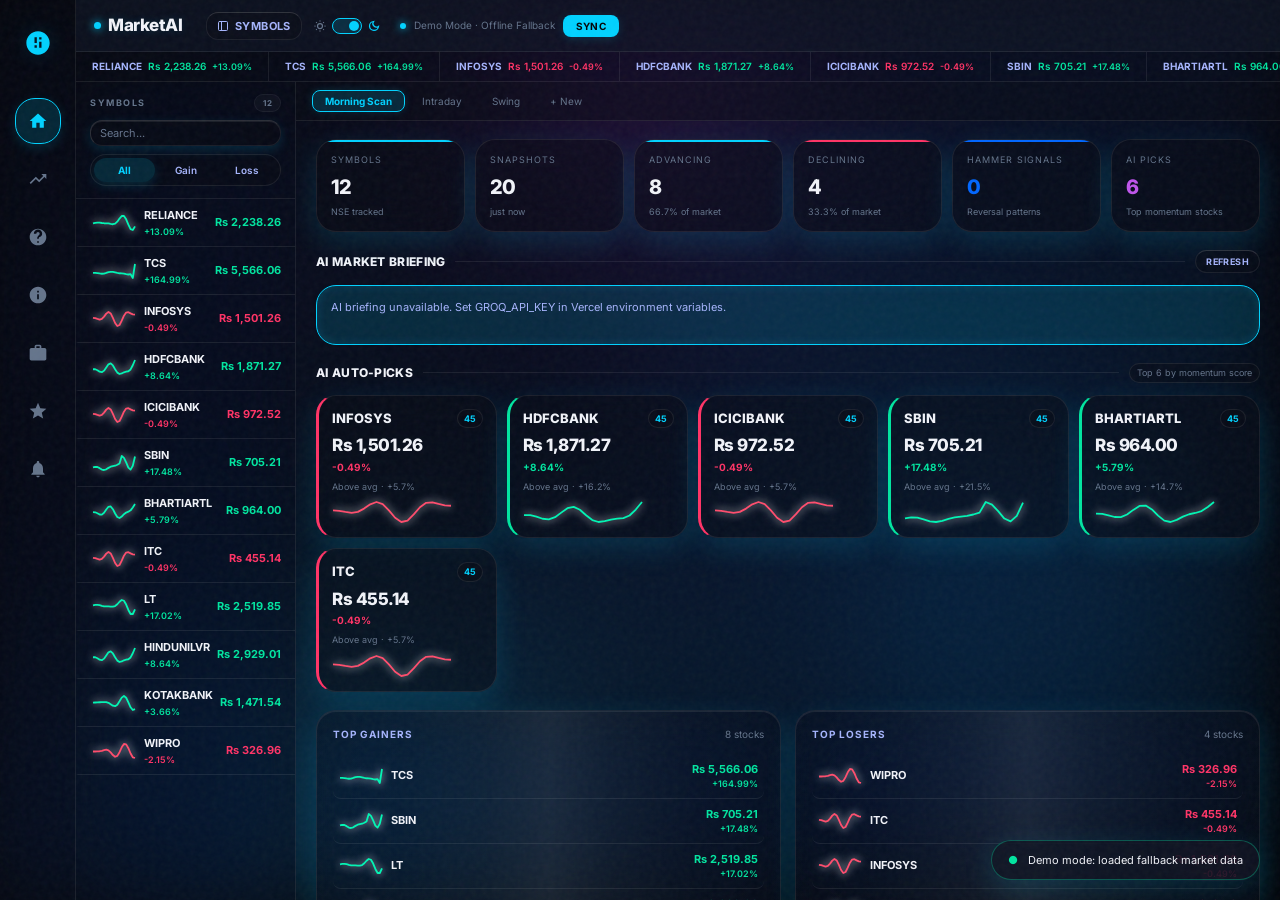
==== index.html @ f0bc7bc6 "feat(sync): fetch and store all columns, remove date-based deduplication" ====
<!DOCTYPE html>
<html lang="en">
<head>
<meta charset="UTF-8">
<meta name="viewport" content="width=device-width, initial-scale=1.0">
<title>MarketAI — NSE Intelligence Terminal</title>
<link rel="icon" href="data:image/svg+xml,<svg xmlns='http://www.w3.org/2000/svg' viewBox='0 0 32 32'><rect width='32' height='32' rx='8' fill='%230a0e1a'/><path d='M6 22 L12 16 L18 20 L26 10' stroke='%2300d2ff' stroke-width='3' fill='none' stroke-linecap='round' stroke-linejoin='round'/><circle cx='26' cy='10' r='3' fill='%2300d2ff'/></svg>">
<link href="https://fonts.googleapis.com/css2?family=Inter:wght@400;500;600;700;800&family=JetBrains+Mono:wght@400;700&display=swap" rel="stylesheet">
<style>
/* ── DESIGN TOKENS ──────────────────────────────────────────────────────── */
:root {
  /* Default Black & Electric Blue theme */
  --bg: #030407; /* Dark black-blue background */
  --s1: rgba(10, 12, 22, 0.45); /* Frosted transparent dark glass */
  --s2: rgba(15, 20, 35, 0.75); /* Semi-solid frosted dark glass */
  --s3: rgba(0, 150, 255, 0.08); /* Soft electric blue highlight */
  --b1: rgba(255, 255, 255, 0.08); /* Dark glass borders */
  --b2: rgba(0, 150, 255, 0.15); /* Translucent electric blue borders */
  --b3: rgba(255, 255, 255, 0.15); /* Solid glass borders */
  --accent: #00d2ff; /* Vibrant neon electric blue */
  --accent-dim: #0088cc;
  --accent-glow: rgba(0, 210, 255, 0.15);
  --blue: #0066ff;
  --red: #ff3366;
  --green: #00e5a0;
  --yellow: #ffcc00;
  --orange: #ff9900;
  --purple: #bf55ec;
  --t1: #f1f3f9; /* Premium ice white text */
  --t2: #a5b4fc; /* Cool secondary blue-gray text */
  --t3: #64748b; /* Muted slate details */
  --mono: 'Inter', sans-serif;
  --display: 'Inter', sans-serif;
  --r4: 8px;
  --r6: 12px;
  --r8: 20px;
  --r12: 28px;
  --bg-gradient: linear-gradient(135deg, #05070f 0%, #091026 50%, #030408 100%);
  --modal-bg: rgba(0, 0, 0, 0.55);
  --sync-btn-txt: #030407;
  --btn-grad: linear-gradient(135deg, #00d2ff 0%, #0066ff 100%);
  --btn-grad-hover: linear-gradient(135deg, #00e1ff 0%, #0077ff 100%);
}

html[data-theme="light"] {
  /* Pink & White light theme */
  --bg: #ffffff; /* White background */
  --s1: rgba(255, 255, 255, 0.35); /* Frosted transparent white glass */
  --s2: rgba(255, 255, 255, 0.6); /* Semi-solid frosted white glass */
  --s3: rgba(255, 180, 200, 0.15); /* Soft pink highlight */
  --b1: rgba(255, 255, 255, 0.5); /* Glass borders */
  --b2: rgba(255, 180, 200, 0.3); /* Translucent pinkish-white borders */
  --b3: rgba(255, 255, 255, 0.75); /* Highly solid glass borders */
  --accent: #d9006c; /* Vibrant deep pink */
  --accent-dim: #a60053;
  --accent-glow: rgba(217, 0, 108, 0.12);
  --blue: #2242cc;
  --red: #c91e3e;
  --green: #00805c;
  --yellow: #a87b00;
  --orange: #bf5600;
  --purple: #8e24aa;
  --t1: #2d1e2f; /* Premium dark plum text */
  --t2: #5c4d5d; /* Medium secondary plum-gray */
  --t3: #8e7f90; /* Muted details */
  --bg-gradient: linear-gradient(135deg, #fff2f6 0%, #f6edf6 45%, #eef0fa 100%);
  --modal-bg: rgba(255, 240, 245, 0.45);
  --sync-btn-txt: #ffffff;
  --btn-grad: linear-gradient(135deg, var(--accent) 0%, #ff4d6d 100%);
  --btn-grad-hover: linear-gradient(135deg, #ff3399 0%, #ff668f 100%);
}
*, *::before, *::after { box-sizing: border-box; margin: 0; padding: 0; }
html, body {
  height: 100%;
  background: var(--bg);
  color: var(--t1);
  font-family: var(--display);
  font-size: 13px;
  line-height: 1.5;
  overflow: hidden;
  position: relative;
}
/* Premium grain texture overlay for frosted tactile glass */
body::before {
  content: '';
  position: fixed;
  top: 0; left: 0; width: 100vw; height: 100vh;
  opacity: 0.045; /* Enhanced grain matching user request */
  background-image: url("data:image/svg+xml,%3Csvg viewBox='0 0 200 200' xmlns='http://www.w3.org/2000/svg'%3E%3Cfilter id='noiseFilter'%3E%3CfeTurbulence type='fractalNoise' baseFrequency='0.8' numOctaves='3' stitchTiles='stitch'/%3E%3C/filter%3E%3Crect width='100%25' height='100%25' filter='url(%23noiseFilter)'/%3E%3C/svg%3E");
  pointer-events: none;
  z-index: 9999;
}
a { color: var(--accent); text-decoration: none; }
input, select, textarea {
  font-family: var(--display);
  font-size: 12px;
  background: var(--s1);
  color: var(--t1);
  border: 1px solid var(--b1);
  border-top: 1px solid var(--b3);
  border-left: 1px solid var(--b3);
  border-radius: var(--r6);
  padding: 7px 11px;
  outline: none;
  backdrop-filter: blur(25px);
  box-shadow: inset 0 1px 0 var(--b1), 0 4px 12px var(--accent-glow);
  transition: border-color .15s, box-shadow .15s, background-color .15s;
}
input:focus, select:focus, textarea:focus {
  background: var(--s2);
  border-color: var(--accent);
  box-shadow: inset 0 1px 0 var(--b1), 0 0 14px var(--accent-glow);
}
input::placeholder, textarea::placeholder { color: var(--t3); }
select option { background: var(--bg); color: var(--t1); }
::-webkit-scrollbar { width: 6px; height: 6px; }
::-webkit-scrollbar-track { background: var(--s1); backdrop-filter: blur(10px); }
::-webkit-scrollbar-thumb { background: var(--accent-glow); border-radius: 4px; border: 1px solid var(--b1); }
::-webkit-scrollbar-thumb:hover { background: var(--accent); box-shadow: 0 0 8px var(--accent-glow); }

.up { color: var(--green); font-weight: 600; }
.dn { color: var(--red); font-weight: 600; }
.nu { color: var(--t3); }

@keyframes spin { to { transform: rotate(360deg); } }
@keyframes fadeUp { from { opacity: 0; transform: translateY(12px); } to { opacity: 1; transform: translateY(0); } }
@keyframes ticker { 0% { transform: translateX(0); } 100% { transform: translateX(-50%); } }
@keyframes pulse { 0%, 100% { opacity: 1; } 50% { opacity: .4; } }

/* ── LIQUID CANVAS BG ───────────────────────────────────────────────────── */
#liquid-bg {
  position: fixed;
  top: 0;
  left: 0;
  width: 100vw;
  height: 100vh;
  z-index: 1;
  filter: url(#gooey) blur(35px);
  pointer-events: none;
  background: var(--bg-gradient);
}

/* ── LAYOUT ─────────────────────────────────────────────────────────────── */
#app {
  display: flex;
  height: 100vh;
  width: 100vw;
  overflow: hidden;
  position: relative;
  z-index: 2;
  background: transparent;
}

.app-layout {
  display: flex;
  width: 100%;
  height: 100%;
  overflow: hidden;
}

/* ── DESKTOP SIDEBAR NAVIGATION ─────────────────────────────────────────── */
.nav-sidebar {
  width: 76px;
  background: var(--s1);
  backdrop-filter: blur(45px) saturate(180%);
  border-right: 1px solid var(--b1);
  display: flex;
  flex-direction: column;
  align-items: center;
  padding: 24px 0;
  z-index: 110;
  flex-shrink: 0;
  position: relative;
}

.nav-logo {
  color: var(--accent);
  margin-bottom: 36px;
  width: 38px;
  height: 38px;
  display: flex;
  align-items: center;
  justify-content: center;
  cursor: pointer;
  filter: drop-shadow(0 0 10px var(--accent-glow));
  transition: transform 0.3s;
}
.nav-logo:hover {
  transform: scale(1.08) rotate(5deg);
}
.logo-icon {
  width: 28px;
  height: 28px;
}

.nav-icons-container {
  flex: 1;
  display: flex;
  flex-direction: column;
  gap: 12px;
  width: 100%;
  align-items: center;
  position: relative;
}
.nav-icon-btn {
  width: 46px;
  height: 46px;
  border-radius: var(--r8);
  border: none;
  background: transparent;
  color: var(--t3);
  cursor: pointer;
  display: flex;
  align-items: center;
  justify-content: center;
  transition: color 0.3s;
  position: relative;
  z-index: 2;
}
.nav-icon {
  width: 20px;
  height: 20px;
  transition: transform 0.2s;
}
.nav-icon-btn:hover {
  color: var(--t1);
}
.nav-icon-btn.active {
  color: var(--accent);
}
.nav-indicator {
  position: absolute;
  left: 15px;
  width: 46px;
  height: 46px;
  border-radius: var(--r8);
  background: var(--accent-glow);
  border: 1px solid var(--accent);
  box-shadow: 0 4px 12px var(--accent-glow);
  transition: transform 0.35s cubic-bezier(0.175, 0.885, 0.32, 1.275), height 0.35s cubic-bezier(0.175, 0.885, 0.32, 1.275);
  pointer-events: none;
  z-index: 1;
  transform-origin: center;
}

.nav-profile {
  margin-top: auto;
  cursor: pointer;
  display: flex;
  flex-direction: column;
  align-items: center;
}
.nav-avatar {
  width: 38px;
  height: 38px;
  border-radius: 50%;
  background: linear-gradient(135deg, var(--accent) 0%, var(--purple) 100%);
  display: flex;
  align-items: center;
  justify-content: center;
  color: #fff;
  font-family: var(--display);
  font-weight: 800;
  font-size: 14px;
  border: 2px solid var(--b1);
  box-shadow: 0 4px 12px var(--accent-glow);
  transition: transform 0.2s;
}
.nav-avatar:hover {
  transform: scale(1.08);
}

.app-content-wrapper {
  flex: 1;
  display: flex;
  flex-direction: column;
  overflow: hidden;
  position: relative;
  z-index: 10;
}

/* ── INTERFACES & PANELS ────────────────────────────────────────────────── */
.topbar {
  height: 52px;
  background: var(--s2);
  backdrop-filter: blur(40px) saturate(160%);
  border-bottom: 1px solid var(--b1);
  display: flex;
  align-items: center;
  gap: 12px;
  padding: 0 18px;
  flex-shrink: 0;
  z-index: 100;
}
.logo {
  font-family: var(--display);
  font-size: 17px;
  font-weight: 800;
  letter-spacing: -.5px;
  cursor: pointer;
  display: flex;
  align-items: center;
  gap: 7px;
  white-space: nowrap;
  color: var(--t1);
  text-shadow: 0 0 10px var(--accent-glow);
}
.logo-dot {
  width: 7px;
  height: 7px;
  background: var(--accent);
  border-radius: 50%;
  animation: pulse 2s infinite;
  box-shadow: 0 0 8px var(--accent);
}
.mainnav { display: none !important; }

.hdr-right { display: flex; align-items: center; gap: 8px; flex-shrink: 0; }
.sync-dot { width: 6px; height: 6px; border-radius: 50%; background: var(--t3); flex-shrink: 0; transition: background-color 0.3s; }
.sync-dot.ok { background: var(--accent); box-shadow: 0 0 8px var(--accent); }
.sync-dot.err { background: var(--t3); box-shadow: none; }
.sync-dot.spin { background: var(--accent); animation: pulse .8s infinite; box-shadow: 0 0 8px var(--accent); }
.sync-lbl { font-size: 10px; color: var(--t3); white-space: nowrap; }

#syncBtn {
  padding: 5px 13px;
  font-size: 10px;
  border-radius: var(--r4);
  border: none;
  background: var(--accent);
  color: var(--sync-btn-txt);
  font-family: var(--mono);
  font-weight: 700;
  cursor: pointer;
  letter-spacing: .3px;
  text-transform: uppercase;
  box-shadow: 0 2px 10px var(--accent-glow);
  transition: all .2s;
}
#syncBtn:hover {
  background: var(--accent-dim);
  transform: translateY(-1px);
  box-shadow: 0 4px 15px var(--accent-glow);
}
#syncBtn:disabled { opacity: .4; cursor: not-allowed; transform: none; box-shadow: none; }
.topbar select { font-size: 11px; padding: 4px 8px; background: var(--s1); border-color: var(--b1); color: var(--t1); }
.loadbar { height: 2px; background: var(--accent); position: fixed; top: 0; left: 0; z-index: 999; transition: width .3s; box-shadow: 0 0 10px var(--accent); }

#ticker {
  height: 30px;
  background: var(--s1);
  backdrop-filter: blur(30px) saturate(160%);
  border-bottom: 1px solid var(--b1);
  overflow: hidden;
  display: none;
  flex-shrink: 0;
}
.ticker-inner { display: flex; white-space: nowrap; animation: ticker 60s linear infinite; height: 100%; align-items: center; }
.ticker-inner:hover { animation-play-state: paused; }
.ti { padding: 0 16px; font-size: 10px; border-right: 1px solid var(--b1); height: 100%; display: flex; align-items: center; gap: 6px; }
.ti-sym { font-family: var(--display); font-weight: 700; font-size: 10px; color: var(--t2); }
 
.body {
  display: grid;
  grid-template-columns: 220px 1fr;
  flex: 1;
  overflow: hidden;
  min-height: 0;
  background: transparent;
  transition: grid-template-columns 0.3s cubic-bezier(0.19, 1, 0.22, 1);
}
.body.sidebar-collapsed {
  grid-template-columns: 0px 1fr;
}
.sidebar {
  background: var(--s1);
  backdrop-filter: blur(45px) saturate(180%);
  border-right: 1px solid var(--b1);
  display: flex;
  flex-direction: column;
  overflow: hidden;
  transition: opacity 0.3s cubic-bezier(0.19, 1, 0.22, 1), visibility 0.3s cubic-bezier(0.19, 1, 0.22, 1);
}
.body.sidebar-collapsed .sidebar {
  opacity: 0;
  visibility: hidden;
  pointer-events: none;
}
.sb-hdr { padding: 12px 14px; border-bottom: 1px solid var(--b1); flex-shrink: 0; display: flex; flex-direction: column; gap: 8px; }
.sb-title { font-size: 9px; color: var(--t3); text-transform: uppercase; letter-spacing: 1.5px; font-weight: 700; }
.sb-tabs {
  display: flex;
  background: var(--s1);
  border: 1px solid var(--b1);
  border-radius: 30px;
  padding: 3px;
  gap: 0;
}
.sb-tab {
  flex: 1;
  padding: 6px 12px;
  font-size: 10px;
  border-radius: 30px;
  border: none;
  background: transparent;
  color: var(--t2);
  font-family: var(--display);
  font-weight: 600;
  cursor: pointer;
  transition: all .2s;
  text-align: center;
}
.sb-tab.active {
  background: var(--accent-glow);
  color: var(--accent);
  border-radius: 30px;
  font-weight: 700;
  box-shadow: 0 4px 12px var(--accent-glow);
}
.sb-list { flex: 1; overflow-y: auto; }
.si {
  display: flex;
  align-items: center;
  gap: 8px;
  padding: 8px 14px;
  border-bottom: 1px solid var(--b1);
  cursor: pointer;
  transition: background .15s, border-left .15s;
  border-left: 2px solid transparent;
}
.si:hover { background: var(--s1); }
.si.active {
  background: var(--accent-glow);
  border-left: 2px solid var(--accent);
}
.si-info { flex: 1; min-width: 0; }
.si-sym { font-family: var(--display); font-size: 11px; font-weight: 700; color: var(--t1); }
.si-chg { font-size: 9px; margin-top: 1px; }
.si-price { font-size: 11px; font-weight: 700; text-align: right; flex-shrink: 0; }
.main { overflow: hidden; display: flex; flex-direction: column; background: transparent; }
#pageArea { flex: 1; overflow: hidden; animation: fadeUp .3s cubic-bezier(0.19, 1, 0.22, 1); }
 
/* ── GLASS COMPONENTS ───────────────────────────────────────────────────── */
.card {
  position: relative;
  background: var(--s1);
  backdrop-filter: blur(40px) saturate(180%);
  border: 1px solid var(--b1);
  border-radius: var(--r8);
  padding: 16px;
  box-shadow: 0 10px 30px var(--accent-glow), inset 0 1px 0 var(--b1);
  transition: transform 0.25s cubic-bezier(0.25, 0.8, 0.25, 1), border-color 0.25s, box-shadow 0.25s;
  overflow: hidden;
}
.card-sm { padding: 12px; }
.card-hdr { display: flex; align-items: center; justify-content: space-between; margin-bottom: 12px; position: relative; z-index: 2; }
.card-title { font-size: 10px; color: var(--t2); text-transform: uppercase; letter-spacing: 1px; font-weight: 700; text-shadow: 0 0 8px rgba(255, 255, 255, 0.1); }
 
/* Glass sheen reflection effect */
.card::after {
  content: '';
  position: absolute;
  top: -50%; left: -50%;
  width: 200%; height: 200%;
  background: linear-gradient(
    135deg,
    rgba(255, 255, 255, 0) 30%,
    rgba(255, 255, 255, 0.01) 38%,
    rgba(255, 255, 255, 0.04) 45%,
    rgba(255, 255, 255, 0.08) 50%,
    rgba(255, 255, 255, 0.04) 55%,
    rgba(255, 255, 255, 0.01) 62%,
    rgba(255, 255, 255, 0) 70%
  );
  transform: rotate(-45deg);
  transition: transform 0.75s ease-out;
  pointer-events: none;
  z-index: 1;
}
.card:hover {
  transform: translateY(-2px);
  border-color: rgba(255, 0, 127, 0.35);
  box-shadow: 0 14px 40px rgba(217, 0, 108, 0.08);
}
.card:hover::after {
  transform: translate(50%, 50%) rotate(-45deg);
}

.badge { display: inline-flex; align-items: center; padding: 2px 8px; border-radius: 20px; font-size: 9px; font-weight: 700; letter-spacing: .4px; }
.badge-g { background: rgba(0, 245, 180, 0.1); color: var(--green); border: 1px solid rgba(0, 245, 180, 0.18); backdrop-filter: blur(10px); }
.badge-r { background: rgba(255, 77, 109, 0.1); color: var(--red); border: 1px solid rgba(255, 77, 109, 0.18); backdrop-filter: blur(10px); }
.badge-y { background: rgba(245, 193, 78, 0.1); color: var(--yellow); border: 1px solid rgba(245, 193, 78, 0.18); backdrop-filter: blur(10px); }
.badge-b { background: rgba(82, 113, 255, 0.1); color: var(--blue); border: 1px solid rgba(82, 113, 255, 0.18); backdrop-filter: blur(10px); }
.badge-p { background: rgba(217, 70, 239, 0.1); color: var(--purple); border: 1px solid rgba(217, 70, 239, 0.18); backdrop-filter: blur(10px); }
.badge-n { background: rgba(255, 255, 255, 0.03); color: var(--t3); border: 1px solid rgba(255, 255, 255, 0.05); }

.btn {
  display: inline-flex;
  align-items: center;
  gap: 5px;
  padding: 7px 14px;
  border-radius: var(--r6);
  border: 1px solid transparent;
  font-family: var(--mono);
  font-size: 10px;
  font-weight: 700;
  letter-spacing: .4px;
  text-transform: uppercase;
  cursor: pointer;
  transition: all .2s;
  white-space: nowrap;
}
.btn-sm { padding: 5px 10px; font-size: 9px; }
.btn-primary {
  background: var(--btn-grad);
  color: var(--sync-btn-txt, #fff);
  border: 1px solid var(--b1);
  border-top: 1px solid var(--b3);
  box-shadow: 0 4px 15px var(--accent-glow);
}
.btn-primary:hover {
  background: var(--btn-grad-hover);
  transform: translateY(-1px);
  box-shadow: 0 6px 20px var(--accent-glow);
}
.btn-ghost {
  background: var(--s1);
  border: 1px solid var(--b1);
  border-top: 1px solid var(--b3);
  color: var(--t2);
  backdrop-filter: blur(10px);
}
.btn-ghost:hover {
  border-color: var(--accent);
  color: var(--sync-btn-txt, #fff);
  background: var(--accent);
  box-shadow: 0 4px 12px var(--accent-glow);
}
.btn-danger {
  background: rgba(255, 77, 109, 0.08);
  border: 1px solid rgba(255, 77, 109, 0.18);
  border-top: 1px solid rgba(255, 77, 109, 0.3);
  color: var(--red);
  backdrop-filter: blur(10px);
}
.btn-danger:hover {
  background: var(--red);
  color: #fff;
  box-shadow: 0 4px 12px rgba(201, 30, 62, 0.25);
}

.tbl-wrap {
  overflow: auto;
  border: 1px solid var(--b1);
  border-top: 1px solid var(--b3);
  border-left: 1px solid var(--b3);
  border-radius: var(--r8);
  background: var(--s1);
  backdrop-filter: blur(35px) saturate(180%);
  box-shadow: 0 8px 32px 0 var(--accent-glow);
}
table { width: 100%; border-collapse: collapse; font-size: 11px; }
thead th {
  padding: 10px 12px;
  text-align: left;
  color: var(--t2);
  font-size: 9px;
  font-weight: 700;
  letter-spacing: .8px;
  text-transform: uppercase;
  background: var(--s2);
  border-bottom: 1px solid var(--b1);
  white-space: nowrap;
}
tbody td { padding: 9px 12px; border-bottom: 1px solid var(--b1); color: var(--t2); }
tbody tr:hover td { background: var(--accent-glow); color: var(--accent); }
tbody tr:last-child td { border-bottom: none; }
.td-sym { font-family: var(--display); font-weight: 700; color: var(--t1); font-size: 12px; }

.sbar { display: flex; align-items: center; gap: 5px; }
.sbar-track { flex: 1; height: 3px; background: var(--b1); border-radius: 3px; overflow: hidden; min-width: 40px; }
.sbar-fill { height: 100%; border-radius: 3px; }

.form-row { display: grid; grid-template-columns: 1fr 1fr; gap: 12px; }
.form-grp { margin-bottom: 12px; }
.form-lbl { font-size: 9px; color: var(--t3); text-transform: uppercase; letter-spacing: .8px; margin-bottom: 5px; display: block; }
.form-inp { width: 100%; }

.empty { display: flex; flex-direction: column; align-items: center; justify-content: center; gap: 10px; padding: 50px 20px; color: var(--t3); text-align: center; }
.empty-icon { font-size: 36px; opacity: .2; }
.empty-title { font-family: var(--display); font-size: 15px; font-weight: 700; color: var(--t3); }
.empty-sub { font-size: 11px; color: var(--t3); max-width: 260px; line-height: 1.6; }

.modal-bg { position: fixed; inset: 0; background: var(--modal-bg); z-index: 900; backdrop-filter: blur(10px); display: none; }
.modal {
  position: fixed;
  top: 50%;
  left: 50%;
  transform: translate(-50%, -50%);
  z-index: 901;
  background: var(--s2);
  backdrop-filter: blur(50px) saturate(180%);
  -webkit-backdrop-filter: blur(50px) saturate(180%);
  border: 1px solid var(--b3);
  border-radius: var(--r12);
  padding: 22px;
  min-width: 360px;
  max-width: 520px;
  max-height: 88vh;
  overflow-y: auto;
  box-shadow: 0 24px 60px var(--accent-glow);
  display: none;
  color: var(--t1);
}
.modal-hdr { display: flex; align-items: center; justify-content: space-between; margin-bottom: 18px; }
.modal-title { font-family: var(--display); font-size: 15px; font-weight: 800; color: var(--t1); }
.modal-close { background: none; border: none; color: var(--t3); font-size: 18px; cursor: pointer; line-height: 1; }
.modal-close:hover { color: var(--accent); }
.modal-footer { display: flex; gap: 8px; justify-content: flex-end; margin-top: 18px; padding-top: 14px; border-top: 1px solid var(--b1); }
 
.toast-wrap { position: fixed; bottom: 20px; right: 20px; z-index: 999; display: flex; flex-direction: column; gap: 8px; pointer-events: none; }
.toast {
  background: var(--s2);
  backdrop-filter: blur(20px);
  -webkit-backdrop-filter: blur(20px);
  border: 1px solid var(--b3);
  border-radius: var(--r8);
  padding: 11px 16px;
  font-size: 11px;
  display: flex;
  align-items: center;
  gap: 10px;
  max-width: 320px;
  box-shadow: 0 8px 30px var(--accent-glow);
  opacity: 0;
  transform: translateY(12px);
  transition: all .25s cubic-bezier(0.175, 0.885, 0.32, 1.275);
  pointer-events: auto;
  color: var(--t1);
}
.toast.show { opacity: 1; transform: translateY(0); }
.toast.ok { border-color: rgba(0, 245, 180, 0.3); }
.toast.err { border-color: rgba(255, 77, 109, 0.3); }

.info-rows .ir { display: flex; justify-content: space-between; align-items: center; padding: 6px 0; border-bottom: 1px solid var(--b1); font-size: 11px; }
.info-rows .ir:last-child { border-bottom: none; }
.ir-key { color: var(--t3); }
.ir-val { font-weight: 700; color: var(--t1); }

.page-hdr {
  padding: 16px 20px;
  border-bottom: 1px solid var(--b1);
  background: var(--s1);
  backdrop-filter: blur(15px);
  -webkit-backdrop-filter: blur(15px);
  flex-shrink: 0;
  display: flex;
  align-items: center;
  justify-content: space-between;
  gap: 14px;
  flex-wrap: wrap;
}
.page-title { font-family: var(--display); font-size: 18px; font-weight: 800; letter-spacing: -.3px; color: var(--t1); }
.page-sub { font-size: 10px; color: var(--t3); margin-top: 2px; }
.page-body { flex: 1; overflow: auto; padding: 18px 20px; }

.grid2 { display: grid; grid-template-columns: 1fr 1fr; gap: 14px; }
.grid3 { display: grid; grid-template-columns: 1fr 1fr 1fr; gap: 14px; }
.grid4 { display: grid; grid-template-columns: repeat(4, 1fr); gap: 12px; }

.kpis { display: grid; grid-template-columns: repeat(6, 1fr); gap: 10px; }
.kpi {
  background: var(--s1);
  backdrop-filter: blur(20px);
  -webkit-backdrop-filter: blur(20px);
  border: 1px solid var(--b1);
  border-radius: var(--r8);
  padding: 13px 14px;
  position: relative;
  overflow: hidden;
  box-shadow: 0 10px 30px var(--accent-glow);
}
.kpi::before { content: ''; position: absolute; top: 0; left: 0; right: 0; height: 2px; }
.kpi.ka::before { background: var(--accent); }
.kpi.kr::before { background: var(--red); }
.kpi.kb::before { background: var(--blue); }
.kpi.ky::before { background: var(--yellow); }
.kpi-lbl { font-size: 9px; color: var(--t3); text-transform: uppercase; letter-spacing: 1px; margin-bottom: 5px; }
.kpi-val { font-family: var(--display); font-size: 20px; font-weight: 800; letter-spacing: -1px; color: var(--t1); }
.kpi-sub { font-size: 9px; color: var(--t3); margin-top: 3px; }

.sec-hdr { display: flex; align-items: center; gap: 10px; margin-bottom: 12px; }
.sec-title { font-family: var(--display); font-size: 12px; font-weight: 800; text-transform: uppercase; letter-spacing: .3px; white-space: nowrap; color: var(--t1); }
.sec-line { flex: 1; height: 1px; background: var(--b1); }
.sec-count { font-size: 9px; color: var(--t3); background: var(--s1); border: 1px solid var(--b1); padding: 2px 7px; border-radius: 10px; white-space: nowrap; }

.chart-outer { position: relative; border: 1px solid var(--b1); border-radius: var(--r8); overflow: hidden; background: var(--s1); backdrop-filter: blur(10px); }
.chart-tip { position: absolute; display: none; background: var(--s2); backdrop-filter: blur(15px); -webkit-backdrop-filter: blur(15px); border: 1px solid var(--b3); border-radius: var(--r6); padding: 8px 12px; pointer-events: none; z-index: 20; min-width: 110px; box-shadow: 0 8px 24px var(--accent-glow); }
.period-row {
  display: flex;
  background: var(--s1);
  border: 1px solid var(--b1);
  border-radius: 30px;
  padding: 3px;
  gap: 0;
}
.prd {
  padding: 4px 12px;
  border-radius: 30px;
  border: none;
  background: transparent;
  color: var(--t2);
  font-family: var(--display);
  font-weight: 600;
  font-size: 10px;
  cursor: pointer;
  transition: all .2s;
  text-align: center;
}
.prd.active, .prd:hover {
  background: var(--accent-glow);
  color: var(--accent);
  border-radius: 30px;
  font-weight: 700;
  box-shadow: 0 4px 12px var(--accent-glow);
}
.sparksvg { display: block; flex-shrink: 0; filter: drop-shadow(0 0 4px currentColor); }

.pick-grid { display: grid; grid-template-columns: repeat(auto-fill, minmax(175px, 1fr)); gap: 10px; }
.pick-card {
  background: var(--s1);
  backdrop-filter: blur(20px);
  -webkit-backdrop-filter: blur(20px);
  border: 1px solid var(--b1);
  border-radius: var(--r8);
  padding: 13px;
  cursor: pointer;
  transition: all .2s;
  border-left: 3px solid var(--b1);
  box-shadow: 0 10px 30px var(--accent-glow);
}
.pick-card:hover {
  border-color: var(--accent);
  transform: translateY(-2px);
  box-shadow: 0 14px 40px var(--accent-glow);
}
.pick-card.up-pick { border-left-color: var(--green); }
.pick-card.dn-pick { border-left-color: var(--red); }
.pick-sym { font-family: var(--display); font-size: 13px; font-weight: 800; color: var(--t1); }
.pick-score { font-size: 9px; font-weight: 700; padding: 2px 6px; border-radius: 10px; background: var(--s1); border: 1px solid var(--b1); color: var(--accent); }
.pick-price { font-family: var(--display); font-size: 17px; font-weight: 800; letter-spacing: -.5px; margin-top: 5px; color: var(--t1); }
.pick-chg { font-size: 10px; font-weight: 700; margin-top: 1px; }
.pick-reason { font-size: 9px; color: var(--t3); margin-top: 5px; line-height: 1.5; }

.gl-row { display: flex; align-items: center; gap: 8px; padding: 7px 6px; border-bottom: 1px solid var(--b1); cursor: pointer; border-radius: var(--r4); transition: background .15s; }
.gl-row:hover { background: var(--s1); }
.gl-row:last-child { border-bottom: none; }

.mkt-grid { display: grid; grid-template-columns: repeat(auto-fill, minmax(160px, 1fr)); gap: 10px; }
.mkt-card { background: var(--s1); border: 1px solid var(--b1); border-radius: var(--r8); padding: 12px 14px; cursor: pointer; transition: all .15s; position: relative; overflow: hidden; }
.mkt-card:hover { border-color: var(--accent); transform: translateY(-1px); }
.mkt-card::after { content: ''; position: absolute; bottom: 0; left: 0; right: 0; height: 2px; background: var(--b1); }
.mkt-card.up::after { background: var(--green); }
.mkt-card.dn::after { background: var(--red); }
.mkt-sym { font-family: var(--display); font-size: 12px; font-weight: 800; color: var(--t1); }
.mkt-price { font-family: var(--display); font-size: 16px; font-weight: 700; margin-top: 5px; color: var(--t1); }
.mkt-chg { font-size: 10px; font-weight: 700; margin-top: 1px; }
.mkt-spark { position: absolute; bottom: 10px; right: 10px; opacity: .3; }

.detail-hdr { background: var(--s2); border-bottom: 1px solid var(--b1); padding: 15px 20px; display: grid; grid-template-columns: 1fr auto; gap: 16px; align-items: start; flex-shrink: 0; }
.detail-sym { font-family: var(--display); font-size: 22px; font-weight: 800; letter-spacing: -.5px; color: var(--t1); }
.detail-meta { display: flex; gap: 7px; margin-top: 5px; flex-wrap: wrap; align-items: center; }
.meta-tag { font-size: 9px; padding: 2px 7px; border-radius: var(--r4); background: var(--s1); border: 1px solid var(--b1); color: var(--t3); letter-spacing: .4px; text-transform: uppercase; }
.detail-price { text-align: right; color: var(--t1); }
.dp-main { font-family: var(--display); font-size: 26px; font-weight: 800; letter-spacing: -1px; }
.dp-chg { font-size: 12px; font-weight: 700; margin-top: 3px; }

.detail-body { display: grid; grid-template-columns: 1fr 240px; flex: 1; overflow: hidden; min-height: 0; }
.detail-left { overflow: auto; padding: 18px 20px; display: flex; flex-direction: column; gap: 18px; }
.detail-right { border-left: 1px solid var(--b1); overflow-y: auto; padding: 14px; display: flex; flex-direction: column; gap: 12px; background: var(--s1); }

.mini-stat-grid { display: grid; grid-template-columns: repeat(6, 1fr); gap: 8px; }
.ms { background: var(--s1); border: 1px solid var(--b1); border-radius: var(--r6); padding: 9px 11px; }
.ms-lbl { font-size: 9px; color: var(--t3); text-transform: uppercase; letter-spacing: .8px; margin-bottom: 4px; }
.ms-val { font-family: var(--display); font-size: 14px; font-weight: 800; color: var(--t1); }

.ai-box { background: var(--accent-glow); border: 1px solid var(--accent); border-radius: var(--r8); padding: 12px 14px; font-size: 11px; color: var(--t2); line-height: 1.7; min-height: 60px; box-shadow: inset 0 0 10px var(--accent-glow); }
.ai-spinner { display: inline-flex; align-items: center; gap: 8px; color: var(--t3); font-size: 10px; }
.spin-ring { width: 14px; height: 14px; border: 2px solid var(--b1); border-top-color: var(--accent); border-radius: 50%; animation: spin .7s linear infinite; }

.ws-bar { display: flex; gap: 4px; overflow-x: auto; padding: 8px 16px; border-bottom: 1px solid var(--b1); background: var(--s1); flex-shrink: 0; }
.ws-tab {
  padding: 4px 12px;
  border-radius: var(--r4);
  font-size: 10px;
  color: var(--t3);
  cursor: pointer;
  white-space: nowrap;
  border: 1px solid transparent;
  font-family: var(--mono);
  background: transparent;
  transition: all .15s;
}
.ws-tab:hover { background: var(--s2); color: var(--t1); }
.ws-tab.active {
  background: var(--accent-glow);
  color: var(--accent);
  border-color: var(--accent);
  font-weight: 700;
  box-shadow: 0 0 8px var(--accent-glow);
}

.toggle {
  width: 30px;
  height: 16px;
  background: var(--s1);
  border: 1px solid var(--b1);
  border-radius: 16px;
  position: relative;
  transition: all .2s;
  cursor: pointer;
  flex-shrink: 0;
}
.toggle::after {
  content: '';
  position: absolute;
  width: 10px;
  height: 10px;
  background: var(--t2);
  border-radius: 50%;
  top: 2px;
  left: 2px;
  transition: transform .2s, background-color .2s;
}
.toggle.on {
  background: var(--accent-glow);
  border-color: var(--accent);
}
.toggle.on::after {
  transform: translateX(14px);
  background: var(--accent);
}
/* Active states for theme icons */
html:not([data-theme="light"]) #themeToggleIconDark { color: var(--accent) !important; }
html[data-theme="light"] #themeToggleIconLight { color: var(--accent) !important; }

/* ── MOBILE NAV BAR ──────────────────────────────────────────────────────── */
.mobile-nav {
  display: none;
  position: fixed;
  bottom: 0;
  left: 0;
  right: 0;
  height: 56px;
  background: var(--s2);
  backdrop-filter: blur(25px);
  -webkit-backdrop-filter: blur(25px);
  border-top: 1px solid var(--b1);
  grid-template-columns: repeat(5, 1fr);
  z-index: 1000;
  padding-bottom: env(safe-area-inset-bottom, 0px);
}
.m-nav-item {
  display: flex;
  flex-direction: column;
  align-items: center;
  justify-content: center;
  background: none;
  border: none;
  color: var(--t3);
  font-family: var(--mono);
  font-size: 9px;
  font-weight: 500;
  cursor: pointer;
  gap: 3px;
  transition: color 0.15s;
}
.m-nav-item:hover { color: var(--t1); }
.m-nav-item.active { color: var(--accent); font-weight: 700; text-shadow: 0 0 5px var(--accent-glow); }
.m-nav-icon { width: 18px; height: 18px; }

/* ── MORE PAGE GRID ──────────────────────────────────────────────────────── */
.more-grid { display: grid; grid-template-columns: repeat(auto-fill, minmax(220px, 1fr)); gap: 12px; }
.more-card {
  background: var(--s1);
  backdrop-filter: blur(20px);
  -webkit-backdrop-filter: blur(20px);
  border: 1px solid var(--b1);
  border-radius: var(--r8);
  padding: 14px;
  display: flex;
  align-items: center;
  gap: 12px;
  cursor: pointer;
  transition: all .2s;
  box-shadow: 0 10px 30px var(--accent-glow);
}
.more-card:hover {
  border-color: var(--accent);
  transform: translateY(-2px);
  background: var(--accent-glow);
  box-shadow: 0 14px 40px var(--accent-glow);
}
.more-card-icon { font-size: 20px; background: var(--s2); width: 40px; height: 40px; display: flex; align-items: center; justify-content: center; border-radius: var(--r8); border: 1px solid var(--b1); flex-shrink: 0; }
.more-card-info { min-width: 0; }
.more-card-title { font-family: var(--display); font-size: 12px; font-weight: 800; color: var(--t1); margin-bottom: 2px; }
.more-card-desc { font-size: 10px; color: var(--t3); line-height: 1.4; }

/* ── RESPONSIVE STYLING ─────────────────────────────────────────────────── */
@media(max-width:900px) {
  .body { grid-template-columns: 1fr; }
  .sidebar { display: none; }
  .kpis { grid-template-columns: repeat(3, 1fr); }
  .mini-stat-grid { grid-template-columns: repeat(3, 1fr); }
  .detail-body { grid-template-columns: 1fr; }
  .detail-right { display: none; }
  .mobile-nav { display: grid; }
  #app {
    position: relative;
    top: auto;
    left: auto;
    transform: none;
    width: 100vw;
    height: 100vh;
    min-width: 0;
    min-height: 0;
    border-radius: 0;
    border: none;
    box-shadow: none;
    padding-bottom: 56px;
  }
  .nav-sidebar { display: none; }
  .app-layout { flex-direction: column; }
  .body.show-sidebar-on-mobile .sidebar { display: flex !important; width: 100% !important; height: 100% !important; }
  .body.show-sidebar-on-mobile .main { display: none !important; }
}
@media(max-width:700px) {
  .kpis { grid-template-columns: repeat(2, 1fr); }
  .grid2, .grid3, .grid4 { grid-template-columns: 1fr; }
}
</style>

</head>
<body>
<!-- SVG Gooey Filter for Liquid Background -->
<svg style="display:none" xmlns="http://www.w3.org/2000/svg">
  <defs>
    <filter id="gooey">
      <feGaussianBlur in="SourceGraphic" stdDeviation="12" result="blur" />
      <feColorMatrix in="blur" mode="matrix" values="1 0 0 0 0  0 1 0 0 0  0 0 1 0 0  0 0 0 19 -9" result="gooey" />
    </filter>
  </defs>
</svg>
<!-- Liquid background canvas -->
<canvas id="liquid-bg"></canvas>

<div id="app">
  <div id="loadbar" class="loadbar" style="width:0"></div>
  <div class="modal-bg" id="mbg" onclick="closeModal()"></div>
  <div class="modal" id="mbox"></div>
  <div class="toast-wrap" id="toasts"></div>

  <!-- MOBILE BOTTOM NAV -->
  <nav class="mobile-nav" id="mobileNav">
    <button class="m-nav-item" data-pg="dashboard">
      <svg class="m-nav-icon" viewBox="0 0 24 24"><path d="M10 20v-6h4v6h5v-8h3L12 3 2 12h3v8z" fill="currentColor"/></svg>
      <span>Dashboard</span>
    </button>
    <button class="m-nav-item" data-pg="stocks">
      <svg class="m-nav-icon" viewBox="0 0 24 24"><path d="M16 6l2.29 2.29-4.88 4.88-4-4L2 16.59 3.41 18l6-6 4 4 6.3-6.29L22 12V6z" fill="currentColor"/></svg>
      <span>Stocks</span>
    </button>
    <button class="m-nav-item" data-pg="screener">
      <svg class="m-nav-icon" viewBox="0 0 24 24"><path d="M12 2C6.48 2 2 6.48 2 12s4.48 10 10 10 10-4.48 10-10S17.52 2 12 2zm1 15h-2v-6h2v6zm0-8h-2V7h2v2z" fill="currentColor"/></svg>
      <span>Screener</span>
    </button>
    <button class="m-nav-item" data-pg="portfolio">
      <svg class="m-nav-icon" viewBox="0 0 24 24"><path d="M20 6h-4V4c0-1.11-.89-2-2-2h-4c-1.11 0-2 .89-2 2v2H4c-1.11 0-1.99.89-1.99 2L2 19c0 1.11.89 2 2 2h16c1.11 0 2-.89 2-2V8c0-1.11-.89-2-2-2zm-6 0h-4V4h4v2z" fill="currentColor"/></svg>
      <span>Portfolio</span>
    </button>
    <button class="m-nav-item" data-pg="more">
      <svg class="m-nav-icon" viewBox="0 0 24 24"><path d="M6 10c-1.1 0-2 .9-2 2s.9 2 2 2 2-.9 2-2-.9-2-2-2zm12 0c-1.1 0-2 .9-2 2s.9 2 2 2 2-.9 2-2-.9-2-2-2zm-6 0c-1.1 0-2 .9-2 2s.9 2 2 2 2-.9 2-2-.9-2-2-2z" fill="currentColor"/></svg>
      <span>More</span>
    </button>
  </nav>

  <!-- Desktop App Layout Wrapper -->
  <div class="app-layout">
    <!-- Left Navigation Sidebar -->
    <div class="nav-sidebar">
      <div class="nav-logo" onclick="nav('dashboard')">
        <svg viewBox="0 0 24 24" class="logo-icon"><path d="M12 2C6.48 2 2 6.48 2 12s4.48 10 10 10 10-4.48 10-10S17.52 2 12 2zm-1 14H9v-2h2v2zm0-4H9V7h2v5zm4 4h-2v-5h2v5zm0-7h-2V7h2v2z" fill="currentColor"/></svg>
      </div>
      <div class="nav-icons-container">
        <div class="nav-indicator" id="nav-indicator"></div>
        <button class="navlink nav-icon-btn active" data-pg="dashboard" title="Dashboard">
          <svg class="nav-icon" viewBox="0 0 24 24"><path d="M10 20v-6h4v6h5v-8h3L12 3 2 12h3v8z" fill="currentColor"/></svg>
        </button>
        <button class="navlink nav-icon-btn" data-pg="stocks" title="Stocks">
          <svg class="nav-icon" viewBox="0 0 24 24"><path d="M16 6l2.29 2.29-4.88 4.88-4-4L2 16.59 3.41 18l6-6 4 4 6.3-6.29L22 12V6z" fill="currentColor"/></svg>
        </button>
        <button class="navlink nav-icon-btn" data-pg="patterns" title="Patterns">
          <svg class="nav-icon" viewBox="0 0 24 24"><path d="M12 2C6.48 2 2 6.48 2 12s4.48 10 10 10 10-4.48 10-10S17.52 2 12 2zm1 17h-2v-2h2v2zm2.07-7.75l-.9.92C13.45 11.9 13 12.5 13 14h-2v-.5c0-1.1.45-2.1 1.17-2.83l1.24-1.26c.37-.36.59-.86.59-1.41 0-1.1-.9-2-2-2s-2 .9-2 2H7c0-2.76 2.24-5 5-5s5 2.24 5 5c0 1.04-.42 1.99-1.07 2.75z" fill="currentColor"/></svg>
        </button>
        <button class="navlink nav-icon-btn" data-pg="screener" title="Screener">
          <svg class="nav-icon" viewBox="0 0 24 24"><path d="M12 2C6.48 2 2 6.48 2 12s4.48 10 10 10 10-4.48 10-10S17.52 2 12 2zm1 15h-2v-6h2v6zm0-8h-2V7h2v2z" fill="currentColor"/></svg>
        </button>
        <button class="navlink nav-icon-btn" data-pg="portfolio" title="Portfolio">
          <svg class="nav-icon" viewBox="0 0 24 24"><path d="M20 6h-4V4c0-1.11-.89-2-2-2h-4c-1.11 0-2 .9-2 2v2H4c-1.11 0-1.99.89-1.99 2L2 19c0 1.11.89 2 2 2h16c1.11 0 2-.89 2-2V8c0-1.11-.89-2-2-2zm-6 0h-4V4h4v2z" fill="currentColor"/></svg>
        </button>
        <button class="navlink nav-icon-btn" data-pg="watchlists" title="Watchlists">
          <svg class="nav-icon" viewBox="0 0 24 24"><path d="M12 17.27L18.18 21l-1.64-7.03L22 9.24l-7.19-.61L12 2 9.19 8.63 2 9.24l5.46 4.73L5.82 21z" fill="currentColor"/></svg>
        </button>
        <button class="navlink nav-icon-btn" data-pg="alerts" title="Alerts">
          <svg class="nav-icon" viewBox="0 0 24 24"><path d="M12 22c1.1 0 2-.9 2-2h-4c0 1.1.89 2 2 2zm6-6v-5c0-3.07-1.64-5.64-4.5-6.32V4c0-.83-.67-1.5-1.5-1.5s-1.5.67-1.5 1.5v.68C7.63 5.36 6 7.92 6 11v5l-2 2v1h16v-1l-2-2z" fill="currentColor"/></svg>
        </button>
      </div>
    </div>

    <!-- Right Side Content Wrapper -->
    <div class="app-content-wrapper">
      <!-- TOP BAR -->
      <div class="topbar">
        <div class="logo" onclick="handleLogoClick()"><div class="logo-dot"></div>MarketAI</div>
        <button class="btn btn-sm btn-ghost" id="toggleSidebarBtn" onclick="toggleSidebar()" style="margin-left: 12px; height: 28px; display: flex; align-items: center; gap: 6px; font-size: 11px; padding: 4px 10px;">
          <svg width="12" height="12" viewBox="0 0 24 24" fill="none" stroke="currentColor" stroke-width="2" stroke-linecap="round" stroke-linejoin="round" id="sidebarToggleIcon" style="transition: transform 0.3s cubic-bezier(0.19, 1, 0.22, 1);"><rect x="3" y="3" width="18" height="18" rx="2" ry="2"></rect><line x1="9" y1="3" x2="9" y2="21"></line></svg>
          <span>Symbols</span>
        </button>
        <div class="hdr-right">
          <div style="display: flex; align-items: center; gap: 6px; margin-right: 12px; height: 28px;">
            <svg id="themeToggleIconLight" viewBox="0 0 24 24" width="12" height="12" fill="none" stroke="currentColor" stroke-width="2.5" style="color: var(--t3); transition: color 0.2s;"><circle cx="12" cy="12" r="5"></circle><line x1="12" y1="1" x2="12" y2="3"></line><line x1="12" y1="21" x2="12" y2="23"></line><line x1="4.22" y1="4.22" x2="5.64" y2="5.64"></line><line x1="18.36" y1="18.36" x2="19.78" y2="19.78"></line><line x1="1" y1="12" x2="3" y2="12"></line><line x1="21" y1="12" x2="23" y2="12"></line><line x1="4.22" y1="19.78" x2="5.64" y2="18.36"></line><line x1="18.36" y1="5.64" x2="19.78" y2="4.22"></line></svg>
            <div class="toggle" id="themeToggle" onclick="toggleTheme()" title="Toggle Dark/Light Theme"></div>
            <svg id="themeToggleIconDark" viewBox="0 0 24 24" width="12" height="12" fill="none" stroke="currentColor" stroke-width="2.5" style="color: var(--t3); transition: color 0.2s;"><path d="M21 12.79A9 9 0 1 1 11.21 3 7 7 0 0 0 21 12.79z"></path></svg>
          </div>
          <div class="sync-dot" id="sdot"></div>
          <span class="sync-lbl" id="slbl">Loading...</span>
          <button id="syncBtn" onclick="doSync()">Sync</button>
        </div>
      </div>

      <!-- TICKER -->
      <div id="ticker"><div class="ticker-inner" id="tickerInner"></div></div>

      <!-- BODY -->
      <div class="body">
    <div class="sidebar">
      <div class="sb-hdr">
        <div style="display:flex;align-items:center;justify-content:space-between">
          <div class="sb-title">Symbols</div>
          <span id="symCount" class="badge badge-n" style="font-size:8px">0</span>
        </div>
        <input id="sbSearch" placeholder="Search..." oninput="renderSidebar()" style="font-size:11px;padding:5px 9px">
        <div class="sb-tabs">
          <button class="sb-tab active" onclick="setSbTab('all',this)">All</button>
          <button class="sb-tab" onclick="setSbTab('gain',this)">Gain</button>
          <button class="sb-tab" onclick="setSbTab('loss',this)">Loss</button>
        </div>
      </div>
      <div class="sb-list" id="sbList"></div>
    </div>
    <div class="main">
      <div id="pageArea"></div>
    </div>
  </div>
  </div>
  </div>
</div>

<script>
// Early theme initialization to prevent light flash
(function() {
  const savedTheme = localStorage.getItem('theme') || 'dark';
  document.documentElement.setAttribute('data-theme', savedTheme);
})();
// ═══════════════════════════════════════════════════════════════════════════
//  MarketAI v2 — Complete Single-File Application
//  Architecture: Frontend SPA + Cloudflare Workers (fetch, store, patterns)
// ═══════════════════════════════════════════════════════════════════════════

// ── API base (works both locally via dev server and on Vercel) ─────────────
const API = '';

// ── App State ────────────────────────────────────────────────────────────────
const S = {
  snapshots:[], symbols:[], lastSync:null,
  portfolio:[], watchlists:[], watchlistItems:[], alerts:[], screeners:[],
  activePage:'dashboard', activeStock:null, sbTab:'all',
  workspaces:[
    {id:'ws1',name:'Morning Scan',active:true},
    {id:'ws2',name:'Intraday',active:false},
    {id:'ws3',name:'Swing',active:false},
  ],
  syncing:false, loaded:false,
};

// ── Core computations ────────────────────────────────────────────────────────
// ── Calculation Cache ────────────────────────────────────────────────────────
const Cache = {
  histories: {},
  stats: {},
  latestPrice: {},
  prevPrice: {},
  change: {},
  spark: {},
  topGainers: [],
  topLosers: [],
  autoPicks: [],
  hammers: [],
  summary: {}
};

function precomputeCache() {
  Cache.histories = {};
  Cache.stats = {};
  Cache.latestPrice = {};
  Cache.prevPrice = {};
  Cache.change = {};
  Cache.topGainers = [];
  Cache.topLosers = [];
  Cache.autoPicks = [];
  Cache.hammers = [];
  Cache.summary = { total: 0, advances: 0, declines: 0, unchanged: 0 };

  // 1. Build symbol histories
  for (let i = 0; i < S.snapshots.length; i++) {
    const snap = S.snapshots[i];
    for (const [sym, price] of Object.entries(snap.prices)) {
      if (typeof price === 'number' && isFinite(price) && price > 0) {
        if (!Cache.histories[sym]) {
          Cache.histories[sym] = [];
        }
        Cache.histories[sym].push({ ts: snap.ts, label: snap.label, price });
      }
    }
  }

  // 2. Precompute individual symbol stats
  S.symbols.forEach(sym => {
    const history = Cache.histories[sym] || [];
    if (history.length === 0) {
      Cache.latestPrice[sym] = null;
      Cache.prevPrice[sym] = null;
      Cache.change[sym] = null;
      Cache.stats[sym] = null;
      return;
    }
    
    const prices = history.map(h => h.price);
    const len = prices.length;
    const latest = prices[len - 1];
    const prev = len >= 2 ? prices[len - 2] : null;
    
    Cache.latestPrice[sym] = latest;
    Cache.prevPrice[sym] = prev;
    
    if (latest !== null && prev !== null && prev > 0) {
      const abs = latest - prev;
      const pct = abs / prev * 100;
      Cache.change[sym] = isFinite(pct) ? { abs, pct } : null;
    } else {
      Cache.change[sym] = null;
    }
    
    const hi = Math.max(...prices);
    const lo = Math.min(...prices);
    const avg = prices.reduce((a, b) => a + b, 0) / len;
    const first = prices[0];
    const rets = [];
    for (let i = 1; i < len; i++) {
      const ret = (prices[i] - prices[i - 1]) / prices[i - 1];
      if (isFinite(ret)) rets.push(ret);
    }
    const mean = rets.length ? rets.reduce((a, b) => a + b, 0) / rets.length : 0;
    const variance = rets.length ? rets.reduce((a, b) => a + (b - mean) ** 2, 0) / rets.length : 0;
    const vol = Math.sqrt(Math.max(0, variance)) * 100;
    const pctReturn = first > 0 ? (latest - first) / first * 100 : 0;
    
    Cache.stats[sym] = {
      hi, lo, avg, first, last: latest, count: len,
      pct: isFinite(pctReturn) ? pctReturn : 0,
      vol: isFinite(vol) ? vol : 0,
      prices, series: history
    };
  });

  // 3. Precompute global lists
  Cache.topGainers = S.symbols.map(s => {
    const c = Cache.change[s];
    const st = Cache.stats[s];
    return { sym: s, c, st };
  }).filter(x => x.c && x.c.pct > 0 && x.st && x.st.count >= 2).sort((a, b) => b.c.pct - a.c.pct);
  
  Cache.topLosers = S.symbols.map(s => {
    const c = Cache.change[s];
    const st = Cache.stats[s];
    return { sym: s, c, st };
  }).filter(x => x.c && x.c.pct < 0 && x.st && x.st.count >= 2).sort((a, b) => a.c.pct - b.c.pct);

  let a = 0, d = 0, u = 0;
  S.symbols.forEach(s => {
    const c = Cache.change[s];
    if (!c) u++;
    else if (c.pct > 0.01) a++;
    else if (c.pct < -0.01) d++;
    else u++;
  });
  Cache.summary = { total: S.symbols.length, advances: a, declines: d, unchanged: u };

  // autoPicks
  const picks = [];
  for (const sym of S.symbols) {
    const st = Cache.stats[sym];
    if (!st || st.count < 3 || st.prices.length < 2) continue;
    const c = Cache.change[sym];
    if (!c) continue;
    
    let score = 0, reasons = [];
    const avg = st.avg, last = st.last;
    
    if (last > avg) { score += 25; reasons.push('Above avg'); }
    if (last < avg) { score -= 10; }
    
    const rsi = calcRSI(st.prices);
    if (rsi < 35) { score += 20; reasons.push('RSI oversold'); }
    else if (rsi < 50 && last > avg) { score += 10; reasons.push('RSI rising'); }
    else if (rsi > 70) { score -= 15; }
    
    if (st.pct > 5) { score += 20; reasons.push(`+${st.pct.toFixed(1)}%`); }
    else if (st.pct > 2) { score += 10; }
    else if (st.pct < -5) { score -= 20; }
    
    if (st.vol >= 0 && st.vol < 2 && last > avg) { score += 10; reasons.push('Low vol'); }
    
    const fromLo = st.lo > 0 ? ((last - st.lo) / st.lo * 100) : 0;
    if (fromLo >= 0 && fromLo < 5) { score += 10; reasons.push('Near low'); }
    else if (fromLo > 80) { score -= 10; }
    
    if (score >= 35) picks.push({ sym, score: Math.min(100, Math.max(0, score)), reason: reasons.slice(0, 2).join(' · '), c });
  }
  Cache.autoPicks = picks.sort((a, b) => b.score - a.score);

  // hammerSignals
  const hammersList = [];
  for (const sym of S.symbols) {
    const history = Cache.histories[sym] || [];
    const len = history.length;
    if (len < 20) continue;
    
    const priceArr = new Float64Array(len);
    for (let i = 0; i < len; i++) {
      priceArr[i] = history[i].price;
    }

    const isDown = new Uint8Array(len - 1);
    for (let i = 0; i < len - 1; i++) {
      isDown[i] = priceArr[i] > priceArr[i+1] ? 1 : 0;
    }

    let runningDownSum = 0;
    for (let i = 0; i < 14; i++) {
      runningDownSum += isDown[i];
    }

    for (let hammerIdx = 14; hammerIdx < len - 1; hammerIdx++) {
      if (runningDownSum >= 13) {
        const prevPrice = priceArr[hammerIdx-1];
        const hammerPrice = priceArr[hammerIdx];
        const nextPrice = priceArr[hammerIdx+1];
        
        const open = prevPrice;
        const close = hammerPrice;
        const high = Math.max(prevPrice, hammerPrice);
        const low = Math.min(prevPrice, hammerPrice);
        
        const body = Math.abs(close-open) || (hammerPrice * 0.001);
        const upperShadow = high - Math.max(open, close);
        const lowerShadow = Math.min(open, close) - low;
        
        if (upperShadow < body && lowerShadow > body && lowerShadow > (body * 0.5)) {
          if (nextPrice > hammerPrice) {
            const shadowRatio = lowerShadow / (upperShadow || 1);
            const bodySmallness = Math.max(0, 1 - ((body / hammerPrice) * 100 / 2));
            const strength = Math.min(100, Math.round((shadowRatio * 40) + (bodySmallness * 60)));
            
            let score = 50;
            score += (strength * 0.3);
            if ((nextPrice - hammerPrice) / hammerPrice > 0.005) score += 15;
            if (lowerShadow / high > 0.2) score += 10;
            score = Math.min(100, Math.round(score));
            
            if (score >= 50) {
              hammersList.push({
                sym,
                ts: history[hammerIdx].ts,
                label: history[hammerIdx].label,
                price: hammerPrice,
                entry: prevPrice,
                nextPrice,
                score,
                strength,
                reason: `15d downtrend, green confirmation`
              });
            }
          }
        }
      }
      runningDownSum = runningDownSum - isDown[hammerIdx - 14] + isDown[hammerIdx];
    }
  }
  Cache.hammers = hammersList.sort((a, b) => b.score - a.score);
}

// ── Core computations ────────────────────────────────────────────────────────
function latestPrice(sym){
  return Cache.latestPrice[sym] !== undefined ? Cache.latestPrice[sym] : null;
}
function prevPrice(sym){
  return Cache.prevPrice[sym] !== undefined ? Cache.prevPrice[sym] : null;
}
function change(sym){
  return Cache.change[sym] !== undefined ? Cache.change[sym] : null;
}
function series(sym,period='all'){
  const history = Cache.histories[sym] || [];
  if(period==='all')return history;
  if(history.length===0)return [];
  const last=history[history.length-1].ts;
  const cut={d3:3*864e5,w1:7*864e5,m1:30*864e5,m3:90*864e5}[period];
  if(cut){const f=history.filter(s=>s.ts>=last-cut);if(f.length>=2)return f;}
  return history;
}
function stats(sym,period='all'){
  if (period === 'all') {
    return Cache.stats[sym] !== undefined ? Cache.stats[sym] : null;
  }
  const sr=series(sym,period);
  const pr=sr.map(s=>s.price);
  if(!pr.length)return null;
  const hi=Math.max(...pr),lo=Math.min(...pr),avg=pr.reduce((a,b)=>a+b,0)/pr.length;
  const first=pr[0],last=pr[pr.length-1];
  const rets=[];
  for(let i=1;i<pr.length;i++){
    const ret=(pr[i]-pr[i-1])/pr[i-1];
    if(isFinite(ret))rets.push(ret);
  }
  const mean=rets.length?rets.reduce((a,b)=>a+b,0)/rets.length:0;
  const variance=rets.length?rets.reduce((a,b)=>a+(b-mean)**2,0)/rets.length:0;
  const vol=Math.sqrt(Math.max(0,variance))*100;
  const pctReturn=first>0?(last-first)/first*100:0;
  return{hi,lo,avg,first,last,count:sr.length,pct:isFinite(pctReturn)?pctReturn:0,vol:isFinite(vol)?vol:0,prices:pr,series:sr};
}
function topGainers(n=10){
  return Cache.topGainers.slice(0,n);
}
function topLosers(n=10){
  return Cache.topLosers.slice(0,n);
}
function summary(){
  return Cache.summary;
}

// Auto picks (momentum + pattern score)
function autoPicks(n=6){
  return Cache.autoPicks.slice(0,n);
}
function calcRSI(prices,n=14){
  if(prices.length<n+1)return 50;
  const diffs=prices.slice(1).map((p,i)=>p-prices[i]);
  const recent=diffs.slice(-n);
  const gains=recent.filter(d=>d>0).reduce((a,b)=>a+b,0)/n;
  const losses=recent.filter(d=>d<0).map(d=>-d).reduce((a,b)=>a+b,0)/n;
  if(losses===0)return 100;
  return 100-100/(1+gains/losses);
}
function hammerSignals(){
  return Cache.hammers;
}

// ── Formatting ───────────────────────────────────────────────────────────────
const fp=p=>(p==null||isNaN(p))?'—':'Rs '+((+p).toLocaleString('en-IN',{minimumFractionDigits:2,maximumFractionDigits:2}));
const fc=(c,short=false)=>!c?'—':`${c.pct>=0?'+':''}${short?c.pct.toFixed(2)+'%':c.abs.toFixed(2)+' ('+c.pct.toFixed(2)+'%)'}`;
const fago=ts=>{const d=Date.now()-ts;if(d<60000)return 'just now';if(d<3600000)return Math.floor(d/60000)+'m ago';if(d<86400e3)return Math.floor(d/3600000)+'h ago';return Math.floor(d/86400e3)+'d ago';};
const fdt=ts=>ts?new Date(ts).toLocaleString('en-IN',{day:'2-digit',month:'short',year:'numeric',hour:'2-digit',minute:'2-digit'}):'—';
const fds=ts=>ts?new Date(ts).toLocaleDateString('en-IN',{day:'2-digit',month:'short',year:'numeric'}):'—';
const cc=c=>!c?'nu':c.pct>0?'up':'dn';
const uid=()=>Date.now().toString(36)+Math.random().toString(36).slice(2,5);

function spark(sym,w=52,h=22){
  const st=Cache.stats[sym];
  if(!st||st.count<2)return`<svg width="${w}" height="${h}"></svg>`;
  const pr=st.prices;
  const mn=st.lo,mx=st.hi,rng=mx-mn||1;
  const pts=pr.map((p,i)=>`${(i/(pr.length-1))*(w-2)+1},${h-((p-mn)/rng)*(h-4)-2}`).join(' ');
  const c=Cache.change[sym];
  const col=c?(c.pct>=0?'#00f5b4':'#ff4d6d'):'rgba(255, 255, 255, 0.15)';
  return`<svg width="${w}" height="${h}" class="sparksvg"><polyline points="${pts}" fill="none" stroke="${col}" stroke-width="1.8" stroke-linejoin="round"/></svg>`;
}

// Canvas chart
const DPR=Math.min(window.devicePixelRatio||1,2);
function drawChart(canvas,sr,sym){
  if(!canvas)return;
  const outer=canvas.parentElement;
  const W=outer?outer.clientWidth:600,H=outer?outer.clientHeight:220;
  canvas.width=Math.round(W*DPR);canvas.height=Math.round(H*DPR);
  canvas.style.width=W+'px';canvas.style.height=H+'px';
  const ctx=canvas.getContext('2d');ctx.scale(DPR,DPR);
  const pr=sr.map(s=>s.price).filter(p=>typeof p==='number'&&isFinite(p)&&p>0);
  if(pr.length<2){ctx.fillStyle='#606880';ctx.font='11px Inter, sans-serif';ctx.textAlign='center';ctx.fillText('Insufficient data',W/2,H/2);return;}
  const mn=Math.min(...pr),mx=Math.max(...pr),rng=mx-mn||mx*0.01||1;
  const pad={t:16,b:28,l:60,r:12};
  const cw=W-pad.l-pad.r,ch=H-pad.t-pad.b;
  const xp=i=>pad.l+(i/(pr.length-1))*cw;
  const yp=v=>pad.t+(1-(v-mn)/rng)*ch;
  // grid
  ctx.strokeStyle='#1e2030';ctx.lineWidth=1;ctx.setLineDash([2,4]);
  for(let i=0;i<=4;i++){
    const y=pad.t+(i/4)*ch;const val=mx-(i/4)*rng;
    ctx.beginPath();ctx.moveTo(pad.l,y);ctx.lineTo(W-pad.r,y);ctx.stroke();
    ctx.fillStyle='#606880';ctx.font='9px Inter, sans-serif';ctx.textAlign='right';
    ctx.fillText((val>=1000?val.toFixed(0):val.toFixed(2)),pad.l-4,y+3);
  }
  ctx.setLineDash([]);
  // x labels
  ctx.fillStyle='#606880';ctx.font='8px Inter, sans-serif';ctx.textAlign='center';
  const step=Math.max(1,Math.ceil(sr.length/Math.floor(cw/50)));
  for(let i=0;i<sr.length;i+=step){
    if(sr[i]?.ts)ctx.fillText(new Date(sr[i].ts).toLocaleDateString('en-IN',{day:'2-digit',month:'short'}),xp(i),H-6);
  }
  // gradient
  const isUp=pr[pr.length-1]>=pr[0];
  const col=isUp?'#ff2e93':'#ff4d6d';
  const lineGrad = ctx.createLinearGradient(pad.l, 0, W - pad.r, 0);
  if (isUp) {
    lineGrad.addColorStop(0, '#ff2e93');
    lineGrad.addColorStop(1, '#ff7ebb');
  } else {
    lineGrad.addColorStop(0, '#ff4d6d');
    lineGrad.addColorStop(1, '#ff003c');
  }
  const grad=ctx.createLinearGradient(0,pad.t,0,pad.t+ch);
  grad.addColorStop(0,isUp?'rgba(255, 46, 147, 0.25)':'rgba(255, 77, 109, 0.25)');
  grad.addColorStop(1,'rgba(0,0,0,0)');
  ctx.beginPath();ctx.moveTo(xp(0),yp(pr[0]));
  for(let i=1;i<pr.length;i++)ctx.lineTo(xp(i),yp(pr[i]));
  ctx.lineTo(xp(pr.length-1),pad.t+ch);ctx.lineTo(pad.l,pad.t+ch);ctx.closePath();
  ctx.fillStyle=grad;ctx.fill();
  // line
  ctx.beginPath();ctx.moveTo(xp(0),yp(pr[0]));
  for(let i=1;i<pr.length;i++)ctx.lineTo(xp(i),yp(pr[i]));
  ctx.strokeStyle=lineGrad;ctx.lineWidth=2.5;ctx.lineJoin='round';
  ctx.shadowColor=col;ctx.shadowBlur=8;ctx.stroke();ctx.shadowBlur=0;
  // dot
  const lx=xp(pr.length-1),ly=yp(pr[pr.length-1]);
  ctx.beginPath();ctx.arc(lx,ly,5,0,Math.PI*2);ctx.fillStyle=col;ctx.fill();
  ctx.beginPath();ctx.arc(lx,ly,2,0,Math.PI*2);ctx.fillStyle='#fff';ctx.fill();
  // tooltip data
  canvas._data={sr,pr,xp,yp,col};
}
function addChartTooltip(canvas,tipEl){
  if(!canvas||!tipEl)return;
  canvas.style.cursor='crosshair';
  canvas.onmousemove=e=>{
    const d=canvas._data;if(!d)return;
    const rect=canvas.getBoundingClientRect();const mx=e.clientX-rect.left;
    let best=0,bd=Infinity;
    d.pr.forEach((_,i)=>{const dist=Math.abs(d.xp(i)-mx);if(dist<bd){bd=dist;best=i;}});
    if(bd>50){tipEl.style.display='none';return;}
    const p=d.pr[best],prev=best>0?d.pr[best-1]:null;
    const pct=prev?((p-prev)/prev*100).toFixed(2):null;
    tipEl.style.display='block';
    tipEl.style.left=Math.min(d.xp(best)+12,canvas.offsetWidth-130)+'px';
    tipEl.style.top=Math.max(0,d.yp(p)-50)+'px';
    tipEl.innerHTML=`<div style="font-size:9px;color:var(--t3);margin-bottom:3px">${d.sr[best]?.label||fdt(d.sr[best]?.ts)}</div>
    <div style="font-family:var(--display);font-size:14px;font-weight:700;color:${d.col}">${fp(p)}</div>
    ${pct?`<div style="font-size:10px;color:${+pct>=0?'var(--green)':'var(--red)'}">${+pct>=0?'+':''}${pct}%</div>`:''}`;
  };
  canvas.onmouseleave=()=>{tipEl.style.display='none';};
}

// Distribution bars
function distBar(el,prices){
  if(!el||!prices||prices.length<3){if(el)el.innerHTML='<span style="color:var(--t3);font-size:10px">Not enough data</span>';return;}
  const mn=Math.min(...prices),mx=Math.max(...prices),rng=mx-mn||1;
  const B=12,counts=new Array(B).fill(0);
  prices.forEach(p=>{const b=Math.min(B-1,Math.floor((p-mn)/rng*B));counts[b]++;});
  const mc=Math.max(...counts)||1;
  el.innerHTML='<div style="display:flex;align-items:flex-end;gap:2px;height:50px">'+
    counts.map((c,i)=>`<div style="flex:1;height:${Math.max(3,Math.round(c/mc*46))}px;background:hsl(${160+i*4},65%,48%);border-radius:2px 2px 0 0" title="${c}"></div>`).join('')+'</div>';
}

// Strength bar
function sbar(score){
  const col=score>=67?'var(--green)':score>=34?'var(--yellow)':'var(--red)';
  return`<div class="sbar"><div class="sbar-track"><div class="sbar-fill" style="width:${score}%;background:${col}"></div></div><span style="font-size:9px;color:${col};font-weight:700;width:22px">${score}</span></div>`;
}

// Helper functions for client-side parsing of Google Sheets data
function cleanStr(v) {
  if (!v) return "";
  let s = String(v).trim();
  if (s.startsWith('"') && s.endsWith('"')) {
    s = s.slice(1, -1).trim();
  }
  return s;
}

function parseSheetTimestamp(raw) {
  const s = cleanStr(raw);
  if (!s || s === "SYMBOL") return null;
  if (/^\d{10,}$/.test(s)) {
    const ts = +s;
    if (ts >= 946684800000 && ts <= 4102444800000) return ts;
    return null;
  }
  // gviz Date() format: Date(year, month_0indexed, day, h, m, s)
  const gviz = s.match(/^Date\((\d+),(\d+),(\d+)(?:,(\d+),(\d+),(\d+))?\)$/i);
  if (gviz) {
    const [, yr, mo, day, hh = 0, mm = 0, ss = 0] = gviz;
    const yr_num = +yr;
    if (yr_num < 2000 || yr_num > 2100) return null;
    const ts = new Date(yr_num, +mo, +day, +hh, +mm, +ss).getTime();
    return isNaN(ts) ? null : ts;
  }
  // dd/MM/yyyy HH:mm[:ss] format (used by Google Apps Script)
  const dmy = s.match(/^(\d{1,2})\/(\d{1,2})\/(\d{4})\s+(\d{1,2}):(\d{1,2})(?::(\d{1,2}))?$/);
  if (dmy) {
    const [, day, mon, yr, hh, mm, ss = "00"] = dmy;
    const yr_num = +yr;
    if (yr_num < 2000 || yr_num > 2100) return null;
    const ts = new Date(`${yr}-${mon.padStart(2,"0")}-${day.padStart(2,"0")}T${hh.padStart(2,"0")}:${mm.padStart(2,"0")}:${ss.padStart(2,"0")}`).getTime();
    return isNaN(ts) ? null : ts;
  }
  const d = new Date(s);
  const ts = d.getTime();
  if (!isNaN(ts) && ts >= 946684800000 && ts <= 4102444800000) return ts;
  return null;
}

function parseSheetPrice(raw) {
  if (raw === null || raw === undefined) return null;
  // If it's already a number (from gviz .v field), validate and return
  if (typeof raw === 'number') return isFinite(raw) && raw > 0 ? raw : null;
  let s = cleanStr(raw);
  if (!s || ["#N/A", "N/A", "#VALUE!", "#REF!", "#ERROR!", "#NUM!", "Loading...", ""].includes(s)) return null;
  let n = parseFloat(s);
  if (isNaN(n)) n = parseFloat(s.replace(/[^\d.-]/g, ""));
  return isFinite(n) && n > 0 ? n : null;
}

// ── Google Sheets Direct Fetch (JSONP via gviz) ───────────────────────────────
// This is the browser-side fallback when the Vercel API sync fails.
// Uses the Google Visualization API (JSONP) to fetch data directly from the sheet.
function fetchFromGoogleSheetsRealtime() {
  return new Promise((resolve, reject) => {
    const sheetId = '1o6L7bHDrUozEPaLFsXPtls7Jey88lQm0789fq5T2GqA';

    function fetchJSONP(sheetName, timeoutMs = 20000) {
      return new Promise((res, rej) => {
        let settled = false;
        const callbackName = 'gsc_' + sheetName.replace(/\W/g,'') + '_' + Math.round(Math.random() * 10000000);
        const url = `https://docs.google.com/spreadsheets/d/${sheetId}/gviz/tq?tqx=responseHandler:${callbackName}&sheet=${encodeURIComponent(sheetName)}&t=${Date.now()}`;

        const timer = setTimeout(() => {
          if (settled) return;
          settled = true;
          cleanup();
          rej(new Error(`Timeout loading sheet "${sheetName}" after ${timeoutMs/1000}s`));
        }, timeoutMs);

        window[callbackName] = function(data) {
          if (settled) return;
          settled = true;
          clearTimeout(timer);
          cleanup();
          res(data);
        };

        const script = document.createElement('script');
        script.src = url;
        script.id = callbackName;
        script.onerror = function() {
          if (settled) return;
          settled = true;
          clearTimeout(timer);
          cleanup();
          rej(new Error(`Network error loading sheet "${sheetName}"`));
        };

        function cleanup() {
          try { const el = document.getElementById(callbackName); if (el) el.remove(); } catch(e) {}
          try { delete window[callbackName]; } catch(e) {}
        }

        document.body.appendChild(script);
      });
    }

    // Helper: extract timestamp from a gviz column descriptor
    // gviz date columns store the Date object in col.v, and formatted string in col.label
    function gvizColTimestamp(col) {
      // Raw value might be a JS Date object from gviz deserialization
      if (col.v instanceof Date) {
        const ts = col.v.getTime();
        if (!isNaN(ts) && ts > 946684800000 && ts < 4102444800000) return ts;
      }
      // Try formatted label (e.g. "14/06/2026 09:30")
      if (col.label) {
        const ts = parseSheetTimestamp(col.label);
        if (ts) return ts;
      }
      // Try id field
      if (col.id) {
        const ts = parseSheetTimestamp(col.id);
        if (ts) return ts;
      }
      return null;
    }

    function gvizColLabel(col) {
      if (col.label && col.label.trim()) return col.label.trim();
      if (col.v instanceof Date) {
        try {
          return col.v.toLocaleDateString('en-IN', {day:'2-digit',month:'short',hour:'2-digit',minute:'2-digit'});
        } catch(e) { return col.v.toISOString().slice(0,16); }
      }
      if (col.id && col.id.trim()) return col.id.trim();
      return '';
    }

    // Extract price from a gviz cell object
    function gvizCellPrice(cell) {
      if (!cell) return null;
      // gviz gives us the raw numeric value in cell.v
      if (typeof cell.v === 'number') return isFinite(cell.v) && cell.v > 0 ? cell.v : null;
      // Fall back to the formatted string in cell.f
      if (cell.f) return parseSheetPrice(cell.f);
      return null;
    }

    Promise.all([
      fetchJSONP('SYMBOLS').catch(err => {
        console.warn('[MarketAI] SYMBOLS sheet fetch failed:', err.message);
        return null;
      }),
      fetchJSONP('NSE')
    ])
    .then(([symbolsData, nseData]) => {
      try {
        if (!nseData || !nseData.table) throw new Error("NSE sheet returned no table data from Google");

        const table = nseData.table;
        const cols = table.cols || [];
        const rows = table.rows || [];

        if (rows.length < 1) throw new Error("NSE sheet has no rows");
        if (cols.length < 2) throw new Error("NSE sheet has no timestamp columns");

        // NSE sheet format (written by Google Apps Script):
        //   Col 0: Symbol (string)
        //   Col 1..N: Price at each timestamp (number, date header)
        // gviz table.cols[0] = {label:"Symbol", type:"string"}
        // gviz table.cols[1..N] = {label:"14/06/2026 09:30", type:"number", v: Date|null}
        //
        // IMPORTANT: gviz table.rows does NOT include the header row — rows are only data rows.

        const firstColLabel = (cols[0]?.label || '').toUpperCase();
        const firstColType  = (cols[0]?.type  || '').toLowerCase();
        const firstColIsSymbol = firstColLabel.includes('SYMBOL') || firstColType === 'string' ||
          (rows.length > 0 && rows[0].c?.[0]?.v && typeof rows[0].c[0].v === 'string' && isNaN(parseFloat(rows[0].c[0].v)));

        const startCol = firstColIsSymbol ? 1 : 0;
        const MAX_SNAPS = 2000;

        // 1. Scan ALL columns and keep all valid timestamped columns
        let meta = [];
        const seenTs = new Set();
        for (let c = startCol; c < cols.length; c++) {
          const col = cols[c];
          const ts = gvizColTimestamp(col);
          if (!ts) continue;
          if (seenTs.has(ts)) continue;
          seenTs.add(ts);
          meta.push({ col: c, label: gvizColLabel(col) || col.label || '', ts });
        }

        // Sort ascending, take last MAX_SNAPS
        meta.sort((a, b) => a.ts - b.ts);
        if (meta.length > MAX_SNAPS) {
          meta.splice(0, meta.length - MAX_SNAPS);
        }

        // Fallback: if no timestamps found in cols, try row[0] as header
        let dataStartRow = 0;
        if (meta.length === 0 && rows.length > 0) {
          console.warn('[MarketAI] No timestamps in cols — trying row[0] as header fallback...');
          const headerRow = rows[0]?.c || [];
          const fbMeta = [];
          const fbSeenTs = new Set();
          for (let c = startCol; c < headerRow.length; c++) {
            const cell = headerRow[c];
            const raw = cell?.f || cell?.v;
            if (!raw) continue;
            const ts = parseSheetTimestamp(String(raw));
            if (!ts) continue;
            if (fbSeenTs.has(ts)) continue;
            fbSeenTs.add(ts);
            fbMeta.push({ col: c, label: String(cell?.f || cell?.v || ''), ts });
          }
          fbMeta.sort((a, b) => a.ts - b.ts);
          if (fbMeta.length > MAX_SNAPS) {
            fbMeta.splice(0, fbMeta.length - MAX_SNAPS);
          }
          fbMeta.forEach(m => meta.push(m));
          if (meta.length > 0) dataStartRow = 1; // skip header row
        }

        if (meta.length === 0) {
          throw new Error("NSE sheet: no timestamp columns found — make sure the sheet has price columns with date headers (format: dd/MM/yyyy HH:mm)");
        }

        const priceMap = {};
        meta.forEach(m => { priceMap[m.ts + '_' + m.col] = {}; });
        const symsSet = new Set();

        // Process all data rows
        for (let r = dataStartRow; r < rows.length; r++) {
          const row = rows[r];
          if (!row || !row.c || row.c.length === 0) continue;

          // Get symbol from column 0
          const symCell = row.c[0];
          const rawSym = cleanStr(symCell?.v || symCell?.f || '').toUpperCase().replace(/\s+/g, '');

          // Skip empty, header-like, or error rows
          if (!rawSym || rawSym === 'SYMBOL' || rawSym.startsWith('SYMBOL') ||
              rawSym === '#N/A' || rawSym === '#ERROR!' || rawSym === '#VALUE!') continue;

          for (const m of meta) {
            const cell = row.c[m.col];
            const p = gvizCellPrice(cell);
            if (p !== null) {
              priceMap[m.ts + '_' + m.col][rawSym] = p;
              symsSet.add(rawSym);
            }
          }
        }

        const validSnaps = meta
          .map(m => ({
            id: `snap_${m.ts}_${m.col}`,
            ts: m.ts,
            label: m.label,
            prices: priceMap[m.ts + '_' + m.col]
          }))
          .filter(s => Object.keys(s.prices).length > 0)
          .sort((a, b) => a.ts - b.ts);

        if (validSnaps.length === 0) {
          throw new Error("NSE sheet parsed successfully but no valid price data found — verify sheet has symbols in col A and prices in col B onwards");
        }

        console.log(`[MarketAI] Direct sheet fetch: ${validSnaps.length} snapshots, ${symsSet.size} symbols`);

        resolve({
          snapshots: validSnaps,
          symbols: [...symsSet].sort(),
          lastSync: Date.now(),
          syncCount: 1,
          portfolio: S.portfolio || [],
          watchlists: S.watchlists || [],
          watchlistItems: S.watchlistItems || [],
          alerts: S.alerts || [],
          screeners: S.screeners || []
        });
      } catch (e) {
        console.error('[MarketAI] fetchFromGoogleSheetsRealtime error:', e.message);
        reject(e);
      }
    })
    .catch(err => {
      console.error('[MarketAI] JSONP fetch failed:', err.message);
      reject(err);
    });
  });
}

// ── Data layer ───────────────────────────────────────────────────────────────
async function fetchData(){
  try {
    const r=await fetch(`${API}/api/data`);
    if(r.ok) {
      const data = await r.json();
      if (data && data.snapshots && data.snapshots.length > 0) {
        return data;
      }
      console.warn('API returned empty snapshots, trying other fallback methods...');
    }
  } catch (err) {
    console.warn('API fetch failed, trying local storage cache...', err);
  }
  
  try {
    const cached = JSON.parse(localStorage.getItem('marketai_cache') || '{}');
    if (cached.snapshots && cached.snapshots.length > 0) {
      return cached;
    }
  } catch(e) {}
  
  return await fetchFromGoogleSheetsRealtime();
}
async function saveUserData(){
  // Update local cache
  try {
    const cached = JSON.parse(localStorage.getItem('marketai_cache') || '{}');
    cached.portfolio = S.portfolio;
    cached.watchlists = S.watchlists;
    cached.watchlistItems = S.watchlistItems;
    cached.alerts = S.alerts;
    cached.screeners = S.screeners;
    localStorage.setItem('marketai_cache', JSON.stringify(cached));
  } catch(e) {}

  await fetch(`${API}/api/data`,{method:'POST',headers:{'Content-Type':'application/json'},
    body:JSON.stringify({portfolio:S.portfolio,watchlists:S.watchlists,watchlistItems:S.watchlistItems,alerts:S.alerts,screeners:S.screeners})});
}

async function doSync(silent=false){
  if(S.syncing)return;
  S.syncing=true;
  const btn=document.getElementById('syncBtn');
  if(btn){btn.disabled=true;btn.textContent='Syncing...';}
  setSyncState('spin','Syncing...');
  setLoad(30);
  try{
    let d;
    try {
      const r=await fetch(`${API}/api/sync`, { method: 'POST' });
      const j=await r.json();
      setLoad(70);
      if(!j.ok)throw new Error(j.error||'Sync failed');
      d=await fetchData();
    } catch (apiErr) {
      console.warn('Server sync failed, falling back to direct browser sync from Google Sheets:', apiErr);
      setLoad(50);
      d = await fetchFromGoogleSheetsRealtime();
      try {
        localStorage.setItem('marketai_cache', JSON.stringify({
          snapshots: d.snapshots.slice(-5),
          symbols: d.symbols,
          lastSync: d.lastSync
        }));
      } catch(e) {}
    }
    mergeData(d);
    setLoad(100);
    setSyncState('ok',`Synced ${fago(S.lastSync)} · ${S.snapshots.length} snaps`);
    if(!silent)toast(`Synced ${S.snapshots.length} snapshots · ${S.symbols.length} symbols`,'ok');
    renderAll();
  }catch(e){
    setSyncState('err','Sync failed');
    if(!silent)toast(e.message,'err');
  }finally{
    S.syncing=false;
    if(btn){btn.disabled=false;btn.textContent='Sync';}
    setTimeout(()=>setLoad(0),600);
  }
}

function mergeData(d){
  if(d.snapshots)S.snapshots=d.snapshots.sort((a,b)=>a.ts-b.ts);
  if(d.symbols)S.symbols=d.symbols;
  if(d.lastSync)S.lastSync=d.lastSync;
  if(d.portfolio)S.portfolio=d.portfolio;
  if(d.watchlists)S.watchlists=d.watchlists;
  if(d.watchlistItems)S.watchlistItems=d.watchlistItems;
  if(d.alerts)S.alerts=d.alerts;
  if(d.screeners)S.screeners=d.screeners;
  precomputeCache();

  // Save to localStorage (limit to latest 5 snapshots to prevent QuotaExceededError)
  try {
    localStorage.setItem('marketai_cache', JSON.stringify({
      snapshots: S.snapshots.slice(-5),
      symbols: S.symbols,
      lastSync: S.lastSync,
      portfolio: S.portfolio,
      watchlists: S.watchlists,
      watchlistItems: S.watchlistItems,
      alerts: S.alerts,
      screeners: S.screeners
    }));
  } catch(e) {
    console.warn('Failed to save to localStorage:', e);
  }
}

// ── Groq AI ──────────────────────────────────────────────────────────────────
async function askGroq(prompt,context=''){
  const messages=[
    {role:'system',content:`You are MarketAI, a professional NSE stock market analyst. Be concise, data-driven, and use numbers. Context: ${context}`},
    {role:'user',content:prompt}
  ];
  const r=await fetch(`${API}/api/groq`,{method:'POST',headers:{'Content-Type':'application/json'},body:JSON.stringify({messages,max_tokens:400})});
  const j=await r.json();
  if(!j.ok)throw new Error(j.error||'Groq unavailable');
  return j.text;
}

// ── UI Helpers ────────────────────────────────────────────────────────────────
function setLoad(pct){const el=document.getElementById('loadbar');if(el)el.style.width=pct+'%';}
function setSyncState(type,lbl){
  const d=document.getElementById('sdot');const l=document.getElementById('slbl');
  if(d)d.className='sync-dot'+(type?' '+type:'');
  if(l)l.textContent=lbl;
}
let toastT;
function toast(msg,type='ok'){
  const wrap=document.getElementById('toasts');if(!wrap)return;
  const el=document.createElement('div');
  el.className=`toast ${type}`;
  el.innerHTML=`<span style="color:${type==='ok'?'var(--green)':'var(--red)'}">&#x25CF;</span> ${msg}`;
  wrap.appendChild(el);
  requestAnimationFrame(()=>el.classList.add('show'));
  setTimeout(()=>{el.classList.remove('show');setTimeout(()=>el.remove(),300);},4000);
}
function showModal(title,body,footer=''){
  document.getElementById('mbox').innerHTML=`
    <div class="modal-hdr"><div class="modal-title">${title}</div><button class="modal-close" onclick="closeModal()">&#x2715;</button></div>
    <div>${body}</div>${footer?`<div class="modal-footer">${footer}</div>`:''}`;
  document.getElementById('mbox').style.display='block';
  document.getElementById('mbg').style.display='block';
}
function closeModal(){
  document.getElementById('mbox').style.display='none';
  document.getElementById('mbg').style.display='none';
}

// Ticker
function renderTicker(){
  const el=document.getElementById('ticker');
  const inner=document.getElementById('tickerInner');
  const validSyms=S.symbols.filter(s=>{const st=stats(s);return st&&st.count>=2;});
  if(!validSyms.length){el.style.display='none';return;}
  el.style.display='block';
  const items=validSyms.slice(0,60).map(sym=>{
    const p=latestPrice(sym),c=change(sym),cls=cc(c);
    const arrow=c?(c.pct>=0?'+':'-'):'';
    return`<div class="ti"><span class="ti-sym">${sym}</span><span class="${cls}">${fp(p)}</span><span class="${cls}" style="font-size:9px">${c?arrow+Math.abs(c.pct).toFixed(2)+'%':''}</span></div>`;
  }).join('');
  inner.innerHTML=items+items;
}

// Sidebar
let sbTab='all';
function setSbTab(t,el){
  sbTab=t;
  document.querySelectorAll('.sb-tab').forEach(e=>e.classList.remove('active'));
  if(el)el.classList.add('active');
  renderSidebar();
}
function renderSidebar(){
  const q=(document.getElementById('sbSearch')?.value||'').toUpperCase();
  let syms=[...S.symbols].filter(s=>{const st=stats(s);return st&&st.count>=2;});
  if(q)syms=syms.filter(s=>s.includes(q));
  if(sbTab==='gain')syms=syms.filter(s=>{const c=change(s);return c&&c.pct>0.01;});
  if(sbTab==='loss')syms=syms.filter(s=>{const c=change(s);return c&&c.pct<-0.01;});
  if(sbTab==='gain')syms.sort((a,b)=>(change(b)?.pct||0)-(change(a)?.pct||0));
  if(sbTab==='loss')syms.sort((a,b)=>(change(a)?.pct||0)-(change(b)?.pct||0));
  const cnt=document.getElementById('symCount');
  if(cnt)cnt.textContent=S.symbols.length;
  const el=document.getElementById('sbList');if(!el)return;
  if(!syms.length){el.innerHTML=`<div style="padding:20px;color:var(--t3);font-size:11px;text-align:center">${S.symbols.length?'No matches':'Sync data first'}</div>`;return;}
  el.innerHTML=syms.slice(0,300).map(sym=>{
    const p=latestPrice(sym),c=change(sym),cls=cc(c);
    return`<div class="si${S.activeStock===sym?' active':''}" onclick="openStock('${sym}')">
      ${spark(sym,44,18)}
      <div class="si-info">
        <div class="si-sym">${sym}</div>
        <div class="si-chg ${cls}">${c?fc(c,true):'—'}</div>
      </div>
      <div class="si-price ${cls}">${fp(p)}</div>
    </div>`;
  }).join('');
}

function openStock(sym){
  S.activeStock=sym;
  nav('stockDetail',{sym});
}

// ── Router / Nav ─────────────────────────────────────────────────────────────
const Pages={};
function nav(pg,params={}){
  S.activePage=pg;S.routeParams=params;
  document.querySelectorAll('.navlink').forEach(el=>el.classList.toggle('active',el.dataset.pg===pg));
  if (typeof updateNavIndicator === 'function') updateNavIndicator(pg);

  // Update active class on mobile bottom nav items
  const activeTab = ['dashboard', 'stocks', 'screener', 'portfolio'].includes(pg) ? pg : 'more';
  document.querySelectorAll('.m-nav-item').forEach(el=>el.classList.toggle('active',el.dataset.pg===activeTab));

  // Show sidebar on mobile if on stocks page
  const bodyEl = document.querySelector('.body');
  if (bodyEl) {
    bodyEl.classList.toggle('show-sidebar-on-mobile', pg === 'stocks');
  }

  const area=document.getElementById('pageArea');
  if(!area)return;
  area.style.display='flex';area.style.flexDirection='column';area.style.height='100%';area.style.overflow='hidden';
  area.innerHTML='';
  area.style.animation='none';void area.offsetWidth;area.style.animation='fadeUp .2s ease';
  const fn=Pages[pg];
  if(fn)fn(area,params);
  else area.innerHTML=`<div class="empty"><div class="empty-title">Page not found: ${pg}</div></div>`;
  renderSidebar();
}
function renderAll(){renderTicker();renderSidebar();nav(S.activePage,S.routeParams||{});}

// ── DASHBOARD ────────────────────────────────────────────────────────────────
Pages.dashboard=function(el){
  const sum=summary();
  const gainers=topGainers(8).map(x=>x.sym);
  const losers=topLosers(8).map(x=>x.sym);
  const hammers=hammerSignals().slice(0,8);
  const picks=autoPicks(6);

  el.innerHTML=`
  <div style="flex:1;overflow:auto;display:flex;flex-direction:column;min-height:0">
    <!-- Workspace bar -->
    <div class="ws-bar" id="wsBar">
      ${S.workspaces.map(w=>`<button class="ws-tab${w.active?' active':''}" onclick="setWS('${w.id}',this)">${w.name}</button>`).join('')}
      <button class="ws-tab" onclick="addWSModal()">+ New</button>
    </div>

    <div style="flex:1;overflow:auto;padding:18px 20px;display:flex;flex-direction:column;gap:18px">

      <!-- KPIs -->
      <div class="kpis">
        <div class="kpi ka"><div class="kpi-lbl">Symbols</div><div class="kpi-val">${sum.total.toLocaleString()}</div><div class="kpi-sub">NSE tracked</div></div>
        <div class="kpi"><div class="kpi-lbl">Snapshots</div><div class="kpi-val">${S.snapshots.length.toLocaleString()}</div><div class="kpi-sub">${S.lastSync?fago(S.lastSync):'never synced'}</div></div>
        <div class="kpi ka"><div class="kpi-lbl">Advancing</div><div class="kpi-val up">${sum.advances}</div><div class="kpi-sub">${sum.total?((sum.advances/sum.total)*100).toFixed(1)+'%':''} of market</div></div>
        <div class="kpi kr"><div class="kpi-lbl">Declining</div><div class="kpi-val dn">${sum.declines}</div><div class="kpi-sub">${sum.total?((sum.declines/sum.total)*100).toFixed(1)+'%':''} of market</div></div>
        <div class="kpi kb"><div class="kpi-lbl">Hammer Signals</div><div class="kpi-val" style="color:var(--blue)">${hammers.length}</div><div class="kpi-sub">Reversal patterns</div></div>
        <div class="kpi"><div class="kpi-lbl">AI Picks</div><div class="kpi-val" style="color:var(--purple)">${picks.length}</div><div class="kpi-sub">Top momentum stocks</div></div>
      </div>

      <!-- AI Market Summary -->
      <div>
        <div class="sec-hdr"><div class="sec-title">AI Market Briefing</div><div class="sec-line"></div><button class="btn btn-sm btn-ghost" onclick="refreshAIBriefing()">Refresh</button></div>
        <div class="ai-box" id="aiBriefing"><div class="ai-spinner"><div class="spin-ring"></div>Generating market analysis...</div></div>
      </div>

      <!-- Auto Picks -->
      ${picks.length?`
      <div>
        <div class="sec-hdr"><div class="sec-title">AI Auto-Picks</div><div class="sec-line"></div><div class="sec-count">Top ${picks.length} by momentum score</div></div>
        <div class="pick-grid">
          ${picks.map(p=>{const cls=cc(p.c);return`<div class="pick-card${p.c&&p.c.pct>=0?' up-pick':' dn-pick'}" onclick="openStock('${p.sym}')">
            <div style="display:flex;align-items:center;justify-content:space-between;margin-bottom:4px">
              <div class="pick-sym">${p.sym}</div><div class="pick-score">${p.score}</div>
            </div>
            <div class="pick-price ${cls}">${fp(latestPrice(p.sym))}</div>
            <div class="pick-chg ${cls}">${p.c?fc(p.c,true):'—'}</div>
            <div class="pick-reason">${p.reason}</div>
            <div style="margin-top:7px">${spark(p.sym,120,24)}</div>
          </div>`;}).join('')}
        </div>
      </div>`:''}

      <!-- Hammer Signals -->
      ${hammers.length?`
      <div>
        <div class="sec-hdr"><div class="sec-title">Hammer Reversal Signals</div><div class="sec-line"></div><div class="sec-count">${hammers.length} detected</div></div>
        <div class="tbl-wrap"><table>
          <thead><tr><th>Symbol</th><th>Detected</th><th>Entry</th><th>Current</th><th>Score</th><th>Strength</th></tr></thead>
          <tbody>${hammers.map(h=>{
            const cur=latestPrice(h.sym);const c=change(h.sym);
            return`<tr onclick="openStock('${h.sym}')" style="cursor:pointer">
              <td class="td-sym">${h.sym}</td>
              <td style="color:var(--t3);font-size:10px">${h.label||fds(h.ts)}</td>
              <td>${fp(h.entry)}</td><td class="${cc(c)}">${fp(cur)}</td>
              <td><span class="${h.score>=70?'up':'nu'}" style="font-weight:700">${h.score}</span></td>
              <td style="width:90px">${sbar(h.score)}</td>
            </tr>`;}).join('')}
          </tbody>
        </table></div>
      </div>`:''}

      <!-- Gainers / Losers -->
      <div class="grid2">
        ${glCard('Top Gainers',gainers)}
        ${glCard('Top Losers',losers)}
      </div>

    </div>
  </div>`;

  // Load AI briefing
  setTimeout(refreshAIBriefing, 50);
};

// ── MORE (MOBILE GRID MENU) ──────────────────────────────────────────────────
Pages.more = function(el) {
  el.innerHTML = `
  <div class="page-hdr">
    <div>
      <div class="page-title">More Features</div>
      <div class="page-sub">Access other modules and tools</div>
    </div>
  </div>
  <div class="page-body">
    <div class="more-grid">
      <div class="more-card" onclick="nav('patterns')">
        <div class="more-card-icon">🎯</div>
        <div class="more-card-info">
          <div class="more-card-title">Patterns</div>
          <div class="more-card-desc">Scan candlesticks for hammer, doji, and engulfing signals</div>
        </div>
      </div>
      <div class="more-card" onclick="nav('watchlists')">
        <div class="more-card-icon">⭐</div>
        <div class="more-card-info">
          <div class="more-card-title">Watchlists</div>
          <div class="more-card-desc">Manage custom lists and track specific stocks</div>
        </div>
      </div>
      <div class="more-card" onclick="nav('alerts')">
        <div class="more-card-icon">🔔</div>
        <div class="more-card-info">
          <div class="more-card-title">Alerts</div>
          <div class="more-card-desc">Set triggers to get notified when prices cross targets</div>
        </div>
      </div>
    </div>
  </div>`;
};

window.refreshAIBriefing=async function(){
  const el=document.getElementById('aiBriefing');if(!el)return;
  const sum=summary();const gainers=topGainers(3);const losers=topLosers(3);
  el.innerHTML='<div class="ai-spinner"><div class="spin-ring"></div>Analyzing market data...</div>';
  try{
    const ctx=`NSE market: ${sum.total} stocks, ${sum.advances} advancing, ${sum.declines} declining. Top gainers: ${gainers.map(g=>g.sym+' '+fc(g.c,true)).join(', ')}. Top losers: ${losers.map(l=>l.sym+' '+fc(l.c,true)).join(', ')}. Snapshots: ${S.snapshots.length}.`;
    const text=await askGroq('Give a 3-sentence professional market briefing with key insights and what traders should watch today.',ctx);
    el.innerHTML=text||'No AI analysis available.';
  }catch(e){el.innerHTML='AI briefing unavailable. Set GROQ_API_KEY in Vercel environment variables.';}
};

function glCard(title,list){
  if(!list.length)return`<div class="card"><div class="card-hdr"><div class="card-title">${title}</div></div><div class="empty"><div class="empty-sub">No data — sync first</div></div></div>`;
  return`<div class="card">
    <div class="card-hdr"><div class="card-title">${title}</div><span style="font-size:10px;color:var(--t3)">${list.length} stocks</span></div>
    ${list.map(sym=>{const c=change(sym);const cls=cc(c);return`<div class="gl-row" onclick="openStock('${sym}')">
      ${spark(sym,44,18)}
      <div style="flex:1;min-width:0"><div style="font-family:var(--display);font-size:11px;font-weight:700;white-space:nowrap;overflow:hidden;text-overflow:ellipsis">${sym}</div></div>
      <div style="text-align:right;flex-shrink:0"><div class="${cls}" style="font-family:var(--display);font-size:11px;font-weight:700">${fp(latestPrice(sym))}</div>
      <div class="${cls}" style="font-size:9px">${c?fc(c,true):''}</div></div>
    </div>`;}).join('')}
  </div>`;
}

window.setWS=function(id,el){
  S.workspaces.forEach(w=>w.active=w.id===id);
  document.querySelectorAll('.ws-tab').forEach(e=>e.classList.remove('active'));
  if(el)el.classList.add('active');
};
window.addWSModal=function(){
  showModal('New Workspace',`
    <div class="form-grp"><label class="form-lbl">Name</label><input class="form-inp" id="wsName" placeholder="e.g. Pre-Market Scan"></div>`,
    `<button class="btn btn-ghost btn-sm" onclick="closeModal()">Cancel</button>
     <button class="btn btn-primary btn-sm" onclick="doAddWS()">Create</button>`);
};
window.doAddWS=function(){
  const n=document.getElementById('wsName')?.value?.trim();if(!n)return;
  S.workspaces.push({id:'ws'+uid(),name:n,active:false});
  closeModal();nav('dashboard');
};

// ── STOCKS ───────────────────────────────────────────────────────────────────
Pages.stocks=function(el){
  let sort='sym',dir=1,q='',tab='all';
  let page=1;
  const pageSize=100;

  function render(){
    let syms=[...S.symbols].filter(s=>{const st=stats(s);return st&&st.count>=2;});
    if(q)syms=syms.filter(s=>s.includes(q.toUpperCase()));
    if(tab==='gain')syms=syms.filter(s=>{const c=change(s);return c&&c.pct>0.01;});
    if(tab==='loss')syms=syms.filter(s=>{const c=change(s);return c&&c.pct<-0.01;});
    syms.sort((a,b)=>{
      let va,vb;
      if(sort==='sym'){va=a;vb=b;}
      else if(sort==='price'){va=latestPrice(a)||0;vb=latestPrice(b)||0;}
      else if(sort==='chg'){va=change(a)?.pct||0;vb=change(b)?.pct||0;}
      else if(sort==='snaps'){va=series(a).length;vb=series(b).length;}
      if(typeof va==='string')return va.localeCompare(vb)*dir;
      return(va-vb)*dir;
    });

    const total = syms.length;
    const maxPage = Math.ceil(total / pageSize) || 1;
    if(page > maxPage) page = maxPage;
    if(page < 1) page = 1;
    const startIdx = (page - 1) * pageSize;
    const endIdx = startIdx + pageSize;
    const pageSyms = syms.slice(startIdx, endIdx);

    const arr=dir===1?'&#x2191;':'&#x2193;';
    el.innerHTML=`
    <div class="page-hdr">
      <div><div class="page-title">Stocks</div><div class="page-sub">${syms.length} of ${S.symbols.length} symbols (${S.symbols.length-syms.length} with insufficient data) — ${S.activeExchange||'NSE'}</div></div>
      <div style="display:flex;gap:8px;align-items:center;flex-wrap:wrap">
        <input id="stocksSearch" placeholder="Search..." oninput="stSearch(this.value)" style="font-size:11px;padding:5px 9px;width:160px" value="${q}">
        <div class="sb-tabs">
          ${['all','gain','loss'].map(t=>`<button class="sb-tab${tab===t?' active':''}" onclick="stTab('${t}',this)">${t==='all'?'All':t==='gain'?'Gainers':'Losers'}</button>`).join('')}
        </div>
      </div>
    </div>
    <div style="flex:1;overflow:auto;display:flex;flex-direction:column">
      ${!syms.length?`<div class="empty"><div class="empty-title">${S.symbols.length?'No matches':'No data'}</div><div class="empty-sub">${S.symbols.length?'Try a different filter':'Click Sync to load market data'}</div></div>`:`
      <div class="tbl-wrap" style="margin:0;flex:1;overflow:auto"><table>
        <thead><tr>
          <th onclick="stSort('sym')" style="cursor:pointer">Symbol${sort==='sym'?arr:''}</th>
          <th>Sparkline</th>
          <th onclick="stSort('price')" style="cursor:pointer">Price${sort==='price'?arr:''}</th>
          <th onclick="stSort('chg')" style="cursor:pointer">Change${sort==='chg'?arr:''}</th>
          <th>High</th><th>Low</th>
          <th onclick="stSort('snaps')" style="cursor:pointer">Snaps${sort==='snaps'?arr:''}</th>
          <th>Action</th>
        </tr></thead>
        <tbody>${pageSyms.map(sym=>{
          const p=latestPrice(sym),c=change(sym),cls=cc(c),st=stats(sym);
          return`<tr onclick="openStock('${sym}')" style="cursor:pointer">
            <td class="td-sym">${sym}</td>
            <td>${spark(sym,56,20)}</td>
            <td class="${cls}" style="font-family:var(--display);font-weight:700">${fp(p)}</td>
            <td class="${cls}" style="font-weight:700">${c?fc(c,true):'—'}</td>
            <td class="up" style="font-size:11px">${st?fp(st.hi):'—'}</td>
            <td class="dn" style="font-size:11px">${st?fp(st.lo):'—'}</td>
            <td style="color:var(--t3)">${st?st.count:'—'}</td>
            <td onclick="event.stopPropagation()">
              <button class="btn btn-sm btn-ghost" onclick="openStock('${sym}')">View</button>
            </td>
          </tr>`;}).join('')}
        </tbody>
      </table></div>
      <div style="display:flex;align-items:center;justify-content:space-between;padding:10px 14px;background:rgba(255,255,255,0.25);border-top:1px solid rgba(255,255,255,0.3);flex-shrink:0">
        <div style="font-size:11px;color:var(--t2)">Showing ${startIdx + 1}-${Math.min(endIdx, total)} of ${total}</div>
        <div style="display:flex;gap:8px">
          <button class="btn btn-sm btn-ghost" onclick="stPage(-1)" ${page === 1 ? 'disabled' : ''}>Previous</button>
          <span style="font-size:11px;align-self:center;color:var(--t2)">Page ${page} of ${maxPage}</span>
          <button class="btn btn-sm btn-ghost" onclick="stPage(1)" ${page === maxPage ? 'disabled' : ''}>Next</button>
        </div>
      </div>
      `}
    </div>`;
  }
  window.stSearch=v=>{
    q=v;
    page=1;
    const activeId = document.activeElement ? document.activeElement.id : null;
    const start = document.activeElement ? document.activeElement.selectionStart : null;
    const end = document.activeElement ? document.activeElement.selectionEnd : null;
    render();
    if (activeId) {
      const el = document.getElementById(activeId);
      if (el) {
        el.focus();
        if (start !== null && end !== null && typeof el.setSelectionRange === 'function') {
          el.setSelectionRange(start, end);
        }
      }
    }
  };
  window.stTab=(t,btn)=>{tab=t;page=1;render();};
  window.stSort=col=>{if(sort===col)dir*=-1;else{sort=col;dir=col==='sym'?1:-1;}page=1;render();};
  window.stPage=delta=>{page+=delta;render();};
  render();

};

// ── STOCK DETAIL ─────────────────────────────────────────────────────────────
Pages.stockDetail=function(el,params={}){
  const sym=params.sym||S.activeStock;
  if(!sym){el.innerHTML=`<div class="empty"><div class="empty-title">No symbol selected</div></div>`;return;}
  S.activeStock=sym;
  let period='all';

  function render(){
    const sr=series(sym,period);
    const p=latestPrice(sym),c=change(sym),cls=cc(c),st=stats(sym,period);
    const rsi=st?calcRSI(st.prices):null;
    el.innerHTML=`
    <div class="detail-hdr">
      <div>
        <div style="display:flex;align-items:center;gap:10px;margin-bottom:6px">
          <button class="btn btn-sm btn-ghost" onclick="nav('stocks')">Back</button>
          <div class="detail-sym">${sym}</div>
          <span class="badge badge-n">NSE</span>
          ${sr.length?`<span class="badge badge-n">${sr.length} snapshots</span>`:''}
          ${st?`<span class="badge badge-n">Vol ${st.vol.toFixed(1)}%</span>`:''}
        </div>
        <div class="detail-meta">
          ${sr.length?`<div class="meta-tag">Since ${fds(sr[0].ts)}</div>`:''}
          ${st?`<div class="meta-tag">Avg ${fp(st.avg)}</div>`:''}
        </div>
      </div>
      <div class="detail-price">
        <div class="dp-main ${cls}">${fp(p)}</div>
        <div class="dp-chg ${cls}">${c?fc(c):'—'}</div>
        <div style="display:flex;gap:6px;justify-content:flex-end;margin-top:8px">
          <button class="btn btn-sm btn-ghost" onclick="addToPortfolio('${sym}')">Portfolio</button>
          <button class="btn btn-sm btn-ghost" onclick="addToWatchlist('${sym}')">Watchlist</button>
        </div>
      </div>
    </div>
    <div class="detail-body">
      <div class="detail-left">
        <!-- Chart -->
        <div>
          <div style="display:flex;align-items:center;justify-content:space-between;margin-bottom:10px">
            <div style="font-size:10px;color:var(--t2);text-transform:uppercase;letter-spacing:1px;font-weight:700">Price History</div>
            <div class="period-row">
              ${['all','m3','m1','w1','d3'].map(pp=>`<button class="prd${period===pp?' active':''}" onclick="setPrd('${pp}',this)">${pp==='all'?'All':pp.toUpperCase()}</button>`).join('')}
            </div>
          </div>
          <div class="chart-outer" style="height:220px">
            <canvas id="mc" style="display:block;width:100%;height:100%"></canvas>
            <div class="chart-tip" id="ct"></div>
          </div>
        </div>
        <!-- Mini stats -->
        ${st?`<div class="mini-stat-grid">
          ${[['Latest',fp(st.last),cls],['High',fp(st.hi),'up'],['Low',fp(st.lo),'dn'],['Avg',fp(st.avg),''],['Return',(st.pct>=0?'+':'')+st.pct.toFixed(2)+'%',st.pct>=0?'up':'dn'],['Snaps',st.count+'','']].map(([l,v,c])=>`
          <div class="ms"><div class="ms-lbl">${l}</div><div class="ms-val ${c}">${v}</div></div>`).join('')}
        </div>`:''}
        <!-- AI Analysis -->
        <div>
          <div class="sec-hdr"><div class="sec-title">AI Analysis</div><div class="sec-line"></div><button class="btn btn-sm btn-ghost" onclick="loadStockAI('${sym}')">Refresh</button></div>
          <div class="ai-box" id="stockAI"><div class="ai-spinner"><div class="spin-ring"></div>Loading analysis...</div></div>
        </div>
        <!-- Price log -->
        <div>
          <div class="sec-hdr"><div class="sec-title">Price Log</div><div class="sec-line"></div><div class="sec-count">${sr.length} entries</div></div>
          <div class="tbl-wrap"><table>
            <thead><tr><th>#</th><th>Snapshot</th><th>Price (Rs)</th><th>Change</th><th>Change %</th></tr></thead>
            <tbody>${[...sr].reverse().map((snap,i,arr)=>{
              const pp=snap.prices[sym];if(!pp)return'';
              const pv=arr[i+1]?.prices[sym];
              const d=pv?pp-pv:null;const pct=pv?d/pv*100:null;const cc2=d!=null?(d>=0?'up':'dn'):'nu';
              return`<tr><td style="color:var(--t3);font-size:9px">${sr.length-i}</td>
              <td style="font-size:10px">${snap.label||fdt(snap.ts)}</td>
              <td style="font-family:var(--display);font-weight:700">${fp(pp)}</td>
              <td class="${cc2}">${d!=null?(d>=0?'+':'')+d.toFixed(2):'—'}</td>
              <td>${pct!=null?`<span class="badge ${pct>=0?'badge-g':'badge-r'}">${pct>=0?'+':''}${pct.toFixed(2)}%</span>`:'—'}</td></tr>`;}).join('')}
            </tbody>
          </table></div>
        </div>
      </div>
      <!-- Right panel -->
      <div class="detail-right">
        <div class="card card-sm">
          <div class="card-title" style="margin-bottom:10px">Statistics</div>
          <div class="info-rows">${st?[
            ['Snapshots',st.count],['High',`<span class="up">${fp(st.hi)}</span>`],['Low',`<span class="dn">${fp(st.lo)}</span>`],
            ['Average',fp(st.avg)],['Return',`<span class="${st.pct>=0?'up':'dn'}">${st.pct>=0?'+':''}${st.pct.toFixed(2)}%</span>`],
            ['Volatility',st.vol.toFixed(2)+'%'],['RSI(14)',rsi?`<span style="color:${rsi>70?'var(--red)':rsi<30?'var(--green)':'var(--t2)'}">${rsi.toFixed(1)}</span>`:'—'],
            ['First Seen',st.series.length?fds(st.series[0].ts):'—'],
          ].map(([k,v])=>`<div class="ir"><span class="ir-key">${k}</span><span class="ir-val">${v}</span></div>`).join(''):'<div style="color:var(--t3);font-size:11px">No data</div>'}</div>
        </div>
        <div class="card card-sm">
          <div class="card-title" style="margin-bottom:10px">Distribution</div>
          <div id="distEl"></div>
          <div style="font-size:9px;color:var(--t3);margin-top:6px;text-align:center">Price across snapshots</div>
        </div>
        <div class="card card-sm">
          <div class="card-title" style="margin-bottom:8px">In Watchlists</div>
          ${(()=>{const wls=S.watchlists.filter(wl=>S.watchlistItems.find(i=>i.sym===sym&&i.wlId===wl.id));
            return wls.length?wls.map(wl=>`<div style="font-size:11px;padding:4px 0;border-bottom:1px solid var(--b1)">${wl.name}</div>`).join('')
            :'<div style="color:var(--t3);font-size:11px">Not in any watchlist</div>';})()}
          <button class="btn btn-sm btn-ghost" style="margin-top:8px;width:100%" onclick="addToWatchlist('${sym}')">Add to Watchlist</button>
        </div>
      </div>
    </div>`;

    // Draw chart
    requestAnimationFrame(()=>{
      const canvas=document.getElementById('mc');
      if(canvas)drawChart(canvas,sr,sym);
      addChartTooltip(canvas,document.getElementById('ct'));
      distBar(document.getElementById('distEl'),st?.prices);
      loadStockAI(sym);
    });

    window.setPrd=(pp,btn)=>{period=pp;render();};
  }

  window.loadStockAI=async function(s){
    const el=document.getElementById('stockAI');if(!el)return;
    const st=stats(s);if(!st){el.innerHTML='Not enough data for analysis.';return;}
    const c=change(s);
    el.innerHTML='<div class="ai-spinner"><div class="spin-ring"></div>Analyzing...</div>';
    try{
      const ctx=`Stock: ${s}, Price: ${fp(latestPrice(s))}, Change: ${c?fc(c):'none'}, Period return: ${st.pct.toFixed(2)}%, High: ${fp(st.hi)}, Low: ${fp(st.lo)}, Avg: ${fp(st.avg)}, Volatility: ${st.vol.toFixed(2)}%, RSI: ${calcRSI(st.prices).toFixed(1)}, Snapshots: ${st.count}`;
      const text=await askGroq(`Analyze this NSE stock and give 3 bullet points: trend assessment, key levels (support/resistance), and trading outlook.`,ctx);
      el.innerHTML=text;
    }catch(e){el.innerHTML='AI analysis unavailable (GROQ_API_KEY needed).';}
  };

  render();
};

// ── PATTERNS ─────────────────────────────────────────────────────────────────
Pages.patterns=function(el){
  let filterType='all',filterStatus='all',minScore=0,q='';
  function render(){
    let pats=getAllPatterns();
    if(filterType!=='all')pats=pats.filter(p=>p.type===filterType);
    if(minScore>0)pats=pats.filter(p=>p.score>=minScore);
    if(q)pats=pats.filter(p=>p.sym.includes(q.toUpperCase()));
    const typeMap={hammer:'badge-g',doji:'badge-y',engulfing:'badge-b',morning_star:'badge-p'};
    el.innerHTML=`
    <div class="page-hdr">
      <div><div class="page-title">Pattern Analysis</div><div class="page-sub">${pats.length} patterns detected</div></div>
    </div>
    <div style="padding:10px 18px;border-bottom:1px solid var(--b1);background:var(--s1);display:flex;gap:10px;flex-wrap:wrap;align-items:center;flex-shrink:0">
      <input placeholder="Symbol..." oninput="patQ(this.value)" style="font-size:11px;padding:5px 9px;width:130px">
      <select onchange="patType(this.value)" style="font-size:11px;padding:5px 9px">
        <option value="all">All Patterns</option>
        ${['hammer','doji','engulfing','morning_star'].map(t=>`<option value="${t}">${t.replace(/_/g,' ')}</option>`).join('')}
      </select>
      <div style="display:flex;align-items:center;gap:8px;font-size:10px;color:var(--t3)">Min Score:
        <input type="range" min="0" max="100" value="${minScore}" oninput="patScore(+this.value)" style="width:80px">
        <span id="scoreV" style="color:var(--accent);font-weight:700">${minScore}</span>
      </div>
      <button class="btn btn-sm btn-ghost" onclick="patReset()">Reset</button>
    </div>
    <div style="flex:1;overflow:auto">
      ${!pats.length?`<div class="empty"><div class="empty-title">No patterns</div><div class="empty-sub">${S.symbols.length?'Try adjusting filters or sync more data':'Sync data first'}</div></div>`:`
      <div class="tbl-wrap" style="margin:0"><table>
        <thead><tr><th>Symbol</th><th>Pattern</th><th>Detected</th><th>Score</th><th>Strength</th><th>Vol Spike</th></tr></thead>
        <tbody>${pats.map(p=>`<tr onclick="openStock('${p.sym}')" style="cursor:pointer">
          <td class="td-sym">${p.sym}</td>
          <td><span class="badge ${typeMap[p.type]||'badge-n'}">${p.type.replace(/_/g,' ')}</span></td>
          <td style="color:var(--t3);font-size:10px">${p.label||fds(p.ts)}</td>
          <td><span class="${p.score>=70?'up':p.score>=40?'':'dn'}" style="font-weight:700">${p.score}</span></td>
          <td style="width:90px">${sbar(p.score)}</td>
          <td>${p.volSpike?'<span class="up" style="font-weight:700;font-size:10px">Yes</span>':'<span style="color:var(--t3)">—</span>'}</td>
        </tr>`).join('')}
        </tbody>
      </table></div>`}
    </div>`;
    window.patQ=v=>{q=v;render();};
    window.patType=v=>{filterType=v;render();};
    window.patScore=v=>{minScore=v;document.getElementById('scoreV').textContent=v;render();};
    window.patReset=()=>{filterType='all';filterStatus='all';minScore=0;q='';render();};
  }
  render();
};

function getAllPatterns(){
  const out=[];
  for(const sym of S.symbols){
    const sr=series(sym);
    const pr=sr.map(s=>s.prices[sym]).filter(p=>typeof p==='number'&&isFinite(p)&&p>0);
    if(pr.length<3)continue;
    
    for(let i=2;i<pr.length;i++){
      const [a,b,cur]=[pr[i-2],pr[i-1],pr[i]];
      if(!isFinite(a)||!isFinite(b)||!isFinite(cur)||a<=0||b<=0||cur<=0)continue;
      
      const body=Math.abs(cur-b);
      const rng=Math.max(a,b,cur)-Math.min(a,b,cur)||1;
      
      // Hammer: prior high > dip, recovery above dip
      if(a>b&&cur>b&&(cur-b)/(a-b||1)>0.5){
        const score=Math.min(100,Math.round(((cur-b)/(a-b||1))*70));
        if(score>=40)out.push({sym,type:'hammer',ts:sr[i].ts,label:sr[i].label,score,volSpike:score>=60});
      }
      
      // Doji: small body relative to range
      if(body/rng<0.1&&rng>0&&a>b*0.99&&a<b*1.01){
        out.push({sym,type:'doji',ts:sr[i].ts,label:sr[i].label,score:50,volSpike:false});
      }
      
      // Engulfing: large move opposite to prior move
      if(i>=2&&Math.abs(cur-b)>Math.abs(b-a)*1.4&&(cur-b)*(b-a)<0){
        const absSize=(cur-b)/(b-a||1);
        const score=Math.min(100,Math.round(Math.abs(absSize)*65));
        if(score>=50)out.push({sym,type:'engulfing',ts:sr[i].ts,label:sr[i].label,score,volSpike:score>=70});
      }
    }
    
    // Morning star: low, recovery, strong follow-through
    for(let i=3;i<pr.length;i++){
      const [a,b,c,d]=[pr[i-3],pr[i-2],pr[i-1],pr[i]];
      if(!isFinite(a)||!isFinite(b)||!isFinite(c)||!isFinite(d)||a<=0||b<=0||c<=0||d<=0)continue;
      
      if(a>b&&c>b&&d>a*0.98&&d>c&&Math.abs(b-a)/a<0.03){
        out.push({sym,type:'morning_star',ts:sr[i].ts,label:sr[i].label,score:75,volSpike:true});
      }
    }
  }
  return out.sort((a,b)=>b.ts-a.ts).slice(0,100);
}

// ── SCREENER ─────────────────────────────────────────────────────────────────
Pages.screener=function(el){
  let filters={minP:0,maxP:Infinity,minSnaps:0,minRet:-Infinity,maxRet:Infinity,trend:'all',minVol:0,maxVol:Infinity};
  let page=1;
  const pageSize=100;

  function applyFilters(){
    return S.symbols.filter(sym=>{
      const p=latestPrice(sym);const st=stats(sym);const c=change(sym);
      if(!p||!st)return false;
      if(p<filters.minP||p>filters.maxP)return false;
      if(st.count<filters.minSnaps)return false;
      if(st.pct<filters.minRet||st.pct>filters.maxRet)return false;
      if(st.vol<filters.minVol||st.vol>filters.maxVol)return false;
      if(filters.trend==='up'&&(!c||c.pct<=0))return false;
      if(filters.trend==='dn'&&(!c||c.pct>=0))return false;
      return true;
    });
  }
  function render(){
    const res=applyFilters();
    const total = res.length;
    const maxPage = Math.ceil(total / pageSize) || 1;
    if(page > maxPage) page = maxPage;
    if(page < 1) page = 1;
    const startIdx = (page - 1) * pageSize;
    const endIdx = startIdx + pageSize;
    const pageRes = res.slice(startIdx, endIdx);

    el.innerHTML=`
    <div style="display:flex;height:100%;overflow:hidden">
      <div class="sidebar" style="width:240px">
        <div class="sb-hdr"><div class="sb-title">Filters</div>
          <button class="btn btn-sm btn-ghost" onclick="scrReset()" style="width:100%;margin-top:4px">Reset All</button>
        </div>
        <div class="sb-list" style="padding:14px;display:flex;flex-direction:column;gap:12px">
          <div><label class="form-lbl">Price (Rs)</label>
            <div class="form-row">
              <input type="number" id="scr-minP" class="form-inp" placeholder="Min" value="${filters.minP || ''}" oninput="sf('minP',+this.value||0)" style="font-size:11px; width:100%">
              <input type="number" id="scr-maxP" class="form-inp" placeholder="Max" value="${filters.maxP === Infinity ? '' : filters.maxP}" oninput="sf('maxP',+this.value||Infinity)" style="font-size:11px; width:100%">
            </div>
          </div>
          <div><label class="form-lbl">Min Snapshots</label>
            <input type="number" id="scr-minSnaps" class="form-inp" min="0" value="${filters.minSnaps}" oninput="sf('minSnaps',+this.value)" style="width:100%;font-size:11px">
          </div>
          <div><label class="form-lbl">Return % Range</label>
            <div class="form-row">
              <input type="number" id="scr-minRet" class="form-inp" placeholder="Min %" value="${filters.minRet === -Infinity ? '' : filters.minRet}" oninput="sf('minRet',+this.value||-Infinity)" style="font-size:11px; width:100%">
              <input type="number" id="scr-maxRet" class="form-inp" placeholder="Max %" value="${filters.maxRet === Infinity ? '' : filters.maxRet}" oninput="sf('maxRet',+this.value||Infinity)" style="font-size:11px; width:100%">
            </div>
          </div>
          <div><label class="form-lbl">Volatility %</label>
            <div class="form-row">
              <input type="number" id="scr-minVol" class="form-inp" placeholder="Min" value="${filters.minVol || ''}" oninput="sf('minVol',+this.value||0)" style="font-size:11px; width:100%">
              <input type="number" id="scr-maxVol" class="form-inp" placeholder="Max" value="${filters.maxVol === Infinity ? '' : filters.maxVol}" oninput="sf('maxVol',+this.value||Infinity)" style="font-size:11px; width:100%">
            </div>
          </div>
          <div><label class="form-lbl">Trend</label>
            <select id="scr-trend" class="form-inp" onchange="sf('trend',this.value)" style="width:100%;font-size:11px">
              <option value="all" ${filters.trend==='all'?'selected':''}>Any</option>
              <option value="up" ${filters.trend==='up'?'selected':''}>Upward</option>
              <option value="dn" ${filters.trend==='dn'?'selected':''}>Downward</option>
            </select>
          </div>
          <hr style="border-color:var(--b1)">
          <button class="btn btn-primary btn-sm" onclick="scrSave()">Save Screener</button>
          ${S.screeners.length?`<div><div class="sb-title" style="margin-bottom:6px">Saved</div>
            ${S.screeners.map(s=>`<div style="display:flex;align-items:center;gap:6px;padding:5px 0;border-bottom:1px solid var(--b1)">
              <div style="flex:1;font-size:11px;cursor:pointer" onclick="scrLoad('${s.id}')">${s.name}</div>
              <button class="btn btn-sm btn-ghost" onclick="scrDel('${s.id}')">Del</button>
            </div>`).join('')}
          </div>`:''}
        </div>
      </div>
      <div style="flex:1;display:flex;flex-direction:column;overflow:hidden">
        <div class="page-hdr"><div><div class="page-title">Screener Results</div><div class="page-sub">${res.length} stocks match</div></div></div>
        <div style="flex:1;overflow:auto;display:flex;flex-direction:column">
          ${!res.length?`<div class="empty"><div class="empty-title">No matches</div><div class="empty-sub">Relax filters or sync more data</div></div>`:`
          <div class="tbl-wrap" style="margin:0;flex:1;overflow:auto"><table>
            <thead><tr><th>Symbol</th><th>Sparkline</th><th>Price</th><th>Change</th><th>Return %</th><th>Volatility</th><th>Snaps</th><th></th></tr></thead>
            <tbody>${pageRes.map(sym=>{
              const p=latestPrice(sym),c=change(sym),st=stats(sym),cls=cc(c);
              return`<tr onclick="openStock('${sym}')" style="cursor:pointer">
                <td class="td-sym">${sym}</td><td>${spark(sym,56,20)}</td>
                <td class="${cls}" style="font-weight:700;font-family:var(--display)">${fp(p)}</td>
                <td class="${cls}" style="font-weight:700">${c?fc(c,true):'—'}</td>
                <td class="${st&&st.pct>=0?'up':'dn'}">${st?(st.pct>=0?'+':'')+st.pct.toFixed(2)+'%':'—'}</td>
                <td style="color:var(--t3)">${st?st.vol.toFixed(2)+'%':'—'}</td>
                <td style="color:var(--t3)">${st?st.count:'—'}</td>
                <td><button class="btn btn-sm btn-ghost" onclick="event.stopPropagation();openStock('${sym}')">View</button></td>
              </tr>`;}).join('')}
            </tbody>
          </table></div>
          <div style="display:flex;align-items:center;justify-content:space-between;padding:10px 14px;background:rgba(255,255,255,0.25);border-top:1px solid rgba(255,255,255,0.3);flex-shrink:0">
            <div style="font-size:11px;color:var(--t2)">Showing ${startIdx + 1}-${Math.min(endIdx, total)} of ${total}</div>
            <div style="display:flex;gap:8px">
              <button class="btn btn-sm btn-ghost" onclick="scrPage(-1)" ${page === 1 ? 'disabled' : ''}>Previous</button>
              <span style="font-size:11px;align-self:center;color:var(--t2)">Page ${page} of ${maxPage}</span>
              <button class="btn btn-sm btn-ghost" onclick="scrPage(1)" ${page === maxPage ? 'disabled' : ''}>Next</button>
            </div>
          </div>
          `}
        </div>
      </div>
    </div>`;
    window.sf=(k,v)=>{
      filters[k]=v;
      page=1;
      const activeId = document.activeElement ? document.activeElement.id : null;
      const start = document.activeElement ? document.activeElement.selectionStart : null;
      const end = document.activeElement ? document.activeElement.selectionEnd : null;
      render();
      if (activeId) {
        const el = document.getElementById(activeId);
        if (el) {
          el.focus();
          if (start !== null && end !== null && typeof el.setSelectionRange === 'function') {
            el.setSelectionRange(start, end);
          }
        }
      }
    };
    window.scrPage=delta=>{page+=delta;render();};
    window.scrReset=()=>{filters={minP:0,maxP:Infinity,minSnaps:0,minRet:-Infinity,maxRet:Infinity,trend:'all',minVol:0,maxVol:Infinity};page=1;render();};
    window.scrSave=()=>showModal('Save Screener',`<div class="form-grp"><label class="form-lbl">Name</label><input class="form-inp" id="scrName" placeholder="e.g. High Momentum"></div>`,
      `<button class="btn btn-ghost btn-sm" onclick="closeModal()">Cancel</button><button class="btn btn-primary btn-sm" onclick="doScrSave()">Save</button>`);
    window.doScrSave=async()=>{const n=document.getElementById('scrName')?.value?.trim();if(!n)return;S.screeners.push({id:'scr'+uid(),name:n,filters:{...filters}});await saveUserData();closeModal();toast('Screener saved');render();};
    window.scrLoad=id=>{const s=S.screeners.find(x=>x.id===id);if(s){filters={...filters,...s.filters};page=1;render();}};
    window.scrDel=async id=>{S.screeners=S.screeners.filter(x=>x.id!==id);await saveUserData();render();};
  }
  render();
};

// ── PORTFOLIO ────────────────────────────────────────────────────────────────
Pages.portfolio=function(el){
  function calcPL(e){const cur=latestPrice(e.sym);if(!cur)return null;const inv=e.qty*e.avgBuy;const curV=e.qty*cur;const pl=curV-inv;return{cur,inv,curV,pl,plPct:pl/inv*100};}
  function render(){
    const allPL=S.portfolio.map(e=>({...e,pl:calcPL(e)}));
    const totInv=allPL.reduce((a,e)=>a+(e.pl?.inv||0),0);
    const totCur=allPL.reduce((a,e)=>a+(e.pl?.curV||0),0);
    const totPL=totCur-totInv;
    el.innerHTML=`
    <div class="page-hdr">
      <div><div class="page-title">Portfolio</div><div class="page-sub">${S.portfolio.length} positions</div></div>
      <button class="btn btn-primary" onclick="addPosMdl()">+ Add Position</button>
    </div>
    <div class="page-body">
      ${!S.portfolio.length?`<div class="empty"><div class="empty-title">No positions</div><div class="empty-sub">Add stocks to track unrealised P&L</div><button class="btn btn-primary" style="margin-top:10px" onclick="addPosMdl()">+ Add Position</button></div>`:`
      <div class="kpis" style="margin-bottom:18px">
        <div class="kpi"><div class="kpi-lbl">Invested</div><div class="kpi-val">${totInv>=1e7?'Rs '+(totInv/1e7).toFixed(2)+'Cr':fp(totInv)}</div></div>
        <div class="kpi ${totPL>=0?'ka':'kr'}"><div class="kpi-lbl">Current Value</div><div class="kpi-val ${totPL>=0?'up':'dn'}">${totCur>=1e7?'Rs '+(totCur/1e7).toFixed(2)+'Cr':fp(totCur)}</div></div>
        <div class="kpi ${totPL>=0?'ka':'kr'}"><div class="kpi-lbl">Total P&L</div><div class="kpi-val ${totPL>=0?'up':'dn'}">${fp(totPL)}</div></div>
        <div class="kpi ${totPL>=0?'ka':'kr'}"><div class="kpi-lbl">Return</div><div class="kpi-val ${totPL>=0?'up':'dn'}">${totInv?(totPL>=0?'+':'')+((totPL/totInv)*100).toFixed(2)+'%':'—'}</div></div>
        <div class="kpi"><div class="kpi-lbl">Positions</div><div class="kpi-val">${S.portfolio.length}</div></div>
      </div>
      <div class="tbl-wrap"><table>
        <thead><tr><th>Symbol</th><th>Qty</th><th>Avg Buy</th><th>Current</th><th>Invested</th><th>Value</th><th>P&L</th><th>P&L %</th><th>Date</th><th></th></tr></thead>
        <tbody>${allPL.map(e=>{const cls=e.pl&&e.pl.pl>=0?'up':'dn';return`<tr>
          <td class="td-sym" onclick="openStock('${e.sym}')" style="cursor:pointer">${e.sym}</td>
          <td>${e.qty.toLocaleString()}</td><td>${fp(e.avgBuy)}</td>
          <td class="${cls}">${e.pl?fp(e.pl.cur):'—'}</td>
          <td>${fp(e.qty*e.avgBuy)}</td>
          <td>${e.pl?fp(e.pl.curV):'—'}</td>
          <td class="${cls}" style="font-weight:700">${e.pl?fp(e.pl.pl):'—'}</td>
          <td><span class="badge ${e.pl&&e.pl.plPct>=0?'badge-g':'badge-r'}">${e.pl?(e.pl.plPct>=0?'+':'')+e.pl.plPct.toFixed(2)+'%':'—'}</span></td>
          <td style="font-size:10px;color:var(--t3)">${e.date||'—'}</td>
          <td><button class="btn btn-sm btn-danger" onclick="delPos('${e.id}')">Del</button></td>
        </tr>`;}).join('')}
        </tbody>
      </table></div>`}
    </div>`;
    window.delPos=async id=>{if(!confirm('Remove position?'))return;S.portfolio=S.portfolio.filter(e=>e.id!==id);await saveUserData();render();toast('Position removed');};
  }
  render();
};

window.addToPortfolio=function(sym){
  const p=latestPrice(sym)||0;
  showModal('Add to Portfolio',`
    <div class="form-grp"><label class="form-lbl">Symbol</label>
      <input class="form-inp" id="pfSym" value="${sym}" ${sym?'readonly':''} placeholder="e.g. RELIANCE"></div>
    <div class="form-row">
      <div class="form-grp"><label class="form-lbl">Qty</label><input class="form-inp" id="pfQty" type="number" min="1" value="1" oninput="pfCalc()"></div>
      <div class="form-grp"><label class="form-lbl">Avg Buy (Rs)</label><input class="form-inp" id="pfPrice" type="number" step="0.01" value="${p.toFixed(2)}" oninput="pfCalc()"></div>
    </div>
    <div class="form-grp"><label class="form-lbl">Date</label><input class="form-inp" id="pfDate" type="date" value="${new Date().toISOString().slice(0,10)}"></div>
    <div style="background:var(--s3);border:1px solid var(--b1);border-radius:var(--r6);padding:10px 12px;font-size:11px;display:flex;justify-content:space-between">
      <span style="color:var(--t3)">Total Invested</span><span id="pfTotal" style="font-weight:700">${fp(p)}</span>
    </div>`,
    `<button class="btn btn-ghost btn-sm" onclick="closeModal()">Cancel</button><button class="btn btn-primary btn-sm" onclick="doAddPos()">Add</button>`);
};
window.addPosMdl=()=>window.addToPortfolio('');
window.pfCalc=()=>{const q=+document.getElementById('pfQty')?.value||0;const p=+document.getElementById('pfPrice')?.value||0;const el=document.getElementById('pfTotal');if(el)el.textContent=fp(q*p);};
window.doAddPos=async()=>{
  const sym=(document.getElementById('pfSym')?.value||'').trim().toUpperCase();
  const qty=+document.getElementById('pfQty')?.value;const price=+document.getElementById('pfPrice')?.value;
  const date=document.getElementById('pfDate')?.value;
  if(!sym||!qty||!price)return toast('Fill all required fields','err');
  S.portfolio.push({id:'pf'+uid(),sym,qty,avgBuy:price,date,createdAt:new Date().toISOString()});
  await saveUserData();closeModal();toast(`${sym} added to portfolio`);
  if(S.activePage==='portfolio')nav('portfolio');
};

// ── WATCHLISTS ───────────────────────────────────────────────────────────────
Pages.watchlists=function(el,params={}){
  let activeWL=params.wlId?S.watchlists.find(w=>w.id===params.wlId):S.watchlists[0];
  function render(){
    const items=activeWL?S.watchlistItems.filter(i=>i.wlId===activeWL.id):[];
    el.innerHTML=`
    <div style="display:flex;height:100%;overflow:hidden">
      <div class="sidebar">
        <div class="sb-hdr"><div class="sb-title">Watchlists</div>
          <button class="btn btn-primary btn-sm" onclick="createWLModal()" style="width:100%;margin-top:4px">+ New List</button>
        </div>
        <div class="sb-list">
          ${S.watchlists.map(wl=>{const cnt=S.watchlistItems.filter(i=>i.wlId===wl.id).length;return`
          <div class="si${activeWL?.id===wl.id?' active':''}" onclick="selWL('${wl.id}')">
            <div class="si-info"><div class="si-sym">${wl.name}</div><div class="si-chg nu">${cnt} stocks</div></div>
            <button class="btn btn-sm btn-danger" onclick="event.stopPropagation();delWL('${wl.id}')">Del</button>
          </div>`;}).join('')||'<div style="padding:16px;color:var(--t3);font-size:11px;text-align:center">No watchlists yet</div>'}
        </div>
      </div>
      <div style="flex:1;display:flex;flex-direction:column;overflow:hidden">
        ${activeWL?`
        <div class="page-hdr">
          <div><div class="page-title">${activeWL.name}</div><div class="page-sub">${items.length} stocks</div></div>
          <button class="btn btn-ghost" onclick="addToWLMdl('${activeWL.id}')">+ Add Stock</button>
        </div>
        <div style="flex:1;overflow:auto">
          ${!items.length?`<div class="empty"><div class="empty-title">Empty watchlist</div><div class="empty-sub">Add stocks to monitor</div><button class="btn btn-primary" style="margin-top:10px" onclick="addToWLMdl('${activeWL.id}')">+ Add Stock</button></div>`:`
          <div class="tbl-wrap" style="margin:0"><table>
            <thead><tr><th>Symbol</th><th>Sparkline</th><th>Price</th><th>Change</th><th>High</th><th>Low</th><th>Added</th><th></th></tr></thead>
            <tbody>${items.map(item=>{
              const p=latestPrice(item.sym),c=change(item.sym),st=stats(item.sym),cls=cc(c);
              return`<tr onclick="openStock('${item.sym}')" style="cursor:pointer">
                <td class="td-sym">${item.sym}</td><td>${spark(item.sym,56,20)}</td>
                <td class="${cls}" style="font-weight:700;font-family:var(--display)">${fp(p)}</td>
                <td class="${cls}" style="font-weight:700">${c?fc(c,true):'—'}</td>
                <td class="up">${st?fp(st.hi):'—'}</td><td class="dn">${st?fp(st.lo):'—'}</td>
                <td style="font-size:10px;color:var(--t3)">${item.addedAt?new Date(item.addedAt).toLocaleDateString('en-IN'):'—'}</td>
                <td onclick="event.stopPropagation()"><button class="btn btn-sm btn-danger" onclick="delWLItem('${item.id}')">Del</button></td>
              </tr>`;}).join('')}
            </tbody>
          </table></div>`}
        </div>`:
        `<div class="empty"><div class="empty-title">Select a watchlist</div><div class="empty-sub">Or create a new one</div><button class="btn btn-primary" style="margin-top:10px" onclick="createWLModal()">Create Watchlist</button></div>`}
      </div>
    </div>`;
    window.selWL=id=>{activeWL=S.watchlists.find(w=>w.id===id);render();};
    window.delWLItem=async id=>{S.watchlistItems=S.watchlistItems.filter(i=>i.id!==id);await saveUserData();render();};
    window.delWL=async id=>{if(!confirm('Delete watchlist?'))return;S.watchlists=S.watchlists.filter(w=>w.id!==id);S.watchlistItems=S.watchlistItems.filter(i=>i.wlId!==id);if(activeWL?.id===id)activeWL=S.watchlists[0];await saveUserData();render();toast('Watchlist deleted');};
  }
  render();
};

window.createWLModal=()=>showModal('New Watchlist',`
  <div class="form-grp"><label class="form-lbl">Name</label><input class="form-inp" id="wlName" placeholder="e.g. Blue Chips"></div>
  <div class="form-grp"><label class="form-lbl">Description</label><input class="form-inp" id="wlDesc" placeholder="Optional"></div>`,
  `<button class="btn btn-ghost btn-sm" onclick="closeModal()">Cancel</button><button class="btn btn-primary btn-sm" onclick="doCreateWL()">Create</button>`);
window.doCreateWL=async()=>{
  const n=document.getElementById('wlName')?.value?.trim();if(!n)return toast('Enter a name','err');
  const wl={id:'wl'+uid(),name:n,desc:document.getElementById('wlDesc')?.value||'',createdAt:new Date().toISOString()};
  S.watchlists.push(wl);await saveUserData();closeModal();toast('Watchlist created');nav('watchlists',{wlId:wl.id});
};
window.addToWatchlist=sym=>showModal('Add to Watchlist',`
  <div class="form-grp"><label class="form-lbl">Symbol</label><input class="form-inp" id="wliSym" value="${sym||''}" placeholder="e.g. RELIANCE" list="wliSymList">
    <datalist id="wliSymList">${S.symbols.slice(0,200).map(s=>`<option value="${s}">`).join('')}</datalist></div>
  <div class="form-grp"><label class="form-lbl">Watchlist</label>
    <select class="form-inp" id="wliWL">${S.watchlists.map(w=>`<option value="${w.id}">${w.name}</option>`).join('')||'<option disabled>No watchlists — create one first</option>'}</select></div>`,
  `<button class="btn btn-ghost btn-sm" onclick="closeModal()">Cancel</button><button class="btn btn-primary btn-sm" onclick="doAddWLItem()">Add</button>`);
window.addToWLMdl=wlId=>{window.addToWatchlist('');setTimeout(()=>{const el=document.getElementById('wliWL');if(el)el.value=wlId;},0);};
window.doAddWLItem=async()=>{
  const sym=(document.getElementById('wliSym')?.value||'').trim().toUpperCase();
  const wlId=document.getElementById('wliWL')?.value;
  if(!sym)return toast('Enter a symbol','err');if(!wlId)return toast('Select a watchlist','err');
  S.watchlistItems.push({id:'wli'+uid(),wlId,sym,addedAt:new Date().toISOString()});
  await saveUserData();closeModal();toast(`${sym} added`);
};

// ── ALERTS ───────────────────────────────────────────────────────────────────
Pages.alerts=function(el){
  function checkAlert(a){const cur=latestPrice(a.sym);if(!cur)return false;return(a.cond==='above'&&cur>=a.target)||(a.cond==='below'&&cur<=a.target);}
  function render(){
    const triggered=S.alerts.filter(a=>a.active&&checkAlert(a));
    el.innerHTML=`
    <div class="page-hdr">
      <div><div class="page-title">Price Alerts</div><div class="page-sub">${S.alerts.filter(a=>a.active).length} active${triggered.length?` · ${triggered.length} triggered`:''}</div></div>
      <button class="btn btn-primary" onclick="createAlertMdl()">+ New Alert</button>
    </div>
    ${triggered.length?`<div style="padding:10px 18px;border-bottom:1px solid rgba(255,46,147,.08);background:rgba(255,46,147,.05);display:flex;gap:10px;flex-wrap:wrap">
      ${triggered.map(a=>`<div style="background:rgba(255,46,147,.1);border:1px solid rgba(255,46,147,.25);border-radius:var(--r8);padding:9px 13px">
        <div style="font-family:var(--display);font-size:13px;font-weight:800;color:var(--accent)">${a.sym}</div>
        <div style="font-size:10px;color:var(--t3)">${a.cond} Rs ${a.target.toFixed(2)}</div>
        <div style="font-size:12px;font-weight:700;color:var(--accent)">${fp(latestPrice(a.sym))}</div>
      </div>`).join('')}
    </div>`:''}
    <div style="flex:1;overflow:auto">
      ${!S.alerts.length?`<div class="empty"><div class="empty-title">No alerts</div><div class="empty-sub">Get notified when stocks cross your target price</div><button class="btn btn-primary" style="margin-top:10px" onclick="createAlertMdl()">+ New Alert</button></div>`:`
      <div class="tbl-wrap" style="margin:0"><table>
        <thead><tr><th>Symbol</th><th>Condition</th><th>Target</th><th>Current</th><th>Distance</th><th>Status</th><th></th></tr></thead>
        <tbody>${S.alerts.map(a=>{
          const cur=latestPrice(a.sym);const trig=checkAlert(a);
          const dist=cur?((cur-a.target)/a.target*100).toFixed(2):null;
          return`<tr>
            <td class="td-sym" onclick="openStock('${a.sym}')" style="cursor:pointer">${a.sym}</td>
            <td style="text-transform:capitalize;color:var(--t3)">${a.cond}</td>
            <td style="font-weight:700">Rs ${a.target.toFixed(2)}</td>
            <td class="${trig?'up':'nu'}">${fp(cur)}</td>
            <td style="font-size:10px">${dist!=null?`<span class="${+dist>=0?'up':'dn'}">${+dist>=0?'+':''}${dist}%</span>`:'—'}</td>
            <td>${trig?'<span class="badge badge-g">Triggered</span>':a.active?'<span class="badge badge-y">Watching</span>':'<span class="badge badge-n">Paused</span>'}</td>
            <td style="display:flex;gap:5px">
              <button class="btn btn-sm btn-ghost" onclick="toggleAlert('${a.id}')">${a.active?'Pause':'Resume'}</button>
              <button class="btn btn-sm btn-danger" onclick="delAlert('${a.id}')">Del</button>
            </td>
          </tr>`;}).join('')}
        </tbody>
      </table></div>`}
    </div>`;
    window.toggleAlert=async id=>{const a=S.alerts.find(x=>x.id===id);if(a){a.active=!a.active;await saveUserData();render();}};
    window.delAlert=async id=>{if(!confirm('Delete alert?'))return;S.alerts=S.alerts.filter(x=>x.id!==id);await saveUserData();render();toast('Alert deleted');};
  }
  render();
};
window.createAlertMdl=()=>showModal('Create Alert',`
  <div class="form-grp"><label class="form-lbl">Symbol</label>
    <input class="form-inp" id="alSym" placeholder="e.g. RELIANCE" list="alSymList">
    <datalist id="alSymList">${S.symbols.slice(0,200).map(s=>`<option value="${s}">`).join('')}</datalist></div>
  <div class="form-row">
    <div class="form-grp"><label class="form-lbl">Condition</label>
      <select class="form-inp" id="alCond"><option value="above">Price goes above</option><option value="below">Price goes below</option></select></div>
    <div class="form-grp"><label class="form-lbl">Target Price (Rs)</label>
      <input class="form-inp" id="alTarget" type="number" step="0.01" placeholder="0.00"></div>
  </div>`,
  `<button class="btn btn-ghost btn-sm" onclick="closeModal()">Cancel</button><button class="btn btn-primary btn-sm" onclick="doCreateAlert()">Create</button>`);
window.doCreateAlert=async()=>{
  const sym=(document.getElementById('alSym')?.value||'').trim().toUpperCase();
  const target=parseFloat(document.getElementById('alTarget')?.value);
  if(!sym)return toast('Enter a symbol','err');if(isNaN(target)||target<=0)return toast('Enter valid price','err');
  S.alerts.push({id:'al'+uid(),sym,cond:document.getElementById('alCond')?.value||'above',target,active:true,createdAt:new Date().toISOString()});
  await saveUserData();closeModal();toast(`Alert set for ${sym}`);if(S.activePage==='alerts')nav('alerts');
};

// Auto alert check every minute
setInterval(()=>{
  S.alerts.filter(a=>a.active).forEach(a=>{
    const cur=latestPrice(a.sym);if(!cur)return;
    const trig=(a.cond==='above'&&cur>=a.target)||(a.cond==='below'&&cur<=a.target);
    if(trig&&!a._notified){a._notified=true;toast(`Alert: ${a.sym} is ${a.cond} Rs ${a.target.toFixed(2)} (now ${fp(cur)})`);}
    if(!trig)a._notified=false;
  });
},60000);

// ── SETTINGS ─────────────────────────────────────────────────────────────────
Pages.settings=function(el){
  el.innerHTML=`
  <div class="page-hdr"><div class="page-title">Settings</div></div>
  <div class="page-body" style="max-width:620px">

    <div class="card" style="margin-bottom:14px">
      <div class="card-hdr"><div class="card-title">Data Source</div></div>
      <div style="font-size:11px;color:var(--t2);margin-bottom:14px;line-height:1.7">
        The app fetches from Google Sheets via a Vercel serverless function on every page load, and every 10 minutes via a cron job during market hours. All data is stored in <code style="color:var(--accent)">data.json</code> on the server or in Vercel KV.
      </div>
      <div class="info-rows">
        <div class="ir"><span class="ir-key">Sheet Link</span><span class="ir-val" style="font-size:10px;max-width:200px;overflow:hidden;text-overflow:ellipsis"><a href="https://docs.google.com/spreadsheets/d/1o6L7bHDrUozEPaLFsXPtls7Jey88lQm0789fq5T2GqA/edit?gid=1599878998#gid=1599878998" target="_blank">Spreadsheet (NSE)</a></span></div>
        <div class="ir"><span class="ir-key">Tab</span><span class="ir-val">NSE</span></div>
        <div class="ir"><span class="ir-key">Snapshots stored</span><span class="ir-val">${S.snapshots.length.toLocaleString()}</span></div>
        <div class="ir"><span class="ir-key">Symbols tracked</span><span class="ir-val">${S.symbols.length.toLocaleString()}</span></div>
        <div class="ir"><span class="ir-key">Last sync</span><span class="ir-val">${S.lastSync?fdt(S.lastSync):'Never'}</span></div>
      </div>
      <div style="margin-top:12px;display:flex;gap:8px">
        <button class="btn btn-primary" onclick="doSync()">Sync Now</button>
        <button class="btn btn-ghost" onclick="if(confirm('Clear all snapshots?')){clearMarketData();}">Clear Market Data</button>
      </div>
    </div>

    <div class="card" style="margin-bottom:14px">
      <div class="card-hdr"><div class="card-title">User Data</div></div>
      <div class="info-rows">
        <div class="ir"><span class="ir-key">Portfolio positions</span><span class="ir-val">${S.portfolio.length}</span></div>
        <div class="ir"><span class="ir-key">Watchlists</span><span class="ir-val">${S.watchlists.length}</span></div>
        <div class="ir"><span class="ir-key">Watchlist items</span><span class="ir-val">${S.watchlistItems.length}</span></div>
        <div class="ir"><span class="ir-key">Active alerts</span><span class="ir-val">${S.alerts.filter(a=>a.active).length}</span></div>
        <div class="ir"><span class="ir-key">Saved screeners</span><span class="ir-val">${S.screeners.length}</span></div>
      </div>
      <div style="margin-top:12px;display:flex;gap:8px">
        <button class="btn btn-ghost btn-sm" onclick="exportData()">Export Data (JSON)</button>
      </div>
    </div>

    <div class="card" style="border-color:rgba(242,92,110,.2)">
      <div class="card-hdr"><div class="card-title" style="color:var(--red)">Danger Zone</div></div>
      <div style="font-size:11px;color:var(--t3);margin-bottom:12px">Market data can be re-synced. Portfolio/watchlists/alerts cannot be recovered once deleted.</div>
      <div style="display:flex;gap:8px">
        <button class="btn btn-danger btn-sm" onclick="clearMarketData()">Clear Market Data</button>
        <button class="btn btn-danger btn-sm" onclick="clearAll()">Clear Everything</button>
      </div>
    </div>

  </div>`;

  window.clearMarketData=async()=>{
    S.snapshots=[];S.symbols=[];S.lastSync=null;
    precomputeCache();
    await fetch(`${API}/api/sync`,{method:'DELETE'}).catch(()=>{});
    setSyncState('','Not synced');toast('Market data cleared');nav('settings');
  };
  window.clearAll=async()=>{
    if(!confirm('Delete ALL data? This cannot be undone.'))return;
    S.portfolio=[];S.watchlists=[];S.watchlistItems=[];S.alerts=[];S.screeners=[];
    await saveUserData();await window.clearMarketData();
  };
  window.exportData=()=>{
    const data={exported:new Date().toISOString(),snapshots:S.snapshots,portfolio:S.portfolio,watchlists:S.watchlists,watchlistItems:S.watchlistItems,alerts:S.alerts,screeners:S.screeners};
    const a=document.createElement('a');a.href=URL.createObjectURL(new Blob([JSON.stringify(data,null,2)],{type:'application/json'}));a.download=`marketai_${Date.now()}.json`;a.click();
    toast('Data exported');
  };
};
// ── Navigation Indicator Physics (Apple Liquid style) ──────────────────────
function updateNavIndicator(pg) {
  const activeBtn = document.querySelector(`.nav-sidebar .nav-icon-btn[data-pg="${pg}"]`);
  const indicator = document.getElementById('nav-indicator');
  if (!activeBtn || !indicator) return;
  
  // Force visible indicator on desktop
  indicator.style.display = 'block';
  
  const rect = activeBtn.getBoundingClientRect();
  const parentRect = activeBtn.parentElement.getBoundingClientRect();
  const targetTop = rect.top - parentRect.top;
  
  const prevTop = parseFloat(indicator.dataset.top);
  if (!isNaN(prevTop) && prevTop !== targetTop) {
    const diff = Math.abs(targetTop - prevTop);
    const stretch = Math.min(25, diff * 0.35);
    
    indicator.style.height = `${46 + stretch}px`;
    if (targetTop > prevTop) {
      indicator.style.transform = `translateY(${targetTop - stretch}px)`;
    } else {
      indicator.style.transform = `translateY(${targetTop}px)`;
    }
    
    setTimeout(() => {
      indicator.style.height = '46px';
      indicator.style.transform = `translateY(${targetTop}px)`;
    }, 220);
  } else {
    indicator.style.transform = `translateY(${targetTop}px)`;
    indicator.style.height = '46px';
  }
  
  indicator.dataset.top = targetTop;
}

window.toggleSidebar = function() {
  const body = document.querySelector('.body');
  const icon = document.getElementById('sidebarToggleIcon');
  if (body) {
    const isCollapsed = body.classList.toggle('sidebar-collapsed');
    localStorage.setItem('sidebar-collapsed', isCollapsed ? 'true' : 'false');
    if (icon) {
      icon.style.transform = isCollapsed ? 'rotate(180deg)' : 'rotate(0deg)';
    }
  }
};

// ── Hidden Settings Access (5 Clicks on Logo Easter Egg) ──────────────────
let logoClicks = 0;
let logoTimer;
window.handleLogoClick = function() {
  logoClicks++;
  clearTimeout(logoTimer);
  logoTimer = setTimeout(() => { logoClicks = 0; }, 1500);
  if (logoClicks >= 5) {
    logoClicks = 0;
    nav('settings');
    toast('Admin Panel Unlocked', 'ok');
  } else {
    nav('dashboard');
  }
};

function toggleTheme() {
  const currentTheme = document.documentElement.getAttribute('data-theme') || 'dark';
  const newTheme = currentTheme === 'light' ? 'dark' : 'light';
  document.documentElement.setAttribute('data-theme', newTheme);
  localStorage.setItem('theme', newTheme);
  
  // Update toggle UI state
  const themeToggle = document.getElementById('themeToggle');
  if (themeToggle) {
    if (newTheme === 'dark') {
      themeToggle.classList.add('on');
    } else {
      themeToggle.classList.remove('on');
    }
  }
}

// ── Interactive Liquid Background Canvas (Rainy, Cloudy Frosted Glass) ─────
function initLiquidBg() {
  const canvas = document.getElementById('liquid-bg');
  if (!canvas) return;
  const ctx = canvas.getContext('2d');
  
  let width = canvas.width = window.innerWidth / 4;
  let height = canvas.height = window.innerHeight / 4;
  
  window.addEventListener('resize', () => {
    width = canvas.width = window.innerWidth / 4;
    height = canvas.height = window.innerHeight / 4;
    if (S.activePage) updateNavIndicator(S.activePage);
  });
  
  // Soft, cloudy pastel blobs for light-mode fog & neon glow for dark mode
  const blobs = [
    { x: width * 0.2, y: height * 0.3, r: 120, vx: 0.08, vy: 0.11, getCol: () => document.documentElement.getAttribute('data-theme') === 'light' ? 'rgba(255, 255, 255, 0.45)' : 'rgba(10, 15, 30, 0.5)' },
    { x: width * 0.8, y: height * 0.7, r: 155, vx: -0.06, vy: -0.09, getCol: () => document.documentElement.getAttribute('data-theme') === 'light' ? 'rgba(255, 180, 200, 0.35)' : 'rgba(0, 150, 255, 0.15)' },
    { x: width * 0.5, y: height * 0.1, r: 105, vx: 0.1, vy: -0.07, getCol: () => document.documentElement.getAttribute('data-theme') === 'light' ? 'rgba(240, 210, 255, 0.4)' : 'rgba(142, 36, 170, 0.15)' },
    { x: width * 0.3, y: height * 0.9, r: 135, vx: -0.05, vy: 0.12, getCol: () => document.documentElement.getAttribute('data-theme') === 'light' ? 'rgba(255, 220, 230, 0.45)' : 'rgba(0, 220, 255, 0.12)' }
  ];
  
  // Rain streaks setup
  const rain = [];
  const maxRain = 35;
  for (let i = 0; i < maxRain; i++) {
    rain.push({
      x: Math.random() * width,
      y: Math.random() * height,
      len: Math.random() * 12 + 6,
      speed: Math.random() * 2 + 3,
      opacity: Math.random() * 0.15 + 0.05
    });
  }
  
  let mouse = { x: -1000, y: -1000 };
  window.addEventListener('mousemove', (e) => {
    mouse.x = e.clientX / 4;
    mouse.y = e.clientY / 4;
  });
  
  // Dynamic click ripples for liquid repulsion
  let ripples = [];
  window.addEventListener('click', (e) => {
    const isLight = document.documentElement.getAttribute('data-theme') === 'light';
    ripples.push({
      x: e.clientX / 4,
      y: e.clientY / 4,
      r: 4,
      maxR: 80,
      opacity: 0.9,
      col: isLight
        ? (Math.random() > 0.5 ? 'rgba(217, 0, 108, 0.25)' : 'rgba(142, 36, 170, 0.25)')
        : (Math.random() > 0.5 ? 'rgba(0, 210, 255, 0.25)' : 'rgba(191, 85, 236, 0.25)')
    });
  });
  
  function animate() {
    // Transparent clearing so background CSS gradient shows through
    ctx.clearRect(0, 0, width, height);
    
    // Draw rain drops first (under blobs for soft depth blur)
    ctx.strokeStyle = document.documentElement.getAttribute('data-theme') === 'light' ? 'rgba(217, 0, 108, 0.08)' : 'rgba(0, 210, 255, 0.1)';
    ctx.lineWidth = 0.6;
    ctx.globalCompositeOperation = 'source-over';
    rain.forEach(r => {
      ctx.beginPath();
      ctx.moveTo(r.x, r.y);
      ctx.lineTo(r.x + 0.4, r.y + r.len);
      ctx.stroke();
      
      r.y += r.speed;
      r.x += 0.2; // wind slant
      if (r.y > height) {
        r.y = -r.len;
        r.x = Math.random() * width;
      }
    });
    
    // Process and draw ripples
    ripples.forEach((rip, rIdx) => {
      rip.r += 2.2;
      rip.opacity -= 0.025;
      if (rip.opacity <= 0 || rip.r >= rip.maxR) {
        ripples.splice(rIdx, 1);
        return;
      }
      
      // Repel blobs from ripples
      blobs.forEach(b => {
        const dx = b.x - rip.x;
        const dy = b.y - rip.y;
        const dist = Math.hypot(dx, dy);
        if (dist < rip.r + 50 && dist > 0) {
          const force = (rip.r + 50 - dist) * 0.1;
          b.x += (dx / dist) * force;
          b.y += (dy / dist) * force;
        }
      });
      
      const grad = ctx.createRadialGradient(rip.x, rip.y, 0, rip.x, rip.y, rip.r);
      grad.addColorStop(0, rip.col);
      grad.addColorStop(0.3, rip.col);
      grad.addColorStop(1, 'rgba(0,0,0,0)');
      
      ctx.beginPath();
      ctx.arc(rip.x, rip.y, rip.r, 0, Math.PI * 2);
      ctx.fillStyle = grad;
      ctx.globalAlpha = rip.opacity;
      ctx.globalCompositeOperation = 'source-over';
      ctx.fill();
      ctx.globalAlpha = 1;
    });
    
    // Process and draw blobs
    blobs.forEach(b => {
      b.x += b.vx;
      b.y += b.vy;
      
      if (b.x - b.r < -100 || b.x + b.r > width + 100) b.vx *= -1;
      if (b.y - b.r < -100 || b.y + b.r > height + 100) b.vy *= -1;
      
      // Mouse repulsion
      const dx = b.x - mouse.x;
      const dy = b.y - mouse.y;
      const dist = Math.hypot(dx, dy);
      if (dist < 130) {
        const force = (130 - dist) * 0.02;
        b.x += (dx / dist) * force;
        b.y += (dy / dist) * force;
      }
      
      const col = b.getCol();
      const grad = ctx.createRadialGradient(b.x, b.y, 0, b.x, b.y, b.r);
      grad.addColorStop(0, col);
      grad.addColorStop(0.15, col);
      grad.addColorStop(1, 'rgba(0,0,0,0)');
      
      ctx.beginPath();
      ctx.arc(b.x, b.y, b.r, 0, Math.PI * 2);
      ctx.fillStyle = grad;
      ctx.globalCompositeOperation = 'source-over';
      ctx.fill();
    });
    
    ctx.globalCompositeOperation = 'source-over';
    requestAnimationFrame(animate);
  }
  animate();
}

function generateMockData() {
  const syms = ['RELIANCE', 'TCS', 'INFOSYS', 'HDFCBANK', 'ICICIBANK', 'SBIN', 'BHARTIARTL', 'ITC', 'LT', 'HINDUNILVR', 'KOTAKBANK', 'WIPRO'];
  const basePrices = {
    RELIANCE: 2450.50,
    TCS: 3350.20,
    INFOSYS: 1420.80,
    HDFCBANK: 1610.15,
    ICICIBANK: 920.40,
    SBIN: 580.60,
    BHARTIARTL: 840.10,
    ITC: 430.75,
    LT: 2850.00,
    HINDUNILVR: 2520.30,
    KOTAKBANK: 1840.90,
    WIPRO: 395.25
  };
  
  const snapshots = [];
  const startTs = Date.now() - 20 * 24 * 3600 * 1000; // 20 days ago
  
  for (let i = 0; i < 20; i++) {
    const ts = startTs + i * 24 * 3600 * 1000;
    const date = new Date(ts);
    const label = date.toLocaleDateString('en-IN', { day: '2-digit', month: 'short', hour: '2-digit', minute: '2-digit' });
    const prices = {};
    
    syms.forEach(sym => {
      const base = basePrices[sym];
      // Deterministic pseudo-random walk
      let changePercent = (Math.sin(i * 0.6 + sym.charCodeAt(0)) * 1.6) + (Math.cos(i * 0.9) * 0.9);
      if (sym === 'SBIN' && i > 12) changePercent += 1.8; // SBIN hammer signal
      if (sym === 'RELIANCE') changePercent += 0.6; // Upward trend
      if (sym === 'TCS' && i === 18) changePercent -= 3.5; // Engulfing trigger
      if (sym === 'TCS' && i === 19) changePercent += 4.5; // Engulfing confirmation
      
      const price = base * (1 + (changePercent * i * 0.006));
      prices[sym] = parseFloat(price.toFixed(2));
    });
    
    snapshots.push({
      ts,
      label,
      prices
    });
  }
  
  const portfolio = [
    { id: 'pf-mock1', sym: 'RELIANCE', qty: 50, avgBuy: 2400.00, date: new Date(startTs).toISOString().slice(0,10) },
    { id: 'pf-mock2', sym: 'INFOSYS', qty: 120, avgBuy: 1450.00, date: new Date(startTs + 2*24*3600*1000).toISOString().slice(0,10) }
  ];
  
  const watchlists = [
    { id: 'wl-mock1', name: 'Nifty Heavyweights', desc: 'Core market leaders', createdAt: new Date().toISOString() }
  ];
  
  const watchlistItems = [
    { id: 'wli-mock1', wlId: 'wl-mock1', sym: 'RELIANCE', addedAt: new Date().toISOString() },
    { id: 'wli-mock2', wlId: 'wl-mock1', sym: 'TCS', addedAt: new Date().toISOString() },
    { id: 'wli-mock3', wlId: 'wl-mock1', sym: 'HDFCBANK', addedAt: new Date().toISOString() }
  ];
  
  const alerts = [
    { id: 'al-mock1', sym: 'RELIANCE', cond: 'above', target: 2600.00, active: true, createdAt: new Date().toISOString() }
  ];
  
  return {
    snapshots,
    symbols: syms,
    lastSync: Date.now(),
    portfolio,
    watchlists,
    watchlistItems,
    alerts,
    screeners: []
  };
}

// ── BOOT ─────────────────────────────────────────────────────────────────────
document.querySelectorAll('.navlink[data-pg]').forEach(el=>{
  el.addEventListener('click',()=>nav(el.dataset.pg));
});

document.querySelectorAll('.m-nav-item[data-pg]').forEach(el=>{
  el.addEventListener('click',()=>nav(el.dataset.pg));
});

(async()=>{
  setLoad(20);
  if (typeof initLiquidBg === 'function') initLiquidBg();

  // Set theme toggle button state on boot
  const currentTheme = document.documentElement.getAttribute('data-theme') || 'dark';
  const themeToggle = document.getElementById('themeToggle');
  if (themeToggle) {
    if (currentTheme === 'dark') {
      themeToggle.classList.add('on');
    } else {
      themeToggle.classList.remove('on');
    }
  }

  const sidebarCollapsed = localStorage.getItem('sidebar-collapsed') === 'true';
  if (sidebarCollapsed) {
    const body = document.querySelector('.body');
    if (body) body.classList.add('sidebar-collapsed');
    const icon = document.getElementById('sidebarToggleIcon');
    if (icon) icon.style.transform = 'rotate(180deg)';
  }

  // 1. Try to load from localStorage cache first (Stale-While-Revalidate)
  let hasCache = false;
  try {
    const cached = localStorage.getItem('marketai_cache');
    if (cached) {
      const parsed = JSON.parse(cached);
      if (parsed.symbols && parsed.symbols.length > 0) {
        mergeData(parsed);
        hasCache = true;
        setLoad(40);
        if (S.lastSync) setSyncState('ok', `Cached · ${S.snapshots.length} snaps · ${fago(S.lastSync)}`);
        renderTicker();
        renderSidebar();
        nav('dashboard');
      }
    }
  } catch (e) {
    console.warn('Error loading cache:', e);
  }

  // 2. Fetch fresh data from API in background
  try {
    const d = await fetchData();
    mergeData(d);
    setLoad(80);
    if (S.lastSync) setSyncState('ok', `Loaded · ${S.snapshots.length} snaps · ${fago(S.lastSync)}`);
    renderTicker();
    renderSidebar();

    if (!hasCache) {
      nav('dashboard');
    } else {
      renderAll();
    }
    setLoad(100);
    setTimeout(() => setLoad(0), 600);

    // Auto-sync on open if stale (>10 min) or no data
    const stale = !S.lastSync || Date.now() - S.lastSync > 10 * 60 * 1000;
    if (stale) {
      setTimeout(() => doSync(S.snapshots.length > 0), 1200);
    }
  } catch (e) {
    console.error('Error fetching fresh data:', e);
    if (!hasCache) {
      const mockData = generateMockData();
      mergeData(mockData);
      setSyncState('ok', `Demo Mode · Offline Fallback`);
      renderTicker();
      renderSidebar();
      nav('dashboard');
      toast('Demo mode: loaded fallback market data', 'ok');
    } else {
      setSyncState('ok', `Offline/Cached · ${fago(S.lastSync)}`);
      toast('Fresh data fetch failed: ' + e.message, 'err');
    }
    setLoad(0);
  }
})();
</script>
</body>
</html>
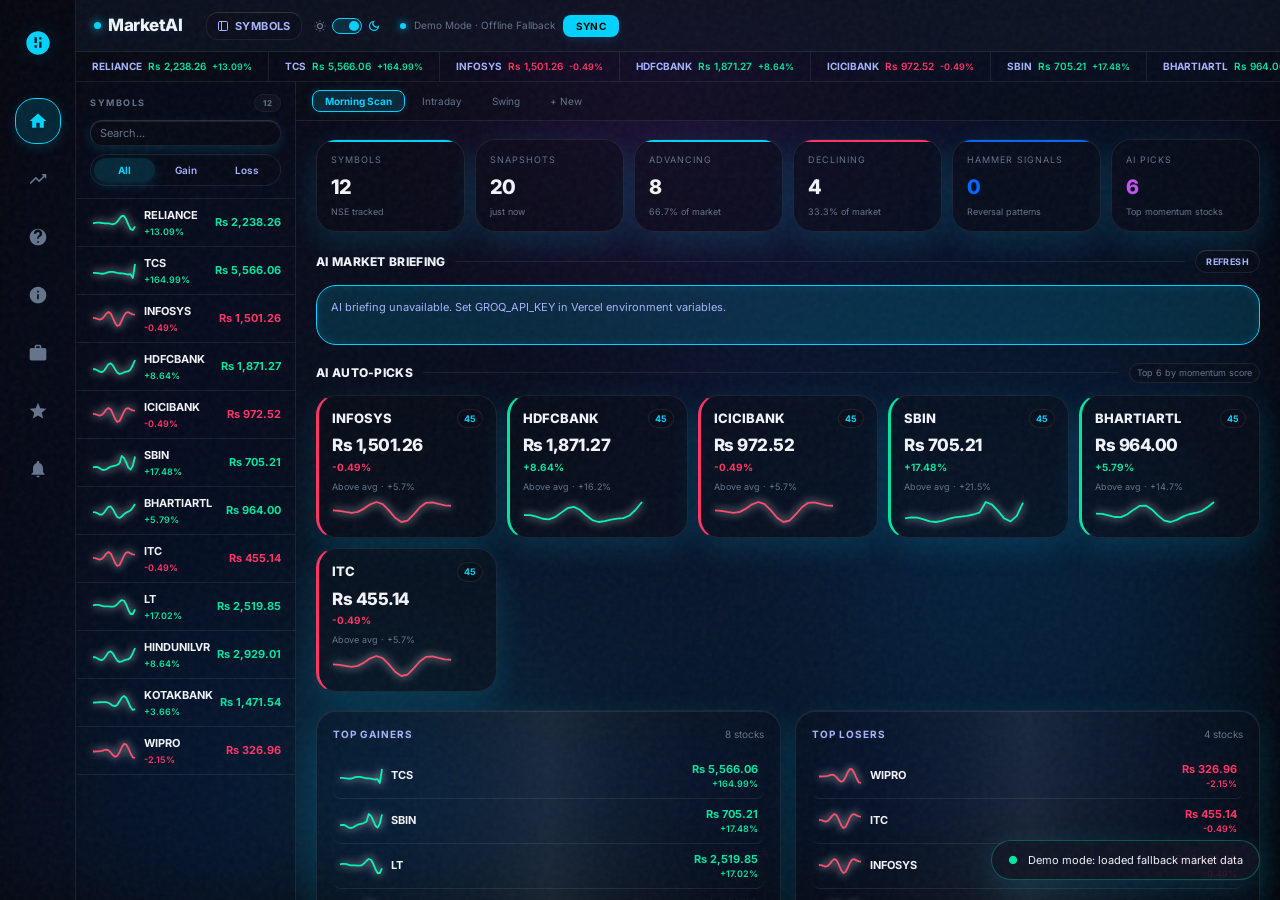
==== commit 6234a2c5: "feat(sync): extract all symbols directly from sheet and support dd-MM-yyyy format" ====
--- a/index.html
+++ b/index.html
@@ -1522,10 +1522,10 @@
     const ts = new Date(yr_num, +mo, +day, +hh, +mm, +ss).getTime();
     return isNaN(ts) ? null : ts;
   }
-  // dd/MM/yyyy HH:mm[:ss] format (used by Google Apps Script)
-  const dmy = s.match(/^(\d{1,2})\/(\d{1,2})\/(\d{4})\s+(\d{1,2}):(\d{1,2})(?::(\d{1,2}))?$/);
+  // dd/MM/yyyy [HH:mm[:ss]] or dd-MM-yyyy format (used by Google Apps Script)
+  const dmy = s.match(/^(\d{1,2})[-/](\d{1,2})[-/](\d{4})(?:\s+(\d{1,2}):(\d{1,2})(?::(\d{1,2}))?)?$/);
   if (dmy) {
-    const [, day, mon, yr, hh, mm, ss = "00"] = dmy;
+    const [, day, mon, yr, hh = "00", mm = "00", ss = "00"] = dmy;
     const yr_num = +yr;
     if (yr_num < 2000 || yr_num > 2100) return null;
     const ts = new Date(`${yr}-${mon.padStart(2,"0")}-${day.padStart(2,"0")}T${hh.padStart(2,"0")}:${mm.padStart(2,"0")}:${ss.padStart(2,"0")}`).getTime();
@@ -1736,12 +1736,13 @@
           if (!rawSym || rawSym === 'SYMBOL' || rawSym.startsWith('SYMBOL') ||
               rawSym === '#N/A' || rawSym === '#ERROR!' || rawSym === '#VALUE!') continue;
 
+          symsSet.add(rawSym);
+
           for (const m of meta) {
             const cell = row.c[m.col];
             const p = gvizCellPrice(cell);
             if (p !== null) {
               priceMap[m.ts + '_' + m.col][rawSym] = p;
-              symsSet.add(rawSym);
             }
           }
         }
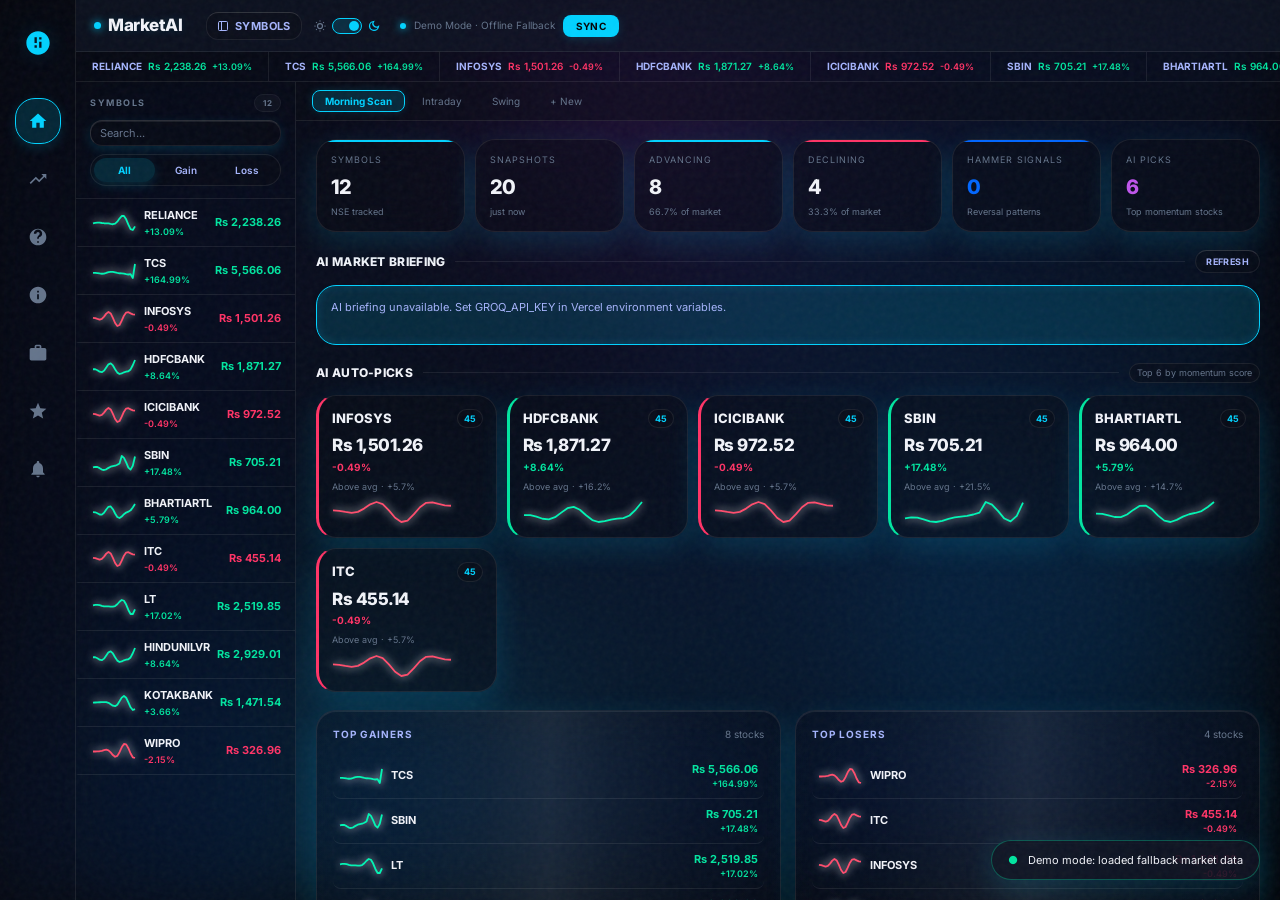
==== commit 0d70bd59: "feat(ui): relax stock list filter from count>=2 to count>=1 to show all synced stocks" ====
--- a/index.html
+++ b/index.html
@@ -1941,7 +1941,7 @@
 function renderTicker(){
   const el=document.getElementById('ticker');
   const inner=document.getElementById('tickerInner');
-  const validSyms=S.symbols.filter(s=>{const st=stats(s);return st&&st.count>=2;});
+  const validSyms=S.symbols.filter(s=>{const st=stats(s);return st&&st.count>=1;});
   if(!validSyms.length){el.style.display='none';return;}
   el.style.display='block';
   const items=validSyms.slice(0,60).map(sym=>{
@@ -1962,7 +1962,7 @@
 }
 function renderSidebar(){
   const q=(document.getElementById('sbSearch')?.value||'').toUpperCase();
-  let syms=[...S.symbols].filter(s=>{const st=stats(s);return st&&st.count>=2;});
+  let syms=[...S.symbols].filter(s=>{const st=stats(s);return st&&st.count>=1;});
   if(q)syms=syms.filter(s=>s.includes(q));
   if(sbTab==='gain')syms=syms.filter(s=>{const c=change(s);return c&&c.pct>0.01;});
   if(sbTab==='loss')syms=syms.filter(s=>{const c=change(s);return c&&c.pct<-0.01;});
@@ -2186,7 +2186,7 @@
   const pageSize=100;
 
   function render(){
-    let syms=[...S.symbols].filter(s=>{const st=stats(s);return st&&st.count>=2;});
+    let syms=[...S.symbols].filter(s=>{const st=stats(s);return st&&st.count>=1;});
     if(q)syms=syms.filter(s=>s.includes(q.toUpperCase()));
     if(tab==='gain')syms=syms.filter(s=>{const c=change(s);return c&&c.pct>0.01;});
     if(tab==='loss')syms=syms.filter(s=>{const c=change(s);return c&&c.pct<-0.01;});
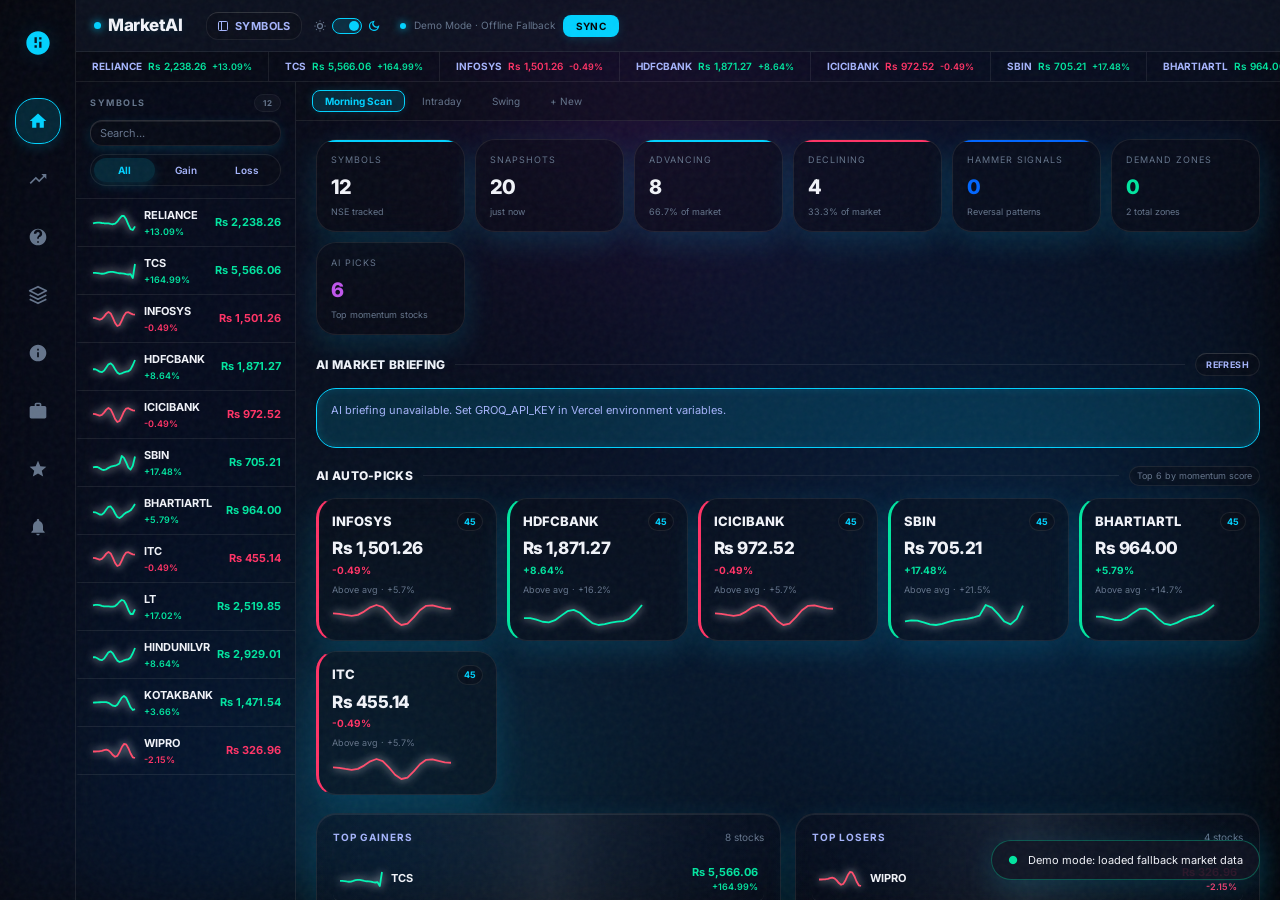
==== commit 363f83ed: "feat(ui): relax stock list filter from count>=2 to count>=1 to show all synced stocks" ====
--- a/index.html
+++ b/index.html
@@ -1002,6 +1002,9 @@
         <button class="navlink nav-icon-btn" data-pg="patterns" title="Patterns">
           <svg class="nav-icon" viewBox="0 0 24 24"><path d="M12 2C6.48 2 2 6.48 2 12s4.48 10 10 10 10-4.48 10-10S17.52 2 12 2zm1 17h-2v-2h2v2zm2.07-7.75l-.9.92C13.45 11.9 13 12.5 13 14h-2v-.5c0-1.1.45-2.1 1.17-2.83l1.24-1.26c.37-.36.59-.86.59-1.41 0-1.1-.9-2-2-2s-2 .9-2 2H7c0-2.76 2.24-5 5-5s5 2.24 5 5c0 1.04-.42 1.99-1.07 2.75z" fill="currentColor"/></svg>
         </button>
+        <button class="navlink nav-icon-btn" data-pg="demandzones" title="Demand Zones">
+          <svg class="nav-icon" viewBox="0 0 24 24"><path d="M12 2L2 7l10 5 10-5-10-5zM2 17l10 5 10-5M2 12l10 5 10-5" fill="none" stroke="currentColor" stroke-width="2" stroke-linejoin="round"/></svg>
+        </button>
         <button class="navlink nav-icon-btn" data-pg="screener" title="Screener">
           <svg class="nav-icon" viewBox="0 0 24 24"><path d="M12 2C6.48 2 2 6.48 2 12s4.48 10 10 10 10-4.48 10-10S17.52 2 12 2zm1 15h-2v-6h2v6zm0-8h-2V7h2v2z" fill="currentColor"/></svg>
         </button>
@@ -1080,6 +1083,13 @@
 // ── API base (works both locally via dev server and on Vercel) ─────────────
 const API = '';
 
+// Google Sheets source (must match api/sync.js SHEET_ID and tab names)
+const SHEET_CONFIG = {
+  id: '1o6L7bHDrUozEPaLFsXPtls7Jey88lQm0789fq5T2GqA',
+  symbolsTab: 'SYMBOLS',
+  nseTab: 'NSE',
+};
+
 // ── App State ────────────────────────────────────────────────────────────────
 const S = {
   snapshots:[], symbols:[], lastSync:null,
@@ -1106,6 +1116,7 @@
   topLosers: [],
   autoPicks: [],
   hammers: [],
+  demandZones: [],
   summary: {}
 };
 
@@ -1119,17 +1130,30 @@
   Cache.topLosers = [];
   Cache.autoPicks = [];
   Cache.hammers = [];
+  Cache.demandZones = [];
   Cache.summary = { total: 0, advances: 0, declines: 0, unchanged: 0 };
 
-  // 1. Build symbol histories
+  // 1. Build symbol histories (supports both single close price and OHLC objects)
   for (let i = 0; i < S.snapshots.length; i++) {
     const snap = S.snapshots[i];
-    for (const [sym, price] of Object.entries(snap.prices)) {
-      if (typeof price === 'number' && isFinite(price) && price > 0) {
-        if (!Cache.histories[sym]) {
-          Cache.histories[sym] = [];
-        }
-        Cache.histories[sym].push({ ts: snap.ts, label: snap.label, price });
+    if (!snap || typeof snap.ts !== 'number' || !snap.prices) continue;
+    for (const [sym, raw] of Object.entries(snap.prices)) {
+      let price, ohlc;
+      if (typeof raw === 'number' && isFinite(raw) && raw > 0) {
+        price = raw;
+      } else if (raw && typeof raw === 'object' && typeof raw.c === 'number' && isFinite(raw.c) && raw.c > 0) {
+        price = raw.c;
+        ohlc = raw;
+      } else continue;
+      if (!Cache.histories[sym]) Cache.histories[sym] = [];
+      const hist = Cache.histories[sym];
+      const last = hist[hist.length - 1];
+      if (last && last.ts === snap.ts) {
+        last.label = snap.label;
+        last.price = price;
+        if (ohlc) last.ohlc = ohlc;
+      } else {
+        hist.push({ ts: snap.ts, label: snap.label, price, ...(ohlc ? { ohlc } : {}) });
       }
     }
   }
@@ -1244,7 +1268,7 @@
   for (const sym of S.symbols) {
     const history = Cache.histories[sym] || [];
     const len = history.length;
-    if (len < 20) continue;
+    if (len < 15) continue;
     
     const priceArr = new Float64Array(len);
     for (let i = 0; i < len; i++) {
@@ -1262,7 +1286,7 @@
     }
 
     for (let hammerIdx = 14; hammerIdx < len - 1; hammerIdx++) {
-      if (runningDownSum >= 13) {
+      if (runningDownSum >= 12) {
         const prevPrice = priceArr[hammerIdx-1];
         const hammerPrice = priceArr[hammerIdx];
         const nextPrice = priceArr[hammerIdx+1];
@@ -1308,6 +1332,135 @@
     }
   }
   Cache.hammers = hammersList.sort((a, b) => b.score - a.score);
+
+  // demandZones — Rally-Base(s)-Rally detection (supports OHLC and close-only)
+  const zones = [];
+  const MAX_BASES = 4;
+  // Close-only fallback threshold (used when no OHLC data available)
+  const BASE_PCT = 0.5;
+
+  for (const sym of S.symbols) {
+    const history = Cache.histories[sym] || [];
+    if (history.length < 5) continue;
+
+    // Build candles using OHLC data when available, close-only fallback otherwise
+    const candles = [];
+    for (let i = 0; i < history.length; i++) {
+      const cur = history[i];
+      const prev = i > 0 ? history[i-1] : null;
+
+      let o, c, h, l, hasOHLC = false;
+
+      if (cur.ohlc) {
+        o = cur.ohlc.o; c = cur.ohlc.c;
+        h = cur.ohlc.h; l = cur.ohlc.l;
+        hasOHLC = true;
+      } else if (prev) {
+        o = prev.price; c = cur.price;
+        h = Math.max(o, c); l = Math.min(o, c);
+      } else {
+        candles.push(null); continue;
+      }
+
+      if (!isFinite(o) || !isFinite(c) || !isFinite(h) || !isFinite(l) ||
+          o <= 0 || c <= 0 || h <= 0 || l <= 0) {
+        candles.push(null); continue;
+      }
+
+      const body = Math.abs(c - o);
+      const range = h - l || 0.001;
+      const bodyRatio = body / range;
+      const ret = (c - o) / o * 100;
+      const isGreen = c >= o;
+
+      candles.push({
+        o, c, h, l, body, range, bodyRatio, ret, isGreen, hasOHLC,
+        ts: cur.ts,
+        label: cur.label
+      });
+    }
+
+    const len = candles.length;
+    if (len < 5) continue;
+
+    // Scan from newest to oldest to find the latest R-B-R pattern
+    let found = false;
+    for (let i = len - 3; i >= 0 && !found; i--) {
+      const c1 = candles[i];
+      if (!c1) continue;
+
+      // Classify first candle as Rally
+      const c1IsRally = c1.hasOHLC ? (c1.isGreen && c1.bodyRatio >= 0.5) : (c1.isGreen);
+      if (!c1IsRally) continue;
+
+      // Count consecutive bases after i
+      let nb = 0;
+      for (let j = i + 1; j < Math.min(i + 1 + MAX_BASES, len); j++) {
+        const b = candles[j];
+        if (!b) { nb = 0; break; }
+        // Base = body <= 50% of range (OHLC) OR small return (close-only)
+        const isBase = b.hasOHLC ? (b.bodyRatio < 0.5) : (Math.abs(b.ret) <= BASE_PCT);
+        if (isBase) nb++;
+        else break;
+      }
+      if (nb === 0) continue;
+
+      const r2Idx = i + 1 + nb;
+      if (r2Idx >= len) continue;
+      const c2 = candles[r2Idx];
+      if (!c2) continue;
+
+      // Classify second candle as Rally (green with body >= 50%)
+      const c2IsRally = c2.hasOHLC ? (c2.isGreen && c2.bodyRatio >= 0.5) : (c2.isGreen);
+      if (!c2IsRally) continue;
+
+      // Second rally close must be above first rally close
+      if (c2.c <= c1.c) continue;
+
+      found = true;
+
+      // Compute proximal = top of highest base body (max of max(o,c) across bases)
+      let proximal = -Infinity;
+      // Compute distal = lowest low among bases (min of l across bases)
+      let distal = Infinity;
+      for (let k = i + 1; k < r2Idx; k++) {
+        const bc = candles[k];
+        if (!bc) continue;
+        const bodyTop = Math.max(bc.o, bc.c);
+        if (bodyTop > proximal) proximal = bodyTop;
+        if (bc.l < distal) distal = bc.l;
+      }
+
+      // Tested: any subsequent candle (after rally2) has low <= proximal
+      let tested = false;
+      for (let k = r2Idx + 1; k < len; k++) {
+        const cc = candles[k];
+        if (cc && cc.l <= proximal) { tested = true; break; }
+      }
+
+      // Not tested: LTP > proximal * 1.02
+      const ltp = Cache.latestPrice[sym];
+      const notTested = ltp !== null && ltp > proximal * 1.02;
+
+      zones.push({
+        sym,
+        ts: c2.ts,
+        label: c2.label,
+        proximal: +proximal.toFixed(2),
+        distal: +distal.toFixed(2),
+        rally1Close: +c1.c.toFixed(2),
+        rally2Close: +c2.c.toFixed(2),
+        numBases: nb,
+        tested,
+        notTested,
+        distPct: ltp !== null ? +((ltp - proximal) / proximal * 100).toFixed(2) : null
+      });
+    }
+  }
+  Cache.demandZones = zones.sort((a, b) => {
+    if (a.notTested !== b.notTested) return a.notTested ? -1 : 1;
+    return b.ts - a.ts;
+  });
 }
 
 // ── Core computations ────────────────────────────────────────────────────────
@@ -1374,6 +1527,9 @@
 }
 function hammerSignals(){
   return Cache.hammers;
+}
+function demandZones(){
+  return Cache.demandZones;
 }
 
 // ── Formatting ───────────────────────────────────────────────────────────────
@@ -1551,9 +1707,42 @@
 // ── Google Sheets Direct Fetch (JSONP via gviz) ───────────────────────────────
 // This is the browser-side fallback when the Vercel API sync fails.
 // Uses the Google Visualization API (JSONP) to fetch data directly from the sheet.
+function dedupeSnapshotsByTs(snaps) {
+  const tsBest = {};
+  for (const s of snaps || []) {
+    if (!s || typeof s.ts !== 'number' || !s.prices || typeof s.prices !== 'object') continue;
+    if (!tsBest[s.ts] || String(s.id || '') > String(tsBest[s.ts].id || '')) {
+      tsBest[s.ts] = s;
+    }
+  }
+  return Object.values(tsBest).sort((a, b) => a.ts - b.ts);
+}
+
+function saveLocalCache() {
+  const base = {
+    symbols: S.symbols,
+    lastSync: S.lastSync,
+    portfolio: S.portfolio,
+    watchlists: S.watchlists,
+    watchlistItems: S.watchlistItems,
+    alerts: S.alerts,
+    screeners: S.screeners,
+  };
+  for (const n of [40, 25, 15, 5]) {
+    try {
+      localStorage.setItem('marketai_cache', JSON.stringify({
+        ...base,
+        snapshots: S.snapshots.slice(-n),
+      }));
+      return;
+    } catch (e) {}
+  }
+  console.warn('Failed to save to localStorage');
+}
+
 function fetchFromGoogleSheetsRealtime() {
   return new Promise((resolve, reject) => {
-    const sheetId = '1o6L7bHDrUozEPaLFsXPtls7Jey88lQm0789fq5T2GqA';
+    const sheetId = SHEET_CONFIG.id;
 
     function fetchJSONP(sheetName, timeoutMs = 20000) {
       return new Promise((res, rej) => {
@@ -1573,6 +1762,11 @@
           settled = true;
           clearTimeout(timer);
           cleanup();
+          if (!data || data.status === 'error') {
+            const err = data?.errors?.[0];
+            rej(new Error(err?.detailed_message || err?.message || `Google Sheets query failed for "${sheetName}"`));
+            return;
+          }
           res(data);
         };
 
@@ -1599,10 +1793,16 @@
     // Helper: extract timestamp from a gviz column descriptor
     // gviz date columns store the Date object in col.v, and formatted string in col.label
     function gvizColTimestamp(col) {
+      if (!col) return null;
       // Raw value might be a JS Date object from gviz deserialization
       if (col.v instanceof Date) {
         const ts = col.v.getTime();
         if (!isNaN(ts) && ts > 946684800000 && ts < 4102444800000) return ts;
+      }
+      // JSONP returns Date(...) as a string, not a Date instance
+      if (col.v != null && typeof col.v === 'string') {
+        const ts = parseSheetTimestamp(col.v);
+        if (ts) return ts;
       }
       // Try formatted label (e.g. "14/06/2026 09:30")
       if (col.label) {
@@ -1631,19 +1831,21 @@
     // Extract price from a gviz cell object
     function gvizCellPrice(cell) {
       if (!cell) return null;
-      // gviz gives us the raw numeric value in cell.v
       if (typeof cell.v === 'number') return isFinite(cell.v) && cell.v > 0 ? cell.v : null;
-      // Fall back to the formatted string in cell.f
+      if (cell.v != null) {
+        const parsed = parseSheetPrice(cell.v);
+        if (parsed !== null) return parsed;
+      }
       if (cell.f) return parseSheetPrice(cell.f);
       return null;
     }
 
     Promise.all([
-      fetchJSONP('SYMBOLS').catch(err => {
+      fetchJSONP(SHEET_CONFIG.symbolsTab).catch(err => {
         console.warn('[MarketAI] SYMBOLS sheet fetch failed:', err.message);
         return null;
       }),
-      fetchJSONP('NSE')
+      fetchJSONP(SHEET_CONFIG.nseTab)
     ])
     .then(([symbolsData, nseData]) => {
       try {
@@ -1764,7 +1966,7 @@
         console.log(`[MarketAI] Direct sheet fetch: ${validSnaps.length} snapshots, ${symsSet.size} symbols`);
 
         resolve({
-          snapshots: validSnaps,
+          snapshots: dedupeSnapshotsByTs(validSnaps),
           symbols: [...symsSet].sort(),
           lastSync: Date.now(),
           syncCount: 1,
@@ -1845,13 +2047,6 @@
       console.warn('Server sync failed, falling back to direct browser sync from Google Sheets:', apiErr);
       setLoad(50);
       d = await fetchFromGoogleSheetsRealtime();
-      try {
-        localStorage.setItem('marketai_cache', JSON.stringify({
-          snapshots: d.snapshots.slice(-5),
-          symbols: d.symbols,
-          lastSync: d.lastSync
-        }));
-      } catch(e) {}
     }
     mergeData(d);
     setLoad(100);
@@ -1869,7 +2064,7 @@
 }
 
 function mergeData(d){
-  if(d.snapshots)S.snapshots=d.snapshots.sort((a,b)=>a.ts-b.ts);
+  if(d.snapshots)S.snapshots=dedupeSnapshotsByTs(d.snapshots);
   if(d.symbols)S.symbols=d.symbols;
   if(d.lastSync)S.lastSync=d.lastSync;
   if(d.portfolio)S.portfolio=d.portfolio;
@@ -1878,22 +2073,7 @@
   if(d.alerts)S.alerts=d.alerts;
   if(d.screeners)S.screeners=d.screeners;
   precomputeCache();
-
-  // Save to localStorage (limit to latest 5 snapshots to prevent QuotaExceededError)
-  try {
-    localStorage.setItem('marketai_cache', JSON.stringify({
-      snapshots: S.snapshots.slice(-5),
-      symbols: S.symbols,
-      lastSync: S.lastSync,
-      portfolio: S.portfolio,
-      watchlists: S.watchlists,
-      watchlistItems: S.watchlistItems,
-      alerts: S.alerts,
-      screeners: S.screeners
-    }));
-  } catch(e) {
-    console.warn('Failed to save to localStorage:', e);
-  }
+  saveLocalCache();
 }
 
 // ── Groq AI ──────────────────────────────────────────────────────────────────
@@ -2025,6 +2205,7 @@
   const gainers=topGainers(8).map(x=>x.sym);
   const losers=topLosers(8).map(x=>x.sym);
   const hammers=hammerSignals().slice(0,8);
+  const dzones=demandZones();
   const picks=autoPicks(6);
 
   el.innerHTML=`
@@ -2044,6 +2225,7 @@
         <div class="kpi ka"><div class="kpi-lbl">Advancing</div><div class="kpi-val up">${sum.advances}</div><div class="kpi-sub">${sum.total?((sum.advances/sum.total)*100).toFixed(1)+'%':''} of market</div></div>
         <div class="kpi kr"><div class="kpi-lbl">Declining</div><div class="kpi-val dn">${sum.declines}</div><div class="kpi-sub">${sum.total?((sum.declines/sum.total)*100).toFixed(1)+'%':''} of market</div></div>
         <div class="kpi kb"><div class="kpi-lbl">Hammer Signals</div><div class="kpi-val" style="color:var(--blue)">${hammers.length}</div><div class="kpi-sub">Reversal patterns</div></div>
+        <div class="kpi"><div class="kpi-lbl">Demand Zones</div><div class="kpi-val" style="color:var(--green)">${dzones.filter(z=>z.notTested).length}</div><div class="kpi-sub">${dzones.length} total zones</div></div>
         <div class="kpi"><div class="kpi-lbl">AI Picks</div><div class="kpi-val" style="color:var(--purple)">${picks.length}</div><div class="kpi-sub">Top momentum stocks</div></div>
       </div>
 
@@ -2089,6 +2271,26 @@
         </table></div>
       </div>`:''}
 
+      ${dzones.filter(z=>z.notTested).length?`
+      <div>
+        <div class="sec-hdr"><div class="sec-title">Demand Zone Signals</div><div class="sec-line"></div><div class="sec-count">${dzones.filter(z=>z.notTested).length} not tested</div>
+          <button class="btn btn-sm btn-ghost" onclick="nav('demandzones')">View All</button>
+        </div>
+        <div class="tbl-wrap"><table>
+          <thead><tr><th>Symbol</th><th>Detected</th><th>Proximal</th><th>Distal</th><th>Distance</th><th>Bases</th></tr></thead>
+          <tbody>${dzones.filter(z=>z.notTested).slice(0,8).map(z=>{
+            return '<tr onclick="openStock(\''+z.sym+'\')" style="cursor:pointer">'+
+              '<td class="td-sym">'+z.sym+'</td>'+
+              '<td style="color:var(--t3);font-size:10px">'+(z.label||fds(z.ts))+'</td>'+
+              '<td style="font-weight:700;color:var(--accent)">'+fp(z.proximal)+'</td>'+
+              '<td style="color:var(--t3)">'+fp(z.distal)+'</td>'+
+              '<td class="up" style="font-weight:700">'+(z.distPct!==null?z.distPct.toFixed(1)+'%':'—')+'</td>'+
+              '<td style="font-size:11px">'+'▌'.repeat(z.numBases)+z.numBases+'</td>'+
+              '</tr>';}).join('')}
+          </tbody>
+        </table></div>
+      </div>`:''}
+
       <!-- Gainers / Losers -->
       <div class="grid2">
         ${glCard('Top Gainers',gainers)}
@@ -2113,6 +2315,13 @@
   </div>
   <div class="page-body">
     <div class="more-grid">
+      <div class="more-card" onclick="nav('demandzones')">
+        <div class="more-card-icon">📊</div>
+        <div class="more-card-info">
+          <div class="more-card-title">Demand Zones</div>
+          <div class="more-card-desc">Rally-Base-Rally patterns with proximal and distal levels</div>
+        </div>
+      </div>
       <div class="more-card" onclick="nav('patterns')">
         <div class="more-card-icon">🎯</div>
         <div class="more-card-info">
@@ -2461,11 +2670,65 @@
   render();
 };
 
+// ── DEMAND ZONES ──────────────────────────────────────────────────────────────
+Pages.demandzones=function(el){
+  let filterStatus='all',q='';
+  function render(){
+    let zones=demandZones();
+    if(filterStatus==='tested')zones=zones.filter(z=>z.tested);
+    if(filterStatus==='notested')zones=zones.filter(z=>z.notTested);
+    if(q)zones=zones.filter(z=>z.sym.includes(q.toUpperCase()));
+    el.innerHTML=`
+    <div class="page-hdr">
+      <div><div class="page-title">Demand Zones</div><div class="page-sub">${zones.length} Rally-Base-Rally patterns</div></div>
+    </div>
+    <div style="padding:10px 18px;border-bottom:1px solid var(--b1);background:var(--s1);display:flex;gap:10px;flex-wrap:wrap;align-items:center;flex-shrink:0">
+      <input placeholder="Symbol..." oninput="dzQ(this.value)" style="font-size:11px;padding:5px 9px;width:130px">
+      <select onchange="dzStatus(this.value)" style="font-size:11px;padding:5px 9px">
+        <option value="all">All Status</option>
+        <option value="notested">Not Tested</option>
+        <option value="tested">Tested</option>
+      </select>
+      <button class="btn btn-sm btn-ghost" onclick="dzReset()">Reset</button>
+      <div style="font-size:10px;color:var(--t3);margin-left:auto">
+        <span style="color:var(--green);font-weight:700">${zones.filter(z=>z.notTested).length}</span> not tested
+        · <span style="color:var(--t3)">${zones.filter(z=>z.tested).length}</span> tested
+      </div>
+    </div>
+    <div style="flex:1;overflow:auto">
+      ${!zones.length?`<div class="empty"><div class="empty-title">No demand zones</div><div class="empty-sub">${S.symbols.length?'Not enough daily data to detect Rally-Base-Rally patterns':'Sync data first'}</div></div>`:`
+      <div class="tbl-wrap" style="margin:0"><table>
+        <thead><tr><th>Symbol</th><th>Detected</th><th>Proximal</th><th>Distal</th><th>Zone Size</th><th>Bases</th><th>Status</th><th>Distance</th></tr></thead>
+        <tbody>${zones.map(z=>{
+          const cur=latestPrice(z.sym);const c=change(z.sym);
+          const zoneSize=z.proximal-z.distal;
+          const statusClass=z.notTested?'up':z.tested?'dn':'nu';
+          const statusBadge=z.notTested?'<span class="badge badge-g">Not Tested</span>':z.tested?'<span class="badge badge-r">Tested</span>':'<span class="badge badge-y">Partial</span>';
+          return '<tr onclick="openStock(\''+z.sym+'\')" style="cursor:pointer">'+
+            '<td class="td-sym">'+z.sym+'</td>'+
+            '<td style="color:var(--t3);font-size:10px">'+(z.label||fds(z.ts))+'</td>'+
+            '<td style="font-weight:700;color:var(--accent)">'+fp(z.proximal)+'</td>'+
+            '<td style="color:var(--t3)">'+fp(z.distal)+'</td>'+
+            '<td style="color:var(--t3);font-size:11px">'+fp(zoneSize)+'</td>'+
+            '<td style="font-size:11px">'+'▌'.repeat(z.numBases)+'<span style="color:var(--t3)">'+z.numBases+'</span></td>'+
+            '<td>'+statusBadge+'</td>'+
+            '<td style="font-weight:700" class="'+statusClass+'">'+(z.distPct!==null?z.distPct.toFixed(1)+'%':'—')+'</td>'+
+            '</tr>';}).join('')}
+        </tbody>
+      </table></div>`}
+    </div>`;
+    window.dzQ=v=>{q=v;render();};
+    window.dzStatus=v=>{filterStatus=v;render();};
+    window.dzReset=()=>{filterStatus='all';q='';render();};
+  }
+  render();
+};
+
 function getAllPatterns(){
   const out=[];
   for(const sym of S.symbols){
     const sr=series(sym);
-    const pr=sr.map(s=>s.prices[sym]).filter(p=>typeof p==='number'&&isFinite(p)&&p>0);
+    const pr=sr.map(s=>s.price).filter(p=>typeof p==='number'&&isFinite(p)&&p>0);
     if(pr.length<3)continue;
     
     for(let i=2;i<pr.length;i++){
@@ -2871,8 +3134,8 @@
         The app fetches from Google Sheets via a Vercel serverless function on every page load, and every 10 minutes via a cron job during market hours. All data is stored in <code style="color:var(--accent)">data.json</code> on the server or in Vercel KV.
       </div>
       <div class="info-rows">
-        <div class="ir"><span class="ir-key">Sheet Link</span><span class="ir-val" style="font-size:10px;max-width:200px;overflow:hidden;text-overflow:ellipsis"><a href="https://docs.google.com/spreadsheets/d/1o6L7bHDrUozEPaLFsXPtls7Jey88lQm0789fq5T2GqA/edit?gid=1599878998#gid=1599878998" target="_blank">Spreadsheet (NSE)</a></span></div>
-        <div class="ir"><span class="ir-key">Tab</span><span class="ir-val">NSE</span></div>
+        <div class="ir"><span class="ir-key">Sheet Link</span><span class="ir-val" style="font-size:10px;max-width:200px;overflow:hidden;text-overflow:ellipsis"><a href="https://docs.google.com/spreadsheets/d/${SHEET_CONFIG.id}/edit" target="_blank">Spreadsheet (${SHEET_CONFIG.nseTab})</a></span></div>
+        <div class="ir"><span class="ir-key">Tab</span><span class="ir-val">${SHEET_CONFIG.nseTab}</span></div>
         <div class="ir"><span class="ir-key">Snapshots stored</span><span class="ir-val">${S.snapshots.length.toLocaleString()}</span></div>
         <div class="ir"><span class="ir-key">Symbols tracked</span><span class="ir-val">${S.symbols.length.toLocaleString()}</span></div>
         <div class="ir"><span class="ir-key">Last sync</span><span class="ir-val">${S.lastSync?fdt(S.lastSync):'Never'}</span></div>
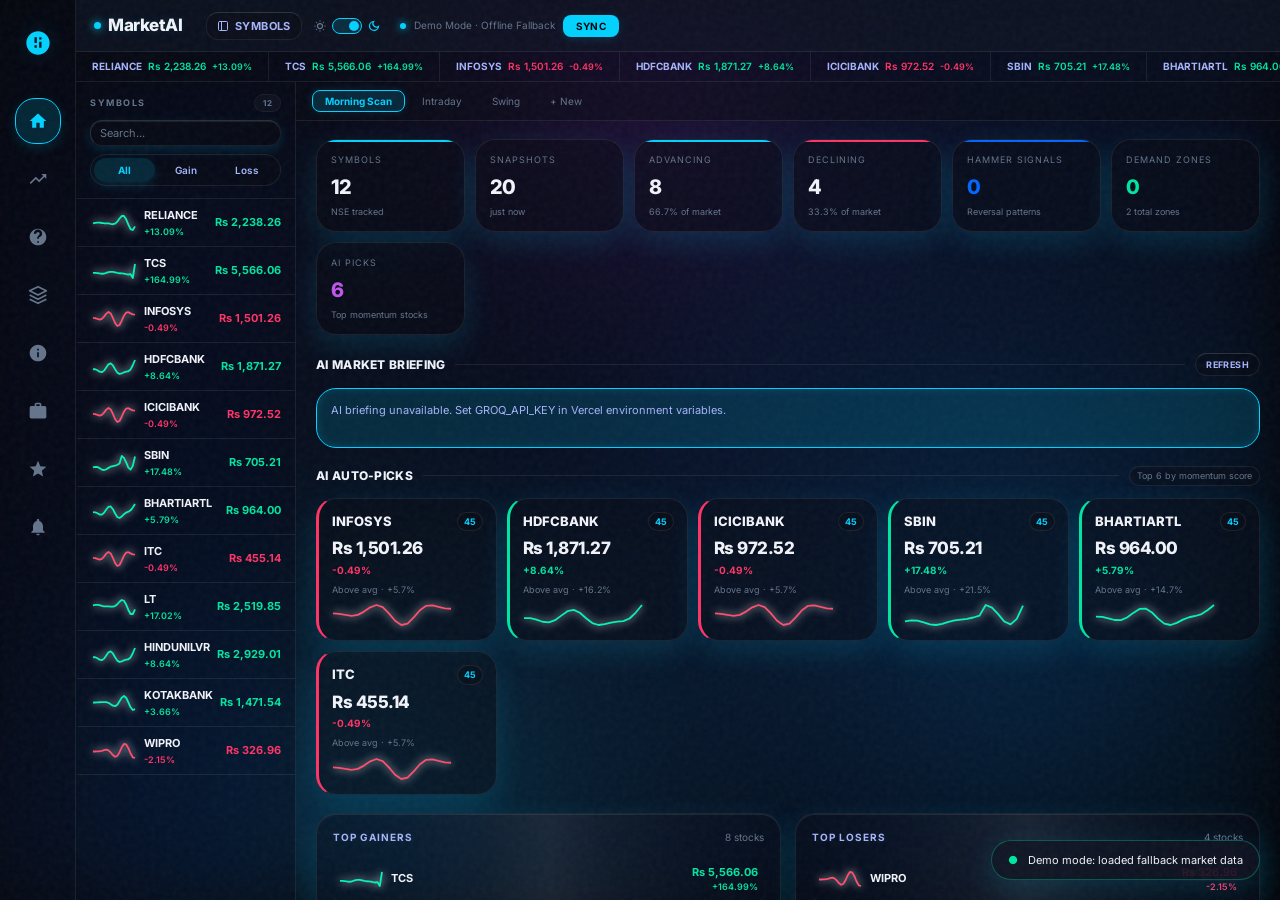
==== commit 5ed84464: "Update GoogleAppsScript" ====
--- a/index.html
+++ b/index.html
@@ -1128,190 +1128,286 @@
   Cache.change = {};
   Cache.topGainers = [];
   Cache.topLosers = [];
-  Cache.autoPicks = [];
-  Cache.hammers = [];
-  Cache.demandZones = [];
+  Cache.autoPicks = null;
+  Cache.hammers = null;
+  Cache.demandZones = null;
   Cache.summary = { total: 0, advances: 0, declines: 0, unchanged: 0 };
 
-  // 1. Build symbol histories (supports both single close price and OHLC objects)
-  for (let i = 0; i < S.snapshots.length; i++) {
-    const snap = S.snapshots[i];
+  // 1. Build symbol histories — for..in avoids Object.entries array alloc
+  const snaps = S.snapshots;
+  const snapLen = snaps.length;
+  for (let i = 0; i < snapLen; i++) {
+    const snap = snaps[i];
     if (!snap || typeof snap.ts !== 'number' || !snap.prices) continue;
-    for (const [sym, raw] of Object.entries(snap.prices)) {
+    const ts = snap.ts, label = snap.label, rawPrices = snap.prices;
+    for (const sym in rawPrices) {
+      const raw = rawPrices[sym];
       let price, ohlc;
-      if (typeof raw === 'number' && isFinite(raw) && raw > 0) {
+      if (typeof raw === 'number' && raw > 0) {
         price = raw;
-      } else if (raw && typeof raw === 'object' && typeof raw.c === 'number' && isFinite(raw.c) && raw.c > 0) {
-        price = raw.c;
-        ohlc = raw;
+      } else if (raw && typeof raw === 'object' && typeof raw.c === 'number' && raw.c > 0) {
+        price = raw.c; ohlc = raw;
       } else continue;
-      if (!Cache.histories[sym]) Cache.histories[sym] = [];
-      const hist = Cache.histories[sym];
-      const last = hist[hist.length - 1];
-      if (last && last.ts === snap.ts) {
-        last.label = snap.label;
-        last.price = price;
+      let hist = Cache.histories[sym];
+      if (!hist) hist = Cache.histories[sym] = [];
+      const hLen = hist.length;
+      if (hLen > 0 && hist[hLen - 1].ts === ts) {
+        const last = hist[hLen - 1];
+        last.label = label; last.price = price;
         if (ohlc) last.ohlc = ohlc;
       } else {
-        hist.push({ ts: snap.ts, label: snap.label, price, ...(ohlc ? { ohlc } : {}) });
+        hist.push({ ts, label, price, ...(ohlc ? { ohlc } : {}) });
       }
     }
   }
 
-  // 2. Precompute individual symbol stats
-  S.symbols.forEach(sym => {
-    const history = Cache.histories[sym] || [];
-    if (history.length === 0) {
-      Cache.latestPrice[sym] = null;
-      Cache.prevPrice[sym] = null;
-      Cache.change[sym] = null;
-      Cache.stats[sym] = null;
-      return;
+  // 2. Single-pass stats — pre-allocated array, no spread, no extra .map/.reduce
+  const symbols = S.symbols;
+  const symLen = symbols.length;
+  const gainers = [];
+  const losers = [];
+  let adv = 0, dec = 0, unc = 0;
+
+  for (let si = 0; si < symLen; si++) {
+    const sym = symbols[si];
+    const history = Cache.histories[sym];
+    if (!history || history.length === 0) {
+      Cache.latestPrice[sym] = null; Cache.prevPrice[sym] = null;
+      Cache.change[sym] = null; Cache.stats[sym] = null;
+      unc++; continue;
     }
-    
-    const prices = history.map(h => h.price);
-    const len = prices.length;
+
+    const len = history.length;
+    const prices = new Array(len);
+    for (let i = 0; i < len; i++) prices[i] = history[i].price;
+
     const latest = prices[len - 1];
     const prev = len >= 2 ? prices[len - 2] : null;
-    
     Cache.latestPrice[sym] = latest;
     Cache.prevPrice[sym] = prev;
-    
+
+    let chg = null;
     if (latest !== null && prev !== null && prev > 0) {
       const abs = latest - prev;
       const pct = abs / prev * 100;
-      Cache.change[sym] = isFinite(pct) ? { abs, pct } : null;
-    } else {
-      Cache.change[sym] = null;
+      chg = isFinite(pct) ? { abs, pct } : null;
     }
-    
-    const hi = Math.max(...prices);
-    const lo = Math.min(...prices);
-    const avg = prices.reduce((a, b) => a + b, 0) / len;
+    Cache.change[sym] = chg;
+
+    // Single pass: hi, lo, sum, vol (no Math.max(...spread), no .reduce)
+    let hi = -Infinity, lo = Infinity, sum = 0;
+    for (let i = 0; i < len; i++) {
+      const p = prices[i];
+      if (p > hi) hi = p;
+      if (p < lo) lo = p;
+      sum += p;
+    }
+    const avg = sum / len;
     const first = prices[0];
-    const rets = [];
+
+    // Volatility: single pass for mean, then variance
+    let retSum = 0, retCount = 0;
     for (let i = 1; i < len; i++) {
       const ret = (prices[i] - prices[i - 1]) / prices[i - 1];
-      if (isFinite(ret)) rets.push(ret);
+      if (isFinite(ret)) { retSum += ret; retCount++; }
     }
-    const mean = rets.length ? rets.reduce((a, b) => a + b, 0) / rets.length : 0;
-    const variance = rets.length ? rets.reduce((a, b) => a + (b - mean) ** 2, 0) / rets.length : 0;
-    const vol = Math.sqrt(Math.max(0, variance)) * 100;
+    const mean = retCount ? retSum / retCount : 0;
+    let varSum = 0;
+    for (let i = 1; i < len; i++) {
+      const ret = (prices[i] - prices[i - 1]) / prices[i - 1];
+      if (isFinite(ret)) { const d = ret - mean; varSum += d * d; }
+    }
+    const vol = Math.sqrt(retCount ? varSum / retCount : 0) * 100;
     const pctReturn = first > 0 ? (latest - first) / first * 100 : 0;
-    
+
     Cache.stats[sym] = {
       hi, lo, avg, first, last: latest, count: len,
       pct: isFinite(pctReturn) ? pctReturn : 0,
       vol: isFinite(vol) ? vol : 0,
       prices, series: history
     };
-  });
-
-  // 3. Precompute global lists
-  Cache.topGainers = S.symbols.map(s => {
-    const c = Cache.change[s];
-    const st = Cache.stats[s];
-    return { sym: s, c, st };
-  }).filter(x => x.c && x.c.pct > 0 && x.st && x.st.count >= 2).sort((a, b) => b.c.pct - a.c.pct);
-  
-  Cache.topLosers = S.symbols.map(s => {
-    const c = Cache.change[s];
-    const st = Cache.stats[s];
-    return { sym: s, c, st };
-  }).filter(x => x.c && x.c.pct < 0 && x.st && x.st.count >= 2).sort((a, b) => a.c.pct - b.c.pct);
-
-  let a = 0, d = 0, u = 0;
-  S.symbols.forEach(s => {
-    const c = Cache.change[s];
-    if (!c) u++;
-    else if (c.pct > 0.01) a++;
-    else if (c.pct < -0.01) d++;
-    else u++;
-  });
-  Cache.summary = { total: S.symbols.length, advances: a, declines: d, unchanged: u };
-
-  // autoPicks
+
+    // Summary + gainers/losers in same pass (no separate .map/.filter/.sort)
+    if (!chg) unc++;
+    else if (chg.pct > 0.01) { adv++; gainers.push({ sym, c: chg, st: Cache.stats[sym] }); }
+    else if (chg.pct < -0.01) { dec++; losers.push({ sym, c: chg, st: Cache.stats[sym] }); }
+    else unc++;
+  }
+
+  gainers.sort((a, b) => b.c.pct - a.c.pct);
+  losers.sort((a, b) => a.c.pct - b.c.pct);
+  Cache.topGainers = gainers;
+  Cache.topLosers = losers;
+  Cache.summary = { total: symLen, advances: adv, declines: dec, unchanged: unc };
+
+  // autoPicks deferred to lazy compute (expensive: RSI per symbol)
+  Cache.autoPicks = null;
+
+  // hammerSignals and demandZones deferred to lazy compute
+  Cache.hammers = null;
+  Cache.demandZones = null;
+}
+
+// ── Core computations ────────────────────────────────────────────────────────
+function latestPrice(sym){
+  return Cache.latestPrice[sym] !== undefined ? Cache.latestPrice[sym] : null;
+}
+function prevPrice(sym){
+  return Cache.prevPrice[sym] !== undefined ? Cache.prevPrice[sym] : null;
+}
+function change(sym){
+  return Cache.change[sym] !== undefined ? Cache.change[sym] : null;
+}
+function series(sym,period='all'){
+  const history = Cache.histories[sym] || [];
+  if(period==='all')return history;
+  if(history.length===0)return [];
+  const last=history[history.length-1].ts;
+  const cut={d3:3*864e5,w1:7*864e5,m1:30*864e5,m3:90*864e5}[period];
+  if(cut){const f=history.filter(s=>s.ts>=last-cut);if(f.length>=2)return f;}
+  return history;
+}
+function stats(sym,period='all'){
+  if (period === 'all') {
+    return Cache.stats[sym] !== undefined ? Cache.stats[sym] : null;
+  }
+  const sr=series(sym,period);
+  const prLen=sr.length;
+  if(!prLen)return null;
+  const pr=new Array(prLen);
+  for(let i=0;i<prLen;i++) pr[i]=sr[i].price;
+  let hi=-Infinity,lo=Infinity,sum=0;
+  for(let i=0;i<prLen;i++){const p=pr[i];if(p>hi)hi=p;if(p<lo)lo=p;sum+=p;}
+  const avg=sum/prLen;
+  const first=pr[0],last=pr[prLen-1];
+  let retSum=0,retCount=0;
+  for(let i=1;i<prLen;i++){const ret=(pr[i]-pr[i-1])/pr[i-1];if(isFinite(ret)){retSum+=ret;retCount++;}}
+  const mean=retCount?retSum/retCount:0;
+  let varSum=0;
+  for(let i=1;i<prLen;i++){const ret=(pr[i]-pr[i-1])/pr[i-1];if(isFinite(ret)){const d=ret-mean;varSum+=d*d;}}
+  const vol=Math.sqrt(retCount?varSum/retCount:0)*100;
+  const pctReturn=first>0?(last-first)/first*100:0;
+  return{hi,lo,avg,first,last,count:prLen,pct:isFinite(pctReturn)?pctReturn:0,vol:isFinite(vol)?vol:0,prices:pr,series:sr};
+}
+function topGainers(n=10){
+  return Cache.topGainers.slice(0,n);
+}
+function topLosers(n=10){
+  return Cache.topLosers.slice(0,n);
+}
+function summary(){
+  return Cache.summary;
+}
+
+// Auto picks (momentum + pattern score)
+function autoPicks(n=6){
+  if (Cache.autoPicks === null) computeAutoPicks();
+  return Cache.autoPicks.slice(0,n);
+}
+function calcRSI(prices,n=14){
+  const len=prices.length;
+  if(len<n+1)return 50;
+  let gains=0,losses=0;
+  for(let i=len-n;i<len;i++){
+    const d=prices[i]-prices[i-1];
+    if(d>0)gains+=d;else losses+=(-d);
+  }
+  gains/=n;losses/=n;
+  if(losses===0)return 100;
+  return 100-100/(1+gains/losses);
+}
+function hammerSignals(){
+  if (Cache.hammers === null) computeHammers();
+  return Cache.hammers;
+}
+function demandZones(){
+  if (Cache.demandZones === null) computeDemandZones();
+  return Cache.demandZones;
+}
+
+// ── Lazy compute: autoPicks (RSI + momentum scoring per symbol) ──────────────
+function computeAutoPicks() {
   const picks = [];
-  for (const sym of S.symbols) {
+  const symbols = S.symbols;
+  for (let si = 0; si < symbols.length; si++) {
+    const sym = symbols[si];
     const st = Cache.stats[sym];
     if (!st || st.count < 3 || st.prices.length < 2) continue;
     const c = Cache.change[sym];
     if (!c) continue;
-    
+
     let score = 0, reasons = [];
     const avg = st.avg, last = st.last;
-    
+
     if (last > avg) { score += 25; reasons.push('Above avg'); }
-    if (last < avg) { score -= 10; }
-    
+    else if (last < avg) { score -= 10; }
+
     const rsi = calcRSI(st.prices);
     if (rsi < 35) { score += 20; reasons.push('RSI oversold'); }
     else if (rsi < 50 && last > avg) { score += 10; reasons.push('RSI rising'); }
     else if (rsi > 70) { score -= 15; }
-    
+
     if (st.pct > 5) { score += 20; reasons.push(`+${st.pct.toFixed(1)}%`); }
     else if (st.pct > 2) { score += 10; }
     else if (st.pct < -5) { score -= 20; }
-    
+
     if (st.vol >= 0 && st.vol < 2 && last > avg) { score += 10; reasons.push('Low vol'); }
-    
+
     const fromLo = st.lo > 0 ? ((last - st.lo) / st.lo * 100) : 0;
     if (fromLo >= 0 && fromLo < 5) { score += 10; reasons.push('Near low'); }
     else if (fromLo > 80) { score -= 10; }
-    
+
     if (score >= 35) picks.push({ sym, score: Math.min(100, Math.max(0, score)), reason: reasons.slice(0, 2).join(' · '), c });
   }
   Cache.autoPicks = picks.sort((a, b) => b.score - a.score);
-
-  // hammerSignals
+}
+
+// ── Lazy compute: hammer reversal signals ─────────────────────────────────────
+function computeHammers() {
   const hammersList = [];
-  for (const sym of S.symbols) {
+  const symbols = S.symbols;
+  for (let si = 0; si < symbols.length; si++) {
+    const sym = symbols[si];
     const history = Cache.histories[sym] || [];
     const len = history.length;
     if (len < 15) continue;
-    
+
     const priceArr = new Float64Array(len);
-    for (let i = 0; i < len; i++) {
-      priceArr[i] = history[i].price;
-    }
+    for (let i = 0; i < len; i++) priceArr[i] = history[i].price;
 
     const isDown = new Uint8Array(len - 1);
-    for (let i = 0; i < len - 1; i++) {
-      isDown[i] = priceArr[i] > priceArr[i+1] ? 1 : 0;
-    }
+    for (let i = 0; i < len - 1; i++) isDown[i] = priceArr[i] > priceArr[i+1] ? 1 : 0;
 
     let runningDownSum = 0;
-    for (let i = 0; i < 14; i++) {
-      runningDownSum += isDown[i];
-    }
+    for (let i = 0; i < 14; i++) runningDownSum += isDown[i];
 
     for (let hammerIdx = 14; hammerIdx < len - 1; hammerIdx++) {
       if (runningDownSum >= 12) {
         const prevPrice = priceArr[hammerIdx-1];
         const hammerPrice = priceArr[hammerIdx];
         const nextPrice = priceArr[hammerIdx+1];
-        
+
         const open = prevPrice;
         const close = hammerPrice;
-        const high = Math.max(prevPrice, hammerPrice);
-        const low = Math.min(prevPrice, hammerPrice);
-        
+        const high = prevPrice > hammerPrice ? prevPrice : hammerPrice;
+        const low = prevPrice < hammerPrice ? prevPrice : hammerPrice;
+
         const body = Math.abs(close-open) || (hammerPrice * 0.001);
-        const upperShadow = high - Math.max(open, close);
-        const lowerShadow = Math.min(open, close) - low;
-        
+        const upperShadow = high - (open > close ? open : close);
+        const lowerShadow = (open < close ? open : close) - low;
+
         if (upperShadow < body && lowerShadow > body && lowerShadow > (body * 0.5)) {
           if (nextPrice > hammerPrice) {
             const shadowRatio = lowerShadow / (upperShadow || 1);
             const bodySmallness = Math.max(0, 1 - ((body / hammerPrice) * 100 / 2));
             const strength = Math.min(100, Math.round((shadowRatio * 40) + (bodySmallness * 60)));
-            
+
             let score = 50;
             score += (strength * 0.3);
             if ((nextPrice - hammerPrice) / hammerPrice > 0.005) score += 15;
             if (lowerShadow / high > 0.2) score += 10;
             score = Math.min(100, Math.round(score));
-            
+
             if (score >= 50) {
               hammersList.push({
                 sym,
@@ -1332,32 +1428,33 @@
     }
   }
   Cache.hammers = hammersList.sort((a, b) => b.score - a.score);
-
-  // demandZones — Rally-Base(s)-Rally detection (supports OHLC and close-only)
+}
+
+// ── Lazy compute: demand zones (Rally-Base-Rally) ─────────────────────────────
+function computeDemandZones() {
   const zones = [];
   const MAX_BASES = 4;
-  // Close-only fallback threshold (used when no OHLC data available)
   const BASE_PCT = 0.5;
-
-  for (const sym of S.symbols) {
+  const symbols = S.symbols;
+
+  for (let si = 0; si < symbols.length; si++) {
+    const sym = symbols[si];
     const history = Cache.histories[sym] || [];
     if (history.length < 5) continue;
 
-    // Build candles using OHLC data when available, close-only fallback otherwise
     const candles = [];
     for (let i = 0; i < history.length; i++) {
       const cur = history[i];
       const prev = i > 0 ? history[i-1] : null;
 
       let o, c, h, l, hasOHLC = false;
-
       if (cur.ohlc) {
         o = cur.ohlc.o; c = cur.ohlc.c;
         h = cur.ohlc.h; l = cur.ohlc.l;
         hasOHLC = true;
       } else if (prev) {
         o = prev.price; c = cur.price;
-        h = Math.max(o, c); l = Math.min(o, c);
+        h = o > c ? o : c; l = o < c ? o : c;
       } else {
         candles.push(null); continue;
       }
@@ -1373,32 +1470,23 @@
       const ret = (c - o) / o * 100;
       const isGreen = c >= o;
 
-      candles.push({
-        o, c, h, l, body, range, bodyRatio, ret, isGreen, hasOHLC,
-        ts: cur.ts,
-        label: cur.label
-      });
+      candles.push({ o, c, h, l, body, range, bodyRatio, ret, isGreen, hasOHLC, ts: cur.ts, label: cur.label });
     }
 
-    const len = candles.length;
-    if (len < 5) continue;
-
-    // Scan from newest to oldest to find the latest R-B-R pattern
+    const clen = candles.length;
+    if (clen < 5) continue;
+
     let found = false;
-    for (let i = len - 3; i >= 0 && !found; i--) {
+    for (let i = clen - 3; i >= 0 && !found; i--) {
       const c1 = candles[i];
       if (!c1) continue;
-
-      // Classify first candle as Rally
       const c1IsRally = c1.hasOHLC ? (c1.isGreen && c1.bodyRatio >= 0.5) : (c1.isGreen);
       if (!c1IsRally) continue;
 
-      // Count consecutive bases after i
       let nb = 0;
-      for (let j = i + 1; j < Math.min(i + 1 + MAX_BASES, len); j++) {
+      for (let j = i + 1; j < Math.min(i + 1 + MAX_BASES, clen); j++) {
         const b = candles[j];
         if (!b) { nb = 0; break; }
-        // Base = body <= 50% of range (OHLC) OR small return (close-only)
         const isBase = b.hasOHLC ? (b.bodyRatio < 0.5) : (Math.abs(b.ret) <= BASE_PCT);
         if (isBase) nb++;
         else break;
@@ -1406,53 +1494,37 @@
       if (nb === 0) continue;
 
       const r2Idx = i + 1 + nb;
-      if (r2Idx >= len) continue;
+      if (r2Idx >= clen) continue;
       const c2 = candles[r2Idx];
       if (!c2) continue;
-
-      // Classify second candle as Rally (green with body >= 50%)
       const c2IsRally = c2.hasOHLC ? (c2.isGreen && c2.bodyRatio >= 0.5) : (c2.isGreen);
       if (!c2IsRally) continue;
-
-      // Second rally close must be above first rally close
       if (c2.c <= c1.c) continue;
 
       found = true;
-
-      // Compute proximal = top of highest base body (max of max(o,c) across bases)
-      let proximal = -Infinity;
-      // Compute distal = lowest low among bases (min of l across bases)
-      let distal = Infinity;
+      let proximal = -Infinity, distal = Infinity;
       for (let k = i + 1; k < r2Idx; k++) {
         const bc = candles[k];
         if (!bc) continue;
-        const bodyTop = Math.max(bc.o, bc.c);
+        const bodyTop = bc.o > bc.c ? bc.o : bc.c;
         if (bodyTop > proximal) proximal = bodyTop;
         if (bc.l < distal) distal = bc.l;
       }
 
-      // Tested: any subsequent candle (after rally2) has low <= proximal
       let tested = false;
-      for (let k = r2Idx + 1; k < len; k++) {
+      for (let k = r2Idx + 1; k < clen; k++) {
         const cc = candles[k];
         if (cc && cc.l <= proximal) { tested = true; break; }
       }
 
-      // Not tested: LTP > proximal * 1.02
       const ltp = Cache.latestPrice[sym];
       const notTested = ltp !== null && ltp > proximal * 1.02;
 
       zones.push({
-        sym,
-        ts: c2.ts,
-        label: c2.label,
-        proximal: +proximal.toFixed(2),
-        distal: +distal.toFixed(2),
-        rally1Close: +c1.c.toFixed(2),
-        rally2Close: +c2.c.toFixed(2),
-        numBases: nb,
-        tested,
-        notTested,
+        sym, ts: c2.ts, label: c2.label,
+        proximal: +proximal.toFixed(2), distal: +distal.toFixed(2),
+        rally1Close: +c1.c.toFixed(2), rally2Close: +c2.c.toFixed(2),
+        numBases: nb, tested, notTested,
         distPct: ltp !== null ? +((ltp - proximal) / proximal * 100).toFixed(2) : null
       });
     }
@@ -1461,75 +1533,6 @@
     if (a.notTested !== b.notTested) return a.notTested ? -1 : 1;
     return b.ts - a.ts;
   });
-}
-
-// ── Core computations ────────────────────────────────────────────────────────
-function latestPrice(sym){
-  return Cache.latestPrice[sym] !== undefined ? Cache.latestPrice[sym] : null;
-}
-function prevPrice(sym){
-  return Cache.prevPrice[sym] !== undefined ? Cache.prevPrice[sym] : null;
-}
-function change(sym){
-  return Cache.change[sym] !== undefined ? Cache.change[sym] : null;
-}
-function series(sym,period='all'){
-  const history = Cache.histories[sym] || [];
-  if(period==='all')return history;
-  if(history.length===0)return [];
-  const last=history[history.length-1].ts;
-  const cut={d3:3*864e5,w1:7*864e5,m1:30*864e5,m3:90*864e5}[period];
-  if(cut){const f=history.filter(s=>s.ts>=last-cut);if(f.length>=2)return f;}
-  return history;
-}
-function stats(sym,period='all'){
-  if (period === 'all') {
-    return Cache.stats[sym] !== undefined ? Cache.stats[sym] : null;
-  }
-  const sr=series(sym,period);
-  const pr=sr.map(s=>s.price);
-  if(!pr.length)return null;
-  const hi=Math.max(...pr),lo=Math.min(...pr),avg=pr.reduce((a,b)=>a+b,0)/pr.length;
-  const first=pr[0],last=pr[pr.length-1];
-  const rets=[];
-  for(let i=1;i<pr.length;i++){
-    const ret=(pr[i]-pr[i-1])/pr[i-1];
-    if(isFinite(ret))rets.push(ret);
-  }
-  const mean=rets.length?rets.reduce((a,b)=>a+b,0)/rets.length:0;
-  const variance=rets.length?rets.reduce((a,b)=>a+(b-mean)**2,0)/rets.length:0;
-  const vol=Math.sqrt(Math.max(0,variance))*100;
-  const pctReturn=first>0?(last-first)/first*100:0;
-  return{hi,lo,avg,first,last,count:sr.length,pct:isFinite(pctReturn)?pctReturn:0,vol:isFinite(vol)?vol:0,prices:pr,series:sr};
-}
-function topGainers(n=10){
-  return Cache.topGainers.slice(0,n);
-}
-function topLosers(n=10){
-  return Cache.topLosers.slice(0,n);
-}
-function summary(){
-  return Cache.summary;
-}
-
-// Auto picks (momentum + pattern score)
-function autoPicks(n=6){
-  return Cache.autoPicks.slice(0,n);
-}
-function calcRSI(prices,n=14){
-  if(prices.length<n+1)return 50;
-  const diffs=prices.slice(1).map((p,i)=>p-prices[i]);
-  const recent=diffs.slice(-n);
-  const gains=recent.filter(d=>d>0).reduce((a,b)=>a+b,0)/n;
-  const losses=recent.filter(d=>d<0).map(d=>-d).reduce((a,b)=>a+b,0)/n;
-  if(losses===0)return 100;
-  return 100-100/(1+gains/losses);
-}
-function hammerSignals(){
-  return Cache.hammers;
-}
-function demandZones(){
-  return Cache.demandZones;
 }
 
 // ── Formatting ───────────────────────────────────────────────────────────────
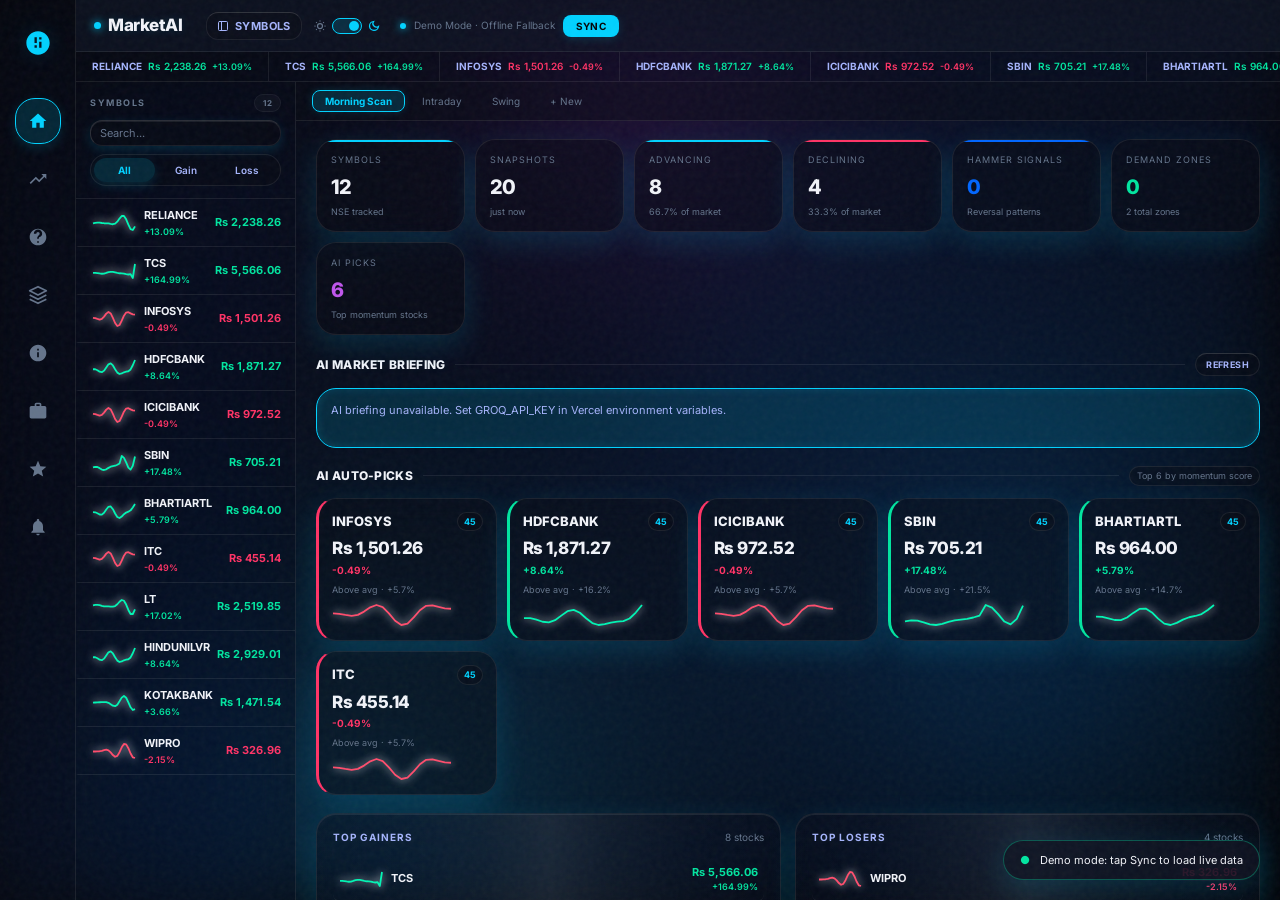
==== commit 54381afd: "fix: data not fetching - bypass KV; inline pool in sync response; direct Sheets fallback on boot Roo" ====
--- a/index.html
+++ b/index.html
@@ -2040,12 +2040,28 @@
   setLoad(30);
   try{
     let d;
+    let syncedViaServer = false;
     try {
       const r=await fetch(`${API}/api/sync`, { method: 'POST' });
       const j=await r.json();
       setLoad(70);
       if(!j.ok)throw new Error(j.error||'Sync failed');
-      d=await fetchData();
+
+      // If sync returned the full pool inline (KV/file unavailable), use it directly
+      if (j.snapshots && j.snapshots.length > 0) {
+        d = j; // sync embedded the full data — use it directly
+        // Preserve existing user data that the sync response doesn't know about
+        d.portfolio = S.portfolio || [];
+        d.watchlists = S.watchlists || [];
+        d.watchlistItems = S.watchlistItems || [];
+        d.alerts = S.alerts || [];
+        d.screeners = S.screeners || [];
+        syncedViaServer = true;
+      } else {
+        // KV was available and saved — read the freshly persisted data
+        d = await fetchData();
+        syncedViaServer = true;
+      }
     } catch (apiErr) {
       console.warn('Server sync failed, falling back to direct browser sync from Google Sheets:', apiErr);
       setLoad(50);
@@ -3554,27 +3570,59 @@
     console.warn('Error loading cache:', e);
   }
 
-  // 2. Fetch fresh data from API in background
+  // 2. Fetch fresh data — API first, then Google Sheets if API returns empty
   try {
-    const d = await fetchData();
-    mergeData(d);
-    setLoad(80);
-    if (S.lastSync) setSyncState('ok', `Loaded · ${S.snapshots.length} snaps · ${fago(S.lastSync)}`);
-    renderTicker();
-    renderSidebar();
-
-    if (!hasCache) {
-      nav('dashboard');
+    let d = null;
+
+    // Try the server API
+    try {
+      const apiResp = await fetch(`${API}/api/data`);
+      if (apiResp.ok) {
+        const apiData = await apiResp.json();
+        if (apiData && apiData.snapshots && apiData.snapshots.length > 0) {
+          d = apiData;
+        } else {
+          // API returned empty (KV unavailable) — fall back to direct sheet fetch
+          console.warn('[MarketAI] /api/data returned empty snapshots — fetching from Google Sheets directly...');
+          setSyncState('spin', 'Loading from Google Sheets...');
+        }
+      }
+    } catch (apiErr) {
+      console.warn('[MarketAI] /api/data failed:', apiErr.message);
+    }
+
+    // If server had no data, fetch directly from Google Sheets
+    if (!d) {
+      try {
+        d = await fetchFromGoogleSheetsRealtime();
+      } catch (sheetsErr) {
+        console.warn('[MarketAI] Google Sheets direct fetch failed:', sheetsErr.message);
+      }
+    }
+
+    if (d && d.snapshots && d.snapshots.length > 0) {
+      mergeData(d);
+      setLoad(80);
+      if (S.lastSync) setSyncState('ok', `Loaded · ${S.snapshots.length} snaps · ${fago(S.lastSync)}`);
+      renderTicker();
+      renderSidebar();
+
+      if (!hasCache) {
+        nav('dashboard');
+      } else {
+        renderAll();
+      }
+      setLoad(100);
+      setTimeout(() => setLoad(0), 600);
+
+      // Auto-sync to persist data server-side if KV/file isn't saving it
+      // Always sync if stale (>10min) or there's no server-persisted data
+      const stale = !S.lastSync || Date.now() - S.lastSync > 10 * 60 * 1000;
+      if (stale) {
+        setTimeout(() => doSync(S.snapshots.length > 0), 1200);
+      }
     } else {
-      renderAll();
-    }
-    setLoad(100);
-    setTimeout(() => setLoad(0), 600);
-
-    // Auto-sync on open if stale (>10 min) or no data
-    const stale = !S.lastSync || Date.now() - S.lastSync > 10 * 60 * 1000;
-    if (stale) {
-      setTimeout(() => doSync(S.snapshots.length > 0), 1200);
+      throw new Error('No market data available from any source');
     }
   } catch (e) {
     console.error('Error fetching fresh data:', e);
@@ -3585,10 +3633,10 @@
       renderTicker();
       renderSidebar();
       nav('dashboard');
-      toast('Demo mode: loaded fallback market data', 'ok');
+      toast('Demo mode: tap Sync to load live data', 'ok');
     } else {
       setSyncState('ok', `Offline/Cached · ${fago(S.lastSync)}`);
-      toast('Fresh data fetch failed: ' + e.message, 'err');
+      toast('Fresh data fetch failed — using cached data. ' + e.message, 'err');
     }
     setLoad(0);
   }
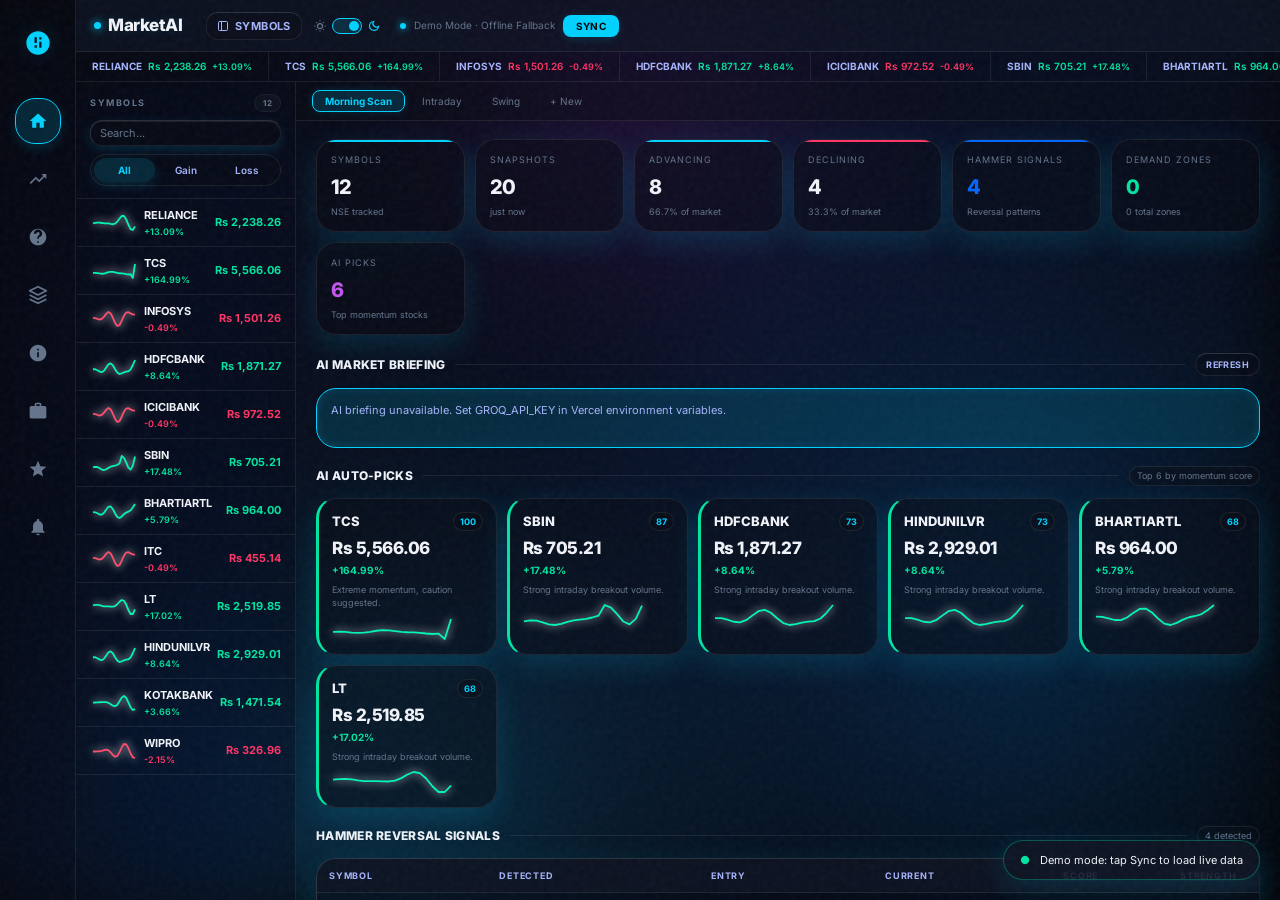
==== commit 2ca081f0: "Consolidate triggers to exactly 3 and deduplicate EOD logging" ====
--- a/index.html
+++ b/index.html
@@ -6,940 +6,14 @@
 <title>MarketAI — NSE Intelligence Terminal</title>
 <link rel="icon" href="data:image/svg+xml,<svg xmlns='http://www.w3.org/2000/svg' viewBox='0 0 32 32'><rect width='32' height='32' rx='8' fill='%230a0e1a'/><path d='M6 22 L12 16 L18 20 L26 10' stroke='%2300d2ff' stroke-width='3' fill='none' stroke-linecap='round' stroke-linejoin='round'/><circle cx='26' cy='10' r='3' fill='%2300d2ff'/></svg>">
 <link href="https://fonts.googleapis.com/css2?family=Inter:wght@400;500;600;700;800&family=JetBrains+Mono:wght@400;700&display=swap" rel="stylesheet">
-<style>
-/* ── DESIGN TOKENS ──────────────────────────────────────────────────────── */
-:root {
-  /* Default Black & Electric Blue theme */
-  --bg: #030407; /* Dark black-blue background */
-  --s1: rgba(10, 12, 22, 0.45); /* Frosted transparent dark glass */
-  --s2: rgba(15, 20, 35, 0.75); /* Semi-solid frosted dark glass */
-  --s3: rgba(0, 150, 255, 0.08); /* Soft electric blue highlight */
-  --b1: rgba(255, 255, 255, 0.08); /* Dark glass borders */
-  --b2: rgba(0, 150, 255, 0.15); /* Translucent electric blue borders */
-  --b3: rgba(255, 255, 255, 0.15); /* Solid glass borders */
-  --accent: #00d2ff; /* Vibrant neon electric blue */
-  --accent-dim: #0088cc;
-  --accent-glow: rgba(0, 210, 255, 0.15);
-  --blue: #0066ff;
-  --red: #ff3366;
-  --green: #00e5a0;
-  --yellow: #ffcc00;
-  --orange: #ff9900;
-  --purple: #bf55ec;
-  --t1: #f1f3f9; /* Premium ice white text */
-  --t2: #a5b4fc; /* Cool secondary blue-gray text */
-  --t3: #64748b; /* Muted slate details */
-  --mono: 'Inter', sans-serif;
-  --display: 'Inter', sans-serif;
-  --r4: 8px;
-  --r6: 12px;
-  --r8: 20px;
-  --r12: 28px;
-  --bg-gradient: linear-gradient(135deg, #05070f 0%, #091026 50%, #030408 100%);
-  --modal-bg: rgba(0, 0, 0, 0.55);
-  --sync-btn-txt: #030407;
-  --btn-grad: linear-gradient(135deg, #00d2ff 0%, #0066ff 100%);
-  --btn-grad-hover: linear-gradient(135deg, #00e1ff 0%, #0077ff 100%);
-}
-
-html[data-theme="light"] {
-  /* Pink & White light theme */
-  --bg: #ffffff; /* White background */
-  --s1: rgba(255, 255, 255, 0.35); /* Frosted transparent white glass */
-  --s2: rgba(255, 255, 255, 0.6); /* Semi-solid frosted white glass */
-  --s3: rgba(255, 180, 200, 0.15); /* Soft pink highlight */
-  --b1: rgba(255, 255, 255, 0.5); /* Glass borders */
-  --b2: rgba(255, 180, 200, 0.3); /* Translucent pinkish-white borders */
-  --b3: rgba(255, 255, 255, 0.75); /* Highly solid glass borders */
-  --accent: #d9006c; /* Vibrant deep pink */
-  --accent-dim: #a60053;
-  --accent-glow: rgba(217, 0, 108, 0.12);
-  --blue: #2242cc;
-  --red: #c91e3e;
-  --green: #00805c;
-  --yellow: #a87b00;
-  --orange: #bf5600;
-  --purple: #8e24aa;
-  --t1: #2d1e2f; /* Premium dark plum text */
-  --t2: #5c4d5d; /* Medium secondary plum-gray */
-  --t3: #8e7f90; /* Muted details */
-  --bg-gradient: linear-gradient(135deg, #fff2f6 0%, #f6edf6 45%, #eef0fa 100%);
-  --modal-bg: rgba(255, 240, 245, 0.45);
-  --sync-btn-txt: #ffffff;
-  --btn-grad: linear-gradient(135deg, var(--accent) 0%, #ff4d6d 100%);
-  --btn-grad-hover: linear-gradient(135deg, #ff3399 0%, #ff668f 100%);
-}
-*, *::before, *::after { box-sizing: border-box; margin: 0; padding: 0; }
-html, body {
-  height: 100%;
-  background: var(--bg);
-  color: var(--t1);
-  font-family: var(--display);
-  font-size: 13px;
-  line-height: 1.5;
-  overflow: hidden;
-  position: relative;
-}
-/* Premium grain texture overlay for frosted tactile glass */
-body::before {
-  content: '';
-  position: fixed;
-  top: 0; left: 0; width: 100vw; height: 100vh;
-  opacity: 0.045; /* Enhanced grain matching user request */
-  background-image: url("data:image/svg+xml,%3Csvg viewBox='0 0 200 200' xmlns='http://www.w3.org/2000/svg'%3E%3Cfilter id='noiseFilter'%3E%3CfeTurbulence type='fractalNoise' baseFrequency='0.8' numOctaves='3' stitchTiles='stitch'/%3E%3C/filter%3E%3Crect width='100%25' height='100%25' filter='url(%23noiseFilter)'/%3E%3C/svg%3E");
-  pointer-events: none;
-  z-index: 9999;
-}
-a { color: var(--accent); text-decoration: none; }
-input, select, textarea {
-  font-family: var(--display);
-  font-size: 12px;
-  background: var(--s1);
-  color: var(--t1);
-  border: 1px solid var(--b1);
-  border-top: 1px solid var(--b3);
-  border-left: 1px solid var(--b3);
-  border-radius: var(--r6);
-  padding: 7px 11px;
-  outline: none;
-  backdrop-filter: blur(25px);
-  box-shadow: inset 0 1px 0 var(--b1), 0 4px 12px var(--accent-glow);
-  transition: border-color .15s, box-shadow .15s, background-color .15s;
-}
-input:focus, select:focus, textarea:focus {
-  background: var(--s2);
-  border-color: var(--accent);
-  box-shadow: inset 0 1px 0 var(--b1), 0 0 14px var(--accent-glow);
-}
-input::placeholder, textarea::placeholder { color: var(--t3); }
-select option { background: var(--bg); color: var(--t1); }
-::-webkit-scrollbar { width: 6px; height: 6px; }
-::-webkit-scrollbar-track { background: var(--s1); backdrop-filter: blur(10px); }
-::-webkit-scrollbar-thumb { background: var(--accent-glow); border-radius: 4px; border: 1px solid var(--b1); }
-::-webkit-scrollbar-thumb:hover { background: var(--accent); box-shadow: 0 0 8px var(--accent-glow); }
-
-.up { color: var(--green); font-weight: 600; }
-.dn { color: var(--red); font-weight: 600; }
-.nu { color: var(--t3); }
-
-@keyframes spin { to { transform: rotate(360deg); } }
-@keyframes fadeUp { from { opacity: 0; transform: translateY(12px); } to { opacity: 1; transform: translateY(0); } }
-@keyframes ticker { 0% { transform: translateX(0); } 100% { transform: translateX(-50%); } }
-@keyframes pulse { 0%, 100% { opacity: 1; } 50% { opacity: .4; } }
-
-/* ── LIQUID CANVAS BG ───────────────────────────────────────────────────── */
-#liquid-bg {
-  position: fixed;
-  top: 0;
-  left: 0;
-  width: 100vw;
-  height: 100vh;
-  z-index: 1;
-  filter: url(#gooey) blur(35px);
-  pointer-events: none;
-  background: var(--bg-gradient);
-}
-
-/* ── LAYOUT ─────────────────────────────────────────────────────────────── */
-#app {
-  display: flex;
-  height: 100vh;
-  width: 100vw;
-  overflow: hidden;
-  position: relative;
-  z-index: 2;
-  background: transparent;
-}
-
-.app-layout {
-  display: flex;
-  width: 100%;
-  height: 100%;
-  overflow: hidden;
-}
-
-/* ── DESKTOP SIDEBAR NAVIGATION ─────────────────────────────────────────── */
-.nav-sidebar {
-  width: 76px;
-  background: var(--s1);
-  backdrop-filter: blur(45px) saturate(180%);
-  border-right: 1px solid var(--b1);
-  display: flex;
-  flex-direction: column;
-  align-items: center;
-  padding: 24px 0;
-  z-index: 110;
-  flex-shrink: 0;
-  position: relative;
-}
-
-.nav-logo {
-  color: var(--accent);
-  margin-bottom: 36px;
-  width: 38px;
-  height: 38px;
-  display: flex;
-  align-items: center;
-  justify-content: center;
-  cursor: pointer;
-  filter: drop-shadow(0 0 10px var(--accent-glow));
-  transition: transform 0.3s;
-}
-.nav-logo:hover {
-  transform: scale(1.08) rotate(5deg);
-}
-.logo-icon {
-  width: 28px;
-  height: 28px;
-}
-
-.nav-icons-container {
-  flex: 1;
-  display: flex;
-  flex-direction: column;
-  gap: 12px;
-  width: 100%;
-  align-items: center;
-  position: relative;
-}
-.nav-icon-btn {
-  width: 46px;
-  height: 46px;
-  border-radius: var(--r8);
-  border: none;
-  background: transparent;
-  color: var(--t3);
-  cursor: pointer;
-  display: flex;
-  align-items: center;
-  justify-content: center;
-  transition: color 0.3s;
-  position: relative;
-  z-index: 2;
-}
-.nav-icon {
-  width: 20px;
-  height: 20px;
-  transition: transform 0.2s;
-}
-.nav-icon-btn:hover {
-  color: var(--t1);
-}
-.nav-icon-btn.active {
-  color: var(--accent);
-}
-.nav-indicator {
-  position: absolute;
-  left: 15px;
-  width: 46px;
-  height: 46px;
-  border-radius: var(--r8);
-  background: var(--accent-glow);
-  border: 1px solid var(--accent);
-  box-shadow: 0 4px 12px var(--accent-glow);
-  transition: transform 0.35s cubic-bezier(0.175, 0.885, 0.32, 1.275), height 0.35s cubic-bezier(0.175, 0.885, 0.32, 1.275);
-  pointer-events: none;
-  z-index: 1;
-  transform-origin: center;
-}
-
-.nav-profile {
-  margin-top: auto;
-  cursor: pointer;
-  display: flex;
-  flex-direction: column;
-  align-items: center;
-}
-.nav-avatar {
-  width: 38px;
-  height: 38px;
-  border-radius: 50%;
-  background: linear-gradient(135deg, var(--accent) 0%, var(--purple) 100%);
-  display: flex;
-  align-items: center;
-  justify-content: center;
-  color: #fff;
-  font-family: var(--display);
-  font-weight: 800;
-  font-size: 14px;
-  border: 2px solid var(--b1);
-  box-shadow: 0 4px 12px var(--accent-glow);
-  transition: transform 0.2s;
-}
-.nav-avatar:hover {
-  transform: scale(1.08);
-}
-
-.app-content-wrapper {
-  flex: 1;
-  display: flex;
-  flex-direction: column;
-  overflow: hidden;
-  position: relative;
-  z-index: 10;
-}
-
-/* ── INTERFACES & PANELS ────────────────────────────────────────────────── */
-.topbar {
-  height: 52px;
-  background: var(--s2);
-  backdrop-filter: blur(40px) saturate(160%);
-  border-bottom: 1px solid var(--b1);
-  display: flex;
-  align-items: center;
-  gap: 12px;
-  padding: 0 18px;
-  flex-shrink: 0;
-  z-index: 100;
-}
-.logo {
-  font-family: var(--display);
-  font-size: 17px;
-  font-weight: 800;
-  letter-spacing: -.5px;
-  cursor: pointer;
-  display: flex;
-  align-items: center;
-  gap: 7px;
-  white-space: nowrap;
-  color: var(--t1);
-  text-shadow: 0 0 10px var(--accent-glow);
-}
-.logo-dot {
-  width: 7px;
-  height: 7px;
-  background: var(--accent);
-  border-radius: 50%;
-  animation: pulse 2s infinite;
-  box-shadow: 0 0 8px var(--accent);
-}
-.mainnav { display: none !important; }
-
-.hdr-right { display: flex; align-items: center; gap: 8px; flex-shrink: 0; }
-.sync-dot { width: 6px; height: 6px; border-radius: 50%; background: var(--t3); flex-shrink: 0; transition: background-color 0.3s; }
-.sync-dot.ok { background: var(--accent); box-shadow: 0 0 8px var(--accent); }
-.sync-dot.err { background: var(--t3); box-shadow: none; }
-.sync-dot.spin { background: var(--accent); animation: pulse .8s infinite; box-shadow: 0 0 8px var(--accent); }
-.sync-lbl { font-size: 10px; color: var(--t3); white-space: nowrap; }
-
-#syncBtn {
-  padding: 5px 13px;
-  font-size: 10px;
-  border-radius: var(--r4);
-  border: none;
-  background: var(--accent);
-  color: var(--sync-btn-txt);
-  font-family: var(--mono);
-  font-weight: 700;
-  cursor: pointer;
-  letter-spacing: .3px;
-  text-transform: uppercase;
-  box-shadow: 0 2px 10px var(--accent-glow);
-  transition: all .2s;
-}
-#syncBtn:hover {
-  background: var(--accent-dim);
-  transform: translateY(-1px);
-  box-shadow: 0 4px 15px var(--accent-glow);
-}
-#syncBtn:disabled { opacity: .4; cursor: not-allowed; transform: none; box-shadow: none; }
-.topbar select { font-size: 11px; padding: 4px 8px; background: var(--s1); border-color: var(--b1); color: var(--t1); }
-.loadbar { height: 2px; background: var(--accent); position: fixed; top: 0; left: 0; z-index: 999; transition: width .3s; box-shadow: 0 0 10px var(--accent); }
-
-#ticker {
-  height: 30px;
-  background: var(--s1);
-  backdrop-filter: blur(30px) saturate(160%);
-  border-bottom: 1px solid var(--b1);
-  overflow: hidden;
-  display: none;
-  flex-shrink: 0;
-}
-.ticker-inner { display: flex; white-space: nowrap; animation: ticker 60s linear infinite; height: 100%; align-items: center; }
-.ticker-inner:hover { animation-play-state: paused; }
-.ti { padding: 0 16px; font-size: 10px; border-right: 1px solid var(--b1); height: 100%; display: flex; align-items: center; gap: 6px; }
-.ti-sym { font-family: var(--display); font-weight: 700; font-size: 10px; color: var(--t2); }
- 
-.body {
-  display: grid;
-  grid-template-columns: 220px 1fr;
-  flex: 1;
-  overflow: hidden;
-  min-height: 0;
-  background: transparent;
-  transition: grid-template-columns 0.3s cubic-bezier(0.19, 1, 0.22, 1);
-}
-.body.sidebar-collapsed {
-  grid-template-columns: 0px 1fr;
-}
-.sidebar {
-  background: var(--s1);
-  backdrop-filter: blur(45px) saturate(180%);
-  border-right: 1px solid var(--b1);
-  display: flex;
-  flex-direction: column;
-  overflow: hidden;
-  transition: opacity 0.3s cubic-bezier(0.19, 1, 0.22, 1), visibility 0.3s cubic-bezier(0.19, 1, 0.22, 1);
-}
-.body.sidebar-collapsed .sidebar {
-  opacity: 0;
-  visibility: hidden;
-  pointer-events: none;
-}
-.sb-hdr { padding: 12px 14px; border-bottom: 1px solid var(--b1); flex-shrink: 0; display: flex; flex-direction: column; gap: 8px; }
-.sb-title { font-size: 9px; color: var(--t3); text-transform: uppercase; letter-spacing: 1.5px; font-weight: 700; }
-.sb-tabs {
-  display: flex;
-  background: var(--s1);
-  border: 1px solid var(--b1);
-  border-radius: 30px;
-  padding: 3px;
-  gap: 0;
-}
-.sb-tab {
-  flex: 1;
-  padding: 6px 12px;
-  font-size: 10px;
-  border-radius: 30px;
-  border: none;
-  background: transparent;
-  color: var(--t2);
-  font-family: var(--display);
-  font-weight: 600;
-  cursor: pointer;
-  transition: all .2s;
-  text-align: center;
-}
-.sb-tab.active {
-  background: var(--accent-glow);
-  color: var(--accent);
-  border-radius: 30px;
-  font-weight: 700;
-  box-shadow: 0 4px 12px var(--accent-glow);
-}
-.sb-list { flex: 1; overflow-y: auto; }
-.si {
-  display: flex;
-  align-items: center;
-  gap: 8px;
-  padding: 8px 14px;
-  border-bottom: 1px solid var(--b1);
-  cursor: pointer;
-  transition: background .15s, border-left .15s;
-  border-left: 2px solid transparent;
-}
-.si:hover { background: var(--s1); }
-.si.active {
-  background: var(--accent-glow);
-  border-left: 2px solid var(--accent);
-}
-.si-info { flex: 1; min-width: 0; }
-.si-sym { font-family: var(--display); font-size: 11px; font-weight: 700; color: var(--t1); }
-.si-chg { font-size: 9px; margin-top: 1px; }
-.si-price { font-size: 11px; font-weight: 700; text-align: right; flex-shrink: 0; }
-.main { overflow: hidden; display: flex; flex-direction: column; background: transparent; }
-#pageArea { flex: 1; overflow: hidden; animation: fadeUp .3s cubic-bezier(0.19, 1, 0.22, 1); }
- 
-/* ── GLASS COMPONENTS ───────────────────────────────────────────────────── */
-.card {
-  position: relative;
-  background: var(--s1);
-  backdrop-filter: blur(40px) saturate(180%);
-  border: 1px solid var(--b1);
-  border-radius: var(--r8);
-  padding: 16px;
-  box-shadow: 0 10px 30px var(--accent-glow), inset 0 1px 0 var(--b1);
-  transition: transform 0.25s cubic-bezier(0.25, 0.8, 0.25, 1), border-color 0.25s, box-shadow 0.25s;
-  overflow: hidden;
-}
-.card-sm { padding: 12px; }
-.card-hdr { display: flex; align-items: center; justify-content: space-between; margin-bottom: 12px; position: relative; z-index: 2; }
-.card-title { font-size: 10px; color: var(--t2); text-transform: uppercase; letter-spacing: 1px; font-weight: 700; text-shadow: 0 0 8px rgba(255, 255, 255, 0.1); }
- 
-/* Glass sheen reflection effect */
-.card::after {
-  content: '';
-  position: absolute;
-  top: -50%; left: -50%;
-  width: 200%; height: 200%;
-  background: linear-gradient(
-    135deg,
-    rgba(255, 255, 255, 0) 30%,
-    rgba(255, 255, 255, 0.01) 38%,
-    rgba(255, 255, 255, 0.04) 45%,
-    rgba(255, 255, 255, 0.08) 50%,
-    rgba(255, 255, 255, 0.04) 55%,
-    rgba(255, 255, 255, 0.01) 62%,
-    rgba(255, 255, 255, 0) 70%
-  );
-  transform: rotate(-45deg);
-  transition: transform 0.75s ease-out;
-  pointer-events: none;
-  z-index: 1;
-}
-.card:hover {
-  transform: translateY(-2px);
-  border-color: rgba(255, 0, 127, 0.35);
-  box-shadow: 0 14px 40px rgba(217, 0, 108, 0.08);
-}
-.card:hover::after {
-  transform: translate(50%, 50%) rotate(-45deg);
-}
-
-.badge { display: inline-flex; align-items: center; padding: 2px 8px; border-radius: 20px; font-size: 9px; font-weight: 700; letter-spacing: .4px; }
-.badge-g { background: rgba(0, 245, 180, 0.1); color: var(--green); border: 1px solid rgba(0, 245, 180, 0.18); backdrop-filter: blur(10px); }
-.badge-r { background: rgba(255, 77, 109, 0.1); color: var(--red); border: 1px solid rgba(255, 77, 109, 0.18); backdrop-filter: blur(10px); }
-.badge-y { background: rgba(245, 193, 78, 0.1); color: var(--yellow); border: 1px solid rgba(245, 193, 78, 0.18); backdrop-filter: blur(10px); }
-.badge-b { background: rgba(82, 113, 255, 0.1); color: var(--blue); border: 1px solid rgba(82, 113, 255, 0.18); backdrop-filter: blur(10px); }
-.badge-p { background: rgba(217, 70, 239, 0.1); color: var(--purple); border: 1px solid rgba(217, 70, 239, 0.18); backdrop-filter: blur(10px); }
-.badge-n { background: rgba(255, 255, 255, 0.03); color: var(--t3); border: 1px solid rgba(255, 255, 255, 0.05); }
-
-.btn {
-  display: inline-flex;
-  align-items: center;
-  gap: 5px;
-  padding: 7px 14px;
-  border-radius: var(--r6);
-  border: 1px solid transparent;
-  font-family: var(--mono);
-  font-size: 10px;
-  font-weight: 700;
-  letter-spacing: .4px;
-  text-transform: uppercase;
-  cursor: pointer;
-  transition: all .2s;
-  white-space: nowrap;
-}
-.btn-sm { padding: 5px 10px; font-size: 9px; }
-.btn-primary {
-  background: var(--btn-grad);
-  color: var(--sync-btn-txt, #fff);
-  border: 1px solid var(--b1);
-  border-top: 1px solid var(--b3);
-  box-shadow: 0 4px 15px var(--accent-glow);
-}
-.btn-primary:hover {
-  background: var(--btn-grad-hover);
-  transform: translateY(-1px);
-  box-shadow: 0 6px 20px var(--accent-glow);
-}
-.btn-ghost {
-  background: var(--s1);
-  border: 1px solid var(--b1);
-  border-top: 1px solid var(--b3);
-  color: var(--t2);
-  backdrop-filter: blur(10px);
-}
-.btn-ghost:hover {
-  border-color: var(--accent);
-  color: var(--sync-btn-txt, #fff);
-  background: var(--accent);
-  box-shadow: 0 4px 12px var(--accent-glow);
-}
-.btn-danger {
-  background: rgba(255, 77, 109, 0.08);
-  border: 1px solid rgba(255, 77, 109, 0.18);
-  border-top: 1px solid rgba(255, 77, 109, 0.3);
-  color: var(--red);
-  backdrop-filter: blur(10px);
-}
-.btn-danger:hover {
-  background: var(--red);
-  color: #fff;
-  box-shadow: 0 4px 12px rgba(201, 30, 62, 0.25);
-}
-
-.tbl-wrap {
-  overflow: auto;
-  border: 1px solid var(--b1);
-  border-top: 1px solid var(--b3);
-  border-left: 1px solid var(--b3);
-  border-radius: var(--r8);
-  background: var(--s1);
-  backdrop-filter: blur(35px) saturate(180%);
-  box-shadow: 0 8px 32px 0 var(--accent-glow);
-}
-table { width: 100%; border-collapse: collapse; font-size: 11px; }
-thead th {
-  padding: 10px 12px;
-  text-align: left;
-  color: var(--t2);
-  font-size: 9px;
-  font-weight: 700;
-  letter-spacing: .8px;
-  text-transform: uppercase;
-  background: var(--s2);
-  border-bottom: 1px solid var(--b1);
-  white-space: nowrap;
-}
-tbody td { padding: 9px 12px; border-bottom: 1px solid var(--b1); color: var(--t2); }
-tbody tr:hover td { background: var(--accent-glow); color: var(--accent); }
-tbody tr:last-child td { border-bottom: none; }
-.td-sym { font-family: var(--display); font-weight: 700; color: var(--t1); font-size: 12px; }
-
-.sbar { display: flex; align-items: center; gap: 5px; }
-.sbar-track { flex: 1; height: 3px; background: var(--b1); border-radius: 3px; overflow: hidden; min-width: 40px; }
-.sbar-fill { height: 100%; border-radius: 3px; }
-
-.form-row { display: grid; grid-template-columns: 1fr 1fr; gap: 12px; }
-.form-grp { margin-bottom: 12px; }
-.form-lbl { font-size: 9px; color: var(--t3); text-transform: uppercase; letter-spacing: .8px; margin-bottom: 5px; display: block; }
-.form-inp { width: 100%; }
-
-.empty { display: flex; flex-direction: column; align-items: center; justify-content: center; gap: 10px; padding: 50px 20px; color: var(--t3); text-align: center; }
-.empty-icon { font-size: 36px; opacity: .2; }
-.empty-title { font-family: var(--display); font-size: 15px; font-weight: 700; color: var(--t3); }
-.empty-sub { font-size: 11px; color: var(--t3); max-width: 260px; line-height: 1.6; }
-
-.modal-bg { position: fixed; inset: 0; background: var(--modal-bg); z-index: 900; backdrop-filter: blur(10px); display: none; }
-.modal {
-  position: fixed;
-  top: 50%;
-  left: 50%;
-  transform: translate(-50%, -50%);
-  z-index: 901;
-  background: var(--s2);
-  backdrop-filter: blur(50px) saturate(180%);
-  -webkit-backdrop-filter: blur(50px) saturate(180%);
-  border: 1px solid var(--b3);
-  border-radius: var(--r12);
-  padding: 22px;
-  min-width: 360px;
-  max-width: 520px;
-  max-height: 88vh;
-  overflow-y: auto;
-  box-shadow: 0 24px 60px var(--accent-glow);
-  display: none;
-  color: var(--t1);
-}
-.modal-hdr { display: flex; align-items: center; justify-content: space-between; margin-bottom: 18px; }
-.modal-title { font-family: var(--display); font-size: 15px; font-weight: 800; color: var(--t1); }
-.modal-close { background: none; border: none; color: var(--t3); font-size: 18px; cursor: pointer; line-height: 1; }
-.modal-close:hover { color: var(--accent); }
-.modal-footer { display: flex; gap: 8px; justify-content: flex-end; margin-top: 18px; padding-top: 14px; border-top: 1px solid var(--b1); }
- 
-.toast-wrap { position: fixed; bottom: 20px; right: 20px; z-index: 999; display: flex; flex-direction: column; gap: 8px; pointer-events: none; }
-.toast {
-  background: var(--s2);
-  backdrop-filter: blur(20px);
-  -webkit-backdrop-filter: blur(20px);
-  border: 1px solid var(--b3);
-  border-radius: var(--r8);
-  padding: 11px 16px;
-  font-size: 11px;
-  display: flex;
-  align-items: center;
-  gap: 10px;
-  max-width: 320px;
-  box-shadow: 0 8px 30px var(--accent-glow);
-  opacity: 0;
-  transform: translateY(12px);
-  transition: all .25s cubic-bezier(0.175, 0.885, 0.32, 1.275);
-  pointer-events: auto;
-  color: var(--t1);
-}
-.toast.show { opacity: 1; transform: translateY(0); }
-.toast.ok { border-color: rgba(0, 245, 180, 0.3); }
-.toast.err { border-color: rgba(255, 77, 109, 0.3); }
-
-.info-rows .ir { display: flex; justify-content: space-between; align-items: center; padding: 6px 0; border-bottom: 1px solid var(--b1); font-size: 11px; }
-.info-rows .ir:last-child { border-bottom: none; }
-.ir-key { color: var(--t3); }
-.ir-val { font-weight: 700; color: var(--t1); }
-
-.page-hdr {
-  padding: 16px 20px;
-  border-bottom: 1px solid var(--b1);
-  background: var(--s1);
-  backdrop-filter: blur(15px);
-  -webkit-backdrop-filter: blur(15px);
-  flex-shrink: 0;
-  display: flex;
-  align-items: center;
-  justify-content: space-between;
-  gap: 14px;
-  flex-wrap: wrap;
-}
-.page-title { font-family: var(--display); font-size: 18px; font-weight: 800; letter-spacing: -.3px; color: var(--t1); }
-.page-sub { font-size: 10px; color: var(--t3); margin-top: 2px; }
-.page-body { flex: 1; overflow: auto; padding: 18px 20px; }
-
-.grid2 { display: grid; grid-template-columns: 1fr 1fr; gap: 14px; }
-.grid3 { display: grid; grid-template-columns: 1fr 1fr 1fr; gap: 14px; }
-.grid4 { display: grid; grid-template-columns: repeat(4, 1fr); gap: 12px; }
-
-.kpis { display: grid; grid-template-columns: repeat(6, 1fr); gap: 10px; }
-.kpi {
-  background: var(--s1);
-  backdrop-filter: blur(20px);
-  -webkit-backdrop-filter: blur(20px);
-  border: 1px solid var(--b1);
-  border-radius: var(--r8);
-  padding: 13px 14px;
-  position: relative;
-  overflow: hidden;
-  box-shadow: 0 10px 30px var(--accent-glow);
-}
-.kpi::before { content: ''; position: absolute; top: 0; left: 0; right: 0; height: 2px; }
-.kpi.ka::before { background: var(--accent); }
-.kpi.kr::before { background: var(--red); }
-.kpi.kb::before { background: var(--blue); }
-.kpi.ky::before { background: var(--yellow); }
-.kpi-lbl { font-size: 9px; color: var(--t3); text-transform: uppercase; letter-spacing: 1px; margin-bottom: 5px; }
-.kpi-val { font-family: var(--display); font-size: 20px; font-weight: 800; letter-spacing: -1px; color: var(--t1); }
-.kpi-sub { font-size: 9px; color: var(--t3); margin-top: 3px; }
-
-.sec-hdr { display: flex; align-items: center; gap: 10px; margin-bottom: 12px; }
-.sec-title { font-family: var(--display); font-size: 12px; font-weight: 800; text-transform: uppercase; letter-spacing: .3px; white-space: nowrap; color: var(--t1); }
-.sec-line { flex: 1; height: 1px; background: var(--b1); }
-.sec-count { font-size: 9px; color: var(--t3); background: var(--s1); border: 1px solid var(--b1); padding: 2px 7px; border-radius: 10px; white-space: nowrap; }
-
-.chart-outer { position: relative; border: 1px solid var(--b1); border-radius: var(--r8); overflow: hidden; background: var(--s1); backdrop-filter: blur(10px); }
-.chart-tip { position: absolute; display: none; background: var(--s2); backdrop-filter: blur(15px); -webkit-backdrop-filter: blur(15px); border: 1px solid var(--b3); border-radius: var(--r6); padding: 8px 12px; pointer-events: none; z-index: 20; min-width: 110px; box-shadow: 0 8px 24px var(--accent-glow); }
-.period-row {
-  display: flex;
-  background: var(--s1);
-  border: 1px solid var(--b1);
-  border-radius: 30px;
-  padding: 3px;
-  gap: 0;
-}
-.prd {
-  padding: 4px 12px;
-  border-radius: 30px;
-  border: none;
-  background: transparent;
-  color: var(--t2);
-  font-family: var(--display);
-  font-weight: 600;
-  font-size: 10px;
-  cursor: pointer;
-  transition: all .2s;
-  text-align: center;
-}
-.prd.active, .prd:hover {
-  background: var(--accent-glow);
-  color: var(--accent);
-  border-radius: 30px;
-  font-weight: 700;
-  box-shadow: 0 4px 12px var(--accent-glow);
-}
-.sparksvg { display: block; flex-shrink: 0; filter: drop-shadow(0 0 4px currentColor); }
-
-.pick-grid { display: grid; grid-template-columns: repeat(auto-fill, minmax(175px, 1fr)); gap: 10px; }
-.pick-card {
-  background: var(--s1);
-  backdrop-filter: blur(20px);
-  -webkit-backdrop-filter: blur(20px);
-  border: 1px solid var(--b1);
-  border-radius: var(--r8);
-  padding: 13px;
-  cursor: pointer;
-  transition: all .2s;
-  border-left: 3px solid var(--b1);
-  box-shadow: 0 10px 30px var(--accent-glow);
-}
-.pick-card:hover {
-  border-color: var(--accent);
-  transform: translateY(-2px);
-  box-shadow: 0 14px 40px var(--accent-glow);
-}
-.pick-card.up-pick { border-left-color: var(--green); }
-.pick-card.dn-pick { border-left-color: var(--red); }
-.pick-sym { font-family: var(--display); font-size: 13px; font-weight: 800; color: var(--t1); }
-.pick-score { font-size: 9px; font-weight: 700; padding: 2px 6px; border-radius: 10px; background: var(--s1); border: 1px solid var(--b1); color: var(--accent); }
-.pick-price { font-family: var(--display); font-size: 17px; font-weight: 800; letter-spacing: -.5px; margin-top: 5px; color: var(--t1); }
-.pick-chg { font-size: 10px; font-weight: 700; margin-top: 1px; }
-.pick-reason { font-size: 9px; color: var(--t3); margin-top: 5px; line-height: 1.5; }
-
-.gl-row { display: flex; align-items: center; gap: 8px; padding: 7px 6px; border-bottom: 1px solid var(--b1); cursor: pointer; border-radius: var(--r4); transition: background .15s; }
-.gl-row:hover { background: var(--s1); }
-.gl-row:last-child { border-bottom: none; }
-
-.mkt-grid { display: grid; grid-template-columns: repeat(auto-fill, minmax(160px, 1fr)); gap: 10px; }
-.mkt-card { background: var(--s1); border: 1px solid var(--b1); border-radius: var(--r8); padding: 12px 14px; cursor: pointer; transition: all .15s; position: relative; overflow: hidden; }
-.mkt-card:hover { border-color: var(--accent); transform: translateY(-1px); }
-.mkt-card::after { content: ''; position: absolute; bottom: 0; left: 0; right: 0; height: 2px; background: var(--b1); }
-.mkt-card.up::after { background: var(--green); }
-.mkt-card.dn::after { background: var(--red); }
-.mkt-sym { font-family: var(--display); font-size: 12px; font-weight: 800; color: var(--t1); }
-.mkt-price { font-family: var(--display); font-size: 16px; font-weight: 700; margin-top: 5px; color: var(--t1); }
-.mkt-chg { font-size: 10px; font-weight: 700; margin-top: 1px; }
-.mkt-spark { position: absolute; bottom: 10px; right: 10px; opacity: .3; }
-
-.detail-hdr { background: var(--s2); border-bottom: 1px solid var(--b1); padding: 15px 20px; display: grid; grid-template-columns: 1fr auto; gap: 16px; align-items: start; flex-shrink: 0; }
-.detail-sym { font-family: var(--display); font-size: 22px; font-weight: 800; letter-spacing: -.5px; color: var(--t1); }
-.detail-meta { display: flex; gap: 7px; margin-top: 5px; flex-wrap: wrap; align-items: center; }
-.meta-tag { font-size: 9px; padding: 2px 7px; border-radius: var(--r4); background: var(--s1); border: 1px solid var(--b1); color: var(--t3); letter-spacing: .4px; text-transform: uppercase; }
-.detail-price { text-align: right; color: var(--t1); }
-.dp-main { font-family: var(--display); font-size: 26px; font-weight: 800; letter-spacing: -1px; }
-.dp-chg { font-size: 12px; font-weight: 700; margin-top: 3px; }
-
-.detail-body { display: grid; grid-template-columns: 1fr 240px; flex: 1; overflow: hidden; min-height: 0; }
-.detail-left { overflow: auto; padding: 18px 20px; display: flex; flex-direction: column; gap: 18px; }
-.detail-right { border-left: 1px solid var(--b1); overflow-y: auto; padding: 14px; display: flex; flex-direction: column; gap: 12px; background: var(--s1); }
-
-.mini-stat-grid { display: grid; grid-template-columns: repeat(6, 1fr); gap: 8px; }
-.ms { background: var(--s1); border: 1px solid var(--b1); border-radius: var(--r6); padding: 9px 11px; }
-.ms-lbl { font-size: 9px; color: var(--t3); text-transform: uppercase; letter-spacing: .8px; margin-bottom: 4px; }
-.ms-val { font-family: var(--display); font-size: 14px; font-weight: 800; color: var(--t1); }
-
-.ai-box { background: var(--accent-glow); border: 1px solid var(--accent); border-radius: var(--r8); padding: 12px 14px; font-size: 11px; color: var(--t2); line-height: 1.7; min-height: 60px; box-shadow: inset 0 0 10px var(--accent-glow); }
-.ai-spinner { display: inline-flex; align-items: center; gap: 8px; color: var(--t3); font-size: 10px; }
-.spin-ring { width: 14px; height: 14px; border: 2px solid var(--b1); border-top-color: var(--accent); border-radius: 50%; animation: spin .7s linear infinite; }
-
-.ws-bar { display: flex; gap: 4px; overflow-x: auto; padding: 8px 16px; border-bottom: 1px solid var(--b1); background: var(--s1); flex-shrink: 0; }
-.ws-tab {
-  padding: 4px 12px;
-  border-radius: var(--r4);
-  font-size: 10px;
-  color: var(--t3);
-  cursor: pointer;
-  white-space: nowrap;
-  border: 1px solid transparent;
-  font-family: var(--mono);
-  background: transparent;
-  transition: all .15s;
-}
-.ws-tab:hover { background: var(--s2); color: var(--t1); }
-.ws-tab.active {
-  background: var(--accent-glow);
-  color: var(--accent);
-  border-color: var(--accent);
-  font-weight: 700;
-  box-shadow: 0 0 8px var(--accent-glow);
-}
-
-.toggle {
-  width: 30px;
-  height: 16px;
-  background: var(--s1);
-  border: 1px solid var(--b1);
-  border-radius: 16px;
-  position: relative;
-  transition: all .2s;
-  cursor: pointer;
-  flex-shrink: 0;
-}
-.toggle::after {
-  content: '';
-  position: absolute;
-  width: 10px;
-  height: 10px;
-  background: var(--t2);
-  border-radius: 50%;
-  top: 2px;
-  left: 2px;
-  transition: transform .2s, background-color .2s;
-}
-.toggle.on {
-  background: var(--accent-glow);
-  border-color: var(--accent);
-}
-.toggle.on::after {
-  transform: translateX(14px);
-  background: var(--accent);
-}
-/* Active states for theme icons */
-html:not([data-theme="light"]) #themeToggleIconDark { color: var(--accent) !important; }
-html[data-theme="light"] #themeToggleIconLight { color: var(--accent) !important; }
-
-/* ── MOBILE NAV BAR ──────────────────────────────────────────────────────── */
-.mobile-nav {
-  display: none;
-  position: fixed;
-  bottom: 0;
-  left: 0;
-  right: 0;
-  height: 56px;
-  background: var(--s2);
-  backdrop-filter: blur(25px);
-  -webkit-backdrop-filter: blur(25px);
-  border-top: 1px solid var(--b1);
-  grid-template-columns: repeat(5, 1fr);
-  z-index: 1000;
-  padding-bottom: env(safe-area-inset-bottom, 0px);
-}
-.m-nav-item {
-  display: flex;
-  flex-direction: column;
-  align-items: center;
-  justify-content: center;
-  background: none;
-  border: none;
-  color: var(--t3);
-  font-family: var(--mono);
-  font-size: 9px;
-  font-weight: 500;
-  cursor: pointer;
-  gap: 3px;
-  transition: color 0.15s;
-}
-.m-nav-item:hover { color: var(--t1); }
-.m-nav-item.active { color: var(--accent); font-weight: 700; text-shadow: 0 0 5px var(--accent-glow); }
-.m-nav-icon { width: 18px; height: 18px; }
-
-/* ── MORE PAGE GRID ──────────────────────────────────────────────────────── */
-.more-grid { display: grid; grid-template-columns: repeat(auto-fill, minmax(220px, 1fr)); gap: 12px; }
-.more-card {
-  background: var(--s1);
-  backdrop-filter: blur(20px);
-  -webkit-backdrop-filter: blur(20px);
-  border: 1px solid var(--b1);
-  border-radius: var(--r8);
-  padding: 14px;
-  display: flex;
-  align-items: center;
-  gap: 12px;
-  cursor: pointer;
-  transition: all .2s;
-  box-shadow: 0 10px 30px var(--accent-glow);
-}
-.more-card:hover {
-  border-color: var(--accent);
-  transform: translateY(-2px);
-  background: var(--accent-glow);
-  box-shadow: 0 14px 40px var(--accent-glow);
-}
-.more-card-icon { font-size: 20px; background: var(--s2); width: 40px; height: 40px; display: flex; align-items: center; justify-content: center; border-radius: var(--r8); border: 1px solid var(--b1); flex-shrink: 0; }
-.more-card-info { min-width: 0; }
-.more-card-title { font-family: var(--display); font-size: 12px; font-weight: 800; color: var(--t1); margin-bottom: 2px; }
-.more-card-desc { font-size: 10px; color: var(--t3); line-height: 1.4; }
-
-/* ── RESPONSIVE STYLING ─────────────────────────────────────────────────── */
-@media(max-width:900px) {
-  .body { grid-template-columns: 1fr; }
-  .sidebar { display: none; }
-  .kpis { grid-template-columns: repeat(3, 1fr); }
-  .mini-stat-grid { grid-template-columns: repeat(3, 1fr); }
-  .detail-body { grid-template-columns: 1fr; }
-  .detail-right { display: none; }
-  .mobile-nav { display: grid; }
-  #app {
-    position: relative;
-    top: auto;
-    left: auto;
-    transform: none;
-    width: 100vw;
-    height: 100vh;
-    min-width: 0;
-    min-height: 0;
-    border-radius: 0;
-    border: none;
-    box-shadow: none;
-    padding-bottom: 56px;
-  }
-  .nav-sidebar { display: none; }
-  .app-layout { flex-direction: column; }
-  .body.show-sidebar-on-mobile .sidebar { display: flex !important; width: 100% !important; height: 100% !important; }
-  .body.show-sidebar-on-mobile .main { display: none !important; }
-}
-@media(max-width:700px) {
-  .kpis { grid-template-columns: repeat(2, 1fr); }
-  .grid2, .grid3, .grid4 { grid-template-columns: 1fr; }
-}
-</style>
-
+<link rel="stylesheet" href="/css/style.css">
+<script>
+// Early theme initialization to prevent light flash
+(function() {
+  const savedTheme = localStorage.getItem('theme') || 'dark';
+  document.documentElement.setAttribute('data-theme', savedTheme);
+})();
+</script>
 </head>
 <body>
 <!-- SVG Gooey Filter for Liquid Background -->
@@ -988,7 +62,7 @@
   <div class="app-layout">
     <!-- Left Navigation Sidebar -->
     <div class="nav-sidebar">
-      <div class="nav-logo" onclick="nav('dashboard')">
+      <div class="nav-logo" onclick="handleLogoClick()">
         <svg viewBox="0 0 24 24" class="logo-icon"><path d="M12 2C6.48 2 2 6.48 2 12s4.48 10 10 10 10-4.48 10-10S17.52 2 12 2zm-1 14H9v-2h2v2zm0-4H9V7h2v5zm4 4h-2v-5h2v5zm0-7h-2V7h2v2z" fill="currentColor"/></svg>
       </div>
       <div class="nav-icons-container">
@@ -1046,2601 +120,29 @@
 
       <!-- BODY -->
       <div class="body">
-    <div class="sidebar">
-      <div class="sb-hdr">
-        <div style="display:flex;align-items:center;justify-content:space-between">
-          <div class="sb-title">Symbols</div>
-          <span id="symCount" class="badge badge-n" style="font-size:8px">0</span>
+        <div class="sidebar">
+          <div class="sb-hdr">
+            <div style="display:flex;align-items:center;justify-content:space-between">
+              <div class="sb-title">Symbols</div>
+              <span id="symCount" class="badge badge-n" style="font-size:8px">0</span>
+            </div>
+            <input id="sbSearch" placeholder="Search..." oninput="renderSidebar()" style="font-size:11px;padding:5px 9px">
+            <div class="sb-tabs">
+              <button class="sb-tab active" onclick="setSbTab('all',this)">All</button>
+              <button class="sb-tab" onclick="setSbTab('gain',this)">Gain</button>
+              <button class="sb-tab" onclick="setSbTab('loss',this)">Loss</button>
+            </div>
+          </div>
+          <div class="sb-list" id="sbList"></div>
         </div>
-        <input id="sbSearch" placeholder="Search..." oninput="renderSidebar()" style="font-size:11px;padding:5px 9px">
-        <div class="sb-tabs">
-          <button class="sb-tab active" onclick="setSbTab('all',this)">All</button>
-          <button class="sb-tab" onclick="setSbTab('gain',this)">Gain</button>
-          <button class="sb-tab" onclick="setSbTab('loss',this)">Loss</button>
+        <div class="main">
+          <div id="pageArea"></div>
         </div>
       </div>
-      <div class="sb-list" id="sbList"></div>
     </div>
-    <div class="main">
-      <div id="pageArea"></div>
-    </div>
-  </div>
-  </div>
   </div>
 </div>
 
-<script>
-// Early theme initialization to prevent light flash
-(function() {
-  const savedTheme = localStorage.getItem('theme') || 'dark';
-  document.documentElement.setAttribute('data-theme', savedTheme);
-})();
-// ═══════════════════════════════════════════════════════════════════════════
-//  MarketAI v2 — Complete Single-File Application
-//  Architecture: Frontend SPA + Cloudflare Workers (fetch, store, patterns)
-// ═══════════════════════════════════════════════════════════════════════════
-
-// ── API base (works both locally via dev server and on Vercel) ─────────────
-const API = '';
-
-// Google Sheets source (must match api/sync.js SHEET_ID and tab names)
-const SHEET_CONFIG = {
-  id: '1o6L7bHDrUozEPaLFsXPtls7Jey88lQm0789fq5T2GqA',
-  symbolsTab: 'SYMBOLS',
-  nseTab: 'NSE',
-};
-
-// ── App State ────────────────────────────────────────────────────────────────
-const S = {
-  snapshots:[], symbols:[], lastSync:null,
-  portfolio:[], watchlists:[], watchlistItems:[], alerts:[], screeners:[],
-  activePage:'dashboard', activeStock:null, sbTab:'all',
-  workspaces:[
-    {id:'ws1',name:'Morning Scan',active:true},
-    {id:'ws2',name:'Intraday',active:false},
-    {id:'ws3',name:'Swing',active:false},
-  ],
-  syncing:false, loaded:false,
-};
-
-// ── Core computations ────────────────────────────────────────────────────────
-// ── Calculation Cache ────────────────────────────────────────────────────────
-const Cache = {
-  histories: {},
-  stats: {},
-  latestPrice: {},
-  prevPrice: {},
-  change: {},
-  spark: {},
-  topGainers: [],
-  topLosers: [],
-  autoPicks: [],
-  hammers: [],
-  demandZones: [],
-  summary: {}
-};
-
-function precomputeCache() {
-  Cache.histories = {};
-  Cache.stats = {};
-  Cache.latestPrice = {};
-  Cache.prevPrice = {};
-  Cache.change = {};
-  Cache.topGainers = [];
-  Cache.topLosers = [];
-  Cache.autoPicks = null;
-  Cache.hammers = null;
-  Cache.demandZones = null;
-  Cache.summary = { total: 0, advances: 0, declines: 0, unchanged: 0 };
-
-  // 1. Build symbol histories — for..in avoids Object.entries array alloc
-  const snaps = S.snapshots;
-  const snapLen = snaps.length;
-  for (let i = 0; i < snapLen; i++) {
-    const snap = snaps[i];
-    if (!snap || typeof snap.ts !== 'number' || !snap.prices) continue;
-    const ts = snap.ts, label = snap.label, rawPrices = snap.prices;
-    for (const sym in rawPrices) {
-      const raw = rawPrices[sym];
-      let price, ohlc;
-      if (typeof raw === 'number' && raw > 0) {
-        price = raw;
-      } else if (raw && typeof raw === 'object' && typeof raw.c === 'number' && raw.c > 0) {
-        price = raw.c; ohlc = raw;
-      } else continue;
-      let hist = Cache.histories[sym];
-      if (!hist) hist = Cache.histories[sym] = [];
-      const hLen = hist.length;
-      if (hLen > 0 && hist[hLen - 1].ts === ts) {
-        const last = hist[hLen - 1];
-        last.label = label; last.price = price;
-        if (ohlc) last.ohlc = ohlc;
-      } else {
-        hist.push({ ts, label, price, ...(ohlc ? { ohlc } : {}) });
-      }
-    }
-  }
-
-  // 2. Single-pass stats — pre-allocated array, no spread, no extra .map/.reduce
-  const symbols = S.symbols;
-  const symLen = symbols.length;
-  const gainers = [];
-  const losers = [];
-  let adv = 0, dec = 0, unc = 0;
-
-  for (let si = 0; si < symLen; si++) {
-    const sym = symbols[si];
-    const history = Cache.histories[sym];
-    if (!history || history.length === 0) {
-      Cache.latestPrice[sym] = null; Cache.prevPrice[sym] = null;
-      Cache.change[sym] = null; Cache.stats[sym] = null;
-      unc++; continue;
-    }
-
-    const len = history.length;
-    const prices = new Array(len);
-    for (let i = 0; i < len; i++) prices[i] = history[i].price;
-
-    const latest = prices[len - 1];
-    const prev = len >= 2 ? prices[len - 2] : null;
-    Cache.latestPrice[sym] = latest;
-    Cache.prevPrice[sym] = prev;
-
-    let chg = null;
-    if (latest !== null && prev !== null && prev > 0) {
-      const abs = latest - prev;
-      const pct = abs / prev * 100;
-      chg = isFinite(pct) ? { abs, pct } : null;
-    }
-    Cache.change[sym] = chg;
-
-    // Single pass: hi, lo, sum, vol (no Math.max(...spread), no .reduce)
-    let hi = -Infinity, lo = Infinity, sum = 0;
-    for (let i = 0; i < len; i++) {
-      const p = prices[i];
-      if (p > hi) hi = p;
-      if (p < lo) lo = p;
-      sum += p;
-    }
-    const avg = sum / len;
-    const first = prices[0];
-
-    // Volatility: single pass for mean, then variance
-    let retSum = 0, retCount = 0;
-    for (let i = 1; i < len; i++) {
-      const ret = (prices[i] - prices[i - 1]) / prices[i - 1];
-      if (isFinite(ret)) { retSum += ret; retCount++; }
-    }
-    const mean = retCount ? retSum / retCount : 0;
-    let varSum = 0;
-    for (let i = 1; i < len; i++) {
-      const ret = (prices[i] - prices[i - 1]) / prices[i - 1];
-      if (isFinite(ret)) { const d = ret - mean; varSum += d * d; }
-    }
-    const vol = Math.sqrt(retCount ? varSum / retCount : 0) * 100;
-    const pctReturn = first > 0 ? (latest - first) / first * 100 : 0;
-
-    Cache.stats[sym] = {
-      hi, lo, avg, first, last: latest, count: len,
-      pct: isFinite(pctReturn) ? pctReturn : 0,
-      vol: isFinite(vol) ? vol : 0,
-      prices, series: history
-    };
-
-    // Summary + gainers/losers in same pass (no separate .map/.filter/.sort)
-    if (!chg) unc++;
-    else if (chg.pct > 0.01) { adv++; gainers.push({ sym, c: chg, st: Cache.stats[sym] }); }
-    else if (chg.pct < -0.01) { dec++; losers.push({ sym, c: chg, st: Cache.stats[sym] }); }
-    else unc++;
-  }
-
-  gainers.sort((a, b) => b.c.pct - a.c.pct);
-  losers.sort((a, b) => a.c.pct - b.c.pct);
-  Cache.topGainers = gainers;
-  Cache.topLosers = losers;
-  Cache.summary = { total: symLen, advances: adv, declines: dec, unchanged: unc };
-
-  // autoPicks deferred to lazy compute (expensive: RSI per symbol)
-  Cache.autoPicks = null;
-
-  // hammerSignals and demandZones deferred to lazy compute
-  Cache.hammers = null;
-  Cache.demandZones = null;
-}
-
-// ── Core computations ────────────────────────────────────────────────────────
-function latestPrice(sym){
-  return Cache.latestPrice[sym] !== undefined ? Cache.latestPrice[sym] : null;
-}
-function prevPrice(sym){
-  return Cache.prevPrice[sym] !== undefined ? Cache.prevPrice[sym] : null;
-}
-function change(sym){
-  return Cache.change[sym] !== undefined ? Cache.change[sym] : null;
-}
-function series(sym,period='all'){
-  const history = Cache.histories[sym] || [];
-  if(period==='all')return history;
-  if(history.length===0)return [];
-  const last=history[history.length-1].ts;
-  const cut={d3:3*864e5,w1:7*864e5,m1:30*864e5,m3:90*864e5}[period];
-  if(cut){const f=history.filter(s=>s.ts>=last-cut);if(f.length>=2)return f;}
-  return history;
-}
-function stats(sym,period='all'){
-  if (period === 'all') {
-    return Cache.stats[sym] !== undefined ? Cache.stats[sym] : null;
-  }
-  const sr=series(sym,period);
-  const prLen=sr.length;
-  if(!prLen)return null;
-  const pr=new Array(prLen);
-  for(let i=0;i<prLen;i++) pr[i]=sr[i].price;
-  let hi=-Infinity,lo=Infinity,sum=0;
-  for(let i=0;i<prLen;i++){const p=pr[i];if(p>hi)hi=p;if(p<lo)lo=p;sum+=p;}
-  const avg=sum/prLen;
-  const first=pr[0],last=pr[prLen-1];
-  let retSum=0,retCount=0;
-  for(let i=1;i<prLen;i++){const ret=(pr[i]-pr[i-1])/pr[i-1];if(isFinite(ret)){retSum+=ret;retCount++;}}
-  const mean=retCount?retSum/retCount:0;
-  let varSum=0;
-  for(let i=1;i<prLen;i++){const ret=(pr[i]-pr[i-1])/pr[i-1];if(isFinite(ret)){const d=ret-mean;varSum+=d*d;}}
-  const vol=Math.sqrt(retCount?varSum/retCount:0)*100;
-  const pctReturn=first>0?(last-first)/first*100:0;
-  return{hi,lo,avg,first,last,count:prLen,pct:isFinite(pctReturn)?pctReturn:0,vol:isFinite(vol)?vol:0,prices:pr,series:sr};
-}
-function topGainers(n=10){
-  return Cache.topGainers.slice(0,n);
-}
-function topLosers(n=10){
-  return Cache.topLosers.slice(0,n);
-}
-function summary(){
-  return Cache.summary;
-}
-
-// Auto picks (momentum + pattern score)
-function autoPicks(n=6){
-  if (Cache.autoPicks === null) computeAutoPicks();
-  return Cache.autoPicks.slice(0,n);
-}
-function calcRSI(prices,n=14){
-  const len=prices.length;
-  if(len<n+1)return 50;
-  let gains=0,losses=0;
-  for(let i=len-n;i<len;i++){
-    const d=prices[i]-prices[i-1];
-    if(d>0)gains+=d;else losses+=(-d);
-  }
-  gains/=n;losses/=n;
-  if(losses===0)return 100;
-  return 100-100/(1+gains/losses);
-}
-function hammerSignals(){
-  if (Cache.hammers === null) computeHammers();
-  return Cache.hammers;
-}
-function demandZones(){
-  if (Cache.demandZones === null) computeDemandZones();
-  return Cache.demandZones;
-}
-
-// ── Lazy compute: autoPicks (RSI + momentum scoring per symbol) ──────────────
-function computeAutoPicks() {
-  const picks = [];
-  const symbols = S.symbols;
-  for (let si = 0; si < symbols.length; si++) {
-    const sym = symbols[si];
-    const st = Cache.stats[sym];
-    if (!st || st.count < 3 || st.prices.length < 2) continue;
-    const c = Cache.change[sym];
-    if (!c) continue;
-
-    let score = 0, reasons = [];
-    const avg = st.avg, last = st.last;
-
-    if (last > avg) { score += 25; reasons.push('Above avg'); }
-    else if (last < avg) { score -= 10; }
-
-    const rsi = calcRSI(st.prices);
-    if (rsi < 35) { score += 20; reasons.push('RSI oversold'); }
-    else if (rsi < 50 && last > avg) { score += 10; reasons.push('RSI rising'); }
-    else if (rsi > 70) { score -= 15; }
-
-    if (st.pct > 5) { score += 20; reasons.push(`+${st.pct.toFixed(1)}%`); }
-    else if (st.pct > 2) { score += 10; }
-    else if (st.pct < -5) { score -= 20; }
-
-    if (st.vol >= 0 && st.vol < 2 && last > avg) { score += 10; reasons.push('Low vol'); }
-
-    const fromLo = st.lo > 0 ? ((last - st.lo) / st.lo * 100) : 0;
-    if (fromLo >= 0 && fromLo < 5) { score += 10; reasons.push('Near low'); }
-    else if (fromLo > 80) { score -= 10; }
-
-    if (score >= 35) picks.push({ sym, score: Math.min(100, Math.max(0, score)), reason: reasons.slice(0, 2).join(' · '), c });
-  }
-  Cache.autoPicks = picks.sort((a, b) => b.score - a.score);
-}
-
-// ── Lazy compute: hammer reversal signals ─────────────────────────────────────
-function computeHammers() {
-  const hammersList = [];
-  const symbols = S.symbols;
-  for (let si = 0; si < symbols.length; si++) {
-    const sym = symbols[si];
-    const history = Cache.histories[sym] || [];
-    const len = history.length;
-    if (len < 15) continue;
-
-    const priceArr = new Float64Array(len);
-    for (let i = 0; i < len; i++) priceArr[i] = history[i].price;
-
-    const isDown = new Uint8Array(len - 1);
-    for (let i = 0; i < len - 1; i++) isDown[i] = priceArr[i] > priceArr[i+1] ? 1 : 0;
-
-    let runningDownSum = 0;
-    for (let i = 0; i < 14; i++) runningDownSum += isDown[i];
-
-    for (let hammerIdx = 14; hammerIdx < len - 1; hammerIdx++) {
-      if (runningDownSum >= 12) {
-        const prevPrice = priceArr[hammerIdx-1];
-        const hammerPrice = priceArr[hammerIdx];
-        const nextPrice = priceArr[hammerIdx+1];
-
-        const open = prevPrice;
-        const close = hammerPrice;
-        const high = prevPrice > hammerPrice ? prevPrice : hammerPrice;
-        const low = prevPrice < hammerPrice ? prevPrice : hammerPrice;
-
-        const body = Math.abs(close-open) || (hammerPrice * 0.001);
-        const upperShadow = high - (open > close ? open : close);
-        const lowerShadow = (open < close ? open : close) - low;
-
-        if (upperShadow < body && lowerShadow > body && lowerShadow > (body * 0.5)) {
-          if (nextPrice > hammerPrice) {
-            const shadowRatio = lowerShadow / (upperShadow || 1);
-            const bodySmallness = Math.max(0, 1 - ((body / hammerPrice) * 100 / 2));
-            const strength = Math.min(100, Math.round((shadowRatio * 40) + (bodySmallness * 60)));
-
-            let score = 50;
-            score += (strength * 0.3);
-            if ((nextPrice - hammerPrice) / hammerPrice > 0.005) score += 15;
-            if (lowerShadow / high > 0.2) score += 10;
-            score = Math.min(100, Math.round(score));
-
-            if (score >= 50) {
-              hammersList.push({
-                sym,
-                ts: history[hammerIdx].ts,
-                label: history[hammerIdx].label,
-                price: hammerPrice,
-                entry: prevPrice,
-                nextPrice,
-                score,
-                strength,
-                reason: `15d downtrend, green confirmation`
-              });
-            }
-          }
-        }
-      }
-      runningDownSum = runningDownSum - isDown[hammerIdx - 14] + isDown[hammerIdx];
-    }
-  }
-  Cache.hammers = hammersList.sort((a, b) => b.score - a.score);
-}
-
-// ── Lazy compute: demand zones (Rally-Base-Rally) ─────────────────────────────
-function computeDemandZones() {
-  const zones = [];
-  const MAX_BASES = 4;
-  const BASE_PCT = 0.5;
-  const symbols = S.symbols;
-
-  for (let si = 0; si < symbols.length; si++) {
-    const sym = symbols[si];
-    const history = Cache.histories[sym] || [];
-    if (history.length < 5) continue;
-
-    const candles = [];
-    for (let i = 0; i < history.length; i++) {
-      const cur = history[i];
-      const prev = i > 0 ? history[i-1] : null;
-
-      let o, c, h, l, hasOHLC = false;
-      if (cur.ohlc) {
-        o = cur.ohlc.o; c = cur.ohlc.c;
-        h = cur.ohlc.h; l = cur.ohlc.l;
-        hasOHLC = true;
-      } else if (prev) {
-        o = prev.price; c = cur.price;
-        h = o > c ? o : c; l = o < c ? o : c;
-      } else {
-        candles.push(null); continue;
-      }
-
-      if (!isFinite(o) || !isFinite(c) || !isFinite(h) || !isFinite(l) ||
-          o <= 0 || c <= 0 || h <= 0 || l <= 0) {
-        candles.push(null); continue;
-      }
-
-      const body = Math.abs(c - o);
-      const range = h - l || 0.001;
-      const bodyRatio = body / range;
-      const ret = (c - o) / o * 100;
-      const isGreen = c >= o;
-
-      candles.push({ o, c, h, l, body, range, bodyRatio, ret, isGreen, hasOHLC, ts: cur.ts, label: cur.label });
-    }
-
-    const clen = candles.length;
-    if (clen < 5) continue;
-
-    let found = false;
-    for (let i = clen - 3; i >= 0 && !found; i--) {
-      const c1 = candles[i];
-      if (!c1) continue;
-      const c1IsRally = c1.hasOHLC ? (c1.isGreen && c1.bodyRatio >= 0.5) : (c1.isGreen);
-      if (!c1IsRally) continue;
-
-      let nb = 0;
-      for (let j = i + 1; j < Math.min(i + 1 + MAX_BASES, clen); j++) {
-        const b = candles[j];
-        if (!b) { nb = 0; break; }
-        const isBase = b.hasOHLC ? (b.bodyRatio < 0.5) : (Math.abs(b.ret) <= BASE_PCT);
-        if (isBase) nb++;
-        else break;
-      }
-      if (nb === 0) continue;
-
-      const r2Idx = i + 1 + nb;
-      if (r2Idx >= clen) continue;
-      const c2 = candles[r2Idx];
-      if (!c2) continue;
-      const c2IsRally = c2.hasOHLC ? (c2.isGreen && c2.bodyRatio >= 0.5) : (c2.isGreen);
-      if (!c2IsRally) continue;
-      if (c2.c <= c1.c) continue;
-
-      found = true;
-      let proximal = -Infinity, distal = Infinity;
-      for (let k = i + 1; k < r2Idx; k++) {
-        const bc = candles[k];
-        if (!bc) continue;
-        const bodyTop = bc.o > bc.c ? bc.o : bc.c;
-        if (bodyTop > proximal) proximal = bodyTop;
-        if (bc.l < distal) distal = bc.l;
-      }
-
-      let tested = false;
-      for (let k = r2Idx + 1; k < clen; k++) {
-        const cc = candles[k];
-        if (cc && cc.l <= proximal) { tested = true; break; }
-      }
-
-      const ltp = Cache.latestPrice[sym];
-      const notTested = ltp !== null && ltp > proximal * 1.02;
-
-      zones.push({
-        sym, ts: c2.ts, label: c2.label,
-        proximal: +proximal.toFixed(2), distal: +distal.toFixed(2),
-        rally1Close: +c1.c.toFixed(2), rally2Close: +c2.c.toFixed(2),
-        numBases: nb, tested, notTested,
-        distPct: ltp !== null ? +((ltp - proximal) / proximal * 100).toFixed(2) : null
-      });
-    }
-  }
-  Cache.demandZones = zones.sort((a, b) => {
-    if (a.notTested !== b.notTested) return a.notTested ? -1 : 1;
-    return b.ts - a.ts;
-  });
-}
-
-// ── Formatting ───────────────────────────────────────────────────────────────
-const fp=p=>(p==null||isNaN(p))?'—':'Rs '+((+p).toLocaleString('en-IN',{minimumFractionDigits:2,maximumFractionDigits:2}));
-const fc=(c,short=false)=>!c?'—':`${c.pct>=0?'+':''}${short?c.pct.toFixed(2)+'%':c.abs.toFixed(2)+' ('+c.pct.toFixed(2)+'%)'}`;
-const fago=ts=>{const d=Date.now()-ts;if(d<60000)return 'just now';if(d<3600000)return Math.floor(d/60000)+'m ago';if(d<86400e3)return Math.floor(d/3600000)+'h ago';return Math.floor(d/86400e3)+'d ago';};
-const fdt=ts=>ts?new Date(ts).toLocaleString('en-IN',{day:'2-digit',month:'short',year:'numeric',hour:'2-digit',minute:'2-digit'}):'—';
-const fds=ts=>ts?new Date(ts).toLocaleDateString('en-IN',{day:'2-digit',month:'short',year:'numeric'}):'—';
-const cc=c=>!c?'nu':c.pct>0?'up':'dn';
-const uid=()=>Date.now().toString(36)+Math.random().toString(36).slice(2,5);
-
-function spark(sym,w=52,h=22){
-  const st=Cache.stats[sym];
-  if(!st||st.count<2)return`<svg width="${w}" height="${h}"></svg>`;
-  const pr=st.prices;
-  const mn=st.lo,mx=st.hi,rng=mx-mn||1;
-  const pts=pr.map((p,i)=>`${(i/(pr.length-1))*(w-2)+1},${h-((p-mn)/rng)*(h-4)-2}`).join(' ');
-  const c=Cache.change[sym];
-  const col=c?(c.pct>=0?'#00f5b4':'#ff4d6d'):'rgba(255, 255, 255, 0.15)';
-  return`<svg width="${w}" height="${h}" class="sparksvg"><polyline points="${pts}" fill="none" stroke="${col}" stroke-width="1.8" stroke-linejoin="round"/></svg>`;
-}
-
-// Canvas chart
-const DPR=Math.min(window.devicePixelRatio||1,2);
-function drawChart(canvas,sr,sym){
-  if(!canvas)return;
-  const outer=canvas.parentElement;
-  const W=outer?outer.clientWidth:600,H=outer?outer.clientHeight:220;
-  canvas.width=Math.round(W*DPR);canvas.height=Math.round(H*DPR);
-  canvas.style.width=W+'px';canvas.style.height=H+'px';
-  const ctx=canvas.getContext('2d');ctx.scale(DPR,DPR);
-  const pr=sr.map(s=>s.price).filter(p=>typeof p==='number'&&isFinite(p)&&p>0);
-  if(pr.length<2){ctx.fillStyle='#606880';ctx.font='11px Inter, sans-serif';ctx.textAlign='center';ctx.fillText('Insufficient data',W/2,H/2);return;}
-  const mn=Math.min(...pr),mx=Math.max(...pr),rng=mx-mn||mx*0.01||1;
-  const pad={t:16,b:28,l:60,r:12};
-  const cw=W-pad.l-pad.r,ch=H-pad.t-pad.b;
-  const xp=i=>pad.l+(i/(pr.length-1))*cw;
-  const yp=v=>pad.t+(1-(v-mn)/rng)*ch;
-  // grid
-  ctx.strokeStyle='#1e2030';ctx.lineWidth=1;ctx.setLineDash([2,4]);
-  for(let i=0;i<=4;i++){
-    const y=pad.t+(i/4)*ch;const val=mx-(i/4)*rng;
-    ctx.beginPath();ctx.moveTo(pad.l,y);ctx.lineTo(W-pad.r,y);ctx.stroke();
-    ctx.fillStyle='#606880';ctx.font='9px Inter, sans-serif';ctx.textAlign='right';
-    ctx.fillText((val>=1000?val.toFixed(0):val.toFixed(2)),pad.l-4,y+3);
-  }
-  ctx.setLineDash([]);
-  // x labels
-  ctx.fillStyle='#606880';ctx.font='8px Inter, sans-serif';ctx.textAlign='center';
-  const step=Math.max(1,Math.ceil(sr.length/Math.floor(cw/50)));
-  for(let i=0;i<sr.length;i+=step){
-    if(sr[i]?.ts)ctx.fillText(new Date(sr[i].ts).toLocaleDateString('en-IN',{day:'2-digit',month:'short'}),xp(i),H-6);
-  }
-  // gradient
-  const isUp=pr[pr.length-1]>=pr[0];
-  const col=isUp?'#ff2e93':'#ff4d6d';
-  const lineGrad = ctx.createLinearGradient(pad.l, 0, W - pad.r, 0);
-  if (isUp) {
-    lineGrad.addColorStop(0, '#ff2e93');
-    lineGrad.addColorStop(1, '#ff7ebb');
-  } else {
-    lineGrad.addColorStop(0, '#ff4d6d');
-    lineGrad.addColorStop(1, '#ff003c');
-  }
-  const grad=ctx.createLinearGradient(0,pad.t,0,pad.t+ch);
-  grad.addColorStop(0,isUp?'rgba(255, 46, 147, 0.25)':'rgba(255, 77, 109, 0.25)');
-  grad.addColorStop(1,'rgba(0,0,0,0)');
-  ctx.beginPath();ctx.moveTo(xp(0),yp(pr[0]));
-  for(let i=1;i<pr.length;i++)ctx.lineTo(xp(i),yp(pr[i]));
-  ctx.lineTo(xp(pr.length-1),pad.t+ch);ctx.lineTo(pad.l,pad.t+ch);ctx.closePath();
-  ctx.fillStyle=grad;ctx.fill();
-  // line
-  ctx.beginPath();ctx.moveTo(xp(0),yp(pr[0]));
-  for(let i=1;i<pr.length;i++)ctx.lineTo(xp(i),yp(pr[i]));
-  ctx.strokeStyle=lineGrad;ctx.lineWidth=2.5;ctx.lineJoin='round';
-  ctx.shadowColor=col;ctx.shadowBlur=8;ctx.stroke();ctx.shadowBlur=0;
-  // dot
-  const lx=xp(pr.length-1),ly=yp(pr[pr.length-1]);
-  ctx.beginPath();ctx.arc(lx,ly,5,0,Math.PI*2);ctx.fillStyle=col;ctx.fill();
-  ctx.beginPath();ctx.arc(lx,ly,2,0,Math.PI*2);ctx.fillStyle='#fff';ctx.fill();
-  // tooltip data
-  canvas._data={sr,pr,xp,yp,col};
-}
-function addChartTooltip(canvas,tipEl){
-  if(!canvas||!tipEl)return;
-  canvas.style.cursor='crosshair';
-  canvas.onmousemove=e=>{
-    const d=canvas._data;if(!d)return;
-    const rect=canvas.getBoundingClientRect();const mx=e.clientX-rect.left;
-    let best=0,bd=Infinity;
-    d.pr.forEach((_,i)=>{const dist=Math.abs(d.xp(i)-mx);if(dist<bd){bd=dist;best=i;}});
-    if(bd>50){tipEl.style.display='none';return;}
-    const p=d.pr[best],prev=best>0?d.pr[best-1]:null;
-    const pct=prev?((p-prev)/prev*100).toFixed(2):null;
-    tipEl.style.display='block';
-    tipEl.style.left=Math.min(d.xp(best)+12,canvas.offsetWidth-130)+'px';
-    tipEl.style.top=Math.max(0,d.yp(p)-50)+'px';
-    tipEl.innerHTML=`<div style="font-size:9px;color:var(--t3);margin-bottom:3px">${d.sr[best]?.label||fdt(d.sr[best]?.ts)}</div>
-    <div style="font-family:var(--display);font-size:14px;font-weight:700;color:${d.col}">${fp(p)}</div>
-    ${pct?`<div style="font-size:10px;color:${+pct>=0?'var(--green)':'var(--red)'}">${+pct>=0?'+':''}${pct}%</div>`:''}`;
-  };
-  canvas.onmouseleave=()=>{tipEl.style.display='none';};
-}
-
-// Distribution bars
-function distBar(el,prices){
-  if(!el||!prices||prices.length<3){if(el)el.innerHTML='<span style="color:var(--t3);font-size:10px">Not enough data</span>';return;}
-  const mn=Math.min(...prices),mx=Math.max(...prices),rng=mx-mn||1;
-  const B=12,counts=new Array(B).fill(0);
-  prices.forEach(p=>{const b=Math.min(B-1,Math.floor((p-mn)/rng*B));counts[b]++;});
-  const mc=Math.max(...counts)||1;
-  el.innerHTML='<div style="display:flex;align-items:flex-end;gap:2px;height:50px">'+
-    counts.map((c,i)=>`<div style="flex:1;height:${Math.max(3,Math.round(c/mc*46))}px;background:hsl(${160+i*4},65%,48%);border-radius:2px 2px 0 0" title="${c}"></div>`).join('')+'</div>';
-}
-
-// Strength bar
-function sbar(score){
-  const col=score>=67?'var(--green)':score>=34?'var(--yellow)':'var(--red)';
-  return`<div class="sbar"><div class="sbar-track"><div class="sbar-fill" style="width:${score}%;background:${col}"></div></div><span style="font-size:9px;color:${col};font-weight:700;width:22px">${score}</span></div>`;
-}
-
-// Helper functions for client-side parsing of Google Sheets data
-function cleanStr(v) {
-  if (!v) return "";
-  let s = String(v).trim();
-  if (s.startsWith('"') && s.endsWith('"')) {
-    s = s.slice(1, -1).trim();
-  }
-  return s;
-}
-
-function parseSheetTimestamp(raw) {
-  const s = cleanStr(raw);
-  if (!s || s === "SYMBOL") return null;
-  if (/^\d{10,}$/.test(s)) {
-    const ts = +s;
-    if (ts >= 946684800000 && ts <= 4102444800000) return ts;
-    return null;
-  }
-  // gviz Date() format: Date(year, month_0indexed, day, h, m, s)
-  const gviz = s.match(/^Date\((\d+),(\d+),(\d+)(?:,(\d+),(\d+),(\d+))?\)$/i);
-  if (gviz) {
-    const [, yr, mo, day, hh = 0, mm = 0, ss = 0] = gviz;
-    const yr_num = +yr;
-    if (yr_num < 2000 || yr_num > 2100) return null;
-    const ts = new Date(yr_num, +mo, +day, +hh, +mm, +ss).getTime();
-    return isNaN(ts) ? null : ts;
-  }
-  // dd/MM/yyyy [HH:mm[:ss]] or dd-MM-yyyy format (used by Google Apps Script)
-  const dmy = s.match(/^(\d{1,2})[-/](\d{1,2})[-/](\d{4})(?:\s+(\d{1,2}):(\d{1,2})(?::(\d{1,2}))?)?$/);
-  if (dmy) {
-    const [, day, mon, yr, hh = "00", mm = "00", ss = "00"] = dmy;
-    const yr_num = +yr;
-    if (yr_num < 2000 || yr_num > 2100) return null;
-    const ts = new Date(`${yr}-${mon.padStart(2,"0")}-${day.padStart(2,"0")}T${hh.padStart(2,"0")}:${mm.padStart(2,"0")}:${ss.padStart(2,"0")}`).getTime();
-    return isNaN(ts) ? null : ts;
-  }
-  const d = new Date(s);
-  const ts = d.getTime();
-  if (!isNaN(ts) && ts >= 946684800000 && ts <= 4102444800000) return ts;
-  return null;
-}
-
-function parseSheetPrice(raw) {
-  if (raw === null || raw === undefined) return null;
-  // If it's already a number (from gviz .v field), validate and return
-  if (typeof raw === 'number') return isFinite(raw) && raw > 0 ? raw : null;
-  let s = cleanStr(raw);
-  if (!s || ["#N/A", "N/A", "#VALUE!", "#REF!", "#ERROR!", "#NUM!", "Loading...", ""].includes(s)) return null;
-  let n = parseFloat(s);
-  if (isNaN(n)) n = parseFloat(s.replace(/[^\d.-]/g, ""));
-  return isFinite(n) && n > 0 ? n : null;
-}
-
-// ── Google Sheets Direct Fetch (JSONP via gviz) ───────────────────────────────
-// This is the browser-side fallback when the Vercel API sync fails.
-// Uses the Google Visualization API (JSONP) to fetch data directly from the sheet.
-function dedupeSnapshotsByTs(snaps) {
-  const tsBest = {};
-  for (const s of snaps || []) {
-    if (!s || typeof s.ts !== 'number' || !s.prices || typeof s.prices !== 'object') continue;
-    if (!tsBest[s.ts] || String(s.id || '') > String(tsBest[s.ts].id || '')) {
-      tsBest[s.ts] = s;
-    }
-  }
-  return Object.values(tsBest).sort((a, b) => a.ts - b.ts);
-}
-
-function saveLocalCache() {
-  const base = {
-    symbols: S.symbols,
-    lastSync: S.lastSync,
-    portfolio: S.portfolio,
-    watchlists: S.watchlists,
-    watchlistItems: S.watchlistItems,
-    alerts: S.alerts,
-    screeners: S.screeners,
-  };
-  for (const n of [40, 25, 15, 5]) {
-    try {
-      localStorage.setItem('marketai_cache', JSON.stringify({
-        ...base,
-        snapshots: S.snapshots.slice(-n),
-      }));
-      return;
-    } catch (e) {}
-  }
-  console.warn('Failed to save to localStorage');
-}
-
-function fetchFromGoogleSheetsRealtime() {
-  return new Promise((resolve, reject) => {
-    const sheetId = SHEET_CONFIG.id;
-
-    function fetchJSONP(sheetName, timeoutMs = 20000) {
-      return new Promise((res, rej) => {
-        let settled = false;
-        const callbackName = 'gsc_' + sheetName.replace(/\W/g,'') + '_' + Math.round(Math.random() * 10000000);
-        const url = `https://docs.google.com/spreadsheets/d/${sheetId}/gviz/tq?tqx=responseHandler:${callbackName}&sheet=${encodeURIComponent(sheetName)}&t=${Date.now()}`;
-
-        const timer = setTimeout(() => {
-          if (settled) return;
-          settled = true;
-          cleanup();
-          rej(new Error(`Timeout loading sheet "${sheetName}" after ${timeoutMs/1000}s`));
-        }, timeoutMs);
-
-        window[callbackName] = function(data) {
-          if (settled) return;
-          settled = true;
-          clearTimeout(timer);
-          cleanup();
-          if (!data || data.status === 'error') {
-            const err = data?.errors?.[0];
-            rej(new Error(err?.detailed_message || err?.message || `Google Sheets query failed for "${sheetName}"`));
-            return;
-          }
-          res(data);
-        };
-
-        const script = document.createElement('script');
-        script.src = url;
-        script.id = callbackName;
-        script.onerror = function() {
-          if (settled) return;
-          settled = true;
-          clearTimeout(timer);
-          cleanup();
-          rej(new Error(`Network error loading sheet "${sheetName}"`));
-        };
-
-        function cleanup() {
-          try { const el = document.getElementById(callbackName); if (el) el.remove(); } catch(e) {}
-          try { delete window[callbackName]; } catch(e) {}
-        }
-
-        document.body.appendChild(script);
-      });
-    }
-
-    // Helper: extract timestamp from a gviz column descriptor
-    // gviz date columns store the Date object in col.v, and formatted string in col.label
-    function gvizColTimestamp(col) {
-      if (!col) return null;
-      // Raw value might be a JS Date object from gviz deserialization
-      if (col.v instanceof Date) {
-        const ts = col.v.getTime();
-        if (!isNaN(ts) && ts > 946684800000 && ts < 4102444800000) return ts;
-      }
-      // JSONP returns Date(...) as a string, not a Date instance
-      if (col.v != null && typeof col.v === 'string') {
-        const ts = parseSheetTimestamp(col.v);
-        if (ts) return ts;
-      }
-      // Try formatted label (e.g. "14/06/2026 09:30")
-      if (col.label) {
-        const ts = parseSheetTimestamp(col.label);
-        if (ts) return ts;
-      }
-      // Try id field
-      if (col.id) {
-        const ts = parseSheetTimestamp(col.id);
-        if (ts) return ts;
-      }
-      return null;
-    }
-
-    function gvizColLabel(col) {
-      if (col.label && col.label.trim()) return col.label.trim();
-      if (col.v instanceof Date) {
-        try {
-          return col.v.toLocaleDateString('en-IN', {day:'2-digit',month:'short',hour:'2-digit',minute:'2-digit'});
-        } catch(e) { return col.v.toISOString().slice(0,16); }
-      }
-      if (col.id && col.id.trim()) return col.id.trim();
-      return '';
-    }
-
-    // Extract price from a gviz cell object
-    function gvizCellPrice(cell) {
-      if (!cell) return null;
-      if (typeof cell.v === 'number') return isFinite(cell.v) && cell.v > 0 ? cell.v : null;
-      if (cell.v != null) {
-        const parsed = parseSheetPrice(cell.v);
-        if (parsed !== null) return parsed;
-      }
-      if (cell.f) return parseSheetPrice(cell.f);
-      return null;
-    }
-
-    Promise.all([
-      fetchJSONP(SHEET_CONFIG.symbolsTab).catch(err => {
-        console.warn('[MarketAI] SYMBOLS sheet fetch failed:', err.message);
-        return null;
-      }),
-      fetchJSONP(SHEET_CONFIG.nseTab)
-    ])
-    .then(([symbolsData, nseData]) => {
-      try {
-        if (!nseData || !nseData.table) throw new Error("NSE sheet returned no table data from Google");
-
-        const table = nseData.table;
-        const cols = table.cols || [];
-        const rows = table.rows || [];
-
-        if (rows.length < 1) throw new Error("NSE sheet has no rows");
-        if (cols.length < 2) throw new Error("NSE sheet has no timestamp columns");
-
-        // NSE sheet format (written by Google Apps Script):
-        //   Col 0: Symbol (string)
-        //   Col 1..N: Price at each timestamp (number, date header)
-        // gviz table.cols[0] = {label:"Symbol", type:"string"}
-        // gviz table.cols[1..N] = {label:"14/06/2026 09:30", type:"number", v: Date|null}
-        //
-        // IMPORTANT: gviz table.rows does NOT include the header row — rows are only data rows.
-
-        const firstColLabel = (cols[0]?.label || '').toUpperCase();
-        const firstColType  = (cols[0]?.type  || '').toLowerCase();
-        const firstColIsSymbol = firstColLabel.includes('SYMBOL') || firstColType === 'string' ||
-          (rows.length > 0 && rows[0].c?.[0]?.v && typeof rows[0].c[0].v === 'string' && isNaN(parseFloat(rows[0].c[0].v)));
-
-        const startCol = firstColIsSymbol ? 1 : 0;
-        const MAX_SNAPS = 2000;
-
-        // 1. Scan ALL columns and keep all valid timestamped columns
-        let meta = [];
-        const seenTs = new Set();
-        for (let c = startCol; c < cols.length; c++) {
-          const col = cols[c];
-          const ts = gvizColTimestamp(col);
-          if (!ts) continue;
-          if (seenTs.has(ts)) continue;
-          seenTs.add(ts);
-          meta.push({ col: c, label: gvizColLabel(col) || col.label || '', ts });
-        }
-
-        // Sort ascending, take last MAX_SNAPS
-        meta.sort((a, b) => a.ts - b.ts);
-        if (meta.length > MAX_SNAPS) {
-          meta.splice(0, meta.length - MAX_SNAPS);
-        }
-
-        // Fallback: if no timestamps found in cols, try row[0] as header
-        let dataStartRow = 0;
-        if (meta.length === 0 && rows.length > 0) {
-          console.warn('[MarketAI] No timestamps in cols — trying row[0] as header fallback...');
-          const headerRow = rows[0]?.c || [];
-          const fbMeta = [];
-          const fbSeenTs = new Set();
-          for (let c = startCol; c < headerRow.length; c++) {
-            const cell = headerRow[c];
-            const raw = cell?.f || cell?.v;
-            if (!raw) continue;
-            const ts = parseSheetTimestamp(String(raw));
-            if (!ts) continue;
-            if (fbSeenTs.has(ts)) continue;
-            fbSeenTs.add(ts);
-            fbMeta.push({ col: c, label: String(cell?.f || cell?.v || ''), ts });
-          }
-          fbMeta.sort((a, b) => a.ts - b.ts);
-          if (fbMeta.length > MAX_SNAPS) {
-            fbMeta.splice(0, fbMeta.length - MAX_SNAPS);
-          }
-          fbMeta.forEach(m => meta.push(m));
-          if (meta.length > 0) dataStartRow = 1; // skip header row
-        }
-
-        if (meta.length === 0) {
-          throw new Error("NSE sheet: no timestamp columns found — make sure the sheet has price columns with date headers (format: dd/MM/yyyy HH:mm)");
-        }
-
-        const priceMap = {};
-        meta.forEach(m => { priceMap[m.ts + '_' + m.col] = {}; });
-        const symsSet = new Set();
-
-        // Process all data rows
-        for (let r = dataStartRow; r < rows.length; r++) {
-          const row = rows[r];
-          if (!row || !row.c || row.c.length === 0) continue;
-
-          // Get symbol from column 0
-          const symCell = row.c[0];
-          const rawSym = cleanStr(symCell?.v || symCell?.f || '').toUpperCase().replace(/\s+/g, '');
-
-          // Skip empty, header-like, or error rows
-          if (!rawSym || rawSym === 'SYMBOL' || rawSym.startsWith('SYMBOL') ||
-              rawSym === '#N/A' || rawSym === '#ERROR!' || rawSym === '#VALUE!') continue;
-
-          symsSet.add(rawSym);
-
-          for (const m of meta) {
-            const cell = row.c[m.col];
-            const p = gvizCellPrice(cell);
-            if (p !== null) {
-              priceMap[m.ts + '_' + m.col][rawSym] = p;
-            }
-          }
-        }
-
-        const validSnaps = meta
-          .map(m => ({
-            id: `snap_${m.ts}_${m.col}`,
-            ts: m.ts,
-            label: m.label,
-            prices: priceMap[m.ts + '_' + m.col]
-          }))
-          .filter(s => Object.keys(s.prices).length > 0)
-          .sort((a, b) => a.ts - b.ts);
-
-        if (validSnaps.length === 0) {
-          throw new Error("NSE sheet parsed successfully but no valid price data found — verify sheet has symbols in col A and prices in col B onwards");
-        }
-
-        console.log(`[MarketAI] Direct sheet fetch: ${validSnaps.length} snapshots, ${symsSet.size} symbols`);
-
-        resolve({
-          snapshots: dedupeSnapshotsByTs(validSnaps),
-          symbols: [...symsSet].sort(),
-          lastSync: Date.now(),
-          syncCount: 1,
-          portfolio: S.portfolio || [],
-          watchlists: S.watchlists || [],
-          watchlistItems: S.watchlistItems || [],
-          alerts: S.alerts || [],
-          screeners: S.screeners || []
-        });
-      } catch (e) {
-        console.error('[MarketAI] fetchFromGoogleSheetsRealtime error:', e.message);
-        reject(e);
-      }
-    })
-    .catch(err => {
-      console.error('[MarketAI] JSONP fetch failed:', err.message);
-      reject(err);
-    });
-  });
-}
-
-// ── Data layer ───────────────────────────────────────────────────────────────
-async function fetchData(){
-  try {
-    const r=await fetch(`${API}/api/data`);
-    if(r.ok) {
-      const data = await r.json();
-      if (data && data.snapshots && data.snapshots.length > 0) {
-        return data;
-      }
-      console.warn('API returned empty snapshots, trying other fallback methods...');
-    }
-  } catch (err) {
-    console.warn('API fetch failed, trying local storage cache...', err);
-  }
-  
-  try {
-    const cached = JSON.parse(localStorage.getItem('marketai_cache') || '{}');
-    if (cached.snapshots && cached.snapshots.length > 0) {
-      return cached;
-    }
-  } catch(e) {}
-  
-  return await fetchFromGoogleSheetsRealtime();
-}
-async function saveUserData(){
-  // Update local cache
-  try {
-    const cached = JSON.parse(localStorage.getItem('marketai_cache') || '{}');
-    cached.portfolio = S.portfolio;
-    cached.watchlists = S.watchlists;
-    cached.watchlistItems = S.watchlistItems;
-    cached.alerts = S.alerts;
-    cached.screeners = S.screeners;
-    localStorage.setItem('marketai_cache', JSON.stringify(cached));
-  } catch(e) {}
-
-  await fetch(`${API}/api/data`,{method:'POST',headers:{'Content-Type':'application/json'},
-    body:JSON.stringify({portfolio:S.portfolio,watchlists:S.watchlists,watchlistItems:S.watchlistItems,alerts:S.alerts,screeners:S.screeners})});
-}
-
-async function doSync(silent=false){
-  if(S.syncing)return;
-  S.syncing=true;
-  const btn=document.getElementById('syncBtn');
-  if(btn){btn.disabled=true;btn.textContent='Syncing...';}
-  setSyncState('spin','Syncing...');
-  setLoad(30);
-  try{
-    let d;
-    let syncedViaServer = false;
-    try {
-      const r=await fetch(`${API}/api/sync`, { method: 'POST' });
-      const j=await r.json();
-      setLoad(70);
-      if(!j.ok)throw new Error(j.error||'Sync failed');
-
-      // If sync returned the full pool inline (KV/file unavailable), use it directly
-      if (j.snapshots && j.snapshots.length > 0) {
-        d = j; // sync embedded the full data — use it directly
-        // Preserve existing user data that the sync response doesn't know about
-        d.portfolio = S.portfolio || [];
-        d.watchlists = S.watchlists || [];
-        d.watchlistItems = S.watchlistItems || [];
-        d.alerts = S.alerts || [];
-        d.screeners = S.screeners || [];
-        syncedViaServer = true;
-      } else {
-        // KV was available and saved — read the freshly persisted data
-        d = await fetchData();
-        syncedViaServer = true;
-      }
-    } catch (apiErr) {
-      console.warn('Server sync failed, falling back to direct browser sync from Google Sheets:', apiErr);
-      setLoad(50);
-      d = await fetchFromGoogleSheetsRealtime();
-    }
-    mergeData(d);
-    setLoad(100);
-    setSyncState('ok',`Synced ${fago(S.lastSync)} · ${S.snapshots.length} snaps`);
-    if(!silent)toast(`Synced ${S.snapshots.length} snapshots · ${S.symbols.length} symbols`,'ok');
-    renderAll();
-  }catch(e){
-    setSyncState('err','Sync failed');
-    if(!silent)toast(e.message,'err');
-  }finally{
-    S.syncing=false;
-    if(btn){btn.disabled=false;btn.textContent='Sync';}
-    setTimeout(()=>setLoad(0),600);
-  }
-}
-
-function mergeData(d){
-  if(d.snapshots)S.snapshots=dedupeSnapshotsByTs(d.snapshots);
-  if(d.symbols)S.symbols=d.symbols;
-  if(d.lastSync)S.lastSync=d.lastSync;
-  if(d.portfolio)S.portfolio=d.portfolio;
-  if(d.watchlists)S.watchlists=d.watchlists;
-  if(d.watchlistItems)S.watchlistItems=d.watchlistItems;
-  if(d.alerts)S.alerts=d.alerts;
-  if(d.screeners)S.screeners=d.screeners;
-  precomputeCache();
-  saveLocalCache();
-}
-
-// ── Groq AI ──────────────────────────────────────────────────────────────────
-async function askGroq(prompt,context=''){
-  const messages=[
-    {role:'system',content:`You are MarketAI, a professional NSE stock market analyst. Be concise, data-driven, and use numbers. Context: ${context}`},
-    {role:'user',content:prompt}
-  ];
-  const r=await fetch(`${API}/api/groq`,{method:'POST',headers:{'Content-Type':'application/json'},body:JSON.stringify({messages,max_tokens:400})});
-  const j=await r.json();
-  if(!j.ok)throw new Error(j.error||'Groq unavailable');
-  return j.text;
-}
-
-// ── UI Helpers ────────────────────────────────────────────────────────────────
-function setLoad(pct){const el=document.getElementById('loadbar');if(el)el.style.width=pct+'%';}
-function setSyncState(type,lbl){
-  const d=document.getElementById('sdot');const l=document.getElementById('slbl');
-  if(d)d.className='sync-dot'+(type?' '+type:'');
-  if(l)l.textContent=lbl;
-}
-let toastT;
-function toast(msg,type='ok'){
-  const wrap=document.getElementById('toasts');if(!wrap)return;
-  const el=document.createElement('div');
-  el.className=`toast ${type}`;
-  el.innerHTML=`<span style="color:${type==='ok'?'var(--green)':'var(--red)'}">&#x25CF;</span> ${msg}`;
-  wrap.appendChild(el);
-  requestAnimationFrame(()=>el.classList.add('show'));
-  setTimeout(()=>{el.classList.remove('show');setTimeout(()=>el.remove(),300);},4000);
-}
-function showModal(title,body,footer=''){
-  document.getElementById('mbox').innerHTML=`
-    <div class="modal-hdr"><div class="modal-title">${title}</div><button class="modal-close" onclick="closeModal()">&#x2715;</button></div>
-    <div>${body}</div>${footer?`<div class="modal-footer">${footer}</div>`:''}`;
-  document.getElementById('mbox').style.display='block';
-  document.getElementById('mbg').style.display='block';
-}
-function closeModal(){
-  document.getElementById('mbox').style.display='none';
-  document.getElementById('mbg').style.display='none';
-}
-
-// Ticker
-function renderTicker(){
-  const el=document.getElementById('ticker');
-  const inner=document.getElementById('tickerInner');
-  const validSyms=S.symbols.filter(s=>{const st=stats(s);return st&&st.count>=1;});
-  if(!validSyms.length){el.style.display='none';return;}
-  el.style.display='block';
-  const items=validSyms.slice(0,60).map(sym=>{
-    const p=latestPrice(sym),c=change(sym),cls=cc(c);
-    const arrow=c?(c.pct>=0?'+':'-'):'';
-    return`<div class="ti"><span class="ti-sym">${sym}</span><span class="${cls}">${fp(p)}</span><span class="${cls}" style="font-size:9px">${c?arrow+Math.abs(c.pct).toFixed(2)+'%':''}</span></div>`;
-  }).join('');
-  inner.innerHTML=items+items;
-}
-
-// Sidebar
-let sbTab='all';
-function setSbTab(t,el){
-  sbTab=t;
-  document.querySelectorAll('.sb-tab').forEach(e=>e.classList.remove('active'));
-  if(el)el.classList.add('active');
-  renderSidebar();
-}
-function renderSidebar(){
-  const q=(document.getElementById('sbSearch')?.value||'').toUpperCase();
-  let syms=[...S.symbols].filter(s=>{const st=stats(s);return st&&st.count>=1;});
-  if(q)syms=syms.filter(s=>s.includes(q));
-  if(sbTab==='gain')syms=syms.filter(s=>{const c=change(s);return c&&c.pct>0.01;});
-  if(sbTab==='loss')syms=syms.filter(s=>{const c=change(s);return c&&c.pct<-0.01;});
-  if(sbTab==='gain')syms.sort((a,b)=>(change(b)?.pct||0)-(change(a)?.pct||0));
-  if(sbTab==='loss')syms.sort((a,b)=>(change(a)?.pct||0)-(change(b)?.pct||0));
-  const cnt=document.getElementById('symCount');
-  if(cnt)cnt.textContent=S.symbols.length;
-  const el=document.getElementById('sbList');if(!el)return;
-  if(!syms.length){el.innerHTML=`<div style="padding:20px;color:var(--t3);font-size:11px;text-align:center">${S.symbols.length?'No matches':'Sync data first'}</div>`;return;}
-  el.innerHTML=syms.slice(0,300).map(sym=>{
-    const p=latestPrice(sym),c=change(sym),cls=cc(c);
-    return`<div class="si${S.activeStock===sym?' active':''}" onclick="openStock('${sym}')">
-      ${spark(sym,44,18)}
-      <div class="si-info">
-        <div class="si-sym">${sym}</div>
-        <div class="si-chg ${cls}">${c?fc(c,true):'—'}</div>
-      </div>
-      <div class="si-price ${cls}">${fp(p)}</div>
-    </div>`;
-  }).join('');
-}
-
-function openStock(sym){
-  S.activeStock=sym;
-  nav('stockDetail',{sym});
-}
-
-// ── Router / Nav ─────────────────────────────────────────────────────────────
-const Pages={};
-function nav(pg,params={}){
-  S.activePage=pg;S.routeParams=params;
-  document.querySelectorAll('.navlink').forEach(el=>el.classList.toggle('active',el.dataset.pg===pg));
-  if (typeof updateNavIndicator === 'function') updateNavIndicator(pg);
-
-  // Update active class on mobile bottom nav items
-  const activeTab = ['dashboard', 'stocks', 'screener', 'portfolio'].includes(pg) ? pg : 'more';
-  document.querySelectorAll('.m-nav-item').forEach(el=>el.classList.toggle('active',el.dataset.pg===activeTab));
-
-  // Show sidebar on mobile if on stocks page
-  const bodyEl = document.querySelector('.body');
-  if (bodyEl) {
-    bodyEl.classList.toggle('show-sidebar-on-mobile', pg === 'stocks');
-  }
-
-  const area=document.getElementById('pageArea');
-  if(!area)return;
-  area.style.display='flex';area.style.flexDirection='column';area.style.height='100%';area.style.overflow='hidden';
-  area.innerHTML='';
-  area.style.animation='none';void area.offsetWidth;area.style.animation='fadeUp .2s ease';
-  const fn=Pages[pg];
-  if(fn)fn(area,params);
-  else area.innerHTML=`<div class="empty"><div class="empty-title">Page not found: ${pg}</div></div>`;
-  renderSidebar();
-}
-function renderAll(){renderTicker();renderSidebar();nav(S.activePage,S.routeParams||{});}
-
-// ── DASHBOARD ────────────────────────────────────────────────────────────────
-Pages.dashboard=function(el){
-  const sum=summary();
-  const gainers=topGainers(8).map(x=>x.sym);
-  const losers=topLosers(8).map(x=>x.sym);
-  const hammers=hammerSignals().slice(0,8);
-  const dzones=demandZones();
-  const picks=autoPicks(6);
-
-  el.innerHTML=`
-  <div style="flex:1;overflow:auto;display:flex;flex-direction:column;min-height:0">
-    <!-- Workspace bar -->
-    <div class="ws-bar" id="wsBar">
-      ${S.workspaces.map(w=>`<button class="ws-tab${w.active?' active':''}" onclick="setWS('${w.id}',this)">${w.name}</button>`).join('')}
-      <button class="ws-tab" onclick="addWSModal()">+ New</button>
-    </div>
-
-    <div style="flex:1;overflow:auto;padding:18px 20px;display:flex;flex-direction:column;gap:18px">
-
-      <!-- KPIs -->
-      <div class="kpis">
-        <div class="kpi ka"><div class="kpi-lbl">Symbols</div><div class="kpi-val">${sum.total.toLocaleString()}</div><div class="kpi-sub">NSE tracked</div></div>
-        <div class="kpi"><div class="kpi-lbl">Snapshots</div><div class="kpi-val">${S.snapshots.length.toLocaleString()}</div><div class="kpi-sub">${S.lastSync?fago(S.lastSync):'never synced'}</div></div>
-        <div class="kpi ka"><div class="kpi-lbl">Advancing</div><div class="kpi-val up">${sum.advances}</div><div class="kpi-sub">${sum.total?((sum.advances/sum.total)*100).toFixed(1)+'%':''} of market</div></div>
-        <div class="kpi kr"><div class="kpi-lbl">Declining</div><div class="kpi-val dn">${sum.declines}</div><div class="kpi-sub">${sum.total?((sum.declines/sum.total)*100).toFixed(1)+'%':''} of market</div></div>
-        <div class="kpi kb"><div class="kpi-lbl">Hammer Signals</div><div class="kpi-val" style="color:var(--blue)">${hammers.length}</div><div class="kpi-sub">Reversal patterns</div></div>
-        <div class="kpi"><div class="kpi-lbl">Demand Zones</div><div class="kpi-val" style="color:var(--green)">${dzones.filter(z=>z.notTested).length}</div><div class="kpi-sub">${dzones.length} total zones</div></div>
-        <div class="kpi"><div class="kpi-lbl">AI Picks</div><div class="kpi-val" style="color:var(--purple)">${picks.length}</div><div class="kpi-sub">Top momentum stocks</div></div>
-      </div>
-
-      <!-- AI Market Summary -->
-      <div>
-        <div class="sec-hdr"><div class="sec-title">AI Market Briefing</div><div class="sec-line"></div><button class="btn btn-sm btn-ghost" onclick="refreshAIBriefing()">Refresh</button></div>
-        <div class="ai-box" id="aiBriefing"><div class="ai-spinner"><div class="spin-ring"></div>Generating market analysis...</div></div>
-      </div>
-
-      <!-- Auto Picks -->
-      ${picks.length?`
-      <div>
-        <div class="sec-hdr"><div class="sec-title">AI Auto-Picks</div><div class="sec-line"></div><div class="sec-count">Top ${picks.length} by momentum score</div></div>
-        <div class="pick-grid">
-          ${picks.map(p=>{const cls=cc(p.c);return`<div class="pick-card${p.c&&p.c.pct>=0?' up-pick':' dn-pick'}" onclick="openStock('${p.sym}')">
-            <div style="display:flex;align-items:center;justify-content:space-between;margin-bottom:4px">
-              <div class="pick-sym">${p.sym}</div><div class="pick-score">${p.score}</div>
-            </div>
-            <div class="pick-price ${cls}">${fp(latestPrice(p.sym))}</div>
-            <div class="pick-chg ${cls}">${p.c?fc(p.c,true):'—'}</div>
-            <div class="pick-reason">${p.reason}</div>
-            <div style="margin-top:7px">${spark(p.sym,120,24)}</div>
-          </div>`;}).join('')}
-        </div>
-      </div>`:''}
-
-      <!-- Hammer Signals -->
-      ${hammers.length?`
-      <div>
-        <div class="sec-hdr"><div class="sec-title">Hammer Reversal Signals</div><div class="sec-line"></div><div class="sec-count">${hammers.length} detected</div></div>
-        <div class="tbl-wrap"><table>
-          <thead><tr><th>Symbol</th><th>Detected</th><th>Entry</th><th>Current</th><th>Score</th><th>Strength</th></tr></thead>
-          <tbody>${hammers.map(h=>{
-            const cur=latestPrice(h.sym);const c=change(h.sym);
-            return`<tr onclick="openStock('${h.sym}')" style="cursor:pointer">
-              <td class="td-sym">${h.sym}</td>
-              <td style="color:var(--t3);font-size:10px">${h.label||fds(h.ts)}</td>
-              <td>${fp(h.entry)}</td><td class="${cc(c)}">${fp(cur)}</td>
-              <td><span class="${h.score>=70?'up':'nu'}" style="font-weight:700">${h.score}</span></td>
-              <td style="width:90px">${sbar(h.score)}</td>
-            </tr>`;}).join('')}
-          </tbody>
-        </table></div>
-      </div>`:''}
-
-      ${dzones.filter(z=>z.notTested).length?`
-      <div>
-        <div class="sec-hdr"><div class="sec-title">Demand Zone Signals</div><div class="sec-line"></div><div class="sec-count">${dzones.filter(z=>z.notTested).length} not tested</div>
-          <button class="btn btn-sm btn-ghost" onclick="nav('demandzones')">View All</button>
-        </div>
-        <div class="tbl-wrap"><table>
-          <thead><tr><th>Symbol</th><th>Detected</th><th>Proximal</th><th>Distal</th><th>Distance</th><th>Bases</th></tr></thead>
-          <tbody>${dzones.filter(z=>z.notTested).slice(0,8).map(z=>{
-            return '<tr onclick="openStock(\''+z.sym+'\')" style="cursor:pointer">'+
-              '<td class="td-sym">'+z.sym+'</td>'+
-              '<td style="color:var(--t3);font-size:10px">'+(z.label||fds(z.ts))+'</td>'+
-              '<td style="font-weight:700;color:var(--accent)">'+fp(z.proximal)+'</td>'+
-              '<td style="color:var(--t3)">'+fp(z.distal)+'</td>'+
-              '<td class="up" style="font-weight:700">'+(z.distPct!==null?z.distPct.toFixed(1)+'%':'—')+'</td>'+
-              '<td style="font-size:11px">'+'▌'.repeat(z.numBases)+z.numBases+'</td>'+
-              '</tr>';}).join('')}
-          </tbody>
-        </table></div>
-      </div>`:''}
-
-      <!-- Gainers / Losers -->
-      <div class="grid2">
-        ${glCard('Top Gainers',gainers)}
-        ${glCard('Top Losers',losers)}
-      </div>
-
-    </div>
-  </div>`;
-
-  // Load AI briefing
-  setTimeout(refreshAIBriefing, 50);
-};
-
-// ── MORE (MOBILE GRID MENU) ──────────────────────────────────────────────────
-Pages.more = function(el) {
-  el.innerHTML = `
-  <div class="page-hdr">
-    <div>
-      <div class="page-title">More Features</div>
-      <div class="page-sub">Access other modules and tools</div>
-    </div>
-  </div>
-  <div class="page-body">
-    <div class="more-grid">
-      <div class="more-card" onclick="nav('demandzones')">
-        <div class="more-card-icon">📊</div>
-        <div class="more-card-info">
-          <div class="more-card-title">Demand Zones</div>
-          <div class="more-card-desc">Rally-Base-Rally patterns with proximal and distal levels</div>
-        </div>
-      </div>
-      <div class="more-card" onclick="nav('patterns')">
-        <div class="more-card-icon">🎯</div>
-        <div class="more-card-info">
-          <div class="more-card-title">Patterns</div>
-          <div class="more-card-desc">Scan candlesticks for hammer, doji, and engulfing signals</div>
-        </div>
-      </div>
-      <div class="more-card" onclick="nav('watchlists')">
-        <div class="more-card-icon">⭐</div>
-        <div class="more-card-info">
-          <div class="more-card-title">Watchlists</div>
-          <div class="more-card-desc">Manage custom lists and track specific stocks</div>
-        </div>
-      </div>
-      <div class="more-card" onclick="nav('alerts')">
-        <div class="more-card-icon">🔔</div>
-        <div class="more-card-info">
-          <div class="more-card-title">Alerts</div>
-          <div class="more-card-desc">Set triggers to get notified when prices cross targets</div>
-        </div>
-      </div>
-    </div>
-  </div>`;
-};
-
-window.refreshAIBriefing=async function(){
-  const el=document.getElementById('aiBriefing');if(!el)return;
-  const sum=summary();const gainers=topGainers(3);const losers=topLosers(3);
-  el.innerHTML='<div class="ai-spinner"><div class="spin-ring"></div>Analyzing market data...</div>';
-  try{
-    const ctx=`NSE market: ${sum.total} stocks, ${sum.advances} advancing, ${sum.declines} declining. Top gainers: ${gainers.map(g=>g.sym+' '+fc(g.c,true)).join(', ')}. Top losers: ${losers.map(l=>l.sym+' '+fc(l.c,true)).join(', ')}. Snapshots: ${S.snapshots.length}.`;
-    const text=await askGroq('Give a 3-sentence professional market briefing with key insights and what traders should watch today.',ctx);
-    el.innerHTML=text||'No AI analysis available.';
-  }catch(e){el.innerHTML='AI briefing unavailable. Set GROQ_API_KEY in Vercel environment variables.';}
-};
-
-function glCard(title,list){
-  if(!list.length)return`<div class="card"><div class="card-hdr"><div class="card-title">${title}</div></div><div class="empty"><div class="empty-sub">No data — sync first</div></div></div>`;
-  return`<div class="card">
-    <div class="card-hdr"><div class="card-title">${title}</div><span style="font-size:10px;color:var(--t3)">${list.length} stocks</span></div>
-    ${list.map(sym=>{const c=change(sym);const cls=cc(c);return`<div class="gl-row" onclick="openStock('${sym}')">
-      ${spark(sym,44,18)}
-      <div style="flex:1;min-width:0"><div style="font-family:var(--display);font-size:11px;font-weight:700;white-space:nowrap;overflow:hidden;text-overflow:ellipsis">${sym}</div></div>
-      <div style="text-align:right;flex-shrink:0"><div class="${cls}" style="font-family:var(--display);font-size:11px;font-weight:700">${fp(latestPrice(sym))}</div>
-      <div class="${cls}" style="font-size:9px">${c?fc(c,true):''}</div></div>
-    </div>`;}).join('')}
-  </div>`;
-}
-
-window.setWS=function(id,el){
-  S.workspaces.forEach(w=>w.active=w.id===id);
-  document.querySelectorAll('.ws-tab').forEach(e=>e.classList.remove('active'));
-  if(el)el.classList.add('active');
-};
-window.addWSModal=function(){
-  showModal('New Workspace',`
-    <div class="form-grp"><label class="form-lbl">Name</label><input class="form-inp" id="wsName" placeholder="e.g. Pre-Market Scan"></div>`,
-    `<button class="btn btn-ghost btn-sm" onclick="closeModal()">Cancel</button>
-     <button class="btn btn-primary btn-sm" onclick="doAddWS()">Create</button>`);
-};
-window.doAddWS=function(){
-  const n=document.getElementById('wsName')?.value?.trim();if(!n)return;
-  S.workspaces.push({id:'ws'+uid(),name:n,active:false});
-  closeModal();nav('dashboard');
-};
-
-// ── STOCKS ───────────────────────────────────────────────────────────────────
-Pages.stocks=function(el){
-  let sort='sym',dir=1,q='',tab='all';
-  let page=1;
-  const pageSize=100;
-
-  function render(){
-    let syms=[...S.symbols].filter(s=>{const st=stats(s);return st&&st.count>=1;});
-    if(q)syms=syms.filter(s=>s.includes(q.toUpperCase()));
-    if(tab==='gain')syms=syms.filter(s=>{const c=change(s);return c&&c.pct>0.01;});
-    if(tab==='loss')syms=syms.filter(s=>{const c=change(s);return c&&c.pct<-0.01;});
-    syms.sort((a,b)=>{
-      let va,vb;
-      if(sort==='sym'){va=a;vb=b;}
-      else if(sort==='price'){va=latestPrice(a)||0;vb=latestPrice(b)||0;}
-      else if(sort==='chg'){va=change(a)?.pct||0;vb=change(b)?.pct||0;}
-      else if(sort==='snaps'){va=series(a).length;vb=series(b).length;}
-      if(typeof va==='string')return va.localeCompare(vb)*dir;
-      return(va-vb)*dir;
-    });
-
-    const total = syms.length;
-    const maxPage = Math.ceil(total / pageSize) || 1;
-    if(page > maxPage) page = maxPage;
-    if(page < 1) page = 1;
-    const startIdx = (page - 1) * pageSize;
-    const endIdx = startIdx + pageSize;
-    const pageSyms = syms.slice(startIdx, endIdx);
-
-    const arr=dir===1?'&#x2191;':'&#x2193;';
-    el.innerHTML=`
-    <div class="page-hdr">
-      <div><div class="page-title">Stocks</div><div class="page-sub">${syms.length} of ${S.symbols.length} symbols (${S.symbols.length-syms.length} with insufficient data) — ${S.activeExchange||'NSE'}</div></div>
-      <div style="display:flex;gap:8px;align-items:center;flex-wrap:wrap">
-        <input id="stocksSearch" placeholder="Search..." oninput="stSearch(this.value)" style="font-size:11px;padding:5px 9px;width:160px" value="${q}">
-        <div class="sb-tabs">
-          ${['all','gain','loss'].map(t=>`<button class="sb-tab${tab===t?' active':''}" onclick="stTab('${t}',this)">${t==='all'?'All':t==='gain'?'Gainers':'Losers'}</button>`).join('')}
-        </div>
-      </div>
-    </div>
-    <div style="flex:1;overflow:auto;display:flex;flex-direction:column">
-      ${!syms.length?`<div class="empty"><div class="empty-title">${S.symbols.length?'No matches':'No data'}</div><div class="empty-sub">${S.symbols.length?'Try a different filter':'Click Sync to load market data'}</div></div>`:`
-      <div class="tbl-wrap" style="margin:0;flex:1;overflow:auto"><table>
-        <thead><tr>
-          <th onclick="stSort('sym')" style="cursor:pointer">Symbol${sort==='sym'?arr:''}</th>
-          <th>Sparkline</th>
-          <th onclick="stSort('price')" style="cursor:pointer">Price${sort==='price'?arr:''}</th>
-          <th onclick="stSort('chg')" style="cursor:pointer">Change${sort==='chg'?arr:''}</th>
-          <th>High</th><th>Low</th>
-          <th onclick="stSort('snaps')" style="cursor:pointer">Snaps${sort==='snaps'?arr:''}</th>
-          <th>Action</th>
-        </tr></thead>
-        <tbody>${pageSyms.map(sym=>{
-          const p=latestPrice(sym),c=change(sym),cls=cc(c),st=stats(sym);
-          return`<tr onclick="openStock('${sym}')" style="cursor:pointer">
-            <td class="td-sym">${sym}</td>
-            <td>${spark(sym,56,20)}</td>
-            <td class="${cls}" style="font-family:var(--display);font-weight:700">${fp(p)}</td>
-            <td class="${cls}" style="font-weight:700">${c?fc(c,true):'—'}</td>
-            <td class="up" style="font-size:11px">${st?fp(st.hi):'—'}</td>
-            <td class="dn" style="font-size:11px">${st?fp(st.lo):'—'}</td>
-            <td style="color:var(--t3)">${st?st.count:'—'}</td>
-            <td onclick="event.stopPropagation()">
-              <button class="btn btn-sm btn-ghost" onclick="openStock('${sym}')">View</button>
-            </td>
-          </tr>`;}).join('')}
-        </tbody>
-      </table></div>
-      <div style="display:flex;align-items:center;justify-content:space-between;padding:10px 14px;background:rgba(255,255,255,0.25);border-top:1px solid rgba(255,255,255,0.3);flex-shrink:0">
-        <div style="font-size:11px;color:var(--t2)">Showing ${startIdx + 1}-${Math.min(endIdx, total)} of ${total}</div>
-        <div style="display:flex;gap:8px">
-          <button class="btn btn-sm btn-ghost" onclick="stPage(-1)" ${page === 1 ? 'disabled' : ''}>Previous</button>
-          <span style="font-size:11px;align-self:center;color:var(--t2)">Page ${page} of ${maxPage}</span>
-          <button class="btn btn-sm btn-ghost" onclick="stPage(1)" ${page === maxPage ? 'disabled' : ''}>Next</button>
-        </div>
-      </div>
-      `}
-    </div>`;
-  }
-  window.stSearch=v=>{
-    q=v;
-    page=1;
-    const activeId = document.activeElement ? document.activeElement.id : null;
-    const start = document.activeElement ? document.activeElement.selectionStart : null;
-    const end = document.activeElement ? document.activeElement.selectionEnd : null;
-    render();
-    if (activeId) {
-      const el = document.getElementById(activeId);
-      if (el) {
-        el.focus();
-        if (start !== null && end !== null && typeof el.setSelectionRange === 'function') {
-          el.setSelectionRange(start, end);
-        }
-      }
-    }
-  };
-  window.stTab=(t,btn)=>{tab=t;page=1;render();};
-  window.stSort=col=>{if(sort===col)dir*=-1;else{sort=col;dir=col==='sym'?1:-1;}page=1;render();};
-  window.stPage=delta=>{page+=delta;render();};
-  render();
-
-};
-
-// ── STOCK DETAIL ─────────────────────────────────────────────────────────────
-Pages.stockDetail=function(el,params={}){
-  const sym=params.sym||S.activeStock;
-  if(!sym){el.innerHTML=`<div class="empty"><div class="empty-title">No symbol selected</div></div>`;return;}
-  S.activeStock=sym;
-  let period='all';
-
-  function render(){
-    const sr=series(sym,period);
-    const p=latestPrice(sym),c=change(sym),cls=cc(c),st=stats(sym,period);
-    const rsi=st?calcRSI(st.prices):null;
-    el.innerHTML=`
-    <div class="detail-hdr">
-      <div>
-        <div style="display:flex;align-items:center;gap:10px;margin-bottom:6px">
-          <button class="btn btn-sm btn-ghost" onclick="nav('stocks')">Back</button>
-          <div class="detail-sym">${sym}</div>
-          <span class="badge badge-n">NSE</span>
-          ${sr.length?`<span class="badge badge-n">${sr.length} snapshots</span>`:''}
-          ${st?`<span class="badge badge-n">Vol ${st.vol.toFixed(1)}%</span>`:''}
-        </div>
-        <div class="detail-meta">
-          ${sr.length?`<div class="meta-tag">Since ${fds(sr[0].ts)}</div>`:''}
-          ${st?`<div class="meta-tag">Avg ${fp(st.avg)}</div>`:''}
-        </div>
-      </div>
-      <div class="detail-price">
-        <div class="dp-main ${cls}">${fp(p)}</div>
-        <div class="dp-chg ${cls}">${c?fc(c):'—'}</div>
-        <div style="display:flex;gap:6px;justify-content:flex-end;margin-top:8px">
-          <button class="btn btn-sm btn-ghost" onclick="addToPortfolio('${sym}')">Portfolio</button>
-          <button class="btn btn-sm btn-ghost" onclick="addToWatchlist('${sym}')">Watchlist</button>
-        </div>
-      </div>
-    </div>
-    <div class="detail-body">
-      <div class="detail-left">
-        <!-- Chart -->
-        <div>
-          <div style="display:flex;align-items:center;justify-content:space-between;margin-bottom:10px">
-            <div style="font-size:10px;color:var(--t2);text-transform:uppercase;letter-spacing:1px;font-weight:700">Price History</div>
-            <div class="period-row">
-              ${['all','m3','m1','w1','d3'].map(pp=>`<button class="prd${period===pp?' active':''}" onclick="setPrd('${pp}',this)">${pp==='all'?'All':pp.toUpperCase()}</button>`).join('')}
-            </div>
-          </div>
-          <div class="chart-outer" style="height:220px">
-            <canvas id="mc" style="display:block;width:100%;height:100%"></canvas>
-            <div class="chart-tip" id="ct"></div>
-          </div>
-        </div>
-        <!-- Mini stats -->
-        ${st?`<div class="mini-stat-grid">
-          ${[['Latest',fp(st.last),cls],['High',fp(st.hi),'up'],['Low',fp(st.lo),'dn'],['Avg',fp(st.avg),''],['Return',(st.pct>=0?'+':'')+st.pct.toFixed(2)+'%',st.pct>=0?'up':'dn'],['Snaps',st.count+'','']].map(([l,v,c])=>`
-          <div class="ms"><div class="ms-lbl">${l}</div><div class="ms-val ${c}">${v}</div></div>`).join('')}
-        </div>`:''}
-        <!-- AI Analysis -->
-        <div>
-          <div class="sec-hdr"><div class="sec-title">AI Analysis</div><div class="sec-line"></div><button class="btn btn-sm btn-ghost" onclick="loadStockAI('${sym}')">Refresh</button></div>
-          <div class="ai-box" id="stockAI"><div class="ai-spinner"><div class="spin-ring"></div>Loading analysis...</div></div>
-        </div>
-        <!-- Price log -->
-        <div>
-          <div class="sec-hdr"><div class="sec-title">Price Log</div><div class="sec-line"></div><div class="sec-count">${sr.length} entries</div></div>
-          <div class="tbl-wrap"><table>
-            <thead><tr><th>#</th><th>Snapshot</th><th>Price (Rs)</th><th>Change</th><th>Change %</th></tr></thead>
-            <tbody>${[...sr].reverse().map((snap,i,arr)=>{
-              const pp=snap.prices[sym];if(!pp)return'';
-              const pv=arr[i+1]?.prices[sym];
-              const d=pv?pp-pv:null;const pct=pv?d/pv*100:null;const cc2=d!=null?(d>=0?'up':'dn'):'nu';
-              return`<tr><td style="color:var(--t3);font-size:9px">${sr.length-i}</td>
-              <td style="font-size:10px">${snap.label||fdt(snap.ts)}</td>
-              <td style="font-family:var(--display);font-weight:700">${fp(pp)}</td>
-              <td class="${cc2}">${d!=null?(d>=0?'+':'')+d.toFixed(2):'—'}</td>
-              <td>${pct!=null?`<span class="badge ${pct>=0?'badge-g':'badge-r'}">${pct>=0?'+':''}${pct.toFixed(2)}%</span>`:'—'}</td></tr>`;}).join('')}
-            </tbody>
-          </table></div>
-        </div>
-      </div>
-      <!-- Right panel -->
-      <div class="detail-right">
-        <div class="card card-sm">
-          <div class="card-title" style="margin-bottom:10px">Statistics</div>
-          <div class="info-rows">${st?[
-            ['Snapshots',st.count],['High',`<span class="up">${fp(st.hi)}</span>`],['Low',`<span class="dn">${fp(st.lo)}</span>`],
-            ['Average',fp(st.avg)],['Return',`<span class="${st.pct>=0?'up':'dn'}">${st.pct>=0?'+':''}${st.pct.toFixed(2)}%</span>`],
-            ['Volatility',st.vol.toFixed(2)+'%'],['RSI(14)',rsi?`<span style="color:${rsi>70?'var(--red)':rsi<30?'var(--green)':'var(--t2)'}">${rsi.toFixed(1)}</span>`:'—'],
-            ['First Seen',st.series.length?fds(st.series[0].ts):'—'],
-          ].map(([k,v])=>`<div class="ir"><span class="ir-key">${k}</span><span class="ir-val">${v}</span></div>`).join(''):'<div style="color:var(--t3);font-size:11px">No data</div>'}</div>
-        </div>
-        <div class="card card-sm">
-          <div class="card-title" style="margin-bottom:10px">Distribution</div>
-          <div id="distEl"></div>
-          <div style="font-size:9px;color:var(--t3);margin-top:6px;text-align:center">Price across snapshots</div>
-        </div>
-        <div class="card card-sm">
-          <div class="card-title" style="margin-bottom:8px">In Watchlists</div>
-          ${(()=>{const wls=S.watchlists.filter(wl=>S.watchlistItems.find(i=>i.sym===sym&&i.wlId===wl.id));
-            return wls.length?wls.map(wl=>`<div style="font-size:11px;padding:4px 0;border-bottom:1px solid var(--b1)">${wl.name}</div>`).join('')
-            :'<div style="color:var(--t3);font-size:11px">Not in any watchlist</div>';})()}
-          <button class="btn btn-sm btn-ghost" style="margin-top:8px;width:100%" onclick="addToWatchlist('${sym}')">Add to Watchlist</button>
-        </div>
-      </div>
-    </div>`;
-
-    // Draw chart
-    requestAnimationFrame(()=>{
-      const canvas=document.getElementById('mc');
-      if(canvas)drawChart(canvas,sr,sym);
-      addChartTooltip(canvas,document.getElementById('ct'));
-      distBar(document.getElementById('distEl'),st?.prices);
-      loadStockAI(sym);
-    });
-
-    window.setPrd=(pp,btn)=>{period=pp;render();};
-  }
-
-  window.loadStockAI=async function(s){
-    const el=document.getElementById('stockAI');if(!el)return;
-    const st=stats(s);if(!st){el.innerHTML='Not enough data for analysis.';return;}
-    const c=change(s);
-    el.innerHTML='<div class="ai-spinner"><div class="spin-ring"></div>Analyzing...</div>';
-    try{
-      const ctx=`Stock: ${s}, Price: ${fp(latestPrice(s))}, Change: ${c?fc(c):'none'}, Period return: ${st.pct.toFixed(2)}%, High: ${fp(st.hi)}, Low: ${fp(st.lo)}, Avg: ${fp(st.avg)}, Volatility: ${st.vol.toFixed(2)}%, RSI: ${calcRSI(st.prices).toFixed(1)}, Snapshots: ${st.count}`;
-      const text=await askGroq(`Analyze this NSE stock and give 3 bullet points: trend assessment, key levels (support/resistance), and trading outlook.`,ctx);
-      el.innerHTML=text;
-    }catch(e){el.innerHTML='AI analysis unavailable (GROQ_API_KEY needed).';}
-  };
-
-  render();
-};
-
-// ── PATTERNS ─────────────────────────────────────────────────────────────────
-Pages.patterns=function(el){
-  let filterType='all',filterStatus='all',minScore=0,q='';
-  function render(){
-    let pats=getAllPatterns();
-    if(filterType!=='all')pats=pats.filter(p=>p.type===filterType);
-    if(minScore>0)pats=pats.filter(p=>p.score>=minScore);
-    if(q)pats=pats.filter(p=>p.sym.includes(q.toUpperCase()));
-    const typeMap={hammer:'badge-g',doji:'badge-y',engulfing:'badge-b',morning_star:'badge-p'};
-    el.innerHTML=`
-    <div class="page-hdr">
-      <div><div class="page-title">Pattern Analysis</div><div class="page-sub">${pats.length} patterns detected</div></div>
-    </div>
-    <div style="padding:10px 18px;border-bottom:1px solid var(--b1);background:var(--s1);display:flex;gap:10px;flex-wrap:wrap;align-items:center;flex-shrink:0">
-      <input placeholder="Symbol..." oninput="patQ(this.value)" style="font-size:11px;padding:5px 9px;width:130px">
-      <select onchange="patType(this.value)" style="font-size:11px;padding:5px 9px">
-        <option value="all">All Patterns</option>
-        ${['hammer','doji','engulfing','morning_star'].map(t=>`<option value="${t}">${t.replace(/_/g,' ')}</option>`).join('')}
-      </select>
-      <div style="display:flex;align-items:center;gap:8px;font-size:10px;color:var(--t3)">Min Score:
-        <input type="range" min="0" max="100" value="${minScore}" oninput="patScore(+this.value)" style="width:80px">
-        <span id="scoreV" style="color:var(--accent);font-weight:700">${minScore}</span>
-      </div>
-      <button class="btn btn-sm btn-ghost" onclick="patReset()">Reset</button>
-    </div>
-    <div style="flex:1;overflow:auto">
-      ${!pats.length?`<div class="empty"><div class="empty-title">No patterns</div><div class="empty-sub">${S.symbols.length?'Try adjusting filters or sync more data':'Sync data first'}</div></div>`:`
-      <div class="tbl-wrap" style="margin:0"><table>
-        <thead><tr><th>Symbol</th><th>Pattern</th><th>Detected</th><th>Score</th><th>Strength</th><th>Vol Spike</th></tr></thead>
-        <tbody>${pats.map(p=>`<tr onclick="openStock('${p.sym}')" style="cursor:pointer">
-          <td class="td-sym">${p.sym}</td>
-          <td><span class="badge ${typeMap[p.type]||'badge-n'}">${p.type.replace(/_/g,' ')}</span></td>
-          <td style="color:var(--t3);font-size:10px">${p.label||fds(p.ts)}</td>
-          <td><span class="${p.score>=70?'up':p.score>=40?'':'dn'}" style="font-weight:700">${p.score}</span></td>
-          <td style="width:90px">${sbar(p.score)}</td>
-          <td>${p.volSpike?'<span class="up" style="font-weight:700;font-size:10px">Yes</span>':'<span style="color:var(--t3)">—</span>'}</td>
-        </tr>`).join('')}
-        </tbody>
-      </table></div>`}
-    </div>`;
-    window.patQ=v=>{q=v;render();};
-    window.patType=v=>{filterType=v;render();};
-    window.patScore=v=>{minScore=v;document.getElementById('scoreV').textContent=v;render();};
-    window.patReset=()=>{filterType='all';filterStatus='all';minScore=0;q='';render();};
-  }
-  render();
-};
-
-// ── DEMAND ZONES ──────────────────────────────────────────────────────────────
-Pages.demandzones=function(el){
-  let filterStatus='all',q='';
-  function render(){
-    let zones=demandZones();
-    if(filterStatus==='tested')zones=zones.filter(z=>z.tested);
-    if(filterStatus==='notested')zones=zones.filter(z=>z.notTested);
-    if(q)zones=zones.filter(z=>z.sym.includes(q.toUpperCase()));
-    el.innerHTML=`
-    <div class="page-hdr">
-      <div><div class="page-title">Demand Zones</div><div class="page-sub">${zones.length} Rally-Base-Rally patterns</div></div>
-    </div>
-    <div style="padding:10px 18px;border-bottom:1px solid var(--b1);background:var(--s1);display:flex;gap:10px;flex-wrap:wrap;align-items:center;flex-shrink:0">
-      <input placeholder="Symbol..." oninput="dzQ(this.value)" style="font-size:11px;padding:5px 9px;width:130px">
-      <select onchange="dzStatus(this.value)" style="font-size:11px;padding:5px 9px">
-        <option value="all">All Status</option>
-        <option value="notested">Not Tested</option>
-        <option value="tested">Tested</option>
-      </select>
-      <button class="btn btn-sm btn-ghost" onclick="dzReset()">Reset</button>
-      <div style="font-size:10px;color:var(--t3);margin-left:auto">
-        <span style="color:var(--green);font-weight:700">${zones.filter(z=>z.notTested).length}</span> not tested
-        · <span style="color:var(--t3)">${zones.filter(z=>z.tested).length}</span> tested
-      </div>
-    </div>
-    <div style="flex:1;overflow:auto">
-      ${!zones.length?`<div class="empty"><div class="empty-title">No demand zones</div><div class="empty-sub">${S.symbols.length?'Not enough daily data to detect Rally-Base-Rally patterns':'Sync data first'}</div></div>`:`
-      <div class="tbl-wrap" style="margin:0"><table>
-        <thead><tr><th>Symbol</th><th>Detected</th><th>Proximal</th><th>Distal</th><th>Zone Size</th><th>Bases</th><th>Status</th><th>Distance</th></tr></thead>
-        <tbody>${zones.map(z=>{
-          const cur=latestPrice(z.sym);const c=change(z.sym);
-          const zoneSize=z.proximal-z.distal;
-          const statusClass=z.notTested?'up':z.tested?'dn':'nu';
-          const statusBadge=z.notTested?'<span class="badge badge-g">Not Tested</span>':z.tested?'<span class="badge badge-r">Tested</span>':'<span class="badge badge-y">Partial</span>';
-          return '<tr onclick="openStock(\''+z.sym+'\')" style="cursor:pointer">'+
-            '<td class="td-sym">'+z.sym+'</td>'+
-            '<td style="color:var(--t3);font-size:10px">'+(z.label||fds(z.ts))+'</td>'+
-            '<td style="font-weight:700;color:var(--accent)">'+fp(z.proximal)+'</td>'+
-            '<td style="color:var(--t3)">'+fp(z.distal)+'</td>'+
-            '<td style="color:var(--t3);font-size:11px">'+fp(zoneSize)+'</td>'+
-            '<td style="font-size:11px">'+'▌'.repeat(z.numBases)+'<span style="color:var(--t3)">'+z.numBases+'</span></td>'+
-            '<td>'+statusBadge+'</td>'+
-            '<td style="font-weight:700" class="'+statusClass+'">'+(z.distPct!==null?z.distPct.toFixed(1)+'%':'—')+'</td>'+
-            '</tr>';}).join('')}
-        </tbody>
-      </table></div>`}
-    </div>`;
-    window.dzQ=v=>{q=v;render();};
-    window.dzStatus=v=>{filterStatus=v;render();};
-    window.dzReset=()=>{filterStatus='all';q='';render();};
-  }
-  render();
-};
-
-function getAllPatterns(){
-  const out=[];
-  for(const sym of S.symbols){
-    const sr=series(sym);
-    const pr=sr.map(s=>s.price).filter(p=>typeof p==='number'&&isFinite(p)&&p>0);
-    if(pr.length<3)continue;
-    
-    for(let i=2;i<pr.length;i++){
-      const [a,b,cur]=[pr[i-2],pr[i-1],pr[i]];
-      if(!isFinite(a)||!isFinite(b)||!isFinite(cur)||a<=0||b<=0||cur<=0)continue;
-      
-      const body=Math.abs(cur-b);
-      const rng=Math.max(a,b,cur)-Math.min(a,b,cur)||1;
-      
-      // Hammer: prior high > dip, recovery above dip
-      if(a>b&&cur>b&&(cur-b)/(a-b||1)>0.5){
-        const score=Math.min(100,Math.round(((cur-b)/(a-b||1))*70));
-        if(score>=40)out.push({sym,type:'hammer',ts:sr[i].ts,label:sr[i].label,score,volSpike:score>=60});
-      }
-      
-      // Doji: small body relative to range
-      if(body/rng<0.1&&rng>0&&a>b*0.99&&a<b*1.01){
-        out.push({sym,type:'doji',ts:sr[i].ts,label:sr[i].label,score:50,volSpike:false});
-      }
-      
-      // Engulfing: large move opposite to prior move
-      if(i>=2&&Math.abs(cur-b)>Math.abs(b-a)*1.4&&(cur-b)*(b-a)<0){
-        const absSize=(cur-b)/(b-a||1);
-        const score=Math.min(100,Math.round(Math.abs(absSize)*65));
-        if(score>=50)out.push({sym,type:'engulfing',ts:sr[i].ts,label:sr[i].label,score,volSpike:score>=70});
-      }
-    }
-    
-    // Morning star: low, recovery, strong follow-through
-    for(let i=3;i<pr.length;i++){
-      const [a,b,c,d]=[pr[i-3],pr[i-2],pr[i-1],pr[i]];
-      if(!isFinite(a)||!isFinite(b)||!isFinite(c)||!isFinite(d)||a<=0||b<=0||c<=0||d<=0)continue;
-      
-      if(a>b&&c>b&&d>a*0.98&&d>c&&Math.abs(b-a)/a<0.03){
-        out.push({sym,type:'morning_star',ts:sr[i].ts,label:sr[i].label,score:75,volSpike:true});
-      }
-    }
-  }
-  return out.sort((a,b)=>b.ts-a.ts).slice(0,100);
-}
-
-// ── SCREENER ─────────────────────────────────────────────────────────────────
-Pages.screener=function(el){
-  let filters={minP:0,maxP:Infinity,minSnaps:0,minRet:-Infinity,maxRet:Infinity,trend:'all',minVol:0,maxVol:Infinity};
-  let page=1;
-  const pageSize=100;
-
-  function applyFilters(){
-    return S.symbols.filter(sym=>{
-      const p=latestPrice(sym);const st=stats(sym);const c=change(sym);
-      if(!p||!st)return false;
-      if(p<filters.minP||p>filters.maxP)return false;
-      if(st.count<filters.minSnaps)return false;
-      if(st.pct<filters.minRet||st.pct>filters.maxRet)return false;
-      if(st.vol<filters.minVol||st.vol>filters.maxVol)return false;
-      if(filters.trend==='up'&&(!c||c.pct<=0))return false;
-      if(filters.trend==='dn'&&(!c||c.pct>=0))return false;
-      return true;
-    });
-  }
-  function render(){
-    const res=applyFilters();
-    const total = res.length;
-    const maxPage = Math.ceil(total / pageSize) || 1;
-    if(page > maxPage) page = maxPage;
-    if(page < 1) page = 1;
-    const startIdx = (page - 1) * pageSize;
-    const endIdx = startIdx + pageSize;
-    const pageRes = res.slice(startIdx, endIdx);
-
-    el.innerHTML=`
-    <div style="display:flex;height:100%;overflow:hidden">
-      <div class="sidebar" style="width:240px">
-        <div class="sb-hdr"><div class="sb-title">Filters</div>
-          <button class="btn btn-sm btn-ghost" onclick="scrReset()" style="width:100%;margin-top:4px">Reset All</button>
-        </div>
-        <div class="sb-list" style="padding:14px;display:flex;flex-direction:column;gap:12px">
-          <div><label class="form-lbl">Price (Rs)</label>
-            <div class="form-row">
-              <input type="number" id="scr-minP" class="form-inp" placeholder="Min" value="${filters.minP || ''}" oninput="sf('minP',+this.value||0)" style="font-size:11px; width:100%">
-              <input type="number" id="scr-maxP" class="form-inp" placeholder="Max" value="${filters.maxP === Infinity ? '' : filters.maxP}" oninput="sf('maxP',+this.value||Infinity)" style="font-size:11px; width:100%">
-            </div>
-          </div>
-          <div><label class="form-lbl">Min Snapshots</label>
-            <input type="number" id="scr-minSnaps" class="form-inp" min="0" value="${filters.minSnaps}" oninput="sf('minSnaps',+this.value)" style="width:100%;font-size:11px">
-          </div>
-          <div><label class="form-lbl">Return % Range</label>
-            <div class="form-row">
-              <input type="number" id="scr-minRet" class="form-inp" placeholder="Min %" value="${filters.minRet === -Infinity ? '' : filters.minRet}" oninput="sf('minRet',+this.value||-Infinity)" style="font-size:11px; width:100%">
-              <input type="number" id="scr-maxRet" class="form-inp" placeholder="Max %" value="${filters.maxRet === Infinity ? '' : filters.maxRet}" oninput="sf('maxRet',+this.value||Infinity)" style="font-size:11px; width:100%">
-            </div>
-          </div>
-          <div><label class="form-lbl">Volatility %</label>
-            <div class="form-row">
-              <input type="number" id="scr-minVol" class="form-inp" placeholder="Min" value="${filters.minVol || ''}" oninput="sf('minVol',+this.value||0)" style="font-size:11px; width:100%">
-              <input type="number" id="scr-maxVol" class="form-inp" placeholder="Max" value="${filters.maxVol === Infinity ? '' : filters.maxVol}" oninput="sf('maxVol',+this.value||Infinity)" style="font-size:11px; width:100%">
-            </div>
-          </div>
-          <div><label class="form-lbl">Trend</label>
-            <select id="scr-trend" class="form-inp" onchange="sf('trend',this.value)" style="width:100%;font-size:11px">
-              <option value="all" ${filters.trend==='all'?'selected':''}>Any</option>
-              <option value="up" ${filters.trend==='up'?'selected':''}>Upward</option>
-              <option value="dn" ${filters.trend==='dn'?'selected':''}>Downward</option>
-            </select>
-          </div>
-          <hr style="border-color:var(--b1)">
-          <button class="btn btn-primary btn-sm" onclick="scrSave()">Save Screener</button>
-          ${S.screeners.length?`<div><div class="sb-title" style="margin-bottom:6px">Saved</div>
-            ${S.screeners.map(s=>`<div style="display:flex;align-items:center;gap:6px;padding:5px 0;border-bottom:1px solid var(--b1)">
-              <div style="flex:1;font-size:11px;cursor:pointer" onclick="scrLoad('${s.id}')">${s.name}</div>
-              <button class="btn btn-sm btn-ghost" onclick="scrDel('${s.id}')">Del</button>
-            </div>`).join('')}
-          </div>`:''}
-        </div>
-      </div>
-      <div style="flex:1;display:flex;flex-direction:column;overflow:hidden">
-        <div class="page-hdr"><div><div class="page-title">Screener Results</div><div class="page-sub">${res.length} stocks match</div></div></div>
-        <div style="flex:1;overflow:auto;display:flex;flex-direction:column">
-          ${!res.length?`<div class="empty"><div class="empty-title">No matches</div><div class="empty-sub">Relax filters or sync more data</div></div>`:`
-          <div class="tbl-wrap" style="margin:0;flex:1;overflow:auto"><table>
-            <thead><tr><th>Symbol</th><th>Sparkline</th><th>Price</th><th>Change</th><th>Return %</th><th>Volatility</th><th>Snaps</th><th></th></tr></thead>
-            <tbody>${pageRes.map(sym=>{
-              const p=latestPrice(sym),c=change(sym),st=stats(sym),cls=cc(c);
-              return`<tr onclick="openStock('${sym}')" style="cursor:pointer">
-                <td class="td-sym">${sym}</td><td>${spark(sym,56,20)}</td>
-                <td class="${cls}" style="font-weight:700;font-family:var(--display)">${fp(p)}</td>
-                <td class="${cls}" style="font-weight:700">${c?fc(c,true):'—'}</td>
-                <td class="${st&&st.pct>=0?'up':'dn'}">${st?(st.pct>=0?'+':'')+st.pct.toFixed(2)+'%':'—'}</td>
-                <td style="color:var(--t3)">${st?st.vol.toFixed(2)+'%':'—'}</td>
-                <td style="color:var(--t3)">${st?st.count:'—'}</td>
-                <td><button class="btn btn-sm btn-ghost" onclick="event.stopPropagation();openStock('${sym}')">View</button></td>
-              </tr>`;}).join('')}
-            </tbody>
-          </table></div>
-          <div style="display:flex;align-items:center;justify-content:space-between;padding:10px 14px;background:rgba(255,255,255,0.25);border-top:1px solid rgba(255,255,255,0.3);flex-shrink:0">
-            <div style="font-size:11px;color:var(--t2)">Showing ${startIdx + 1}-${Math.min(endIdx, total)} of ${total}</div>
-            <div style="display:flex;gap:8px">
-              <button class="btn btn-sm btn-ghost" onclick="scrPage(-1)" ${page === 1 ? 'disabled' : ''}>Previous</button>
-              <span style="font-size:11px;align-self:center;color:var(--t2)">Page ${page} of ${maxPage}</span>
-              <button class="btn btn-sm btn-ghost" onclick="scrPage(1)" ${page === maxPage ? 'disabled' : ''}>Next</button>
-            </div>
-          </div>
-          `}
-        </div>
-      </div>
-    </div>`;
-    window.sf=(k,v)=>{
-      filters[k]=v;
-      page=1;
-      const activeId = document.activeElement ? document.activeElement.id : null;
-      const start = document.activeElement ? document.activeElement.selectionStart : null;
-      const end = document.activeElement ? document.activeElement.selectionEnd : null;
-      render();
-      if (activeId) {
-        const el = document.getElementById(activeId);
-        if (el) {
-          el.focus();
-          if (start !== null && end !== null && typeof el.setSelectionRange === 'function') {
-            el.setSelectionRange(start, end);
-          }
-        }
-      }
-    };
-    window.scrPage=delta=>{page+=delta;render();};
-    window.scrReset=()=>{filters={minP:0,maxP:Infinity,minSnaps:0,minRet:-Infinity,maxRet:Infinity,trend:'all',minVol:0,maxVol:Infinity};page=1;render();};
-    window.scrSave=()=>showModal('Save Screener',`<div class="form-grp"><label class="form-lbl">Name</label><input class="form-inp" id="scrName" placeholder="e.g. High Momentum"></div>`,
-      `<button class="btn btn-ghost btn-sm" onclick="closeModal()">Cancel</button><button class="btn btn-primary btn-sm" onclick="doScrSave()">Save</button>`);
-    window.doScrSave=async()=>{const n=document.getElementById('scrName')?.value?.trim();if(!n)return;S.screeners.push({id:'scr'+uid(),name:n,filters:{...filters}});await saveUserData();closeModal();toast('Screener saved');render();};
-    window.scrLoad=id=>{const s=S.screeners.find(x=>x.id===id);if(s){filters={...filters,...s.filters};page=1;render();}};
-    window.scrDel=async id=>{S.screeners=S.screeners.filter(x=>x.id!==id);await saveUserData();render();};
-  }
-  render();
-};
-
-// ── PORTFOLIO ────────────────────────────────────────────────────────────────
-Pages.portfolio=function(el){
-  function calcPL(e){const cur=latestPrice(e.sym);if(!cur)return null;const inv=e.qty*e.avgBuy;const curV=e.qty*cur;const pl=curV-inv;return{cur,inv,curV,pl,plPct:pl/inv*100};}
-  function render(){
-    const allPL=S.portfolio.map(e=>({...e,pl:calcPL(e)}));
-    const totInv=allPL.reduce((a,e)=>a+(e.pl?.inv||0),0);
-    const totCur=allPL.reduce((a,e)=>a+(e.pl?.curV||0),0);
-    const totPL=totCur-totInv;
-    el.innerHTML=`
-    <div class="page-hdr">
-      <div><div class="page-title">Portfolio</div><div class="page-sub">${S.portfolio.length} positions</div></div>
-      <button class="btn btn-primary" onclick="addPosMdl()">+ Add Position</button>
-    </div>
-    <div class="page-body">
-      ${!S.portfolio.length?`<div class="empty"><div class="empty-title">No positions</div><div class="empty-sub">Add stocks to track unrealised P&L</div><button class="btn btn-primary" style="margin-top:10px" onclick="addPosMdl()">+ Add Position</button></div>`:`
-      <div class="kpis" style="margin-bottom:18px">
-        <div class="kpi"><div class="kpi-lbl">Invested</div><div class="kpi-val">${totInv>=1e7?'Rs '+(totInv/1e7).toFixed(2)+'Cr':fp(totInv)}</div></div>
-        <div class="kpi ${totPL>=0?'ka':'kr'}"><div class="kpi-lbl">Current Value</div><div class="kpi-val ${totPL>=0?'up':'dn'}">${totCur>=1e7?'Rs '+(totCur/1e7).toFixed(2)+'Cr':fp(totCur)}</div></div>
-        <div class="kpi ${totPL>=0?'ka':'kr'}"><div class="kpi-lbl">Total P&L</div><div class="kpi-val ${totPL>=0?'up':'dn'}">${fp(totPL)}</div></div>
-        <div class="kpi ${totPL>=0?'ka':'kr'}"><div class="kpi-lbl">Return</div><div class="kpi-val ${totPL>=0?'up':'dn'}">${totInv?(totPL>=0?'+':'')+((totPL/totInv)*100).toFixed(2)+'%':'—'}</div></div>
-        <div class="kpi"><div class="kpi-lbl">Positions</div><div class="kpi-val">${S.portfolio.length}</div></div>
-      </div>
-      <div class="tbl-wrap"><table>
-        <thead><tr><th>Symbol</th><th>Qty</th><th>Avg Buy</th><th>Current</th><th>Invested</th><th>Value</th><th>P&L</th><th>P&L %</th><th>Date</th><th></th></tr></thead>
-        <tbody>${allPL.map(e=>{const cls=e.pl&&e.pl.pl>=0?'up':'dn';return`<tr>
-          <td class="td-sym" onclick="openStock('${e.sym}')" style="cursor:pointer">${e.sym}</td>
-          <td>${e.qty.toLocaleString()}</td><td>${fp(e.avgBuy)}</td>
-          <td class="${cls}">${e.pl?fp(e.pl.cur):'—'}</td>
-          <td>${fp(e.qty*e.avgBuy)}</td>
-          <td>${e.pl?fp(e.pl.curV):'—'}</td>
-          <td class="${cls}" style="font-weight:700">${e.pl?fp(e.pl.pl):'—'}</td>
-          <td><span class="badge ${e.pl&&e.pl.plPct>=0?'badge-g':'badge-r'}">${e.pl?(e.pl.plPct>=0?'+':'')+e.pl.plPct.toFixed(2)+'%':'—'}</span></td>
-          <td style="font-size:10px;color:var(--t3)">${e.date||'—'}</td>
-          <td><button class="btn btn-sm btn-danger" onclick="delPos('${e.id}')">Del</button></td>
-        </tr>`;}).join('')}
-        </tbody>
-      </table></div>`}
-    </div>`;
-    window.delPos=async id=>{if(!confirm('Remove position?'))return;S.portfolio=S.portfolio.filter(e=>e.id!==id);await saveUserData();render();toast('Position removed');};
-  }
-  render();
-};
-
-window.addToPortfolio=function(sym){
-  const p=latestPrice(sym)||0;
-  showModal('Add to Portfolio',`
-    <div class="form-grp"><label class="form-lbl">Symbol</label>
-      <input class="form-inp" id="pfSym" value="${sym}" ${sym?'readonly':''} placeholder="e.g. RELIANCE"></div>
-    <div class="form-row">
-      <div class="form-grp"><label class="form-lbl">Qty</label><input class="form-inp" id="pfQty" type="number" min="1" value="1" oninput="pfCalc()"></div>
-      <div class="form-grp"><label class="form-lbl">Avg Buy (Rs)</label><input class="form-inp" id="pfPrice" type="number" step="0.01" value="${p.toFixed(2)}" oninput="pfCalc()"></div>
-    </div>
-    <div class="form-grp"><label class="form-lbl">Date</label><input class="form-inp" id="pfDate" type="date" value="${new Date().toISOString().slice(0,10)}"></div>
-    <div style="background:var(--s3);border:1px solid var(--b1);border-radius:var(--r6);padding:10px 12px;font-size:11px;display:flex;justify-content:space-between">
-      <span style="color:var(--t3)">Total Invested</span><span id="pfTotal" style="font-weight:700">${fp(p)}</span>
-    </div>`,
-    `<button class="btn btn-ghost btn-sm" onclick="closeModal()">Cancel</button><button class="btn btn-primary btn-sm" onclick="doAddPos()">Add</button>`);
-};
-window.addPosMdl=()=>window.addToPortfolio('');
-window.pfCalc=()=>{const q=+document.getElementById('pfQty')?.value||0;const p=+document.getElementById('pfPrice')?.value||0;const el=document.getElementById('pfTotal');if(el)el.textContent=fp(q*p);};
-window.doAddPos=async()=>{
-  const sym=(document.getElementById('pfSym')?.value||'').trim().toUpperCase();
-  const qty=+document.getElementById('pfQty')?.value;const price=+document.getElementById('pfPrice')?.value;
-  const date=document.getElementById('pfDate')?.value;
-  if(!sym||!qty||!price)return toast('Fill all required fields','err');
-  S.portfolio.push({id:'pf'+uid(),sym,qty,avgBuy:price,date,createdAt:new Date().toISOString()});
-  await saveUserData();closeModal();toast(`${sym} added to portfolio`);
-  if(S.activePage==='portfolio')nav('portfolio');
-};
-
-// ── WATCHLISTS ───────────────────────────────────────────────────────────────
-Pages.watchlists=function(el,params={}){
-  let activeWL=params.wlId?S.watchlists.find(w=>w.id===params.wlId):S.watchlists[0];
-  function render(){
-    const items=activeWL?S.watchlistItems.filter(i=>i.wlId===activeWL.id):[];
-    el.innerHTML=`
-    <div style="display:flex;height:100%;overflow:hidden">
-      <div class="sidebar">
-        <div class="sb-hdr"><div class="sb-title">Watchlists</div>
-          <button class="btn btn-primary btn-sm" onclick="createWLModal()" style="width:100%;margin-top:4px">+ New List</button>
-        </div>
-        <div class="sb-list">
-          ${S.watchlists.map(wl=>{const cnt=S.watchlistItems.filter(i=>i.wlId===wl.id).length;return`
-          <div class="si${activeWL?.id===wl.id?' active':''}" onclick="selWL('${wl.id}')">
-            <div class="si-info"><div class="si-sym">${wl.name}</div><div class="si-chg nu">${cnt} stocks</div></div>
-            <button class="btn btn-sm btn-danger" onclick="event.stopPropagation();delWL('${wl.id}')">Del</button>
-          </div>`;}).join('')||'<div style="padding:16px;color:var(--t3);font-size:11px;text-align:center">No watchlists yet</div>'}
-        </div>
-      </div>
-      <div style="flex:1;display:flex;flex-direction:column;overflow:hidden">
-        ${activeWL?`
-        <div class="page-hdr">
-          <div><div class="page-title">${activeWL.name}</div><div class="page-sub">${items.length} stocks</div></div>
-          <button class="btn btn-ghost" onclick="addToWLMdl('${activeWL.id}')">+ Add Stock</button>
-        </div>
-        <div style="flex:1;overflow:auto">
-          ${!items.length?`<div class="empty"><div class="empty-title">Empty watchlist</div><div class="empty-sub">Add stocks to monitor</div><button class="btn btn-primary" style="margin-top:10px" onclick="addToWLMdl('${activeWL.id}')">+ Add Stock</button></div>`:`
-          <div class="tbl-wrap" style="margin:0"><table>
-            <thead><tr><th>Symbol</th><th>Sparkline</th><th>Price</th><th>Change</th><th>High</th><th>Low</th><th>Added</th><th></th></tr></thead>
-            <tbody>${items.map(item=>{
-              const p=latestPrice(item.sym),c=change(item.sym),st=stats(item.sym),cls=cc(c);
-              return`<tr onclick="openStock('${item.sym}')" style="cursor:pointer">
-                <td class="td-sym">${item.sym}</td><td>${spark(item.sym,56,20)}</td>
-                <td class="${cls}" style="font-weight:700;font-family:var(--display)">${fp(p)}</td>
-                <td class="${cls}" style="font-weight:700">${c?fc(c,true):'—'}</td>
-                <td class="up">${st?fp(st.hi):'—'}</td><td class="dn">${st?fp(st.lo):'—'}</td>
-                <td style="font-size:10px;color:var(--t3)">${item.addedAt?new Date(item.addedAt).toLocaleDateString('en-IN'):'—'}</td>
-                <td onclick="event.stopPropagation()"><button class="btn btn-sm btn-danger" onclick="delWLItem('${item.id}')">Del</button></td>
-              </tr>`;}).join('')}
-            </tbody>
-          </table></div>`}
-        </div>`:
-        `<div class="empty"><div class="empty-title">Select a watchlist</div><div class="empty-sub">Or create a new one</div><button class="btn btn-primary" style="margin-top:10px" onclick="createWLModal()">Create Watchlist</button></div>`}
-      </div>
-    </div>`;
-    window.selWL=id=>{activeWL=S.watchlists.find(w=>w.id===id);render();};
-    window.delWLItem=async id=>{S.watchlistItems=S.watchlistItems.filter(i=>i.id!==id);await saveUserData();render();};
-    window.delWL=async id=>{if(!confirm('Delete watchlist?'))return;S.watchlists=S.watchlists.filter(w=>w.id!==id);S.watchlistItems=S.watchlistItems.filter(i=>i.wlId!==id);if(activeWL?.id===id)activeWL=S.watchlists[0];await saveUserData();render();toast('Watchlist deleted');};
-  }
-  render();
-};
-
-window.createWLModal=()=>showModal('New Watchlist',`
-  <div class="form-grp"><label class="form-lbl">Name</label><input class="form-inp" id="wlName" placeholder="e.g. Blue Chips"></div>
-  <div class="form-grp"><label class="form-lbl">Description</label><input class="form-inp" id="wlDesc" placeholder="Optional"></div>`,
-  `<button class="btn btn-ghost btn-sm" onclick="closeModal()">Cancel</button><button class="btn btn-primary btn-sm" onclick="doCreateWL()">Create</button>`);
-window.doCreateWL=async()=>{
-  const n=document.getElementById('wlName')?.value?.trim();if(!n)return toast('Enter a name','err');
-  const wl={id:'wl'+uid(),name:n,desc:document.getElementById('wlDesc')?.value||'',createdAt:new Date().toISOString()};
-  S.watchlists.push(wl);await saveUserData();closeModal();toast('Watchlist created');nav('watchlists',{wlId:wl.id});
-};
-window.addToWatchlist=sym=>showModal('Add to Watchlist',`
-  <div class="form-grp"><label class="form-lbl">Symbol</label><input class="form-inp" id="wliSym" value="${sym||''}" placeholder="e.g. RELIANCE" list="wliSymList">
-    <datalist id="wliSymList">${S.symbols.slice(0,200).map(s=>`<option value="${s}">`).join('')}</datalist></div>
-  <div class="form-grp"><label class="form-lbl">Watchlist</label>
-    <select class="form-inp" id="wliWL">${S.watchlists.map(w=>`<option value="${w.id}">${w.name}</option>`).join('')||'<option disabled>No watchlists — create one first</option>'}</select></div>`,
-  `<button class="btn btn-ghost btn-sm" onclick="closeModal()">Cancel</button><button class="btn btn-primary btn-sm" onclick="doAddWLItem()">Add</button>`);
-window.addToWLMdl=wlId=>{window.addToWatchlist('');setTimeout(()=>{const el=document.getElementById('wliWL');if(el)el.value=wlId;},0);};
-window.doAddWLItem=async()=>{
-  const sym=(document.getElementById('wliSym')?.value||'').trim().toUpperCase();
-  const wlId=document.getElementById('wliWL')?.value;
-  if(!sym)return toast('Enter a symbol','err');if(!wlId)return toast('Select a watchlist','err');
-  S.watchlistItems.push({id:'wli'+uid(),wlId,sym,addedAt:new Date().toISOString()});
-  await saveUserData();closeModal();toast(`${sym} added`);
-};
-
-// ── ALERTS ───────────────────────────────────────────────────────────────────
-Pages.alerts=function(el){
-  function checkAlert(a){const cur=latestPrice(a.sym);if(!cur)return false;return(a.cond==='above'&&cur>=a.target)||(a.cond==='below'&&cur<=a.target);}
-  function render(){
-    const triggered=S.alerts.filter(a=>a.active&&checkAlert(a));
-    el.innerHTML=`
-    <div class="page-hdr">
-      <div><div class="page-title">Price Alerts</div><div class="page-sub">${S.alerts.filter(a=>a.active).length} active${triggered.length?` · ${triggered.length} triggered`:''}</div></div>
-      <button class="btn btn-primary" onclick="createAlertMdl()">+ New Alert</button>
-    </div>
-    ${triggered.length?`<div style="padding:10px 18px;border-bottom:1px solid rgba(255,46,147,.08);background:rgba(255,46,147,.05);display:flex;gap:10px;flex-wrap:wrap">
-      ${triggered.map(a=>`<div style="background:rgba(255,46,147,.1);border:1px solid rgba(255,46,147,.25);border-radius:var(--r8);padding:9px 13px">
-        <div style="font-family:var(--display);font-size:13px;font-weight:800;color:var(--accent)">${a.sym}</div>
-        <div style="font-size:10px;color:var(--t3)">${a.cond} Rs ${a.target.toFixed(2)}</div>
-        <div style="font-size:12px;font-weight:700;color:var(--accent)">${fp(latestPrice(a.sym))}</div>
-      </div>`).join('')}
-    </div>`:''}
-    <div style="flex:1;overflow:auto">
-      ${!S.alerts.length?`<div class="empty"><div class="empty-title">No alerts</div><div class="empty-sub">Get notified when stocks cross your target price</div><button class="btn btn-primary" style="margin-top:10px" onclick="createAlertMdl()">+ New Alert</button></div>`:`
-      <div class="tbl-wrap" style="margin:0"><table>
-        <thead><tr><th>Symbol</th><th>Condition</th><th>Target</th><th>Current</th><th>Distance</th><th>Status</th><th></th></tr></thead>
-        <tbody>${S.alerts.map(a=>{
-          const cur=latestPrice(a.sym);const trig=checkAlert(a);
-          const dist=cur?((cur-a.target)/a.target*100).toFixed(2):null;
-          return`<tr>
-            <td class="td-sym" onclick="openStock('${a.sym}')" style="cursor:pointer">${a.sym}</td>
-            <td style="text-transform:capitalize;color:var(--t3)">${a.cond}</td>
-            <td style="font-weight:700">Rs ${a.target.toFixed(2)}</td>
-            <td class="${trig?'up':'nu'}">${fp(cur)}</td>
-            <td style="font-size:10px">${dist!=null?`<span class="${+dist>=0?'up':'dn'}">${+dist>=0?'+':''}${dist}%</span>`:'—'}</td>
-            <td>${trig?'<span class="badge badge-g">Triggered</span>':a.active?'<span class="badge badge-y">Watching</span>':'<span class="badge badge-n">Paused</span>'}</td>
-            <td style="display:flex;gap:5px">
-              <button class="btn btn-sm btn-ghost" onclick="toggleAlert('${a.id}')">${a.active?'Pause':'Resume'}</button>
-              <button class="btn btn-sm btn-danger" onclick="delAlert('${a.id}')">Del</button>
-            </td>
-          </tr>`;}).join('')}
-        </tbody>
-      </table></div>`}
-    </div>`;
-    window.toggleAlert=async id=>{const a=S.alerts.find(x=>x.id===id);if(a){a.active=!a.active;await saveUserData();render();}};
-    window.delAlert=async id=>{if(!confirm('Delete alert?'))return;S.alerts=S.alerts.filter(x=>x.id!==id);await saveUserData();render();toast('Alert deleted');};
-  }
-  render();
-};
-window.createAlertMdl=()=>showModal('Create Alert',`
-  <div class="form-grp"><label class="form-lbl">Symbol</label>
-    <input class="form-inp" id="alSym" placeholder="e.g. RELIANCE" list="alSymList">
-    <datalist id="alSymList">${S.symbols.slice(0,200).map(s=>`<option value="${s}">`).join('')}</datalist></div>
-  <div class="form-row">
-    <div class="form-grp"><label class="form-lbl">Condition</label>
-      <select class="form-inp" id="alCond"><option value="above">Price goes above</option><option value="below">Price goes below</option></select></div>
-    <div class="form-grp"><label class="form-lbl">Target Price (Rs)</label>
-      <input class="form-inp" id="alTarget" type="number" step="0.01" placeholder="0.00"></div>
-  </div>`,
-  `<button class="btn btn-ghost btn-sm" onclick="closeModal()">Cancel</button><button class="btn btn-primary btn-sm" onclick="doCreateAlert()">Create</button>`);
-window.doCreateAlert=async()=>{
-  const sym=(document.getElementById('alSym')?.value||'').trim().toUpperCase();
-  const target=parseFloat(document.getElementById('alTarget')?.value);
-  if(!sym)return toast('Enter a symbol','err');if(isNaN(target)||target<=0)return toast('Enter valid price','err');
-  S.alerts.push({id:'al'+uid(),sym,cond:document.getElementById('alCond')?.value||'above',target,active:true,createdAt:new Date().toISOString()});
-  await saveUserData();closeModal();toast(`Alert set for ${sym}`);if(S.activePage==='alerts')nav('alerts');
-};
-
-// Auto alert check every minute
-setInterval(()=>{
-  S.alerts.filter(a=>a.active).forEach(a=>{
-    const cur=latestPrice(a.sym);if(!cur)return;
-    const trig=(a.cond==='above'&&cur>=a.target)||(a.cond==='below'&&cur<=a.target);
-    if(trig&&!a._notified){a._notified=true;toast(`Alert: ${a.sym} is ${a.cond} Rs ${a.target.toFixed(2)} (now ${fp(cur)})`);}
-    if(!trig)a._notified=false;
-  });
-},60000);
-
-// ── SETTINGS ─────────────────────────────────────────────────────────────────
-Pages.settings=function(el){
-  el.innerHTML=`
-  <div class="page-hdr"><div class="page-title">Settings</div></div>
-  <div class="page-body" style="max-width:620px">
-
-    <div class="card" style="margin-bottom:14px">
-      <div class="card-hdr"><div class="card-title">Data Source</div></div>
-      <div style="font-size:11px;color:var(--t2);margin-bottom:14px;line-height:1.7">
-        The app fetches from Google Sheets via a Vercel serverless function on every page load, and every 10 minutes via a cron job during market hours. All data is stored in <code style="color:var(--accent)">data.json</code> on the server or in Vercel KV.
-      </div>
-      <div class="info-rows">
-        <div class="ir"><span class="ir-key">Sheet Link</span><span class="ir-val" style="font-size:10px;max-width:200px;overflow:hidden;text-overflow:ellipsis"><a href="https://docs.google.com/spreadsheets/d/${SHEET_CONFIG.id}/edit" target="_blank">Spreadsheet (${SHEET_CONFIG.nseTab})</a></span></div>
-        <div class="ir"><span class="ir-key">Tab</span><span class="ir-val">${SHEET_CONFIG.nseTab}</span></div>
-        <div class="ir"><span class="ir-key">Snapshots stored</span><span class="ir-val">${S.snapshots.length.toLocaleString()}</span></div>
-        <div class="ir"><span class="ir-key">Symbols tracked</span><span class="ir-val">${S.symbols.length.toLocaleString()}</span></div>
-        <div class="ir"><span class="ir-key">Last sync</span><span class="ir-val">${S.lastSync?fdt(S.lastSync):'Never'}</span></div>
-      </div>
-      <div style="margin-top:12px;display:flex;gap:8px">
-        <button class="btn btn-primary" onclick="doSync()">Sync Now</button>
-        <button class="btn btn-ghost" onclick="if(confirm('Clear all snapshots?')){clearMarketData();}">Clear Market Data</button>
-      </div>
-    </div>
-
-    <div class="card" style="margin-bottom:14px">
-      <div class="card-hdr"><div class="card-title">User Data</div></div>
-      <div class="info-rows">
-        <div class="ir"><span class="ir-key">Portfolio positions</span><span class="ir-val">${S.portfolio.length}</span></div>
-        <div class="ir"><span class="ir-key">Watchlists</span><span class="ir-val">${S.watchlists.length}</span></div>
-        <div class="ir"><span class="ir-key">Watchlist items</span><span class="ir-val">${S.watchlistItems.length}</span></div>
-        <div class="ir"><span class="ir-key">Active alerts</span><span class="ir-val">${S.alerts.filter(a=>a.active).length}</span></div>
-        <div class="ir"><span class="ir-key">Saved screeners</span><span class="ir-val">${S.screeners.length}</span></div>
-      </div>
-      <div style="margin-top:12px;display:flex;gap:8px">
-        <button class="btn btn-ghost btn-sm" onclick="exportData()">Export Data (JSON)</button>
-      </div>
-    </div>
-
-    <div class="card" style="border-color:rgba(242,92,110,.2)">
-      <div class="card-hdr"><div class="card-title" style="color:var(--red)">Danger Zone</div></div>
-      <div style="font-size:11px;color:var(--t3);margin-bottom:12px">Market data can be re-synced. Portfolio/watchlists/alerts cannot be recovered once deleted.</div>
-      <div style="display:flex;gap:8px">
-        <button class="btn btn-danger btn-sm" onclick="clearMarketData()">Clear Market Data</button>
-        <button class="btn btn-danger btn-sm" onclick="clearAll()">Clear Everything</button>
-      </div>
-    </div>
-
-  </div>`;
-
-  window.clearMarketData=async()=>{
-    S.snapshots=[];S.symbols=[];S.lastSync=null;
-    precomputeCache();
-    await fetch(`${API}/api/sync`,{method:'DELETE'}).catch(()=>{});
-    setSyncState('','Not synced');toast('Market data cleared');nav('settings');
-  };
-  window.clearAll=async()=>{
-    if(!confirm('Delete ALL data? This cannot be undone.'))return;
-    S.portfolio=[];S.watchlists=[];S.watchlistItems=[];S.alerts=[];S.screeners=[];
-    await saveUserData();await window.clearMarketData();
-  };
-  window.exportData=()=>{
-    const data={exported:new Date().toISOString(),snapshots:S.snapshots,portfolio:S.portfolio,watchlists:S.watchlists,watchlistItems:S.watchlistItems,alerts:S.alerts,screeners:S.screeners};
-    const a=document.createElement('a');a.href=URL.createObjectURL(new Blob([JSON.stringify(data,null,2)],{type:'application/json'}));a.download=`marketai_${Date.now()}.json`;a.click();
-    toast('Data exported');
-  };
-};
-// ── Navigation Indicator Physics (Apple Liquid style) ──────────────────────
-function updateNavIndicator(pg) {
-  const activeBtn = document.querySelector(`.nav-sidebar .nav-icon-btn[data-pg="${pg}"]`);
-  const indicator = document.getElementById('nav-indicator');
-  if (!activeBtn || !indicator) return;
-  
-  // Force visible indicator on desktop
-  indicator.style.display = 'block';
-  
-  const rect = activeBtn.getBoundingClientRect();
-  const parentRect = activeBtn.parentElement.getBoundingClientRect();
-  const targetTop = rect.top - parentRect.top;
-  
-  const prevTop = parseFloat(indicator.dataset.top);
-  if (!isNaN(prevTop) && prevTop !== targetTop) {
-    const diff = Math.abs(targetTop - prevTop);
-    const stretch = Math.min(25, diff * 0.35);
-    
-    indicator.style.height = `${46 + stretch}px`;
-    if (targetTop > prevTop) {
-      indicator.style.transform = `translateY(${targetTop - stretch}px)`;
-    } else {
-      indicator.style.transform = `translateY(${targetTop}px)`;
-    }
-    
-    setTimeout(() => {
-      indicator.style.height = '46px';
-      indicator.style.transform = `translateY(${targetTop}px)`;
-    }, 220);
-  } else {
-    indicator.style.transform = `translateY(${targetTop}px)`;
-    indicator.style.height = '46px';
-  }
-  
-  indicator.dataset.top = targetTop;
-}
-
-window.toggleSidebar = function() {
-  const body = document.querySelector('.body');
-  const icon = document.getElementById('sidebarToggleIcon');
-  if (body) {
-    const isCollapsed = body.classList.toggle('sidebar-collapsed');
-    localStorage.setItem('sidebar-collapsed', isCollapsed ? 'true' : 'false');
-    if (icon) {
-      icon.style.transform = isCollapsed ? 'rotate(180deg)' : 'rotate(0deg)';
-    }
-  }
-};
-
-// ── Hidden Settings Access (5 Clicks on Logo Easter Egg) ──────────────────
-let logoClicks = 0;
-let logoTimer;
-window.handleLogoClick = function() {
-  logoClicks++;
-  clearTimeout(logoTimer);
-  logoTimer = setTimeout(() => { logoClicks = 0; }, 1500);
-  if (logoClicks >= 5) {
-    logoClicks = 0;
-    nav('settings');
-    toast('Admin Panel Unlocked', 'ok');
-  } else {
-    nav('dashboard');
-  }
-};
-
-function toggleTheme() {
-  const currentTheme = document.documentElement.getAttribute('data-theme') || 'dark';
-  const newTheme = currentTheme === 'light' ? 'dark' : 'light';
-  document.documentElement.setAttribute('data-theme', newTheme);
-  localStorage.setItem('theme', newTheme);
-  
-  // Update toggle UI state
-  const themeToggle = document.getElementById('themeToggle');
-  if (themeToggle) {
-    if (newTheme === 'dark') {
-      themeToggle.classList.add('on');
-    } else {
-      themeToggle.classList.remove('on');
-    }
-  }
-}
-
-// ── Interactive Liquid Background Canvas (Rainy, Cloudy Frosted Glass) ─────
-function initLiquidBg() {
-  const canvas = document.getElementById('liquid-bg');
-  if (!canvas) return;
-  const ctx = canvas.getContext('2d');
-  
-  let width = canvas.width = window.innerWidth / 4;
-  let height = canvas.height = window.innerHeight / 4;
-  
-  window.addEventListener('resize', () => {
-    width = canvas.width = window.innerWidth / 4;
-    height = canvas.height = window.innerHeight / 4;
-    if (S.activePage) updateNavIndicator(S.activePage);
-  });
-  
-  // Soft, cloudy pastel blobs for light-mode fog & neon glow for dark mode
-  const blobs = [
-    { x: width * 0.2, y: height * 0.3, r: 120, vx: 0.08, vy: 0.11, getCol: () => document.documentElement.getAttribute('data-theme') === 'light' ? 'rgba(255, 255, 255, 0.45)' : 'rgba(10, 15, 30, 0.5)' },
-    { x: width * 0.8, y: height * 0.7, r: 155, vx: -0.06, vy: -0.09, getCol: () => document.documentElement.getAttribute('data-theme') === 'light' ? 'rgba(255, 180, 200, 0.35)' : 'rgba(0, 150, 255, 0.15)' },
-    { x: width * 0.5, y: height * 0.1, r: 105, vx: 0.1, vy: -0.07, getCol: () => document.documentElement.getAttribute('data-theme') === 'light' ? 'rgba(240, 210, 255, 0.4)' : 'rgba(142, 36, 170, 0.15)' },
-    { x: width * 0.3, y: height * 0.9, r: 135, vx: -0.05, vy: 0.12, getCol: () => document.documentElement.getAttribute('data-theme') === 'light' ? 'rgba(255, 220, 230, 0.45)' : 'rgba(0, 220, 255, 0.12)' }
-  ];
-  
-  // Rain streaks setup
-  const rain = [];
-  const maxRain = 35;
-  for (let i = 0; i < maxRain; i++) {
-    rain.push({
-      x: Math.random() * width,
-      y: Math.random() * height,
-      len: Math.random() * 12 + 6,
-      speed: Math.random() * 2 + 3,
-      opacity: Math.random() * 0.15 + 0.05
-    });
-  }
-  
-  let mouse = { x: -1000, y: -1000 };
-  window.addEventListener('mousemove', (e) => {
-    mouse.x = e.clientX / 4;
-    mouse.y = e.clientY / 4;
-  });
-  
-  // Dynamic click ripples for liquid repulsion
-  let ripples = [];
-  window.addEventListener('click', (e) => {
-    const isLight = document.documentElement.getAttribute('data-theme') === 'light';
-    ripples.push({
-      x: e.clientX / 4,
-      y: e.clientY / 4,
-      r: 4,
-      maxR: 80,
-      opacity: 0.9,
-      col: isLight
-        ? (Math.random() > 0.5 ? 'rgba(217, 0, 108, 0.25)' : 'rgba(142, 36, 170, 0.25)')
-        : (Math.random() > 0.5 ? 'rgba(0, 210, 255, 0.25)' : 'rgba(191, 85, 236, 0.25)')
-    });
-  });
-  
-  function animate() {
-    // Transparent clearing so background CSS gradient shows through
-    ctx.clearRect(0, 0, width, height);
-    
-    // Draw rain drops first (under blobs for soft depth blur)
-    ctx.strokeStyle = document.documentElement.getAttribute('data-theme') === 'light' ? 'rgba(217, 0, 108, 0.08)' : 'rgba(0, 210, 255, 0.1)';
-    ctx.lineWidth = 0.6;
-    ctx.globalCompositeOperation = 'source-over';
-    rain.forEach(r => {
-      ctx.beginPath();
-      ctx.moveTo(r.x, r.y);
-      ctx.lineTo(r.x + 0.4, r.y + r.len);
-      ctx.stroke();
-      
-      r.y += r.speed;
-      r.x += 0.2; // wind slant
-      if (r.y > height) {
-        r.y = -r.len;
-        r.x = Math.random() * width;
-      }
-    });
-    
-    // Process and draw ripples
-    ripples.forEach((rip, rIdx) => {
-      rip.r += 2.2;
-      rip.opacity -= 0.025;
-      if (rip.opacity <= 0 || rip.r >= rip.maxR) {
-        ripples.splice(rIdx, 1);
-        return;
-      }
-      
-      // Repel blobs from ripples
-      blobs.forEach(b => {
-        const dx = b.x - rip.x;
-        const dy = b.y - rip.y;
-        const dist = Math.hypot(dx, dy);
-        if (dist < rip.r + 50 && dist > 0) {
-          const force = (rip.r + 50 - dist) * 0.1;
-          b.x += (dx / dist) * force;
-          b.y += (dy / dist) * force;
-        }
-      });
-      
-      const grad = ctx.createRadialGradient(rip.x, rip.y, 0, rip.x, rip.y, rip.r);
-      grad.addColorStop(0, rip.col);
-      grad.addColorStop(0.3, rip.col);
-      grad.addColorStop(1, 'rgba(0,0,0,0)');
-      
-      ctx.beginPath();
-      ctx.arc(rip.x, rip.y, rip.r, 0, Math.PI * 2);
-      ctx.fillStyle = grad;
-      ctx.globalAlpha = rip.opacity;
-      ctx.globalCompositeOperation = 'source-over';
-      ctx.fill();
-      ctx.globalAlpha = 1;
-    });
-    
-    // Process and draw blobs
-    blobs.forEach(b => {
-      b.x += b.vx;
-      b.y += b.vy;
-      
-      if (b.x - b.r < -100 || b.x + b.r > width + 100) b.vx *= -1;
-      if (b.y - b.r < -100 || b.y + b.r > height + 100) b.vy *= -1;
-      
-      // Mouse repulsion
-      const dx = b.x - mouse.x;
-      const dy = b.y - mouse.y;
-      const dist = Math.hypot(dx, dy);
-      if (dist < 130) {
-        const force = (130 - dist) * 0.02;
-        b.x += (dx / dist) * force;
-        b.y += (dy / dist) * force;
-      }
-      
-      const col = b.getCol();
-      const grad = ctx.createRadialGradient(b.x, b.y, 0, b.x, b.y, b.r);
-      grad.addColorStop(0, col);
-      grad.addColorStop(0.15, col);
-      grad.addColorStop(1, 'rgba(0,0,0,0)');
-      
-      ctx.beginPath();
-      ctx.arc(b.x, b.y, b.r, 0, Math.PI * 2);
-      ctx.fillStyle = grad;
-      ctx.globalCompositeOperation = 'source-over';
-      ctx.fill();
-    });
-    
-    ctx.globalCompositeOperation = 'source-over';
-    requestAnimationFrame(animate);
-  }
-  animate();
-}
-
-function generateMockData() {
-  const syms = ['RELIANCE', 'TCS', 'INFOSYS', 'HDFCBANK', 'ICICIBANK', 'SBIN', 'BHARTIARTL', 'ITC', 'LT', 'HINDUNILVR', 'KOTAKBANK', 'WIPRO'];
-  const basePrices = {
-    RELIANCE: 2450.50,
-    TCS: 3350.20,
-    INFOSYS: 1420.80,
-    HDFCBANK: 1610.15,
-    ICICIBANK: 920.40,
-    SBIN: 580.60,
-    BHARTIARTL: 840.10,
-    ITC: 430.75,
-    LT: 2850.00,
-    HINDUNILVR: 2520.30,
-    KOTAKBANK: 1840.90,
-    WIPRO: 395.25
-  };
-  
-  const snapshots = [];
-  const startTs = Date.now() - 20 * 24 * 3600 * 1000; // 20 days ago
-  
-  for (let i = 0; i < 20; i++) {
-    const ts = startTs + i * 24 * 3600 * 1000;
-    const date = new Date(ts);
-    const label = date.toLocaleDateString('en-IN', { day: '2-digit', month: 'short', hour: '2-digit', minute: '2-digit' });
-    const prices = {};
-    
-    syms.forEach(sym => {
-      const base = basePrices[sym];
-      // Deterministic pseudo-random walk
-      let changePercent = (Math.sin(i * 0.6 + sym.charCodeAt(0)) * 1.6) + (Math.cos(i * 0.9) * 0.9);
-      if (sym === 'SBIN' && i > 12) changePercent += 1.8; // SBIN hammer signal
-      if (sym === 'RELIANCE') changePercent += 0.6; // Upward trend
-      if (sym === 'TCS' && i === 18) changePercent -= 3.5; // Engulfing trigger
-      if (sym === 'TCS' && i === 19) changePercent += 4.5; // Engulfing confirmation
-      
-      const price = base * (1 + (changePercent * i * 0.006));
-      prices[sym] = parseFloat(price.toFixed(2));
-    });
-    
-    snapshots.push({
-      ts,
-      label,
-      prices
-    });
-  }
-  
-  const portfolio = [
-    { id: 'pf-mock1', sym: 'RELIANCE', qty: 50, avgBuy: 2400.00, date: new Date(startTs).toISOString().slice(0,10) },
-    { id: 'pf-mock2', sym: 'INFOSYS', qty: 120, avgBuy: 1450.00, date: new Date(startTs + 2*24*3600*1000).toISOString().slice(0,10) }
-  ];
-  
-  const watchlists = [
-    { id: 'wl-mock1', name: 'Nifty Heavyweights', desc: 'Core market leaders', createdAt: new Date().toISOString() }
-  ];
-  
-  const watchlistItems = [
-    { id: 'wli-mock1', wlId: 'wl-mock1', sym: 'RELIANCE', addedAt: new Date().toISOString() },
-    { id: 'wli-mock2', wlId: 'wl-mock1', sym: 'TCS', addedAt: new Date().toISOString() },
-    { id: 'wli-mock3', wlId: 'wl-mock1', sym: 'HDFCBANK', addedAt: new Date().toISOString() }
-  ];
-  
-  const alerts = [
-    { id: 'al-mock1', sym: 'RELIANCE', cond: 'above', target: 2600.00, active: true, createdAt: new Date().toISOString() }
-  ];
-  
-  return {
-    snapshots,
-    symbols: syms,
-    lastSync: Date.now(),
-    portfolio,
-    watchlists,
-    watchlistItems,
-    alerts,
-    screeners: []
-  };
-}
-
-// ── BOOT ─────────────────────────────────────────────────────────────────────
-document.querySelectorAll('.navlink[data-pg]').forEach(el=>{
-  el.addEventListener('click',()=>nav(el.dataset.pg));
-});
-
-document.querySelectorAll('.m-nav-item[data-pg]').forEach(el=>{
-  el.addEventListener('click',()=>nav(el.dataset.pg));
-});
-
-(async()=>{
-  setLoad(20);
-  if (typeof initLiquidBg === 'function') initLiquidBg();
-
-  // Set theme toggle button state on boot
-  const currentTheme = document.documentElement.getAttribute('data-theme') || 'dark';
-  const themeToggle = document.getElementById('themeToggle');
-  if (themeToggle) {
-    if (currentTheme === 'dark') {
-      themeToggle.classList.add('on');
-    } else {
-      themeToggle.classList.remove('on');
-    }
-  }
-
-  const sidebarCollapsed = localStorage.getItem('sidebar-collapsed') === 'true';
-  if (sidebarCollapsed) {
-    const body = document.querySelector('.body');
-    if (body) body.classList.add('sidebar-collapsed');
-    const icon = document.getElementById('sidebarToggleIcon');
-    if (icon) icon.style.transform = 'rotate(180deg)';
-  }
-
-  // 1. Try to load from localStorage cache first (Stale-While-Revalidate)
-  let hasCache = false;
-  try {
-    const cached = localStorage.getItem('marketai_cache');
-    if (cached) {
-      const parsed = JSON.parse(cached);
-      if (parsed.symbols && parsed.symbols.length > 0) {
-        mergeData(parsed);
-        hasCache = true;
-        setLoad(40);
-        if (S.lastSync) setSyncState('ok', `Cached · ${S.snapshots.length} snaps · ${fago(S.lastSync)}`);
-        renderTicker();
-        renderSidebar();
-        nav('dashboard');
-      }
-    }
-  } catch (e) {
-    console.warn('Error loading cache:', e);
-  }
-
-  // 2. Fetch fresh data — API first, then Google Sheets if API returns empty
-  try {
-    let d = null;
-
-    // Try the server API
-    try {
-      const apiResp = await fetch(`${API}/api/data`);
-      if (apiResp.ok) {
-        const apiData = await apiResp.json();
-        if (apiData && apiData.snapshots && apiData.snapshots.length > 0) {
-          d = apiData;
-        } else {
-          // API returned empty (KV unavailable) — fall back to direct sheet fetch
-          console.warn('[MarketAI] /api/data returned empty snapshots — fetching from Google Sheets directly...');
-          setSyncState('spin', 'Loading from Google Sheets...');
-        }
-      }
-    } catch (apiErr) {
-      console.warn('[MarketAI] /api/data failed:', apiErr.message);
-    }
-
-    // If server had no data, fetch directly from Google Sheets
-    if (!d) {
-      try {
-        d = await fetchFromGoogleSheetsRealtime();
-      } catch (sheetsErr) {
-        console.warn('[MarketAI] Google Sheets direct fetch failed:', sheetsErr.message);
-      }
-    }
-
-    if (d && d.snapshots && d.snapshots.length > 0) {
-      mergeData(d);
-      setLoad(80);
-      if (S.lastSync) setSyncState('ok', `Loaded · ${S.snapshots.length} snaps · ${fago(S.lastSync)}`);
-      renderTicker();
-      renderSidebar();
-
-      if (!hasCache) {
-        nav('dashboard');
-      } else {
-        renderAll();
-      }
-      setLoad(100);
-      setTimeout(() => setLoad(0), 600);
-
-      // Auto-sync to persist data server-side if KV/file isn't saving it
-      // Always sync if stale (>10min) or there's no server-persisted data
-      const stale = !S.lastSync || Date.now() - S.lastSync > 10 * 60 * 1000;
-      if (stale) {
-        setTimeout(() => doSync(S.snapshots.length > 0), 1200);
-      }
-    } else {
-      throw new Error('No market data available from any source');
-    }
-  } catch (e) {
-    console.error('Error fetching fresh data:', e);
-    if (!hasCache) {
-      const mockData = generateMockData();
-      mergeData(mockData);
-      setSyncState('ok', `Demo Mode · Offline Fallback`);
-      renderTicker();
-      renderSidebar();
-      nav('dashboard');
-      toast('Demo mode: tap Sync to load live data', 'ok');
-    } else {
-      setSyncState('ok', `Offline/Cached · ${fago(S.lastSync)}`);
-      toast('Fresh data fetch failed — using cached data. ' + e.message, 'err');
-    }
-    setLoad(0);
-  }
-})();
-</script>
+<script src="/js/app.js"></script>
 </body>
 </html>
--- a/css/style.css
+++ b/css/style.css
@@ -0,0 +1,977 @@
+/* ── DESIGN TOKENS ──────────────────────────────────────────────────────── */
+:root {
+  /* Default Black & Electric Blue theme */
+  --bg: #030407; /* Dark black-blue background */
+  --s1: rgba(10, 12, 22, 0.45); /* Frosted transparent dark glass */
+  --s2: rgba(15, 20, 35, 0.75); /* Semi-solid frosted dark glass */
+  --s3: rgba(0, 150, 255, 0.08); /* Soft electric blue highlight */
+  --b1: rgba(255, 255, 255, 0.08); /* Dark glass borders */
+  --b2: rgba(0, 150, 255, 0.15); /* Translucent electric blue borders */
+  --b3: rgba(255, 255, 255, 0.15); /* Solid glass borders */
+  --accent: #00d2ff; /* Vibrant neon electric blue */
+  --accent-dim: #0088cc;
+  --accent-glow: rgba(0, 210, 255, 0.15);
+  --blue: #0066ff;
+  --red: #ff3366;
+  --green: #00e5a0;
+  --yellow: #ffcc00;
+  --orange: #ff9900;
+  --purple: #bf55ec;
+  --t1: #f1f3f9; /* Premium ice white text */
+  --t2: #a5b4fc; /* Cool secondary blue-gray text */
+  --t3: #64748b; /* Muted slate details */
+  --mono: 'Inter', sans-serif;
+  --display: 'Inter', sans-serif;
+  --r4: 8px;
+  --r6: 12px;
+  --r8: 20px;
+  --r12: 28px;
+  --bg-gradient: linear-gradient(135deg, #05070f 0%, #091026 50%, #030408 100%);
+  --modal-bg: rgba(0, 0, 0, 0.55);
+  --sync-btn-txt: #030407;
+  --btn-grad: linear-gradient(135deg, #00d2ff 0%, #0066ff 100%);
+  --btn-grad-hover: linear-gradient(135deg, #00e1ff 0%, #0077ff 100%);
+}
+
+html[data-theme="light"] {
+  /* Pink & White light theme */
+  --bg: #ffffff; /* White background */
+  --s1: rgba(255, 255, 255, 0.35); /* Frosted transparent white glass */
+  --s2: rgba(255, 255, 255, 0.6); /* Semi-solid frosted white glass */
+  --s3: rgba(255, 180, 200, 0.15); /* Soft pink highlight */
+  --b1: rgba(255, 255, 255, 0.5); /* Glass borders */
+  --b2: rgba(255, 180, 200, 0.3); /* Translucent pinkish-white borders */
+  --b3: rgba(255, 255, 255, 0.75); /* Highly solid glass borders */
+  --accent: #d9006c; /* Vibrant deep pink */
+  --accent-dim: #a60053;
+  --accent-glow: rgba(217, 0, 108, 0.12);
+  --blue: #2242cc;
+  --red: #c91e3e;
+  --green: #00805c;
+  --yellow: #a87b00;
+  --orange: #bf5600;
+  --purple: #8e24aa;
+  --t1: #2d1e2f; /* Premium dark plum text */
+  --t2: #5c4d5d; /* Medium secondary plum-gray */
+  --t3: #8e7f90; /* Muted details */
+  --bg-gradient: linear-gradient(135deg, #fff2f6 0%, #f6edf6 45%, #eef0fa 100%);
+  --modal-bg: rgba(255, 240, 245, 0.45);
+  --sync-btn-txt: #ffffff;
+  --btn-grad: linear-gradient(135deg, var(--accent) 0%, #ff4d6d 100%);
+  --btn-grad-hover: linear-gradient(135deg, #ff3399 0%, #ff668f 100%);
+}
+*, *::before, *::after { box-sizing: border-box; margin: 0; padding: 0; }
+html, body {
+  height: 100%;
+  background: var(--bg);
+  color: var(--t1);
+  font-family: var(--display);
+  font-size: 13px;
+  line-height: 1.5;
+  overflow: hidden;
+  position: relative;
+}
+/* Premium grain texture overlay for frosted tactile glass */
+body::before {
+  content: '';
+  position: fixed;
+  top: 0; left: 0; width: 100vw; height: 100vh;
+  opacity: 0.045; /* Enhanced grain matching user request */
+  background-image: url("data:image/svg+xml,%3Csvg viewBox='0 0 200 200' xmlns='http://www.w3.org/2000/svg'%3E%3Cfilter id='noiseFilter'%3E%3CfeTurbulence type='fractalNoise' baseFrequency='0.8' numOctaves='3' stitchTiles='stitch'/%3E%3C/filter%3E%3Crect width='100%25' height='100%25' filter='url(%23noiseFilter)'/%3E%3C/svg%3E");
+  pointer-events: none;
+  z-index: 9999;
+}
+a { color: var(--accent); text-decoration: none; }
+input, select, textarea {
+  font-family: var(--display);
+  font-size: 12px;
+  background: var(--s1);
+  color: var(--t1);
+  border: 1px solid var(--b1);
+  border-top: 1px solid var(--b3);
+  border-left: 1px solid var(--b3);
+  border-radius: var(--r6);
+  padding: 7px 11px;
+  outline: none;
+  backdrop-filter: blur(25px);
+  box-shadow: inset 0 1px 0 var(--b1), 0 4px 12px var(--accent-glow);
+  transition: border-color .15s, box-shadow .15s, background-color .15s;
+}
+input:focus, select:focus, textarea:focus {
+  background: var(--s2);
+  border-color: var(--accent);
+  box-shadow: inset 0 1px 0 var(--b1), 0 0 14px var(--accent-glow);
+}
+input::placeholder, textarea::placeholder { color: var(--t3); }
+select option { background: var(--bg); color: var(--t1); }
+::-webkit-scrollbar { width: 6px; height: 6px; }
+::-webkit-scrollbar-track { background: var(--s1); backdrop-filter: blur(10px); }
+::-webkit-scrollbar-thumb { background: var(--accent-glow); border-radius: 4px; border: 1px solid var(--b1); }
+::-webkit-scrollbar-thumb:hover { background: var(--accent); box-shadow: 0 0 8px var(--accent-glow); }
+
+.up { color: var(--green); font-weight: 600; }
+.dn { color: var(--red); font-weight: 600; }
+.nu { color: var(--t3); }
+
+@keyframes spin { to { transform: rotate(360deg); } }
+@keyframes fadeUp { from { opacity: 0; transform: translateY(12px); } to { opacity: 1; transform: translateY(0); } }
+@keyframes ticker { 0% { transform: translateX(0); } 100% { transform: translateX(-50%); } }
+@keyframes pulse { 0%, 100% { opacity: 1; } 50% { opacity: .4; } }
+
+/* ── LIQUID CANVAS BG ───────────────────────────────────────────────────── */
+#liquid-bg {
+  position: fixed;
+  top: 0;
+  left: 0;
+  width: 100vw;
+  height: 100vh;
+  z-index: 1;
+  filter: url(#gooey) blur(35px);
+  pointer-events: none;
+  background: var(--bg-gradient);
+}
+
+/* ── LAYOUT ─────────────────────────────────────────────────────────────── */
+#app {
+  display: flex;
+  height: 100vh;
+  width: 100vw;
+  overflow: hidden;
+  position: relative;
+  z-index: 2;
+  background: transparent;
+}
+
+.app-layout {
+  display: flex;
+  width: 100%;
+  height: 100%;
+  overflow: hidden;
+}
+
+/* ── DESKTOP SIDEBAR NAVIGATION ─────────────────────────────────────────── */
+.nav-sidebar {
+  width: 76px;
+  background: var(--s1);
+  backdrop-filter: blur(45px) saturate(180%);
+  border-right: 1px solid var(--b1);
+  display: flex;
+  flex-direction: column;
+  align-items: center;
+  padding: 24px 0;
+  z-index: 110;
+  flex-shrink: 0;
+  position: relative;
+}
+
+.nav-logo {
+  color: var(--accent);
+  margin-bottom: 36px;
+  width: 38px;
+  height: 38px;
+  display: flex;
+  align-items: center;
+  justify-content: center;
+  cursor: pointer;
+  filter: drop-shadow(0 0 10px var(--accent-glow));
+  transition: transform 0.3s;
+}
+.nav-logo:hover {
+  transform: scale(1.08) rotate(5deg);
+}
+.logo-icon {
+  width: 28px;
+  height: 28px;
+}
+
+.nav-icons-container {
+  flex: 1;
+  display: flex;
+  flex-direction: column;
+  gap: 12px;
+  width: 100%;
+  align-items: center;
+  position: relative;
+}
+.nav-icon-btn {
+  width: 46px;
+  height: 46px;
+  border-radius: var(--r8);
+  border: none;
+  background: transparent;
+  color: var(--t3);
+  cursor: pointer;
+  display: flex;
+  align-items: center;
+  justify-content: center;
+  transition: color 0.3s;
+  position: relative;
+  z-index: 2;
+}
+.nav-icon {
+  width: 20px;
+  height: 20px;
+  transition: transform 0.2s;
+}
+.nav-icon-btn:hover {
+  color: var(--t1);
+}
+.nav-icon-btn.active {
+  color: var(--accent);
+}
+.nav-indicator {
+  position: absolute;
+  left: 15px;
+  width: 46px;
+  height: 46px;
+  border-radius: var(--r8);
+  background: var(--accent-glow);
+  border: 1px solid var(--accent);
+  box-shadow: 0 4px 12px var(--accent-glow);
+  transition: transform 0.35s cubic-bezier(0.175, 0.885, 0.32, 1.275), height 0.35s cubic-bezier(0.175, 0.885, 0.32, 1.275);
+  pointer-events: none;
+  z-index: 1;
+  transform-origin: center;
+}
+
+.nav-profile {
+  margin-top: auto;
+  cursor: pointer;
+  display: flex;
+  flex-direction: column;
+  align-items: center;
+}
+.nav-avatar {
+  width: 38px;
+  height: 38px;
+  border-radius: 50%;
+  background: linear-gradient(135deg, var(--accent) 0%, var(--purple) 100%);
+  display: flex;
+  align-items: center;
+  justify-content: center;
+  color: #fff;
+  font-family: var(--display);
+  font-weight: 800;
+  font-size: 14px;
+  border: 2px solid var(--b1);
+  box-shadow: 0 4px 12px var(--accent-glow);
+  transition: transform 0.2s;
+}
+.nav-avatar:hover {
+  transform: scale(1.08);
+}
+
+.app-content-wrapper {
+  flex: 1;
+  display: flex;
+  flex-direction: column;
+  overflow: hidden;
+  position: relative;
+  z-index: 10;
+}
+
+/* ── INTERFACES & PANELS ────────────────────────────────────────────────── */
+.topbar {
+  height: 52px;
+  background: var(--s2);
+  backdrop-filter: blur(40px) saturate(160%);
+  border-bottom: 1px solid var(--b1);
+  display: flex;
+  align-items: center;
+  gap: 12px;
+  padding: 0 18px;
+  flex-shrink: 0;
+  z-index: 100;
+}
+.logo {
+  font-family: var(--display);
+  font-size: 17px;
+  font-weight: 800;
+  letter-spacing: -.5px;
+  cursor: pointer;
+  display: flex;
+  align-items: center;
+  gap: 7px;
+  white-space: nowrap;
+  color: var(--t1);
+  text-shadow: 0 0 10px var(--accent-glow);
+}
+.logo-dot {
+  width: 7px;
+  height: 7px;
+  background: var(--accent);
+  border-radius: 50%;
+  animation: pulse 2s infinite;
+  box-shadow: 0 0 8px var(--accent);
+}
+.mainnav { display: none !important; }
+
+.hdr-right { display: flex; align-items: center; gap: 8px; flex-shrink: 0; }
+.sync-dot { width: 6px; height: 6px; border-radius: 50%; background: var(--t3); flex-shrink: 0; transition: background-color 0.3s; }
+.sync-dot.ok { background: var(--accent); box-shadow: 0 0 8px var(--accent); }
+.sync-dot.err { background: var(--t3); box-shadow: none; }
+.sync-dot.spin { background: var(--accent); animation: pulse .8s infinite; box-shadow: 0 0 8px var(--accent); }
+.sync-lbl { font-size: 10px; color: var(--t3); white-space: nowrap; }
+
+#syncBtn {
+  padding: 5px 13px;
+  font-size: 10px;
+  border-radius: var(--r4);
+  border: none;
+  background: var(--accent);
+  color: var(--sync-btn-txt);
+  font-family: var(--mono);
+  font-weight: 700;
+  cursor: pointer;
+  letter-spacing: .3px;
+  text-transform: uppercase;
+  box-shadow: 0 2px 10px var(--accent-glow);
+  transition: all .2s;
+}
+#syncBtn:hover {
+  background: var(--accent-dim);
+  transform: translateY(-1px);
+  box-shadow: 0 4px 15px var(--accent-glow);
+}
+#syncBtn:disabled { opacity: .4; cursor: not-allowed; transform: none; box-shadow: none; }
+.topbar select { font-size: 11px; padding: 4px 8px; background: var(--s1); border-color: var(--b1); color: var(--t1); }
+.loadbar { height: 2px; background: var(--accent); position: fixed; top: 0; left: 0; z-index: 999; transition: width .3s; box-shadow: 0 0 10px var(--accent); }
+
+#ticker {
+  height: 30px;
+  background: var(--s1);
+  backdrop-filter: blur(30px) saturate(160%);
+  border-bottom: 1px solid var(--b1);
+  overflow: hidden;
+  display: none;
+  flex-shrink: 0;
+}
+.ticker-inner { display: flex; white-space: nowrap; animation: ticker 60s linear infinite; height: 100%; align-items: center; }
+.ticker-inner:hover { animation-play-state: paused; }
+.ti { padding: 0 16px; font-size: 10px; border-right: 1px solid var(--b1); height: 100%; display: flex; align-items: center; gap: 6px; }
+.ti-sym { font-family: var(--display); font-weight: 700; font-size: 10px; color: var(--t2); }
+ 
+.body {
+  display: grid;
+  grid-template-columns: 220px 1fr;
+  flex: 1;
+  overflow: hidden;
+  min-height: 0;
+  background: transparent;
+  transition: grid-template-columns 0.3s cubic-bezier(0.19, 1, 0.22, 1);
+}
+.body.sidebar-collapsed {
+  grid-template-columns: 0px 1fr;
+}
+.sidebar {
+  background: var(--s1);
+  backdrop-filter: blur(45px) saturate(180%);
+  border-right: 1px solid var(--b1);
+  display: flex;
+  flex-direction: column;
+  overflow: hidden;
+  transition: opacity 0.3s cubic-bezier(0.19, 1, 0.22, 1), visibility 0.3s cubic-bezier(0.19, 1, 0.22, 1);
+}
+.body.sidebar-collapsed .sidebar {
+  opacity: 0;
+  visibility: hidden;
+  pointer-events: none;
+}
+.sb-hdr { padding: 12px 14px; border-bottom: 1px solid var(--b1); flex-shrink: 0; display: flex; flex-direction: column; gap: 8px; }
+.sb-title { font-size: 9px; color: var(--t3); text-transform: uppercase; letter-spacing: 1.5px; font-weight: 700; }
+.sb-tabs {
+  display: flex;
+  background: var(--s1);
+  border: 1px solid var(--b1);
+  border-radius: 30px;
+  padding: 3px;
+  gap: 0;
+}
+.sb-tab {
+  flex: 1;
+  padding: 6px 12px;
+  font-size: 10px;
+  border-radius: 30px;
+  border: none;
+  background: transparent;
+  color: var(--t2);
+  font-family: var(--display);
+  font-weight: 600;
+  cursor: pointer;
+  transition: all .2s;
+  text-align: center;
+}
+.sb-tab.active {
+  background: var(--accent-glow);
+  color: var(--accent);
+  border-radius: 30px;
+  font-weight: 700;
+  box-shadow: 0 4px 12px var(--accent-glow);
+}
+.sb-list { flex: 1; overflow-y: auto; }
+.si {
+  display: flex;
+  align-items: center;
+  gap: 8px;
+  padding: 8px 14px;
+  border-bottom: 1px solid var(--b1);
+  cursor: pointer;
+  transition: background .15s, border-left .15s;
+  border-left: 2px solid transparent;
+}
+.si:hover { background: var(--s1); }
+.si.active {
+  background: var(--accent-glow);
+  border-left: 2px solid var(--accent);
+}
+.si-info { flex: 1; min-width: 0; }
+.si-sym { font-family: var(--display); font-size: 11px; font-weight: 700; color: var(--t1); }
+.si-chg { font-size: 9px; margin-top: 1px; }
+.si-price { font-size: 11px; font-weight: 700; text-align: right; flex-shrink: 0; }
+.main { overflow: hidden; display: flex; flex-direction: column; background: transparent; }
+#pageArea { flex: 1; overflow: hidden; animation: fadeUp .3s cubic-bezier(0.19, 1, 0.22, 1); }
+ 
+/* ── GLASS COMPONENTS ───────────────────────────────────────────────────── */
+.card {
+  position: relative;
+  background: var(--s1);
+  backdrop-filter: blur(40px) saturate(180%);
+  border: 1px solid var(--b1);
+  border-radius: var(--r8);
+  padding: 16px;
+  box-shadow: 0 10px 30px var(--accent-glow), inset 0 1px 0 var(--b1);
+  transition: transform 0.25s cubic-bezier(0.25, 0.8, 0.25, 1), border-color 0.25s, box-shadow 0.25s;
+  overflow: hidden;
+}
+.card-sm { padding: 12px; }
+.card-hdr { display: flex; align-items: center; justify-content: space-between; margin-bottom: 12px; position: relative; z-index: 2; }
+.card-title { font-size: 10px; color: var(--t2); text-transform: uppercase; letter-spacing: 1px; font-weight: 700; text-shadow: 0 0 8px rgba(255, 255, 255, 0.1); }
+ 
+/* Glass sheen reflection effect */
+.card::after {
+  content: '';
+  position: absolute;
+  top: -50%; left: -50%;
+  width: 200%; height: 200%;
+  background: linear-gradient(
+    135deg,
+    rgba(255, 255, 255, 0) 30%,
+    rgba(255, 255, 255, 0.01) 38%,
+    rgba(255, 255, 255, 0.04) 45%,
+    rgba(255, 255, 255, 0.08) 50%,
+    rgba(255, 255, 255, 0.04) 55%,
+    rgba(255, 255, 255, 0.01) 62%,
+    rgba(255, 255, 255, 0) 70%
+  );
+  transform: rotate(-45deg);
+  transition: transform 0.75s ease-out;
+  pointer-events: none;
+  z-index: 1;
+}
+.card:hover {
+  transform: translateY(-2px);
+  border-color: rgba(255, 0, 127, 0.35);
+  box-shadow: 0 14px 40px rgba(217, 0, 108, 0.08);
+}
+.card:hover::after {
+  transform: translate(50%, 50%) rotate(-45deg);
+}
+
+.badge { display: inline-flex; align-items: center; padding: 2px 8px; border-radius: 20px; font-size: 9px; font-weight: 700; letter-spacing: .4px; }
+.badge-g { background: rgba(0, 245, 180, 0.1); color: var(--green); border: 1px solid rgba(0, 245, 180, 0.18); backdrop-filter: blur(10px); }
+.badge-r { background: rgba(255, 77, 109, 0.1); color: var(--red); border: 1px solid rgba(255, 77, 109, 0.18); backdrop-filter: blur(10px); }
+.badge-y { background: rgba(245, 193, 78, 0.1); color: var(--yellow); border: 1px solid rgba(245, 193, 78, 0.18); backdrop-filter: blur(10px); }
+.badge-b { background: rgba(82, 113, 255, 0.1); color: var(--blue); border: 1px solid rgba(82, 113, 255, 0.18); backdrop-filter: blur(10px); }
+.badge-p { background: rgba(217, 70, 239, 0.1); color: var(--purple); border: 1px solid rgba(217, 70, 239, 0.18); backdrop-filter: blur(10px); }
+.badge-n { background: rgba(255, 255, 255, 0.03); color: var(--t3); border: 1px solid rgba(255, 255, 255, 0.05); }
+
+.btn {
+  display: inline-flex;
+  align-items: center;
+  gap: 5px;
+  padding: 7px 14px;
+  border-radius: var(--r6);
+  border: 1px solid transparent;
+  font-family: var(--mono);
+  font-size: 10px;
+  font-weight: 700;
+  letter-spacing: .4px;
+  text-transform: uppercase;
+  cursor: pointer;
+  transition: all .2s;
+  white-space: nowrap;
+}
+.btn-sm { padding: 5px 10px; font-size: 9px; }
+.btn-primary {
+  background: var(--btn-grad);
+  color: var(--sync-btn-txt, #fff);
+  border: 1px solid var(--b1);
+  border-top: 1px solid var(--b3);
+  box-shadow: 0 4px 15px var(--accent-glow);
+}
+.btn-primary:hover {
+  background: var(--btn-grad-hover);
+  transform: translateY(-1px);
+  box-shadow: 0 6px 20px var(--accent-glow);
+}
+.btn-ghost {
+  background: var(--s1);
+  border: 1px solid var(--b1);
+  border-top: 1px solid var(--b3);
+  color: var(--t2);
+  backdrop-filter: blur(10px);
+}
+.btn-ghost:hover {
+  border-color: var(--accent);
+  color: var(--sync-btn-txt, #fff);
+  background: var(--accent);
+  box-shadow: 0 4px 12px var(--accent-glow);
+}
+.btn-danger {
+  background: rgba(255, 77, 109, 0.08);
+  border: 1px solid rgba(255, 77, 109, 0.18);
+  border-top: 1px solid rgba(255, 77, 109, 0.3);
+  color: var(--red);
+  backdrop-filter: blur(10px);
+}
+.btn-danger:hover {
+  background: var(--red);
+  color: #fff;
+  box-shadow: 0 4px 12px rgba(201, 30, 62, 0.25);
+}
+
+.tbl-wrap {
+  overflow: auto;
+  border: 1px solid var(--b1);
+  border-top: 1px solid var(--b3);
+  border-left: 1px solid var(--b3);
+  border-radius: var(--r8);
+  background: var(--s1);
+  backdrop-filter: blur(35px) saturate(180%);
+  box-shadow: 0 8px 32px 0 var(--accent-glow);
+}
+table { width: 100%; border-collapse: collapse; font-size: 11px; }
+thead th {
+  padding: 10px 12px;
+  text-align: left;
+  color: var(--t2);
+  font-size: 9px;
+  font-weight: 700;
+  letter-spacing: .8px;
+  text-transform: uppercase;
+  background: var(--s2);
+  border-bottom: 1px solid var(--b1);
+  white-space: nowrap;
+}
+tbody td { padding: 9px 12px; border-bottom: 1px solid var(--b1); color: var(--t2); }
+tbody tr:hover td { background: var(--accent-glow); color: var(--accent); }
+tbody tr:last-child td { border-bottom: none; }
+.td-sym { font-family: var(--display); font-weight: 700; color: var(--t1); font-size: 12px; }
+
+.sbar { display: flex; align-items: center; gap: 5px; }
+.sbar-track { flex: 1; height: 3px; background: var(--b1); border-radius: 3px; overflow: hidden; min-width: 40px; }
+.sbar-fill { height: 100%; border-radius: 3px; }
+
+.form-row { display: grid; grid-template-columns: 1fr 1fr; gap: 12px; }
+.form-grp { margin-bottom: 12px; }
+.form-lbl { font-size: 9px; color: var(--t3); text-transform: uppercase; letter-spacing: .8px; margin-bottom: 5px; display: block; }
+.form-inp { width: 100%; }
+
+.empty { display: flex; flex-direction: column; align-items: center; justify-content: center; gap: 10px; padding: 50px 20px; color: var(--t3); text-align: center; }
+.empty-icon { font-size: 36px; opacity: .2; }
+.empty-title { font-family: var(--display); font-size: 15px; font-weight: 700; color: var(--t3); }
+.empty-sub { font-size: 11px; color: var(--t3); max-width: 260px; line-height: 1.6; }
+
+.modal-bg { position: fixed; inset: 0; background: var(--modal-bg); z-index: 900; backdrop-filter: blur(10px); display: none; }
+.modal {
+  position: fixed;
+  top: 50%;
+  left: 50%;
+  transform: translate(-50%, -50%);
+  z-index: 901;
+  background: var(--s2);
+  backdrop-filter: blur(50px) saturate(180%);
+  -webkit-backdrop-filter: blur(50px) saturate(180%);
+  border: 1px solid var(--b3);
+  border-radius: var(--r12);
+  padding: 22px;
+  min-width: 360px;
+  max-width: 520px;
+  max-height: 88vh;
+  overflow-y: auto;
+  box-shadow: 0 24px 60px var(--accent-glow);
+  display: none;
+  color: var(--t1);
+}
+.modal-hdr { display: flex; align-items: center; justify-content: space-between; margin-bottom: 18px; }
+.modal-title { font-family: var(--display); font-size: 15px; font-weight: 800; color: var(--t1); }
+.modal-close { background: none; border: none; color: var(--t3); font-size: 18px; cursor: pointer; line-height: 1; }
+.modal-close:hover { color: var(--accent); }
+.modal-footer { display: flex; gap: 8px; justify-content: flex-end; margin-top: 18px; padding-top: 14px; border-top: 1px solid var(--b1); }
+ 
+.toast-wrap { position: fixed; bottom: 20px; right: 20px; z-index: 999; display: flex; flex-direction: column; gap: 8px; pointer-events: none; }
+.toast {
+  background: var(--s2);
+  backdrop-filter: blur(20px);
+  -webkit-backdrop-filter: blur(20px);
+  border: 1px solid var(--b3);
+  border-radius: var(--r8);
+  padding: 11px 16px;
+  font-size: 11px;
+  display: flex;
+  align-items: center;
+  gap: 10px;
+  max-width: 320px;
+  box-shadow: 0 8px 30px var(--accent-glow);
+  opacity: 0;
+  transform: translateY(12px);
+  transition: all .25s cubic-bezier(0.175, 0.885, 0.32, 1.275);
+  pointer-events: auto;
+  color: var(--t1);
+}
+.toast.show { opacity: 1; transform: translateY(0); }
+.toast.ok { border-color: rgba(0, 245, 180, 0.3); }
+.toast.err { border-color: rgba(255, 77, 109, 0.3); }
+
+.info-rows .ir { display: flex; justify-content: space-between; align-items: center; padding: 6px 0; border-bottom: 1px solid var(--b1); font-size: 11px; }
+.info-rows .ir:last-child { border-bottom: none; }
+.ir-key { color: var(--t3); }
+.ir-val { font-weight: 700; color: var(--t1); }
+
+.page-hdr {
+  padding: 16px 20px;
+  border-bottom: 1px solid var(--b1);
+  background: var(--s1);
+  backdrop-filter: blur(15px);
+  -webkit-backdrop-filter: blur(15px);
+  flex-shrink: 0;
+  display: flex;
+  align-items: center;
+  justify-content: space-between;
+  gap: 14px;
+  flex-wrap: wrap;
+}
+.page-title { font-family: var(--display); font-size: 18px; font-weight: 800; letter-spacing: -.3px; color: var(--t1); }
+.page-sub { font-size: 10px; color: var(--t3); margin-top: 2px; }
+.page-body { flex: 1; overflow: auto; padding: 18px 20px; }
+
+.grid2 { display: grid; grid-template-columns: 1fr 1fr; gap: 14px; }
+.grid3 { display: grid; grid-template-columns: 1fr 1fr 1fr; gap: 14px; }
+.grid4 { display: grid; grid-template-columns: repeat(4, 1fr); gap: 12px; }
+
+.kpis { display: grid; grid-template-columns: repeat(6, 1fr); gap: 10px; }
+.kpi {
+  background: var(--s1);
+  backdrop-filter: blur(20px);
+  -webkit-backdrop-filter: blur(20px);
+  border: 1px solid var(--b1);
+  border-radius: var(--r8);
+  padding: 13px 14px;
+  position: relative;
+  overflow: hidden;
+  box-shadow: 0 10px 30px var(--accent-glow);
+}
+.kpi::before { content: ''; position: absolute; top: 0; left: 0; right: 0; height: 2px; }
+.kpi.ka::before { background: var(--accent); }
+.kpi.kr::before { background: var(--red); }
+.kpi.kb::before { background: var(--blue); }
+.kpi.ky::before { background: var(--yellow); }
+.kpi-lbl { font-size: 9px; color: var(--t3); text-transform: uppercase; letter-spacing: 1px; margin-bottom: 5px; }
+.kpi-val { font-family: var(--display); font-size: 20px; font-weight: 800; letter-spacing: -1px; color: var(--t1); }
+.kpi-sub { font-size: 9px; color: var(--t3); margin-top: 3px; }
+
+.sec-hdr { display: flex; align-items: center; gap: 10px; margin-bottom: 12px; }
+.sec-title { font-family: var(--display); font-size: 12px; font-weight: 800; text-transform: uppercase; letter-spacing: .3px; white-space: nowrap; color: var(--t1); }
+.sec-line { flex: 1; height: 1px; background: var(--b1); }
+.sec-count { font-size: 9px; color: var(--t3); background: var(--s1); border: 1px solid var(--b1); padding: 2px 7px; border-radius: 10px; white-space: nowrap; }
+
+.chart-outer { position: relative; border: 1px solid var(--b1); border-radius: var(--r8); overflow: hidden; background: var(--s1); backdrop-filter: blur(10px); }
+.chart-tip { position: absolute; display: none; background: var(--s2); backdrop-filter: blur(15px); -webkit-backdrop-filter: blur(15px); border: 1px solid var(--b3); border-radius: var(--r6); padding: 8px 12px; pointer-events: none; z-index: 20; min-width: 110px; box-shadow: 0 8px 24px var(--accent-glow); }
+.period-row {
+  display: flex;
+  background: var(--s1);
+  border: 1px solid var(--b1);
+  border-radius: 30px;
+  padding: 3px;
+  gap: 0;
+}
+.prd {
+  padding: 4px 12px;
+  border-radius: 30px;
+  border: none;
+  background: transparent;
+  color: var(--t2);
+  font-family: var(--display);
+  font-weight: 600;
+  font-size: 10px;
+  cursor: pointer;
+  transition: all .2s;
+  text-align: center;
+}
+.prd.active, .prd:hover {
+  background: var(--accent-glow);
+  color: var(--accent);
+  border-radius: 30px;
+  font-weight: 700;
+  box-shadow: 0 4px 12px var(--accent-glow);
+}
+.sparksvg { display: block; flex-shrink: 0; filter: drop-shadow(0 0 4px currentColor); }
+
+.pick-grid { display: grid; grid-template-columns: repeat(auto-fill, minmax(175px, 1fr)); gap: 10px; }
+.pick-card {
+  background: var(--s1);
+  backdrop-filter: blur(20px);
+  -webkit-backdrop-filter: blur(20px);
+  border: 1px solid var(--b1);
+  border-radius: var(--r8);
+  padding: 13px;
+  cursor: pointer;
+  transition: all .2s;
+  border-left: 3px solid var(--b1);
+  box-shadow: 0 10px 30px var(--accent-glow);
+}
+.pick-card:hover {
+  border-color: var(--accent);
+  transform: translateY(-2px);
+  box-shadow: 0 14px 40px var(--accent-glow);
+}
+.pick-card.up-pick { border-left-color: var(--green); }
+.pick-card.dn-pick { border-left-color: var(--red); }
+.pick-sym { font-family: var(--display); font-size: 13px; font-weight: 800; color: var(--t1); }
+.pick-score { font-size: 9px; font-weight: 700; padding: 2px 6px; border-radius: 10px; background: var(--s1); border: 1px solid var(--b1); color: var(--accent); }
+.pick-price { font-family: var(--display); font-size: 17px; font-weight: 800; letter-spacing: -.5px; margin-top: 5px; color: var(--t1); }
+.pick-chg { font-size: 10px; font-weight: 700; margin-top: 1px; }
+.pick-reason { font-size: 9px; color: var(--t3); margin-top: 5px; line-height: 1.5; }
+
+.gl-row { display: flex; align-items: center; gap: 8px; padding: 7px 6px; border-bottom: 1px solid var(--b1); cursor: pointer; border-radius: var(--r4); transition: background .15s; }
+.gl-row:hover { background: var(--s1); }
+.gl-row:last-child { border-bottom: none; }
+
+.mkt-grid { display: grid; grid-template-columns: repeat(auto-fill, minmax(160px, 1fr)); gap: 10px; }
+.mkt-card { background: var(--s1); border: 1px solid var(--b1); border-radius: var(--r8); padding: 12px 14px; cursor: pointer; transition: all .15s; position: relative; overflow: hidden; }
+.mkt-card:hover { border-color: var(--accent); transform: translateY(-1px); }
+.mkt-card::after { content: ''; position: absolute; bottom: 0; left: 0; right: 0; height: 2px; background: var(--b1); }
+.mkt-card.up::after { background: var(--green); }
+.mkt-card.dn::after { background: var(--red); }
+.mkt-sym { font-family: var(--display); font-size: 12px; font-weight: 800; color: var(--t1); }
+.mkt-price { font-family: var(--display); font-size: 16px; font-weight: 700; margin-top: 5px; color: var(--t1); }
+.mkt-chg { font-size: 10px; font-weight: 700; margin-top: 1px; }
+.mkt-spark { position: absolute; bottom: 10px; right: 10px; opacity: .3; }
+
+.detail-hdr { background: var(--s2); border-bottom: 1px solid var(--b1); padding: 15px 20px; display: grid; grid-template-columns: 1fr auto; gap: 16px; align-items: start; flex-shrink: 0; }
+.detail-sym { font-family: var(--display); font-size: 22px; font-weight: 800; letter-spacing: -.5px; color: var(--t1); }
+.detail-meta { display: flex; gap: 7px; margin-top: 5px; flex-wrap: wrap; align-items: center; }
+.meta-tag { font-size: 9px; padding: 2px 7px; border-radius: var(--r4); background: var(--s1); border: 1px solid var(--b1); color: var(--t3); letter-spacing: .4px; text-transform: uppercase; }
+.detail-price { text-align: right; color: var(--t1); }
+.dp-main { font-family: var(--display); font-size: 26px; font-weight: 800; letter-spacing: -1px; }
+.dp-chg { font-size: 12px; font-weight: 700; margin-top: 3px; }
+
+.detail-body { display: grid; grid-template-columns: 1fr 240px; flex: 1; overflow: hidden; min-height: 0; }
+.detail-left { overflow: auto; padding: 18px 20px; display: flex; flex-direction: column; gap: 18px; }
+.detail-right { border-left: 1px solid var(--b1); overflow-y: auto; padding: 14px; display: flex; flex-direction: column; gap: 12px; background: var(--s1); }
+
+.mini-stat-grid { display: grid; grid-template-columns: repeat(6, 1fr); gap: 8px; }
+.ms { background: var(--s1); border: 1px solid var(--b1); border-radius: var(--r6); padding: 9px 11px; }
+.ms-lbl { font-size: 9px; color: var(--t3); text-transform: uppercase; letter-spacing: .8px; margin-bottom: 4px; }
+.ms-val { font-family: var(--display); font-size: 14px; font-weight: 800; color: var(--t1); }
+
+.ai-box { background: var(--accent-glow); border: 1px solid var(--accent); border-radius: var(--r8); padding: 12px 14px; font-size: 11px; color: var(--t2); line-height: 1.7; min-height: 60px; box-shadow: inset 0 0 10px var(--accent-glow); }
+.ai-spinner { display: inline-flex; align-items: center; gap: 8px; color: var(--t3); font-size: 10px; }
+.spin-ring { width: 14px; height: 14px; border: 2px solid var(--b1); border-top-color: var(--accent); border-radius: 50%; animation: spin .7s linear infinite; }
+
+.ws-bar { display: flex; gap: 4px; overflow-x: auto; padding: 8px 16px; border-bottom: 1px solid var(--b1); background: var(--s1); flex-shrink: 0; }
+.ws-tab {
+  padding: 4px 12px;
+  border-radius: var(--r4);
+  font-size: 10px;
+  color: var(--t3);
+  cursor: pointer;
+  white-space: nowrap;
+  border: 1px solid transparent;
+  font-family: var(--mono);
+  background: transparent;
+  transition: all .15s;
+}
+.ws-tab:hover { background: var(--s2); color: var(--t1); }
+.ws-tab.active {
+  background: var(--accent-glow);
+  color: var(--accent);
+  border-color: var(--accent);
+  font-weight: 700;
+  box-shadow: 0 0 8px var(--accent-glow);
+}
+
+.toggle {
+  width: 30px;
+  height: 16px;
+  background: var(--s1);
+  border: 1px solid var(--b1);
+  border-radius: 16px;
+  position: relative;
+  transition: all .2s;
+  cursor: pointer;
+  flex-shrink: 0;
+}
+.toggle::after {
+  content: '';
+  position: absolute;
+  width: 10px;
+  height: 10px;
+  background: var(--t2);
+  border-radius: 50%;
+  top: 2px;
+  left: 2px;
+  transition: transform .2s, background-color .2s;
+}
+.toggle.on {
+  background: var(--accent-glow);
+  border-color: var(--accent);
+}
+.toggle.on::after {
+  transform: translateX(14px);
+  background: var(--accent);
+}
+/* Active states for theme icons */
+html:not([data-theme="light"]) #themeToggleIconDark { color: var(--accent) !important; }
+html[data-theme="light"] #themeToggleIconLight { color: var(--accent) !important; }
+
+/* ── MOBILE NAV BAR ──────────────────────────────────────────────────────── */
+.mobile-nav {
+  display: none;
+  position: fixed;
+  bottom: 0;
+  left: 0;
+  right: 0;
+  height: 56px;
+  background: var(--s2);
+  backdrop-filter: blur(25px);
+  -webkit-backdrop-filter: blur(25px);
+  border-top: 1px solid var(--b1);
+  grid-template-columns: repeat(5, 1fr);
+  z-index: 1000;
+  padding-bottom: env(safe-area-inset-bottom, 0px);
+}
+.m-nav-item {
+  display: flex;
+  flex-direction: column;
+  align-items: center;
+  justify-content: center;
+  background: none;
+  border: none;
+  color: var(--t3);
+  font-family: var(--mono);
+  font-size: 9px;
+  font-weight: 500;
+  cursor: pointer;
+  gap: 3px;
+  transition: color 0.15s;
+}
+.m-nav-item:hover { color: var(--t1); }
+.m-nav-item.active { color: var(--accent); font-weight: 700; text-shadow: 0 0 5px var(--accent-glow); }
+.m-nav-icon { width: 18px; height: 18px; }
+
+/* ── MORE PAGE GRID ──────────────────────────────────────────────────────── */
+.more-grid { display: grid; grid-template-columns: repeat(auto-fill, minmax(220px, 1fr)); gap: 12px; }
+.more-card {
+  background: var(--s1);
+  backdrop-filter: blur(20px);
+  -webkit-backdrop-filter: blur(20px);
+  border: 1px solid var(--b1);
+  border-radius: var(--r8);
+  padding: 14px;
+  display: flex;
+  align-items: center;
+  gap: 12px;
+  cursor: pointer;
+  transition: all .2s;
+  box-shadow: 0 10px 30px var(--accent-glow);
+}
+.more-card:hover {
+  border-color: var(--accent);
+  transform: translateY(-2px);
+  background: var(--accent-glow);
+  box-shadow: 0 14px 40px var(--accent-glow);
+}
+.more-card-icon { font-size: 20px; background: var(--s2); width: 40px; height: 40px; display: flex; align-items: center; justify-content: center; border-radius: var(--r8); border: 1px solid var(--b1); flex-shrink: 0; }
+.more-card-info { min-width: 0; }
+.more-card-title { font-family: var(--display); font-size: 12px; font-weight: 800; color: var(--t1); margin-bottom: 2px; }
+.more-card-desc { font-size: 10px; color: var(--t3); line-height: 1.4; }
+
+/* ── RESPONSIVE STYLING ─────────────────────────────────────────────────── */
+@media(max-width:900px) {
+  .body, .body.sidebar-collapsed { grid-template-columns: 1fr; }
+  .body > .sidebar {
+    position: fixed;
+    top: 52px;
+    left: 0;
+    bottom: 56px;
+    width: 280px;
+    z-index: 1000;
+    box-shadow: 10px 0 30px rgba(0, 0, 0, 0.4);
+    border-right: 1px solid var(--b1);
+    display: flex !important;
+    transform: translateX(0);
+    opacity: 1 !important;
+    visibility: visible !important;
+    pointer-events: auto !important;
+    transition: transform 0.3s cubic-bezier(0.19, 1, 0.22, 1);
+  }
+  .body.sidebar-collapsed > .sidebar {
+    transform: translateX(-100%);
+    opacity: 0 !important;
+    visibility: hidden !important;
+    pointer-events: none !important;
+  }
+  #pageArea .sidebar {
+    display: none !important;
+  }
+  .kpis { grid-template-columns: repeat(3, 1fr); }
+  .mini-stat-grid { grid-template-columns: repeat(3, 1fr); }
+  
+  .detail-body {
+    display: block !important;
+    overflow-y: auto !important;
+    height: 100%;
+  }
+  .detail-left {
+    overflow: visible !important;
+    height: auto !important;
+  }
+  .detail-right {
+    display: flex !important;
+    overflow: visible !important;
+    height: auto !important;
+    border-left: none !important;
+    border-top: 1px solid var(--b1);
+    padding: 18px 20px !important;
+  }
+  
+  .mobile-nav { display: grid; }
+  #app {
+    position: relative;
+    top: auto;
+    left: auto;
+    transform: none;
+    width: 100vw;
+    height: 100vh;
+    min-width: 0;
+    min-height: 0;
+    border-radius: 0;
+    border: none;
+    box-shadow: none;
+    padding-bottom: 56px;
+  }
+  .nav-sidebar { display: none; }
+  .app-layout { flex-direction: column; }
+  
+  .hide-mobile { display: none !important; }
+  .wl-mobile-actions { display: flex !important; }
+  .scr-mobile-filters { display: block !important; }
+}
+@media(max-width:700px) {
+  .kpis { grid-template-columns: repeat(2, 1fr); }
+  .grid2, .grid3, .grid4 { grid-template-columns: 1fr; }
+}
+@media(max-width:600px) {
+  .sync-lbl { display: none !important; }
+}
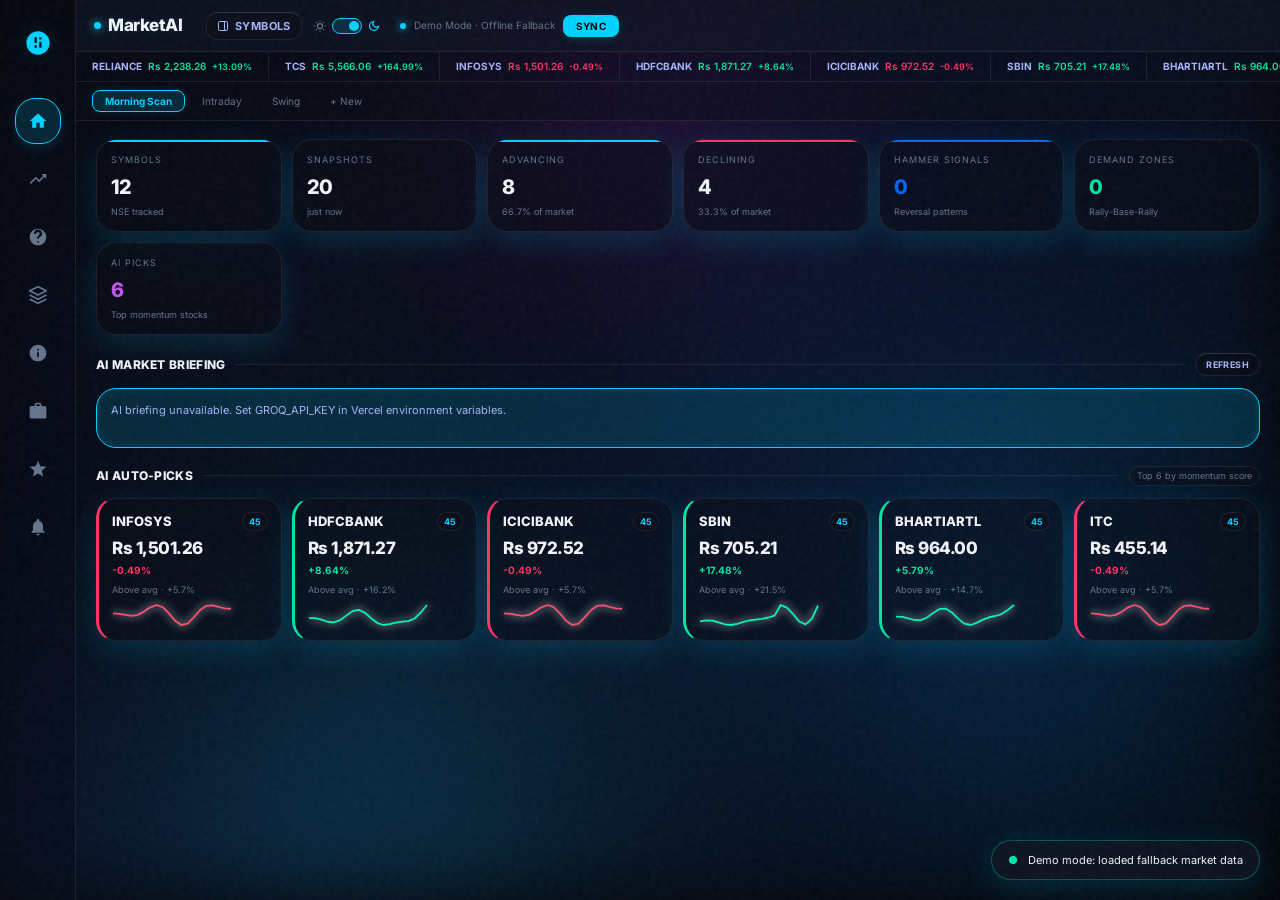
==== commit b5cf4bc1: "add missing SPA assets, clean up firebase deps, fix vercel config" ====
--- a/index.html
+++ b/index.html
@@ -6,17 +6,10 @@
 <title>MarketAI — NSE Intelligence Terminal</title>
 <link rel="icon" href="data:image/svg+xml,<svg xmlns='http://www.w3.org/2000/svg' viewBox='0 0 32 32'><rect width='32' height='32' rx='8' fill='%230a0e1a'/><path d='M6 22 L12 16 L18 20 L26 10' stroke='%2300d2ff' stroke-width='3' fill='none' stroke-linecap='round' stroke-linejoin='round'/><circle cx='26' cy='10' r='3' fill='%2300d2ff'/></svg>">
 <link href="https://fonts.googleapis.com/css2?family=Inter:wght@400;500;600;700;800&family=JetBrains+Mono:wght@400;700&display=swap" rel="stylesheet">
-<link rel="stylesheet" href="/css/style.css">
-<script>
-// Early theme initialization to prevent light flash
-(function() {
-  const savedTheme = localStorage.getItem('theme') || 'dark';
-  document.documentElement.setAttribute('data-theme', savedTheme);
-})();
-</script>
+<link rel="stylesheet" href="style.css">
+
 </head>
 <body>
-<!-- SVG Gooey Filter for Liquid Background -->
 <svg style="display:none" xmlns="http://www.w3.org/2000/svg">
   <defs>
     <filter id="gooey">
@@ -25,7 +18,6 @@
     </filter>
   </defs>
 </svg>
-<!-- Liquid background canvas -->
 <canvas id="liquid-bg"></canvas>
 
 <div id="app">
@@ -34,7 +26,6 @@
   <div class="modal" id="mbox"></div>
   <div class="toast-wrap" id="toasts"></div>
 
-  <!-- MOBILE BOTTOM NAV -->
   <nav class="mobile-nav" id="mobileNav">
     <button class="m-nav-item" data-pg="dashboard">
       <svg class="m-nav-icon" viewBox="0 0 24 24"><path d="M10 20v-6h4v6h5v-8h3L12 3 2 12h3v8z" fill="currentColor"/></svg>
@@ -58,9 +49,7 @@
     </button>
   </nav>
 
-  <!-- Desktop App Layout Wrapper -->
   <div class="app-layout">
-    <!-- Left Navigation Sidebar -->
     <div class="nav-sidebar">
       <div class="nav-logo" onclick="handleLogoClick()">
         <svg viewBox="0 0 24 24" class="logo-icon"><path d="M12 2C6.48 2 2 6.48 2 12s4.48 10 10 10 10-4.48 10-10S17.52 2 12 2zm-1 14H9v-2h2v2zm0-4H9V7h2v5zm4 4h-2v-5h2v5zm0-7h-2V7h2v2z" fill="currentColor"/></svg>
@@ -94,9 +83,7 @@
       </div>
     </div>
 
-    <!-- Right Side Content Wrapper -->
     <div class="app-content-wrapper">
-      <!-- TOP BAR -->
       <div class="topbar">
         <div class="logo" onclick="handleLogoClick()"><div class="logo-dot"></div>MarketAI</div>
         <button class="btn btn-sm btn-ghost" id="toggleSidebarBtn" onclick="toggleSidebar()" style="margin-left: 12px; height: 28px; display: flex; align-items: center; gap: 6px; font-size: 11px; padding: 4px 10px;">
@@ -115,10 +102,8 @@
         </div>
       </div>
 
-      <!-- TICKER -->
       <div id="ticker"><div class="ticker-inner" id="tickerInner"></div></div>
 
-      <!-- BODY -->
       <div class="body">
         <div class="sidebar">
           <div class="sb-hdr">
@@ -142,7 +127,6 @@
     </div>
   </div>
 </div>
-
-<script src="/js/app.js"></script>
+<script src="common.js"></script>
 </body>
 </html>
--- a/style.css
+++ b/style.css
@@ -0,0 +1,917 @@
+/* ── DESIGN TOKENS ──────────────────────────────────────────────────────── */
+:root {
+  --bg: #030407;
+  --s1: rgba(10, 12, 22, 0.45);
+  --s2: rgba(15, 20, 35, 0.75);
+  --s3: rgba(0, 150, 255, 0.08);
+  --b1: rgba(255, 255, 255, 0.08);
+  --b2: rgba(0, 150, 255, 0.15);
+  --b3: rgba(255, 255, 255, 0.15);
+  --accent: #00d2ff;
+  --accent-dim: #0088cc;
+  --accent-glow: rgba(0, 210, 255, 0.15);
+  --blue: #0066ff;
+  --red: #ff3366;
+  --green: #00e5a0;
+  --yellow: #ffcc00;
+  --orange: #ff9900;
+  --purple: #bf55ec;
+  --t1: #f1f3f9;
+  --t2: #a5b4fc;
+  --t3: #64748b;
+  --mono: 'Inter', sans-serif;
+  --display: 'Inter', sans-serif;
+  --r4: 8px;
+  --r6: 12px;
+  --r8: 20px;
+  --r12: 28px;
+  --bg-gradient: linear-gradient(135deg, #05070f 0%, #091026 50%, #030408 100%);
+  --modal-bg: rgba(0, 0, 0, 0.55);
+  --sync-btn-txt: #030407;
+  --btn-grad: linear-gradient(135deg, #00d2ff 0%, #0066ff 100%);
+  --btn-grad-hover: linear-gradient(135deg, #00e1ff 0%, #0077ff 100%);
+}
+
+html[data-theme="light"] {
+  --bg: #ffffff;
+  --s1: rgba(255, 255, 255, 0.35);
+  --s2: rgba(255, 255, 255, 0.6);
+  --s3: rgba(255, 180, 200, 0.15);
+  --b1: rgba(255, 255, 255, 0.5);
+  --b2: rgba(255, 180, 200, 0.3);
+  --b3: rgba(255, 255, 255, 0.75);
+  --accent: #d9006c;
+  --accent-dim: #a60053;
+  --accent-glow: rgba(217, 0, 108, 0.12);
+  --blue: #2242cc;
+  --red: #c91e3e;
+  --green: #00805c;
+  --yellow: #a87b00;
+  --orange: #bf5600;
+  --purple: #8e24aa;
+  --t1: #2d1e2f;
+  --t2: #5c4d5d;
+  --t3: #8e7f90;
+  --bg-gradient: linear-gradient(135deg, #fff2f6 0%, #f6edf6 45%, #eef0fa 100%);
+  --modal-bg: rgba(255, 240, 245, 0.45);
+  --sync-btn-txt: #ffffff;
+  --btn-grad: linear-gradient(135deg, var(--accent) 0%, #ff4d6d 100%);
+  --btn-grad-hover: linear-gradient(135deg, #ff3399 0%, #ff668f 100%);
+}
+*, *::before, *::after { box-sizing: border-box; margin: 0; padding: 0; }
+html, body {
+  height: 100%;
+  background: var(--bg);
+  color: var(--t1);
+  font-family: var(--display);
+  font-size: 13px;
+  line-height: 1.5;
+  overflow: hidden;
+  position: relative;
+}
+body::before {
+  content: '';
+  position: fixed;
+  top: 0; left: 0; width: 100vw; height: 100vh;
+  opacity: 0.045;
+  background-image: url("data:image/svg+xml,%3Csvg viewBox='0 0 200 200' xmlns='http://www.w3.org/2000/svg'%3E%3Cfilter id='noiseFilter'%3E%3CfeTurbulence type='fractalNoise' baseFrequency='0.8' numOctaves='3' stitchTiles='stitch'/%3E%3C/filter%3E%3Crect width='100%25' height='100%25' filter='url(%23noiseFilter)'/%3E%3C/svg%3E");
+  pointer-events: none;
+  z-index: 9999;
+}
+a { color: var(--accent); text-decoration: none; }
+input, select, textarea {
+  font-family: var(--display);
+  font-size: 12px;
+  background: var(--s1);
+  color: var(--t1);
+  border: 1px solid var(--b1);
+  border-top: 1px solid var(--b3);
+  border-left: 1px solid var(--b3);
+  border-radius: var(--r6);
+  padding: 7px 11px;
+  outline: none;
+  backdrop-filter: blur(25px);
+  box-shadow: inset 0 1px 0 var(--b1), 0 4px 12px var(--accent-glow);
+  transition: border-color .15s, box-shadow .15s, background-color .15s;
+}
+input:focus, select:focus, textarea:focus {
+  background: var(--s2);
+  border-color: var(--accent);
+  box-shadow: inset 0 1px 0 var(--b1), 0 0 14px var(--accent-glow);
+}
+input::placeholder, textarea::placeholder { color: var(--t3); }
+select option { background: var(--bg); color: var(--t1); }
+::-webkit-scrollbar { width: 6px; height: 6px; }
+::-webkit-scrollbar-track { background: var(--s1); backdrop-filter: blur(10px); }
+::-webkit-scrollbar-thumb { background: var(--accent-glow); border-radius: 4px; border: 1px solid var(--b1); }
+::-webkit-scrollbar-thumb:hover { background: var(--accent); box-shadow: 0 0 8px var(--accent-glow); }
+
+.up { color: var(--green); font-weight: 600; }
+.dn { color: var(--red); font-weight: 600; }
+.nu { color: var(--t3); }
+
+@keyframes spin { to { transform: rotate(360deg); } }
+@keyframes fadeUp { from { opacity: 0; transform: translateY(12px); } to { opacity: 1; transform: translateY(0); } }
+@keyframes ticker { 0% { transform: translateX(0); } 100% { transform: translateX(-50%); } }
+@keyframes pulse { 0%, 100% { opacity: 1; } 50% { opacity: .4; } }
+
+#liquid-bg {
+  position: fixed;
+  top: 0;
+  left: 0;
+  width: 100vw;
+  height: 100vh;
+  z-index: 1;
+  filter: url(#gooey) blur(35px);
+  pointer-events: none;
+  background: var(--bg-gradient);
+}
+
+#app {
+  display: flex;
+  height: 100vh;
+  width: 100vw;
+  overflow: hidden;
+  position: relative;
+  z-index: 2;
+  background: transparent;
+}
+
+.app-layout {
+  display: flex;
+  width: 100%;
+  height: 100%;
+  overflow: hidden;
+}
+
+.nav-sidebar {
+  width: 76px;
+  background: var(--s1);
+  backdrop-filter: blur(45px) saturate(180%);
+  border-right: 1px solid var(--b1);
+  display: flex;
+  flex-direction: column;
+  align-items: center;
+  padding: 24px 0;
+  z-index: 110;
+  flex-shrink: 0;
+  position: relative;
+}
+
+.nav-logo {
+  color: var(--accent);
+  margin-bottom: 36px;
+  width: 38px;
+  height: 38px;
+  display: flex;
+  align-items: center;
+  justify-content: center;
+  cursor: pointer;
+  filter: drop-shadow(0 0 10px var(--accent-glow));
+  transition: transform 0.3s;
+}
+.nav-logo:hover {
+  transform: scale(1.08) rotate(5deg);
+}
+.logo-icon {
+  width: 28px;
+  height: 28px;
+}
+
+.nav-icons-container {
+  flex: 1;
+  display: flex;
+  flex-direction: column;
+  gap: 12px;
+  width: 100%;
+  align-items: center;
+  position: relative;
+}
+.nav-icon-btn {
+  width: 46px;
+  height: 46px;
+  border-radius: var(--r8);
+  border: none;
+  background: transparent;
+  color: var(--t3);
+  cursor: pointer;
+  display: flex;
+  align-items: center;
+  justify-content: center;
+  transition: color 0.3s;
+  position: relative;
+  z-index: 2;
+}
+.nav-icon {
+  width: 20px;
+  height: 20px;
+  transition: transform 0.2s;
+}
+.nav-icon-btn:hover {
+  color: var(--t1);
+}
+.nav-icon-btn.active {
+  color: var(--accent);
+}
+.nav-indicator {
+  position: absolute;
+  left: 15px;
+  width: 46px;
+  height: 46px;
+  border-radius: var(--r8);
+  background: var(--accent-glow);
+  border: 1px solid var(--accent);
+  box-shadow: 0 4px 12px var(--accent-glow);
+  transition: transform 0.35s cubic-bezier(0.175, 0.885, 0.32, 1.275), height 0.35s cubic-bezier(0.175, 0.885, 0.32, 1.275);
+  pointer-events: none;
+  z-index: 1;
+  transform-origin: center;
+}
+
+.nav-profile {
+  margin-top: auto;
+  cursor: pointer;
+  display: flex;
+  flex-direction: column;
+  align-items: center;
+}
+.nav-avatar {
+  width: 38px;
+  height: 38px;
+  border-radius: 50%;
+  background: linear-gradient(135deg, var(--accent) 0%, var(--purple) 100%);
+  display: flex;
+  align-items: center;
+  justify-content: center;
+  color: #fff;
+  font-family: var(--display);
+  font-weight: 800;
+  font-size: 14px;
+  border: 2px solid var(--b1);
+  box-shadow: 0 4px 12px var(--accent-glow);
+  transition: transform 0.2s;
+}
+.nav-avatar:hover {
+  transform: scale(1.08);
+}
+
+.app-content-wrapper {
+  flex: 1;
+  display: flex;
+  flex-direction: column;
+  overflow: hidden;
+  position: relative;
+  z-index: 10;
+}
+
+.topbar {
+  height: 52px;
+  background: var(--s2);
+  backdrop-filter: blur(40px) saturate(160%);
+  border-bottom: 1px solid var(--b1);
+  display: flex;
+  align-items: center;
+  gap: 12px;
+  padding: 0 18px;
+  flex-shrink: 0;
+  z-index: 100;
+}
+.logo {
+  font-family: var(--display);
+  font-size: 17px;
+  font-weight: 800;
+  letter-spacing: -.5px;
+  cursor: pointer;
+  display: flex;
+  align-items: center;
+  gap: 7px;
+  white-space: nowrap;
+  color: var(--t1);
+  text-shadow: 0 0 10px var(--accent-glow);
+}
+.logo-dot {
+  width: 7px;
+  height: 7px;
+  background: var(--accent);
+  border-radius: 50%;
+  animation: pulse 2s infinite;
+  box-shadow: 0 0 8px var(--accent);
+}
+.mainnav { display: none !important; }
+
+.hdr-right { display: flex; align-items: center; gap: 8px; flex-shrink: 0; }
+.sync-dot { width: 6px; height: 6px; border-radius: 50%; background: var(--t3); flex-shrink: 0; transition: background-color 0.3s; }
+.sync-dot.ok { background: var(--accent); box-shadow: 0 0 8px var(--accent); }
+.sync-dot.err { background: var(--t3); box-shadow: none; }
+.sync-dot.spin { background: var(--accent); animation: pulse .8s infinite; box-shadow: 0 0 8px var(--accent); }
+.sync-lbl { font-size: 10px; color: var(--t3); white-space: nowrap; }
+
+#syncBtn {
+  padding: 5px 13px;
+  font-size: 10px;
+  border-radius: var(--r4);
+  border: none;
+  background: var(--accent);
+  color: var(--sync-btn-txt);
+  font-family: var(--mono);
+  font-weight: 700;
+  cursor: pointer;
+  letter-spacing: .3px;
+  text-transform: uppercase;
+  box-shadow: 0 2px 10px var(--accent-glow);
+  transition: all .2s;
+}
+#syncBtn:hover {
+  background: var(--accent-dim);
+  transform: translateY(-1px);
+  box-shadow: 0 4px 15px var(--accent-glow);
+}
+#syncBtn:disabled { opacity: .4; cursor: not-allowed; transform: none; box-shadow: none; }
+.topbar select { font-size: 11px; padding: 4px 8px; background: var(--s1); border-color: var(--b1); color: var(--t1); }
+.loadbar { height: 2px; background: var(--accent); position: fixed; top: 0; left: 0; z-index: 999; transition: width .3s; box-shadow: 0 0 10px var(--accent); }
+
+#ticker {
+  height: 30px;
+  background: var(--s1);
+  backdrop-filter: blur(30px) saturate(160%);
+  border-bottom: 1px solid var(--b1);
+  overflow: hidden;
+  display: none;
+  flex-shrink: 0;
+}
+.ticker-inner { display: flex; white-space: nowrap; animation: ticker 60s linear infinite; height: 100%; align-items: center; }
+.ticker-inner:hover { animation-play-state: paused; }
+.ti { padding: 0 16px; font-size: 10px; border-right: 1px solid var(--b1); height: 100%; display: flex; align-items: center; gap: 6px; }
+.ti-sym { font-family: var(--display); font-weight: 700; font-size: 10px; color: var(--t2); }
+ 
+.body {
+  display: grid;
+  grid-template-columns: 220px 1fr;
+  flex: 1;
+  overflow: hidden;
+  min-height: 0;
+  background: transparent;
+  transition: grid-template-columns 0.3s cubic-bezier(0.19, 1, 0.22, 1);
+}
+.body.sidebar-collapsed {
+  grid-template-columns: 0px 1fr;
+}
+.sidebar {
+  background: var(--s1);
+  backdrop-filter: blur(45px) saturate(180%);
+  border-right: 1px solid var(--b1);
+  display: flex;
+  flex-direction: column;
+  overflow: hidden;
+  transition: opacity 0.3s cubic-bezier(0.19, 1, 0.22, 1), visibility 0.3s cubic-bezier(0.19, 1, 0.22, 1);
+}
+.body.sidebar-collapsed .sidebar {
+  opacity: 0;
+  visibility: hidden;
+  pointer-events: none;
+}
+.sb-hdr { padding: 12px 14px; border-bottom: 1px solid var(--b1); flex-shrink: 0; display: flex; flex-direction: column; gap: 8px; }
+.sb-title { font-size: 9px; color: var(--t3); text-transform: uppercase; letter-spacing: 1.5px; font-weight: 700; }
+.sb-tabs {
+  display: flex;
+  background: var(--s1);
+  border: 1px solid var(--b1);
+  border-radius: 30px;
+  padding: 3px;
+  gap: 0;
+}
+.sb-tab {
+  flex: 1;
+  padding: 6px 12px;
+  font-size: 10px;
+  border-radius: 30px;
+  border: none;
+  background: transparent;
+  color: var(--t2);
+  font-family: var(--display);
+  font-weight: 600;
+  cursor: pointer;
+  transition: all .2s;
+  text-align: center;
+}
+.sb-tab.active {
+  background: var(--accent-glow);
+  color: var(--accent);
+  border-radius: 30px;
+  font-weight: 700;
+  box-shadow: 0 4px 12px var(--accent-glow);
+}
+.sb-list { flex: 1; overflow-y: auto; }
+.si {
+  display: flex;
+  align-items: center;
+  gap: 8px;
+  padding: 8px 14px;
+  border-bottom: 1px solid var(--b1);
+  cursor: pointer;
+  transition: background .15s, border-left .15s;
+  border-left: 2px solid transparent;
+}
+.si:hover { background: var(--s1); }
+.si.active {
+  background: var(--accent-glow);
+  border-left: 2px solid var(--accent);
+}
+.si-info { flex: 1; min-width: 0; }
+.si-sym { font-family: var(--display); font-size: 11px; font-weight: 700; color: var(--t1); }
+.si-chg { font-size: 9px; margin-top: 1px; }
+.si-price { font-size: 11px; font-weight: 700; text-align: right; flex-shrink: 0; }
+.main { overflow: hidden; display: flex; flex-direction: column; background: transparent; }
+#pageArea { flex: 1; overflow: hidden; animation: fadeUp .3s cubic-bezier(0.19, 1, 0.22, 1); }
+ 
+.card {
+  position: relative;
+  background: var(--s1);
+  backdrop-filter: blur(40px) saturate(180%);
+  border: 1px solid var(--b1);
+  border-radius: var(--r8);
+  padding: 16px;
+  box-shadow: 0 10px 30px var(--accent-glow), inset 0 1px 0 var(--b1);
+  transition: transform 0.25s cubic-bezier(0.25, 0.8, 0.25, 1), border-color 0.25s, box-shadow 0.25s;
+  overflow: hidden;
+}
+.card-sm { padding: 12px; }
+.card-hdr { display: flex; align-items: center; justify-content: space-between; margin-bottom: 12px; position: relative; z-index: 2; }
+.card-title { font-size: 10px; color: var(--t2); text-transform: uppercase; letter-spacing: 1px; font-weight: 700; text-shadow: 0 0 8px rgba(255, 255, 255, 0.1); }
+.card::after {
+  content: '';
+  position: absolute;
+  top: -50%; left: -50%;
+  width: 200%; height: 200%;
+  background: linear-gradient(
+    135deg,
+    rgba(255, 255, 255, 0) 30%,
+    rgba(255, 255, 255, 0.01) 38%,
+    rgba(255, 255, 255, 0.04) 45%,
+    rgba(255, 255, 255, 0.08) 50%,
+    rgba(255, 255, 255, 0.04) 55%,
+    rgba(255, 255, 255, 0.01) 62%,
+    rgba(255, 255, 255, 0) 70%
+  );
+  transform: rotate(-45deg);
+  transition: transform 0.75s ease-out;
+  pointer-events: none;
+  z-index: 1;
+}
+.card:hover {
+  transform: translateY(-2px);
+  border-color: rgba(255, 0, 127, 0.35);
+  box-shadow: 0 14px 40px rgba(217, 0, 108, 0.08);
+}
+.card:hover::after {
+  transform: translate(50%, 50%) rotate(-45deg);
+}
+
+.badge { display: inline-flex; align-items: center; padding: 2px 8px; border-radius: 20px; font-size: 9px; font-weight: 700; letter-spacing: .4px; }
+.badge-g { background: rgba(0, 245, 180, 0.1); color: var(--green); border: 1px solid rgba(0, 245, 180, 0.18); backdrop-filter: blur(10px); }
+.badge-r { background: rgba(255, 77, 109, 0.1); color: var(--red); border: 1px solid rgba(255, 77, 109, 0.18); backdrop-filter: blur(10px); }
+.badge-y { background: rgba(245, 193, 78, 0.1); color: var(--yellow); border: 1px solid rgba(245, 193, 78, 0.18); backdrop-filter: blur(10px); }
+.badge-b { background: rgba(82, 113, 255, 0.1); color: var(--blue); border: 1px solid rgba(82, 113, 255, 0.18); backdrop-filter: blur(10px); }
+.badge-p { background: rgba(217, 70, 239, 0.1); color: var(--purple); border: 1px solid rgba(217, 70, 239, 0.18); backdrop-filter: blur(10px); }
+.badge-n { background: rgba(255, 255, 255, 0.03); color: var(--t3); border: 1px solid rgba(255, 255, 255, 0.05); }
+
+.btn {
+  display: inline-flex;
+  align-items: center;
+  gap: 5px;
+  padding: 7px 14px;
+  border-radius: var(--r6);
+  border: 1px solid transparent;
+  font-family: var(--mono);
+  font-size: 10px;
+  font-weight: 700;
+  letter-spacing: .4px;
+  text-transform: uppercase;
+  cursor: pointer;
+  transition: all .2s;
+  white-space: nowrap;
+}
+.btn-sm { padding: 5px 10px; font-size: 9px; }
+.btn-primary {
+  background: var(--btn-grad);
+  color: var(--sync-btn-txt, #fff);
+  border: 1px solid var(--b1);
+  border-top: 1px solid var(--b3);
+  box-shadow: 0 4px 15px var(--accent-glow);
+}
+.btn-primary:hover {
+  background: var(--btn-grad-hover);
+  transform: translateY(-1px);
+  box-shadow: 0 6px 20px var(--accent-glow);
+}
+.btn-ghost {
+  background: var(--s1);
+  border: 1px solid var(--b1);
+  border-top: 1px solid var(--b3);
+  color: var(--t2);
+  backdrop-filter: blur(10px);
+}
+.btn-ghost:hover {
+  border-color: var(--accent);
+  color: var(--sync-btn-txt, #fff);
+  background: var(--accent);
+  box-shadow: 0 4px 12px var(--accent-glow);
+}
+.btn-danger {
+  background: rgba(255, 77, 109, 0.08);
+  border: 1px solid rgba(255, 77, 109, 0.18);
+  border-top: 1px solid rgba(255, 77, 109, 0.3);
+  color: var(--red);
+  backdrop-filter: blur(10px);
+}
+.btn-danger:hover {
+  background: var(--red);
+  color: #fff;
+  box-shadow: 0 4px 12px rgba(201, 30, 62, 0.25);
+}
+
+.tbl-wrap {
+  overflow: auto;
+  border: 1px solid var(--b1);
+  border-top: 1px solid var(--b3);
+  border-left: 1px solid var(--b3);
+  border-radius: var(--r8);
+  background: var(--s1);
+  backdrop-filter: blur(35px) saturate(180%);
+  box-shadow: 0 8px 32px 0 var(--accent-glow);
+}
+table { width: 100%; border-collapse: collapse; font-size: 11px; }
+thead th {
+  padding: 10px 12px;
+  text-align: left;
+  color: var(--t2);
+  font-size: 9px;
+  font-weight: 700;
+  letter-spacing: .8px;
+  text-transform: uppercase;
+  background: var(--s2);
+  border-bottom: 1px solid var(--b1);
+  white-space: nowrap;
+}
+tbody td { padding: 9px 12px; border-bottom: 1px solid var(--b1); color: var(--t2); }
+tbody tr:hover td { background: var(--accent-glow); color: var(--accent); }
+tbody tr:last-child td { border-bottom: none; }
+.td-sym { font-family: var(--display); font-weight: 700; color: var(--t1); font-size: 12px; }
+
+.sbar { display: flex; align-items: center; gap: 5px; }
+.sbar-track { flex: 1; height: 3px; background: var(--b1); border-radius: 3px; overflow: hidden; min-width: 40px; }
+.sbar-fill { height: 100%; border-radius: 3px; }
+
+.form-row { display: grid; grid-template-columns: 1fr 1fr; gap: 12px; }
+.form-grp { margin-bottom: 12px; }
+.form-lbl { font-size: 9px; color: var(--t3); text-transform: uppercase; letter-spacing: .8px; margin-bottom: 5px; display: block; }
+.form-inp { width: 100%; }
+
+.empty { display: flex; flex-direction: column; align-items: center; justify-content: center; gap: 10px; padding: 50px 20px; color: var(--t3); text-align: center; }
+.empty-icon { font-size: 36px; opacity: .2; }
+.empty-title { font-family: var(--display); font-size: 15px; font-weight: 700; color: var(--t3); }
+.empty-sub { font-size: 11px; color: var(--t3); max-width: 260px; line-height: 1.6; }
+
+.modal-bg { position: fixed; inset: 0; background: var(--modal-bg); z-index: 900; backdrop-filter: blur(10px); display: none; }
+.modal {
+  position: fixed;
+  top: 50%;
+  left: 50%;
+  transform: translate(-50%, -50%);
+  z-index: 901;
+  background: var(--s2);
+  backdrop-filter: blur(50px) saturate(180%);
+  -webkit-backdrop-filter: blur(50px) saturate(180%);
+  border: 1px solid var(--b3);
+  border-radius: var(--r12);
+  padding: 22px;
+  min-width: 360px;
+  max-width: 520px;
+  max-height: 88vh;
+  overflow-y: auto;
+  box-shadow: 0 24px 60px var(--accent-glow);
+  display: none;
+  color: var(--t1);
+}
+.modal-hdr { display: flex; align-items: center; justify-content: space-between; margin-bottom: 18px; }
+.modal-title { font-family: var(--display); font-size: 15px; font-weight: 800; color: var(--t1); }
+.modal-close { background: none; border: none; color: var(--t3); font-size: 18px; cursor: pointer; line-height: 1; }
+.modal-close:hover { color: var(--accent); }
+.modal-footer { display: flex; gap: 8px; justify-content: flex-end; margin-top: 18px; padding-top: 14px; border-top: 1px solid var(--b1); }
+ 
+.toast-wrap { position: fixed; bottom: 20px; right: 20px; z-index: 999; display: flex; flex-direction: column; gap: 8px; pointer-events: none; }
+.toast {
+  background: var(--s2);
+  backdrop-filter: blur(20px);
+  -webkit-backdrop-filter: blur(20px);
+  border: 1px solid var(--b3);
+  border-radius: var(--r8);
+  padding: 11px 16px;
+  font-size: 11px;
+  display: flex;
+  align-items: center;
+  gap: 10px;
+  max-width: 320px;
+  box-shadow: 0 8px 30px var(--accent-glow);
+  opacity: 0;
+  transform: translateY(12px);
+  transition: all .25s cubic-bezier(0.175, 0.885, 0.32, 1.275);
+  pointer-events: auto;
+  color: var(--t1);
+}
+.toast.show { opacity: 1; transform: translateY(0); }
+.toast.ok { border-color: rgba(0, 245, 180, 0.3); }
+.toast.err { border-color: rgba(255, 77, 109, 0.3); }
+
+.info-rows .ir { display: flex; justify-content: space-between; align-items: center; padding: 6px 0; border-bottom: 1px solid var(--b1); font-size: 11px; }
+.info-rows .ir:last-child { border-bottom: none; }
+.ir-key { color: var(--t3); }
+.ir-val { font-weight: 700; color: var(--t1); }
+
+.page-hdr {
+  padding: 16px 20px;
+  border-bottom: 1px solid var(--b1);
+  background: var(--s1);
+  backdrop-filter: blur(15px);
+  -webkit-backdrop-filter: blur(15px);
+  flex-shrink: 0;
+  display: flex;
+  align-items: center;
+  justify-content: space-between;
+  gap: 14px;
+  flex-wrap: wrap;
+}
+.page-title { font-family: var(--display); font-size: 18px; font-weight: 800; letter-spacing: -.3px; color: var(--t1); }
+.page-sub { font-size: 10px; color: var(--t3); margin-top: 2px; }
+.page-body { flex: 1; overflow: auto; padding: 18px 20px; }
+
+.grid2 { display: grid; grid-template-columns: 1fr 1fr; gap: 14px; }
+.grid3 { display: grid; grid-template-columns: 1fr 1fr 1fr; gap: 14px; }
+.grid4 { display: grid; grid-template-columns: repeat(4, 1fr); gap: 12px; }
+
+.kpis { display: grid; grid-template-columns: repeat(6, 1fr); gap: 10px; }
+.kpi {
+  background: var(--s1);
+  backdrop-filter: blur(20px);
+  -webkit-backdrop-filter: blur(20px);
+  border: 1px solid var(--b1);
+  border-radius: var(--r8);
+  padding: 13px 14px;
+  position: relative;
+  overflow: hidden;
+  box-shadow: 0 10px 30px var(--accent-glow);
+}
+.kpi::before { content: ''; position: absolute; top: 0; left: 0; right: 0; height: 2px; }
+.kpi.ka::before { background: var(--accent); }
+.kpi.kr::before { background: var(--red); }
+.kpi.kb::before { background: var(--blue); }
+.kpi.ky::before { background: var(--yellow); }
+.kpi-lbl { font-size: 9px; color: var(--t3); text-transform: uppercase; letter-spacing: 1px; margin-bottom: 5px; }
+.kpi-val { font-family: var(--display); font-size: 20px; font-weight: 800; letter-spacing: -1px; color: var(--t1); }
+.kpi-sub { font-size: 9px; color: var(--t3); margin-top: 3px; }
+
+.sec-hdr { display: flex; align-items: center; gap: 10px; margin-bottom: 12px; }
+.sec-title { font-family: var(--display); font-size: 12px; font-weight: 800; text-transform: uppercase; letter-spacing: .3px; white-space: nowrap; color: var(--t1); }
+.sec-line { flex: 1; height: 1px; background: var(--b1); }
+.sec-count { font-size: 9px; color: var(--t3); background: var(--s1); border: 1px solid var(--b1); padding: 2px 7px; border-radius: 10px; white-space: nowrap; }
+
+.chart-outer { position: relative; border: 1px solid var(--b1); border-radius: var(--r8); overflow: hidden; background: var(--s1); backdrop-filter: blur(10px); }
+.chart-tip { position: absolute; display: none; background: var(--s2); backdrop-filter: blur(15px); -webkit-backdrop-filter: blur(15px); border: 1px solid var(--b3); border-radius: var(--r6); padding: 8px 12px; pointer-events: none; z-index: 20; min-width: 110px; box-shadow: 0 8px 24px var(--accent-glow); }
+.period-row {
+  display: flex;
+  background: var(--s1);
+  border: 1px solid var(--b1);
+  border-radius: 30px;
+  padding: 3px;
+  gap: 0;
+}
+.prd {
+  padding: 4px 12px;
+  border-radius: 30px;
+  border: none;
+  background: transparent;
+  color: var(--t2);
+  font-family: var(--display);
+  font-weight: 600;
+  font-size: 10px;
+  cursor: pointer;
+  transition: all .2s;
+  text-align: center;
+}
+.prd.active, .prd:hover {
+  background: var(--accent-glow);
+  color: var(--accent);
+  border-radius: 30px;
+  font-weight: 700;
+  box-shadow: 0 4px 12px var(--accent-glow);
+}
+.sparksvg { display: block; flex-shrink: 0; filter: drop-shadow(0 0 4px currentColor); }
+
+.pick-grid { display: grid; grid-template-columns: repeat(auto-fill, minmax(175px, 1fr)); gap: 10px; }
+.pick-card {
+  background: var(--s1);
+  backdrop-filter: blur(20px);
+  -webkit-backdrop-filter: blur(20px);
+  border: 1px solid var(--b1);
+  border-radius: var(--r8);
+  padding: 13px;
+  cursor: pointer;
+  transition: all .2s;
+  border-left: 3px solid var(--b1);
+  box-shadow: 0 10px 30px var(--accent-glow);
+}
+.pick-card:hover {
+  border-color: var(--accent);
+  transform: translateY(-2px);
+  box-shadow: 0 14px 40px var(--accent-glow);
+}
+.pick-card.up-pick { border-left-color: var(--green); }
+.pick-card.dn-pick { border-left-color: var(--red); }
+.pick-sym { font-family: var(--display); font-size: 13px; font-weight: 800; color: var(--t1); }
+.pick-score { font-size: 9px; font-weight: 700; padding: 2px 6px; border-radius: 10px; background: var(--s1); border: 1px solid var(--b1); color: var(--accent); }
+.pick-price { font-family: var(--display); font-size: 17px; font-weight: 800; letter-spacing: -.5px; margin-top: 5px; color: var(--t1); }
+.pick-chg { font-size: 10px; font-weight: 700; margin-top: 1px; }
+.pick-reason { font-size: 9px; color: var(--t3); margin-top: 5px; line-height: 1.5; }
+
+.gl-row { display: flex; align-items: center; gap: 8px; padding: 7px 6px; border-bottom: 1px solid var(--b1); cursor: pointer; border-radius: var(--r4); transition: background .15s; }
+.gl-row:hover { background: var(--s1); }
+.gl-row:last-child { border-bottom: none; }
+
+.mkt-grid { display: grid; grid-template-columns: repeat(auto-fill, minmax(160px, 1fr)); gap: 10px; }
+.mkt-card { background: var(--s1); border: 1px solid var(--b1); border-radius: var(--r8); padding: 12px 14px; cursor: pointer; transition: all .15s; position: relative; overflow: hidden; }
+.mkt-card:hover { border-color: var(--accent); transform: translateY(-1px); }
+.mkt-card::after { content: ''; position: absolute; bottom: 0; left: 0; right: 0; height: 2px; background: var(--b1); }
+.mkt-card.up::after { background: var(--green); }
+.mkt-card.dn::after { background: var(--red); }
+.mkt-sym { font-family: var(--display); font-size: 12px; font-weight: 800; color: var(--t1); }
+.mkt-price { font-family: var(--display); font-size: 16px; font-weight: 700; margin-top: 5px; color: var(--t1); }
+.mkt-chg { font-size: 10px; font-weight: 700; margin-top: 1px; }
+.mkt-spark { position: absolute; bottom: 10px; right: 10px; opacity: .3; }
+
+.detail-hdr { background: var(--s2); border-bottom: 1px solid var(--b1); padding: 15px 20px; display: grid; grid-template-columns: 1fr auto; gap: 16px; align-items: start; flex-shrink: 0; }
+.detail-sym { font-family: var(--display); font-size: 22px; font-weight: 800; letter-spacing: -.5px; color: var(--t1); }
+.detail-meta { display: flex; gap: 7px; margin-top: 5px; flex-wrap: wrap; align-items: center; }
+.meta-tag { font-size: 9px; padding: 2px 7px; border-radius: var(--r4); background: var(--s1); border: 1px solid var(--b1); color: var(--t3); letter-spacing: .4px; text-transform: uppercase; }
+.detail-price { text-align: right; color: var(--t1); }
+.dp-main { font-family: var(--display); font-size: 26px; font-weight: 800; letter-spacing: -1px; }
+.dp-chg { font-size: 12px; font-weight: 700; margin-top: 3px; }
+
+.detail-body { display: grid; grid-template-columns: 1fr 240px; flex: 1; overflow: hidden; min-height: 0; }
+.detail-left { overflow: auto; padding: 18px 20px; display: flex; flex-direction: column; gap: 18px; }
+.detail-right { border-left: 1px solid var(--b1); overflow-y: auto; padding: 14px; display: flex; flex-direction: column; gap: 12px; background: var(--s1); }
+
+.mini-stat-grid { display: grid; grid-template-columns: repeat(6, 1fr); gap: 8px; }
+.ms { background: var(--s1); border: 1px solid var(--b1); border-radius: var(--r6); padding: 9px 11px; }
+.ms-lbl { font-size: 9px; color: var(--t3); text-transform: uppercase; letter-spacing: .8px; margin-bottom: 4px; }
+.ms-val { font-family: var(--display); font-size: 14px; font-weight: 800; color: var(--t1); }
+
+.ai-box { background: var(--accent-glow); border: 1px solid var(--accent); border-radius: var(--r8); padding: 12px 14px; font-size: 11px; color: var(--t2); line-height: 1.7; min-height: 60px; box-shadow: inset 0 0 10px var(--accent-glow); }
+.ai-spinner { display: inline-flex; align-items: center; gap: 8px; color: var(--t3); font-size: 10px; }
+.spin-ring { width: 14px; height: 14px; border: 2px solid var(--b1); border-top-color: var(--accent); border-radius: 50%; animation: spin .7s linear infinite; }
+
+.ws-bar { display: flex; gap: 4px; overflow-x: auto; padding: 8px 16px; border-bottom: 1px solid var(--b1); background: var(--s1); flex-shrink: 0; }
+.ws-tab {
+  padding: 4px 12px;
+  border-radius: var(--r4);
+  font-size: 10px;
+  color: var(--t3);
+  cursor: pointer;
+  white-space: nowrap;
+  border: 1px solid transparent;
+  font-family: var(--mono);
+  background: transparent;
+  transition: all .15s;
+}
+.ws-tab:hover { background: var(--s2); color: var(--t1); }
+.ws-tab.active {
+  background: var(--accent-glow);
+  color: var(--accent);
+  border-color: var(--accent);
+  font-weight: 700;
+  box-shadow: 0 0 8px var(--accent-glow);
+}
+
+.toggle {
+  width: 30px;
+  height: 16px;
+  background: var(--s1);
+  border: 1px solid var(--b1);
+  border-radius: 16px;
+  position: relative;
+  transition: all .2s;
+  cursor: pointer;
+  flex-shrink: 0;
+}
+.toggle::after {
+  content: '';
+  position: absolute;
+  width: 10px;
+  height: 10px;
+  background: var(--t2);
+  border-radius: 50%;
+  top: 2px;
+  left: 2px;
+  transition: transform .2s, background-color .2s;
+}
+.toggle.on {
+  background: var(--accent-glow);
+  border-color: var(--accent);
+}
+.toggle.on::after {
+  transform: translateX(14px);
+  background: var(--accent);
+}
+html:not([data-theme="light"]) #themeToggleIconDark { color: var(--accent) !important; }
+html[data-theme="light"] #themeToggleIconLight { color: var(--accent) !important; }
+
+.mobile-nav {
+  display: none;
+  position: fixed;
+  bottom: 0;
+  left: 0;
+  right: 0;
+  height: 56px;
+  background: var(--s2);
+  backdrop-filter: blur(25px);
+  -webkit-backdrop-filter: blur(25px);
+  border-top: 1px solid var(--b1);
+  grid-template-columns: repeat(5, 1fr);
+  z-index: 1000;
+  padding-bottom: env(safe-area-inset-bottom, 0px);
+}
+.m-nav-item {
+  display: flex;
+  flex-direction: column;
+  align-items: center;
+  justify-content: center;
+  background: none;
+  border: none;
+  color: var(--t3);
+  font-family: var(--mono);
+  font-size: 9px;
+  font-weight: 500;
+  cursor: pointer;
+  gap: 3px;
+  transition: color 0.15s;
+}
+.m-nav-item:hover { color: var(--t1); }
+.m-nav-item.active { color: var(--accent); font-weight: 700; text-shadow: 0 0 5px var(--accent-glow); }
+.m-nav-icon { width: 18px; height: 18px; }
+
+.more-grid { display: grid; grid-template-columns: repeat(auto-fill, minmax(220px, 1fr)); gap: 12px; }
+.more-card {
+  background: var(--s1);
+  backdrop-filter: blur(20px);
+  -webkit-backdrop-filter: blur(20px);
+  border: 1px solid var(--b1);
+  border-radius: var(--r8);
+  padding: 14px;
+  display: flex;
+  align-items: center;
+  gap: 12px;
+  cursor: pointer;
+  transition: all .2s;
+  box-shadow: 0 10px 30px var(--accent-glow);
+}
+.more-card:hover {
+  border-color: var(--accent);
+  transform: translateY(-2px);
+  background: var(--accent-glow);
+  box-shadow: 0 14px 40px var(--accent-glow);
+}
+.more-card-icon { font-size: 20px; background: var(--s2); width: 40px; height: 40px; display: flex; align-items: center; justify-content: center; border-radius: var(--r8); border: 1px solid var(--b1); flex-shrink: 0; }
+.more-card-info { min-width: 0; }
+.more-card-title { font-family: var(--display); font-size: 12px; font-weight: 800; color: var(--t1); margin-bottom: 2px; }
+.more-card-desc { font-size: 10px; color: var(--t3); line-height: 1.4; }
+
+@media(max-width:900px) {
+  .body { grid-template-columns: 1fr; }
+  .sidebar { display: none; }
+  .kpis { grid-template-columns: repeat(3, 1fr); }
+  .mini-stat-grid { grid-template-columns: repeat(3, 1fr); }
+  .detail-body { grid-template-columns: 1fr; }
+  .detail-right { display: none; }
+  .mobile-nav { display: grid; }
+  #app {
+    position: relative;
+    top: auto;
+    left: auto;
+    transform: none;
+    width: 100vw;
+    height: 100vh;
+    min-width: 0;
+    min-height: 0;
+    border-radius: 0;
+    border: none;
+    box-shadow: none;
+    padding-bottom: 56px;
+  }
+  .nav-sidebar { display: none; }
+  .app-layout { flex-direction: column; }
+  .body.show-sidebar-on-mobile .sidebar { display: flex !important; width: 100% !important; height: 100% !important; }
+  .body.show-sidebar-on-mobile .main { display: none !important; }
+}
+@media(max-width:700px) {
+  .kpis { grid-template-columns: repeat(2, 1fr); }
+  .grid2, .grid3, .grid4 { grid-template-columns: 1fr; }
+}
